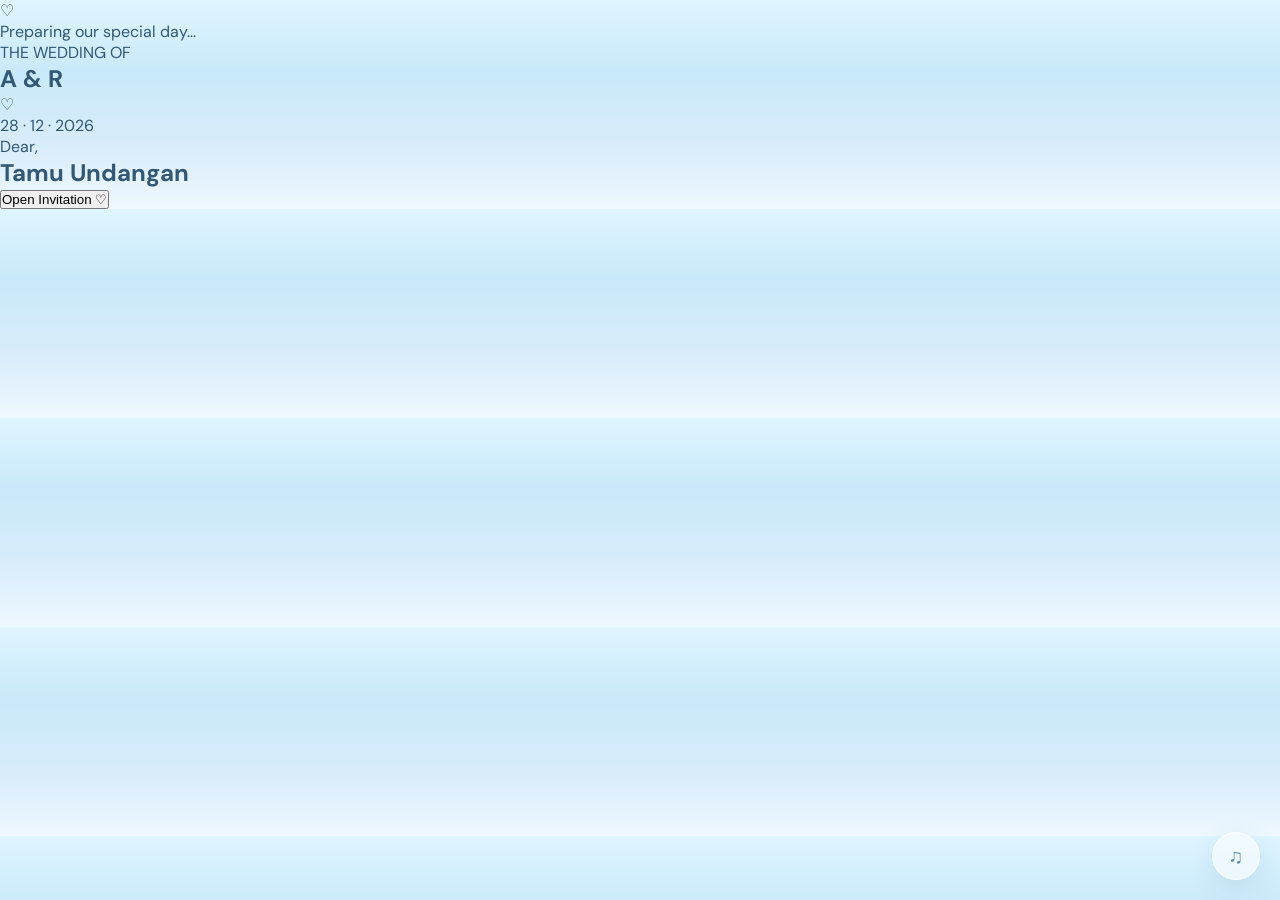
==== index.html @ f1a5b600 "Revise index.html for wedding invitation theme Updated the HTML structure for a wedding invitation, " ====
<!DOCTYPE html>
<html lang="id">

<head>

    <meta charset="UTF-8">

    <meta name="viewport"
          content="width=device-width, initial-scale=1.0">

    <meta name="theme-color"
          content="#b9687d">

    <meta name="description"
          content="Wedding Invitation Aulia & Rizky">

    <title>Aulia & Rizky — Wedding Invitation</title>


    <!-- GOOGLE FONTS -->

    <link rel="preconnect"
          href="https://fonts.googleapis.com">

    <link rel="preconnect"
          href="https://fonts.gstatic.com"
          crossorigin>

    <link href="https://fonts.googleapis.com/css2?family=Cormorant+Garamond:wght@400;500;600;700&family=DM+Sans:wght@300;400;500;600&display=swap"
          rel="stylesheet">


    <!-- CSS -->

    <link rel="stylesheet"
          href="style.css">

</head>


<body>


<!-- =====================================================
     LOADING SCREEN
===================================================== -->

<div id="loader">

    <div class="loader-inner">

        <div class="loader-ring"></div>

        <div class="loader-heart">
            ♡
        </div>

        <p>
            Preparing our special day...
        </p>

    </div>

</div>



<!-- =====================================================
     FLOATING PETALS
===================================================== -->

<div id="petals"
     class="petals">
</div>



<!-- =====================================================
     MUSIC
===================================================== -->

<audio id="weddingMusic"
       loop
       preload="auto">

    <source
        src="assets/Westlife_-_Beautifull_in_White_(mp3.pm).mp3"
        type="audio/mpeg">

</audio>


<button id="musicButton"
        class="music-button"
        aria-label="Music">

    <span>
        ♫
    </span>

</button>



<!-- =====================================================
     OPENING
===================================================== -->

<section id="opening"
         class="opening">

    <div class="opening-decoration decoration-left">
    </div>

    <div class="opening-decoration decoration-right">
    </div>


    <div class="opening-content">

        <p class="opening-small">
            THE WEDDING OF
        </p>


        <h1>
            A
            <span>&</span>
            R
        </h1>


        <div class="ornament">

            <span></span>

            ♡

            <span></span>

        </div>


        <p class="opening-date">
            28 · 12 · 2026
        </p>


        <p class="guest-label">
            Dear,
        </p>


        <h2 id="guestNameOpening">
            Tamu Undangan
        </h2>


        <button id="openInvitation"
                class="open-button">

            <span>
                Open Invitation
            </span>

            <span>
                ♡
            </span>

        </button>

    </div>

</section>



<!-- =====================================================
     MAIN CONTENT
===================================================== -->

<main id="mainContent"
      class="hidden">



<!-- =====================================================
     HERO
===================================================== -->

<section class="hero">

    <div class="hero-glow glow-one"></div>

    <div class="hero-glow glow-two"></div>


    <div class="hero-content">

        <p class="eyebrow">
            THE WEDDING CELEBRATION
        </p>


        <h1>

            Aulia

            <span>&</span>

            Rizky

        </h1>


        <p class="hero-description">

            Dengan penuh rasa syukur dan bahagia,
            kami mengundang Anda untuk menjadi
            bagian dari hari istimewa kami.

        </p>


        <div class="hero-date">

            <span>
                28
            </span>

            <div>

                <small>
                    DECEMBER
                </small>

                <strong>
                    2026
                </strong>

            </div>

        </div>


        <div class="scroll-indicator">

            <span></span>

            Scroll to explore

        </div>

    </div>

</section>



<!-- =====================================================
     PERSONAL GUEST
===================================================== -->

<section class="guest-section">

    <div class="container narrow">

        <div class="section-symbol">
            ♡
        </div>


        <p class="eyebrow">
            A SPECIAL INVITATION
        </p>


        <h2>

            Dear,

            <span id="guestName">
                Tamu Undangan
            </span>

        </h2>


        <p>

            Tanpa mengurangi rasa hormat,
            kami dengan bahagia mengundang
            Anda untuk hadir dan memberikan
            doa restu di hari pernikahan kami.

        </p>


        <div class="gold-line"></div>


        <p class="guest-note">

            Kehadiran Anda akan menjadi
            salah satu hadiah terindah bagi kami.

        </p>

    </div>

</section>



<!-- =====================================================
     COUPLE
===================================================== -->

<section class="couple-section">

    <div class="container">

        <p class="eyebrow">
            THE COUPLE
        </p>


        <h2 class="section-title">

            Two Hearts,
            <br>

            One Beautiful Journey

        </h2>


        <div class="couple-grid">


            <!-- BRIDE -->

            <div class="person-card">

                <div class="person-image">

                    <div class="image-placeholder">
                        A
                    </div>

                </div>


                <h3>
                    Aulia
                </h3>


                <p class="role">
                    The Bride
                </p>


                <p>

                    Putri pertama dari
                    <br>

                    Bapak Nama Ayah
                    <br>

                    & Ibu Nama Ibu

                </p>

            </div>



            <div class="ampersand">
                &
            </div>



            <!-- GROOM -->

            <div class="person-card">

                <div class="person-image groom">

                    <div class="image-placeholder">
                        R
                    </div>

                </div>


                <h3>
                    Rizky
                </h3>


                <p class="role">
                    The Groom
                </p>


                <p>

                    Putra pertama dari
                    <br>

                    Bapak Nama Ayah
                    <br>

                    & Ibu Nama Ibu

                </p>

            </div>

        </div>

    </div>

</section>



<!-- =====================================================
     PHOTO GALLERY
===================================================== -->

<section class="gallery-section">

    <div class="container">

        <p class="eyebrow">
            OUR MEMORIES
        </p>


        <h2 class="section-title">

            Moments We Cherish

        </h2>


        <p class="gallery-description">

            Beberapa momen indah yang menjadi
            bagian dari perjalanan cinta kami.

        </p>



        <div class="gallery-grid">


            <div class="gallery-item gallery-large">

                <img
                    src="assets/foto1.jpg"
                    alt="Our Memory 1"
                    loading="lazy">

                <div class="gallery-overlay">

                    <span>
                        ♡
                    </span>

                </div>

            </div>



            <div class="gallery-item">

                <img
                    src="assets/foto2.jpg"
                    alt="Our Memory 2"
                    loading="lazy">

                <div class="gallery-overlay">

                    <span>
                        ♡
                    </span>

                </div>

            </div>



            <div class="gallery-item">

                <img
                    src="assets/foto3.jpg"
                    alt="Our Memory 3"
                    loading="lazy">

                <div class="gallery-overlay">

                    <span>
                        ♡
                    </span>

                </div>

            </div>



            <div class="gallery-item gallery-wide">

                <img
                    src="assets/foto4.jpg"
                    alt="Our Memory 4"
                    loading="lazy">

                <div class="gallery-overlay">

                    <span>
                        ♡
                    </span>

                </div>

            </div>



            <div class="gallery-item">

                <img
                    src="assets/foto5.jpg"
                    alt="Our Memory 5"
                    loading="lazy">

                <div class="gallery-overlay">

                    <span>
                        ♡
                    </span>

                </div>

            </div>



            <div class="gallery-item">

                <img
                    src="assets/foto6.jpg"
                    alt="Our Memory 6"
                    loading="lazy">

                <div class="gallery-overlay">

                    <span>
                        ♡
                    </span>

                </div>

            </div>


        </div>

    </div>

</section>



<!-- =====================================================
     LIGHTBOX
===================================================== -->

<div id="lightbox"
     class="lightbox">


    <button id="lightboxClose"
            class="lightbox-close">

        ×

    </button>



    <button id="lightboxPrev"
            class="lightbox-arrow lightbox-prev">

        ‹

    </button>



    <div class="lightbox-content">

        <img id="lightboxImage"
             src=""
             alt="Wedding Memory">

        <p id="lightboxCaption">

            Our Beautiful Moment ♡

        </p>

    </div>



    <button id="lightboxNext"
            class="lightbox-arrow lightbox-next">

        ›

    </button>

</div>



<!-- =====================================================
     QUOTE
===================================================== -->

<section class="quote-section">

    <div class="quote-content">

        <div class="quote-mark">
            “
        </div>


        <blockquote>

            And among His signs is that He
            created for you mates from among
            yourselves, that you may dwell
            in tranquility with them.

        </blockquote>


        <p>
            — QS. Ar-Rum : 21
        </p>

    </div>

</section>



<!-- =====================================================
     EVENT
===================================================== -->

<section class="event-section">

    <div class="container">

        <p class="eyebrow">
            SAVE THE DATE
        </p>


        <h2 class="section-title">
            Our Special Day
        </h2>



        <div class="event-date-large">

            <span class="day">
                28
            </span>


            <div>

                <span>
                    DECEMBER
                </span>

                <strong>
                    2026
                </strong>

            </div>

        </div>



        <div class="events-grid">


            <!-- AKAD -->

            <div class="event-card">

                <div class="event-icon">
                    ♡
                </div>


                <h3>
                    Akad Nikah
                </h3>


                <p class="event-time">
                    08.00 — 10.00 WIB
                </p>


                <p>
                    Senin, 28 Desember 2026
                </p>


                <p>

                    Gedung Pernikahan
                    <br>

                    Jl. Contoh No. 123

                </p>


                <a href="https://maps.google.com/"
                   target="_blank"
                   class="location-button">

                    View Location

                </a>

            </div>



            <!-- RECEPTION -->

            <div class="event-card featured">

                <div class="event-icon">
                    ✦
                </div>


                <h3>
                    Wedding Reception
                </h3>


                <p class="event-time">
                    11.00 — 14.00 WIB
                </p>


                <p>
                    Senin, 28 Desember 2026
                </p>


                <p>

                    Gedung Pernikahan
                    <br>

                    Jl. Contoh No. 123

                </p>


                <a href="https://maps.google.com/"
                   target="_blank"
                   class="location-button">

                    View Location

                </a>

            </div>


        </div>

    </div>

</section>



<!-- =====================================================
     COUNTDOWN
===================================================== -->

<section class="countdown-section">

    <div class="container">

        <p class="eyebrow">
            COUNTING DOWN
        </p>


        <h2 class="section-title">

            Until We Say
            <br>

            <i>"I Do"</i>

        </h2>



        <div class="countdown">


            <div class="count-box">

                <strong id="days">
                    00
                </strong>

                <span>
                    Days
                </span>

            </div>


            <div class="count-box">

                <strong id="hours">
                    00
                </strong>

                <span>
                    Hours
                </span>

            </div>


            <div class="count-box">

                <strong id="minutes">
                    00
                </strong>

                <span>
                    Minutes
                </span>

            </div>


            <div class="count-box">

                <strong id="seconds">
                    00
                </strong>

                <span>
                    Seconds
                </span>

            </div>


        </div>

    </div>

</section>



<!-- =====================================================
     RSVP
===================================================== -->

<section id="rsvp"
         class="rsvp-section">

    <div class="container narrow">


        <p class="eyebrow">
            RSVP
        </p>


        <h2 class="section-title">

            Will You Join Us?

        </h2>


        <p class="rsvp-description">

            Mohon konfirmasi kehadiran Anda.
            Data yang dikirim akan tersimpan
            pada daftar RSVP kami.

        </p>



        <form id="rsvpForm">


            <!-- NAME -->

            <div class="input-group">

                <label for="name">
                    Nama
                </label>

                <input
                    type="text"
                    id="name"
                    name="name"
                    placeholder="Nama lengkap"
                    required>

            </div>



            <!-- ATTENDANCE -->

            <div class="input-group">

                <label for="attendance">
                    Kehadiran
                </label>

                <select
                    id="attendance"
                    required>

                    <option value="">
                        Pilih konfirmasi
                    </option>

                    <option value="Hadir">
                        Saya akan hadir
                    </option>

                    <option value="Tidak Hadir">
                        Maaf, saya tidak dapat hadir
                    </option>

                </select>

            </div>



            <!-- GUESTS -->

            <div class="input-group">

                <label for="guests">
                    Jumlah Tamu
                </label>

                <select
                    id="guests"
                    required>

                    <option value="">
                        Pilih jumlah
                    </option>

                    <option value="1">
                        1 Orang
                    </option>

                    <option value="2">
                        2 Orang
                    </option>

                    <option value="3">
                        3 Orang
                    </option>

                    <option value="4">
                        4 Orang
                    </option>

                </select>

            </div>



            <!-- MESSAGE -->

            <div class="input-group">

                <label for="message">
                    Ucapan & Doa
                </label>

                <textarea
                    id="message"
                    rows="4"
                    placeholder="Tuliskan ucapan untuk kedua mempelai..."></textarea>

            </div>



            <button
                type="submit"
                class="submit-button">

                <span id="submitText">
                    Kirim RSVP
                </span>

                <span id="submitLoading"
                      class="hidden">

                    Mengirim...

                </span>

            </button>


            <p id="rsvpStatus"
               class="rsvp-status">
            </p>

        </form>

    </div>

</section>



<!-- =====================================================
     WEDDING GIFT
===================================================== -->

<section class="gift-section">

    <div class="container narrow">

        <p class="eyebrow">
            WEDDING GIFT
        </p>


        <h2 class="section-title">

            Your Love Is Our Gift

        </h2>


        <p>

            Doa dan kehadiran Anda adalah hadiah
            yang paling berarti bagi kami.

            Namun apabila ingin memberikan
            tanda kasih, dapat melalui:

        </p>



        <div class="gift-card">

            <div class="bank-logo">
                BANK
            </div>


            <h3>
                1234567890
            </h3>


            <p>
                AULIA RIZKY
            </p>


            <button
                class="copy-button"
                onclick="copyAccount()">

                Copy Account Number

            </button>

        </div>

    </div>

</section>



<!-- =====================================================
     CLOSING
===================================================== -->

<section class="closing-section">

    <div class="closing-content">

        <div class="closing-flower">
            ✿
        </div>


        <p class="eyebrow">
            WITH LOVE
        </p>


        <h2>
            Thank You
        </h2>


        <p>

            Merupakan suatu kehormatan dan
            kebahagiaan bagi kami apabila
            Anda berkenan hadir dan memberikan
            doa restu.

        </p>


        <div class="closing-names">

            Aulia & Rizky

        </div>


        <div class="closing-heart">
            ♡
        </div>

    </div>

</section>



<!-- =====================================================
     FOOTER
===================================================== -->

<footer>

    <p>
        Made with ♡ for our special day
    </p>

</footer>


</main>



<!-- JAVASCRIPT -->

<script src="script.js"></script>


</body>
</html>
---- style.css ----
/* =====================================================
   RESET
===================================================== */

* {
    margin: 0;
    padding: 0;
    box-sizing: border-box;
}

html {
    scroll-behavior: smooth;
}

body {
    font-family: "DM Sans", sans-serif;
    background:
        linear-gradient(
            180deg,
            #dff5ff 0%,
            #c8e9fa 35%,
            #d9ecfa 70%,
            #eef8ff 100%
        );
    color: #315875;
    overflow-x: hidden;
}


/* =====================================================
   VARIABLES
===================================================== */

:root {
    --blue-dark: #315875;
    --blue: #6caed0;
    --blue-light: #c8eafa;
    --blue-pale: #eaf8ff;
    --white: rgba(255,255,255,.82);
    --pink: #f5cddd;
    --shadow: 0 20px 60px rgba(80,140,175,.18);
}


/* =====================================================
   BACKGROUND
===================================================== */

.sky-background {
    position: fixed;
    inset: 0;
    z-index: -10;
    overflow: hidden;
    background:
        radial-gradient(
            circle at 50% 10%,
            rgba(255,255,255,.9),
            transparent 30%
        ),
        linear-gradient(
            180deg,
            #d9f2ff,
            #bfe2f5 50%,
            #d9edf8
        );
}


/* =====================================================
   MOON
===================================================== */

.moon {
    position: absolute;

    width: 130px;
    height: 130px;

    border-radius: 50%;

    top: 9%;
    right: 10%;

    background: #fffdf4;

    box-shadow:
        0 0 25px rgba(255,255,255,.8),
        0 0 70px rgba(255,255,255,.55);

    animation: moonFloat 5s ease-in-out infinite;
}

.moon::after {
    content: "";

    position: absolute;

    width: 130px;
    height: 130px;

    border-radius: 50%;

    background: #d9f2ff;

    left: -35px;
    top: -15px;
}

@keyframes moonFloat {

    0%,100% {
        transform: translateY(0);
    }

    50% {
        transform: translateY(-12px);
    }
}


/* =====================================================
   CLOUDS
===================================================== */

.cloud {
    position: absolute;

    width: 180px;
    height: 45px;

    background: rgba(255,255,255,.38);

    border-radius: 50px;

    filter: blur(1px);

    animation: cloudMove 28s linear infinite;
}

.cloud::before,
.cloud::after {
    content: "";

    position: absolute;

    background: inherit;

    border-radius: 50%;
}

.cloud::before {
    width: 80px;
    height: 80px;
    left: 25px;
    bottom: 5px;
}

.cloud::after {
    width: 65px;
    height: 65px;
    right: 25px;
    bottom: 3px;
}

.cloud-1 {
    top: 25%;
    left: -220px;
}

.cloud-2 {
    top: 50%;
    left: -300px;
    animation-delay: 8s;
    transform: scale(.7);
}

.cloud-3 {
    top: 72%;
    left: -250px;
    animation-delay: 15s;
    transform: scale(.55);
}

@keyframes cloudMove {
    to {
        transform: translateX(calc(100vw + 500px));
    }
}


/* =====================================================
   STARS
===================================================== */

#stars {
    position: absolute;
    inset: 0;
}

.star {
    position: absolute;

    color: white;

    font-size: 10px;

    text-shadow:
        0 0 8px white,
        0 0 18px #fff;

    animation:
        starTwinkle 2s ease-in-out infinite,
        starFloat 5s ease-in-out infinite;
}

@keyframes starTwinkle {

    0%,100% {
        opacity: .25;
        transform: scale(.7);
    }

    50% {
        opacity: 1;
        transform: scale(1.3);
    }
}

@keyframes starFloat {

    50% {
        margin-top: -10px;
    }
}


/* =====================================================
   PARTICLES
===================================================== */

#particles {
    position: fixed;
    inset: 0;

    pointer-events: none;

    z-index: 100;
}

.particle {
    position: fixed;

    pointer-events: none;

    animation:
        particleFloat var(--duration) linear forwards;
}

@keyframes particleFloat {

    0% {
        opacity: 0;
        transform:
            translate(0, 20px)
            scale(.5)
            rotate(0deg);
    }

    15% {
        opacity: 1;
    }

    100% {
        opacity: 0;
        transform:
            translate(var(--x), -110vh)
            scale(1.1)
            rotate(360deg);
    }
}


/* =====================================================
   LOADING SCREEN
===================================================== */

.loading-screen,
.envelope-screen,
.name-screen {
    position: fixed;

    inset: 0;

    display: flex;

    align-items: center;
    justify-content: center;

    z-index: 500;

    background:
        radial-gradient(
            circle at center,
            #f4fcff,
            #ccecff 65%,
            #acd7ee
        );
}

.loading-content {
    text-align: center;

    width: min(420px, 85%);
}

.loading-heart {
    font-size: 75px;

    color: #82bfdc;

    animation:
        heartBeat 1.2s infinite;

    text-shadow:
        0 0 30px rgba(255,255,255,.9);
}

@keyframes heartBeat {

    0%,100% {
        transform: scale(1);
    }

    50% {
        transform: scale(1.18);
    }
}

.loading-content h1 {
    margin-top: 15px;

    font-family: "Pacifico", cursive;

    font-size: 28px;

    font-weight: 400;

    color: #487694;
}

.loading-content p {
    margin-top: 10px;

    color: #7296ab;
}

.loading-bar {
    height: 7px;

    margin: 30px auto 12px;

    width: 100%;

    background: rgba(255,255,255,.6);

    border-radius: 20px;

    overflow: hidden;
}

.loading-progress {
    height: 100%;

    width: 0%;

    background:
        linear-gradient(
            90deg,
            #a9d7ee,
            #f0c9dd
        );

    border-radius: inherit;

    transition: width .1s linear;
}

.loading-percent {
    font-size: 13px;

    color: #7095ad;
}


/* =====================================================
   HIDDEN
===================================================== */

.hidden {
    display: none !important;
}


/* =====================================================
   ENVELOPE
===================================================== */

.envelope-area {
    text-align: center;

    position: relative;
}

.floating-word {
    position: absolute;

    top: -90px;

    left: 50%;

    transform: translateX(-50%);

    width: 300px;

    color: #638ba3;

    font-size: 14px;

    animation: softFloat 3s ease-in-out infinite;
}

.envelope {
    position: relative;

    width: 310px;
    height: 210px;

    cursor: pointer;

    filter:
        drop-shadow(
            0 20px 30px rgba(66,126,160,.22)
        );

    transition: .5s;
}

.envelope:hover {
    transform: translateY(-10px) scale(1.02);
}

.envelope-back {
    position: absolute;

    inset: 0;

    background: #d7edf8;

    border-radius: 8px;
}

.envelope-paper {
    position: absolute;

    width: 270px;
    height: 185px;

    left: 20px;
    top: 10px;

    background: #fff;

    border-radius: 5px;

    transition: .8s;

    z-index: 2;
}

.paper-content {
    display: flex;

    flex-direction: column;

    align-items: center;
    justify-content: center;

    height: 100%;

    gap: 10px;

    color: #789bad;
}

.paper-content strong {
    font-size: 30px;
}

.envelope-front {
    position: absolute;

    bottom: 0;

    width: 0;
    height: 0;

    border-left: 155px solid transparent;
    border-right: 155px solid transparent;
    border-bottom: 105px solid #b8ddec;

    z-index: 5;
}

.envelope-flap {
    position: absolute;

    top: 0;

    width: 0;
    height: 0;

    border-left: 155px solid transparent;
    border-right: 155px solid transparent;
    border-top: 110px solid #cae7f4;

    transform-origin: top;

    z-index: 6;

    transition: transform .9s cubic-bezier(.68,-.55,.27,1.55);
}

.envelope-seal {
    position: absolute;

    width: 48px;
    height: 48px;

    left: 50%;
    top: 82px;

    transform: translateX(-50%);

    border-radius: 50%;

    display: flex;
    align-items: center;
    justify-content: center;

    background: #f3cbdc;

    color: white;

    z-index: 10;

    box-shadow: 0 5px 20px rgba(230,170,195,.35);

    transition: .5s;
}

.envelope.open .envelope-flap {
    transform: rotateX(180deg);
}

.envelope.open .envelope-paper {
    transform: translateY(-105px);

    z-index: 7;
}

.envelope.open .envelope-seal {
    opacity: 0;
}

.click-envelope {
    margin-top: 35px;

    color: #7095ad;

    animation: softFloat 2s ease-in-out infinite;
}

@keyframes softFloat {

    0%,100% {
        transform: translateY(0);
    }

    50% {
        transform: translateY(-7px);
    }
}


/* =====================================================
   NAME SCREEN
===================================================== */

.name-screen {
    flex-direction: column;

    text-align: center;
}

.name-glow {
    position: absolute;

    width: 350px;
    height: 350px;

    border-radius: 50%;

    background: rgba(255,255,255,.5);

    filter: blur(70px);

    animation: glowPulse 3s infinite;
}

@keyframes glowPulse {

    0%,100% {
        transform: scale(.8);
        opacity: .5;
    }

    50% {
        transform: scale(1.2);
        opacity: .9;
    }
}

.tiny-text {
    position: relative;

    color: #7395a9;

    font-size: 14px;
}

.receiver-name {
    position: relative;

    margin: 15px 20px;

    font-family: "Pacifico", cursive;

    font-size: clamp(48px, 9vw, 85px);

    font-weight: 400;

    color: #4c84a4;

    text-shadow:
        0 4px 20px rgba(255,255,255,.9);

    animation:
        nameReveal 1.5s ease both;
}

@keyframes nameReveal {

    from {
        opacity: 0;
        transform: translateY(30px) scale(.8);
        filter: blur(10px);
    }

    to {
        opacity: 1;
        transform: none;
        filter: blur(0);
    }
}

.name-line {
    width: 100px;
    height: 2px;

    background: #e8bfd2;

    margin: 5px auto 20px;
}

.name-message {
    position: relative;

    color: #7091a5;

    margin-bottom: 30px;
}


/* =====================================================
   BUTTON
===================================================== */

.magical-button {
    border: none;

    padding: 14px 25px;

    border-radius: 50px;

    background:
        linear-gradient(
            135deg,
            #80bddb,
            #9bcce4
        );

    color: white;

    font-family: inherit;

    font-size: 14px;

    cursor: pointer;

    box-shadow:
        0 10px 25px rgba(86,157,193,.25);

    transition: .35s;

    position: relative;

    overflow: hidden;
}

.magical-button::before {
    content: "";

    position: absolute;

    width: 80px;
    height: 100%;

    top: 0;
    left: -100px;

    background: rgba(255,255,255,.45);

    transform: skewX(-20deg);

    transition: .6s;
}

.magical-button:hover::before {
    left: 120%;
}

.magical-button:hover {
    transform: translateY(-4px);

    box-shadow:
        0 15px 35px rgba(86,157,193,.35);
}

.magical-button:active {
    transform: scale(.96);
}


/* =====================================================
   MAIN
===================================================== */

.main-content {
    opacity: 1;
    animation: pageAppear 1.5s ease;
}

@keyframes pageAppear {

    from {
        opacity: 0;
    }

    to {
        opacity: 1;
    }
}

.section {
    min-height: 100vh;

    position: relative;

    display: flex;

    flex-direction: column;

    align-items: center;

    justify-content: center;

    padding: 90px 20px;
}


/* =====================================================
   HERO
===================================================== */

.hero {
    text-align: center;

    overflow: hidden;
}

.hero-glow {
    position: absolute;

    width: 500px;
    height: 500px;

    border-radius: 50%;

    background: rgba(255,255,255,.45);

    filter: blur(80px);

    animation: heroGlow 5s ease-in-out infinite;
}

@keyframes heroGlow {

    50% {
        transform: scale(1.15);
    }
}

.hero-content {
    position: relative;

    z-index: 2;
}

.mini-label {
    letter-spacing: 4px;

    font-size: 11px;

    color: #7596a9;

    margin-bottom: 20px;
}

.hero h1 {
    font-family: "Pacifico", cursive;

    font-size: clamp(50px, 9vw, 90px);

    font-weight: 400;

    line-height: 1.1;

    color: #4b83a4;
}

.hero h1 span {
    color: #e8bcd0;
}

.hero h2 {
    font-family: "Pacifico", cursive;

    font-size: clamp(30px, 5vw, 50px);

    font-weight: 400;

    color: #6a9db8;

    margin-top: 10px;
}

.hero p {
    max-width: 500px;

    margin: 25px auto;

    line-height: 1.8;

    color: #7091a4;
}

.scroll-indicator {
    position: absolute;

    bottom: 35px;

    width: 20px;
    height: 35px;

    border: 1px solid rgba(90,140,165,.5);

    border-radius: 20px;
}

.scroll-indicator span {
    position: absolute;

    width: 4px;
    height: 7px;

    border-radius: 10px;

    background: #719bb1;

    top: 7px;
    left: 7px;

    animation: scrollDot 1.8s infinite;
}

@keyframes scrollDot {

    to {
        transform: translateY(12px);

        opacity: 0;
    }
}


/* =====================================================
   BUTTERFLIES
===================================================== */

.butterfly {
    position: absolute;

    font-size: 30px;

    filter:
        drop-shadow(
            0 5px 10px rgba(100,150,180,.2)
        );

    animation:
        butterflyMove 7s ease-in-out infinite;
}

.butterfly-1 {
    left: 12%;
    top: 30%;
}

.butterfly-2 {
    right: 12%;
    top: 25%;
    animation-delay: 2s;
}

.butterfly-3 {
    right: 20%;
    bottom: 25%;
    animation-delay: 4s;
}

@keyframes butterflyMove {

    0%,100% {
        transform:
            translate(0,0)
            rotate(-5deg);
    }

    25% {
        transform:
            translate(20px,-30px)
            rotate(8deg);
    }

    50% {
        transform:
            translate(-10px,-50px)
            rotate(-5deg);
    }

    75% {
        transform:
            translate(-30px,-20px)
            rotate(8deg);
    }
}


/* =====================================================
   GLASS CARD
===================================================== */

.glass-card {
    width: min(700px, 92%);

    padding: 55px 45px;

    border-radius: 35px;

    background:
        rgba(255,255,255,.48);

    border:
        1px solid rgba(255,255,255,.7);

    backdrop-filter: blur(18px);

    box-shadow: var(--shadow);

    text-align: center;
}

.card-icon {
    font-size: 40px;
}

.small-heading {
    margin-top: 15px;

    color: #83a2b3;

    letter-spacing: 2px;

    font-size: 12px;

    text-transform: uppercase;
}

.message-card h2 {
    font-family: "Pacifico", cursive;

    font-size: 36px;

    font-weight: 400;

    color: #5788a2;

    margin: 15px 0 30px;
}

.typing-box {
    max-width: 550px;

    margin: auto;

    line-height: 2;

    color: #648497;

    min-height: 100px;
}

.typing-cursor {
    color: #e3aeca;

    animation: cursorBlink .7s infinite;
}

@keyframes cursorBlink {

    50% {
        opacity: 0;
    }
}


/* =====================================================
   CAKE
===================================================== */

.cake-section {
    overflow: hidden;
}

.section-title {
    text-align: center;

    margin-bottom: 50px;
}

.section-title > span {
    font-size: 42px;
}

.section-title h2 {
    margin-top: 10px;

    font-family: "Pacifico", cursive;

    font-weight: 400;

    font-size: 38px;

    color: #5789a5;
}

.section-title p {
    margin-top: 10px;

    color: #7495a7;
}

.cake-area {
    position: relative;

    width: 350px;
    height: 300px;
}

.cake-glow {
    position: absolute;

    width: 300px;
    height: 100px;

    left: 25px;
    bottom: 30px;

    background: rgba(255,255,255,.5);

    filter: blur(50px);
}

.cake {
    position: absolute;

    width: 260px;
    height: 130px;

    left: 45px;
    bottom: 60px;
}

.cake-top {
    position: absolute;

    top: 0;

    width: 260px;
    height: 65px;

    background:
        linear-gradient(
            #f9e3ec,
            #f3cddd
        );

    border-radius: 50%;

    z-index: 3;
}

.cake-layer {
    position: absolute;

    left: 0;

    width: 260px;

    border-radius: 10px 10px 35px 35px;
}

.cake-layer-1 {
    top: 35px;
    height: 60px;

    background: #f3d7e4;

    z-index: 2;
}

.cake-layer-2 {
    top: 65px;
    height: 55px;

    background: #b8ddec;

    z-index: 1;
}

.cake-layer-3 {
    top: 95px;
    height: 35px;

    background: #9dcce2;
}

.cake-decoration {
    position: absolute;

    color: white;

    z-index: 5;

    font-size: 18px;
}

.decoration-1 {
    left: 40px;
    top: 65px;
}

.decoration-2 {
    left: 120px;
    top: 75px;
}

.decoration-3 {
    right: 40px;
    top: 65px;
}

.cake-plate {
    position: absolute;

    width: 330px;
    height: 25px;

    bottom: 42px;
    left: 10px;

    border-radius: 50%;

    background: rgba(255,255,255,.75);

    box-shadow:
        0 10px 20px rgba(80,140,170,.15);
}


/* =====================================================
   CANDLES
===================================================== */

.candles {
    position: absolute;

    z-index: 20;

    left: 105px;
    top: 10px;

    display: flex;

    gap: 22px;
}

.candle {
    position: relative;

    width: 15px;
    height: 65px;

    cursor: pointer;
}

.candle-body {
    position: absolute;

    bottom: 0;

    width: 15px;
    height: 48px;

    border-radius: 4px;

    background:
        repeating-linear-gradient(
            90deg,
            #91c6df 0px,
            #91c6df 4px,
            #b9def0 4px,
            #b9def0 8px
        );
}

.flame {
    position: absolute;

    width: 18px;
    height: 27px;

    left: -1px;
    top: -18px;

    background:
        radial-gradient(
            ellipse at center bottom,
            #fff4b8,
            #f8c4b4 60%,
            transparent 70%
        );

    border-radius: 50% 50% 50% 50%;

    filter:
        drop-shadow(
            0 0 8px #ffdca8
        );

    animation:
        flame 1s ease-in-out infinite;
}

@keyframes flame {

    0%,100% {
        transform: scale(1) rotate(-2deg);
    }

    50% {
        transform: scale(1.15,.9) rotate(3deg);
    }
}

.candle.blown .flame {
    opacity: 0;

    transform: scale(0);

    transition: .4s;
}


/* =====================================================
   WISH MESSAGE
===================================================== */

.wish-message {
    margin-top: 25px;

    color: #7495a7;

    font-size: 14px;

    transition: .5s;
}


/* =====================================================
   GIFT
===================================================== */

.gift-section {
    min-height: 100vh;
}

.gift {
    position: relative;

    width: 220px;
    height: 220px;

    display: flex;

    align-items: center;
    justify-content: center;

    margin-bottom: 35px;
}

.gift-box {
    position: relative;

    width: 160px;
    height: 140px;

    cursor: pointer;

    transition: .5s;
}

.gift:hover .gift-box {
    transform: translateY(-8px) rotate(-2deg);
}

.gift-body {
    position: absolute;

    bottom: 0;

    width: 160px;
    height: 105px;

    background:
        linear-gradient(
            135deg,
            #b9dff0,
            #92c8e2
        );

    border-radius: 5px;
}

.gift-lid {
    position: absolute;

    top: 15px;

    left: -8px;

    width: 176px;
    height: 35px;

    border-radius: 7px;

    background:
        linear-gradient(
            135deg,
            #a9d5e9,
            #83bddb
        );

    z-index: 5;
}

.gift-ribbon.vertical {
    position: absolute;

    width: 30px;
    height: 140px;

    left: 65px;

    background: #f0c8da;

    z-index: 6;
}

.gift-ribbon.horizontal {
    position: absolute;

    width: 160px;
    height: 25px;

    left: 0;
    top: 65px;

    background: #efc5d8;

    z-index: 6;
}

.gift-bow {
    position: absolute;

    left: 50%;

    top: -5px;

    transform: translateX(-50%);

    z-index: 10;
}

.gift-bow span {
    position: absolute;

    width: 55px;
    height: 35px;

    background: #efc5d8;

    border-radius: 50% 50% 10% 50%;
}

.gift-bow span:first-child {
    right: 5px;

    transform: rotate(30deg);
}

.gift-bow span:last-child {
    left: 5px;

    transform: scaleX(-1) rotate(30deg);
}

.gift-glow {
    position: absolute;

    width: 180px;
    height: 180px;

    background: rgba(255,255,255,.55);

    filter: blur(50px);
}

.gift.open .gift-lid {
    transform:
        translateY(-80px)
        rotate(-8deg);

    transition: 1s;
}

.gift.open .gift-box {
    animation: giftShake .5s;
}

@keyframes giftShake {

    25% {
        transform: rotate(-3deg);
    }

    75% {
        transform: rotate(3deg);
    }
}


/* =====================================================
   GIFT MESSAGE
===================================================== */

.gift-message {
    width: min(500px, 90%);

    max-height: 0;

    opacity: 0;

    overflow: hidden;

    transition:
        max-height 1s ease,
        opacity 1s ease;
}

.gift-message.show {
    max-height: 500px;

    opacity: 1;

    margin-top: 30px;
}

.gift-message-inner {
    padding: 35px;

    text-align: center;

    border-radius: 30px;

    background: rgba(255,255,255,.55);

    border: 1px solid rgba(255,255,255,.7);

    box-shadow: var(--shadow);
}

.gift-message-inner > span {
    font-size: 30px;
}

.gift-message h3 {
    margin: 10px 0;

    font-family: "Pacifico", cursive;

    font-weight: 400;

    font-size: 28px;

    color: #5c8ba3;
}

.gift-message p {
    line-height: 1.8;

    color: #6e8ea0;

    margin-bottom: 15px;
}

.gift-message strong {
    color: #df9fba;
}


/* =====================================================
   WISHES
===================================================== */

.wishes-card {
    max-width: 750px;
}

.wish-stars {
    color: #e5b6cb;

    margin-bottom: 15px;
}

.wishes-card h2 {
    font-family: "Pacifico", cursive;

    font-size: 40px;

    font-weight: 400;

    color: #5989a4;

    margin-bottom: 35px;
}

.wish-list {
    display: grid;

    gap: 18px;
}

.wish-item {
    display: flex;

    align-items: center;

    gap: 15px;

    padding: 15px 20px;

    text-align: left;

    border-radius: 18px;

    background: rgba(255,255,255,.35);

    transition: .3s;
}

.wish-item:hover {
    transform: translateX(8px);

    background: rgba(255,255,255,.6);
}

.wish-item span {
    font-size: 25px;
}

.wish-item p {
    color: #69899b;
}


/* =====================================================
   FINAL
===================================================== */

.final-section {
    min-height: 90vh;

    text-align: center;
}

.final-stars {
    color: #e4b8cd;

    letter-spacing: 8px;

    margin-bottom: 30px;

    animation: starFloat 4s infinite;
}

.final-content > p:first-child {
    color: #7896a7;

    font-size: 14px;

    letter-spacing: 2px;
}

.final-content h2 {
    max-width: 800px;

    margin: 20px auto;

    font-family: "Pacifico", cursive;

    font-size: clamp(38px, 7vw, 70px);

    line-height: 1.3;

    font-weight: 400;

    color: #5487a4;
}

.final-content h2 span {
    color: #d99eb9;
}

.heart-big {
    font-size: 80px;

    color: #e5b0c8;

    animation:
        heartBeat 1.4s infinite;

    text-shadow:
        0 0 30px rgba(239,180,205,.5);
}

.final-note {
    max-width: 500px;

    margin: 20px auto 30px;

    line-height: 1.8;

    color: #6d8d9f;
}


/* =====================================================
   FOOTER
===================================================== */

footer {
    padding: 30px;

    text-align: center;

    color: #88a5b5;

    font-size: 12px;
}

footer span {
    display: block;

    margin-top: 7px;

    color: #d9a9c0;
}


/* =====================================================
   MUSIC
===================================================== */

.music-button {
    position: fixed;

    right: 20px;
    bottom: 20px;

    width: 48px;
    height: 48px;

    border-radius: 50%;

    border: 1px solid rgba(255,255,255,.7);

    background: rgba(255,255,255,.55);

    backdrop-filter: blur(10px);

    color: #5d8ba4;

    font-size: 20px;

    cursor: pointer;

    z-index: 300;

    box-shadow: 0 8px 25px rgba(70,130,160,.15);

    transition: .3s;
}

.music-button:hover {
    transform: scale(1.1);
}

.music-button.playing {
    animation: musicPulse 1s infinite;
}

@keyframes musicPulse {

    50% {
        box-shadow:
            0 0 0 10px rgba(255,255,255,.15),
            0 0 30px rgba(100,170,200,.4);
    }
}


/* =====================================================
   CLICK SPARKLE
===================================================== */

.click-sparkle {
    position: fixed;

    pointer-events: none;

    color: white;

    font-size: 15px;

    z-index: 999;

    animation: clickSparkle .8s ease forwards;

    text-shadow:
        0 0 8px white;
}

@keyframes clickSparkle {

    from {
        opacity: 1;

        transform:
            translate(-50%,-50%)
            scale(.5);
    }

    to {
        opacity: 0;

        transform:
            translate(
                calc(-50% + var(--spark-x)),
                calc(-50% + var(--spark-y))
            )
            scale(1.5);
    }
}


/* =====================================================
   MOBILE
===================================================== */

@media (max-width: 600px) {

    .moon {
        width: 90px;
        height: 90px;

        right: 7%;
    }

    .moon::after {
        width: 90px;
        height: 90px;
    }

    .envelope {
        transform: scale(.82);
    }

    .envelope:hover {
        transform: scale(.86) translateY(-8px);
    }

    .glass-card {
        padding: 40px 24px;

        border-radius: 25px;
    }

    .message-card h2,
    .section-title h2,
    .wishes-card h2 {
        font-size: 30px;
    }

    .cake-area {
        transform: scale(.85);
    }

    .butterfly {
        font-size: 22px;
    }

    .butterfly-1 {
        left: 5%;
    }

    .butterfly-2 {
        right: 5%;
    }

    .hero p {
        padding: 0 15px;
    }

    .gift {
        transform: scale(.9);
    }

}


/* =====================================================
   REDUCED MOTION
===================================================== */

@media (prefers-reduced-motion: reduce) {

    *,
    *::before,
    *::after {
        animation-duration: .01ms !important;
        animation-iteration-count: 1 !important;
        scroll-behavior: auto !important;
    }

}
/* =====================================================
   POPUP MESSAGE
===================================================== */

.message-popup {
    position: fixed;

    inset: 0;

    z-index: 1000;

    display: flex;

    align-items: center;

    justify-content: center;

    padding: 20px;

    opacity: 0;

    visibility: hidden;

    transition:
        opacity .5s ease,
        visibility .5s ease;
}


/* Popup aktif */

.message-popup.show {
    opacity: 1;

    visibility: visible;
}


/* Background */

.popup-overlay {
    position: absolute;

    inset: 0;

    background:
        rgba(103, 158, 184, .25);

    backdrop-filter: blur(8px);
}


/* Card */

.popup-card {
    position: relative;

    width: min(460px, 92%);

    padding: 45px 35px 35px;

    text-align: center;

    border-radius: 32px;

    background:
        linear-gradient(
            145deg,
            rgba(255,255,255,.88),
            rgba(226,245,253,.9)
        );

    border:
        1px solid rgba(255,255,255,.95);

    box-shadow:
        0 30px 80px rgba(70,130,160,.28),
        0 0 50px rgba(255,255,255,.45);

    transform:
        translateY(60px)
        scale(.85)
        rotate(-2deg);

    opacity: 0;

    transition:
        transform .7s cubic-bezier(.17,.89,.32,1.28),
        opacity .5s ease;

    overflow: hidden;
}


/* Card muncul */

.message-popup.show .popup-card {

    transform:
        translateY(0)
        scale(1)
        rotate(0);

    opacity: 1;
}


/* Glow */

.popup-card::before {

    content: "";

    position: absolute;

    width: 180px;
    height: 180px;

    top: -80px;
    right: -70px;

    border-radius: 50%;

    background:
        rgba(255,255,255,.8);

    filter: blur(30px);

    pointer-events: none;
}


/* Close */

.popup-close {

    position: absolute;

    top: 14px;
    right: 16px;

    width: 34px;
    height: 34px;

    border: none;

    border-radius: 50%;

    background:
        rgba(255,255,255,.7);

    color: #6d98ad;

    font-size: 23px;

    line-height: 1;

    cursor: pointer;

    transition: .3s;

    z-index: 5;
}

.popup-close:hover {

    transform:
        rotate(90deg)
        scale(1.1);

    background:
        #f4d4e2;

    color: white;
}


/* Sparkles */

.popup-sparkles {

    color: #e1aec7;

    font-size: 17px;

    letter-spacing: 7px;

    margin-bottom: 12px;

    animation:
        popupSparkle 2s ease-in-out infinite;
}

@keyframes popupSparkle {

    0%,100% {
        opacity: .5;

        transform:
            translateY(0);
    }

    50% {
        opacity: 1;

        transform:
            translateY(-5px);
    }
}


/* Icon */

.popup-icon {

    font-size: 48px;

    margin-bottom: 10px;

    animation:
        popupHeart 2s ease-in-out infinite;
}

@keyframes popupHeart {

    0%,100% {
        transform:
            scale(1)
            rotate(-3deg);
    }

    50% {
        transform:
            scale(1.1)
            rotate(3deg);
    }
}


/* Label */

.popup-label {

    font-size: 11px;

    text-transform: uppercase;

    letter-spacing: 3px;

    color: #8ba8b8;

    margin-bottom: 12px;
}


/* Title */

.popup-card h3 {

    font-family:
        "Pacifico",
        cursive;

    font-size: 30px;

    font-weight: 400;

    color: #5789a5;

    margin-bottom: 18px;
}


/* Message */

.popup-card p:not(.popup-label) {

    color: #6d8e9f;

    line-height: 1.9;

    font-size: 15px;

    min-height: 80px;

    transition:
        opacity .3s ease,
        transform .3s ease;
}


/* Heart */

.popup-heart {

    margin:
        15px 0 20px;

    color: #e2aac3;

    font-size: 27px;

    animation:
        popupHeart 1.5s ease-in-out infinite;
}


/* Button */

.popup-button {

    border: none;

    padding:
        13px 22px;

    border-radius: 50px;

    background:
        linear-gradient(
            135deg,
            #83bfdb,
            #a1cee2
        );

    color: white;

    font-family:
        "DM Sans",
        sans-serif;

    font-size: 13px;

    cursor: pointer;

    box-shadow:
        0 8px 22px rgba(82,155,190,.22);

    transition: .3s;
}

.popup-button:hover {

    transform:
        translateY(-3px);

    box-shadow:
        0 12px 28px rgba(82,155,190,.35);
}

.popup-button:active {

    transform:
        scale(.95);
}


/* Mobile */

@media (max-width: 600px) {

    .popup-card {

        padding:
            40px 23px 28px;

        border-radius: 27px;
    }

    .popup-card h3 {

        font-size: 26px;
    }

    .popup-card p:not(.popup-label) {

        font-size: 14px;

        line-height: 1.8;
    }

}
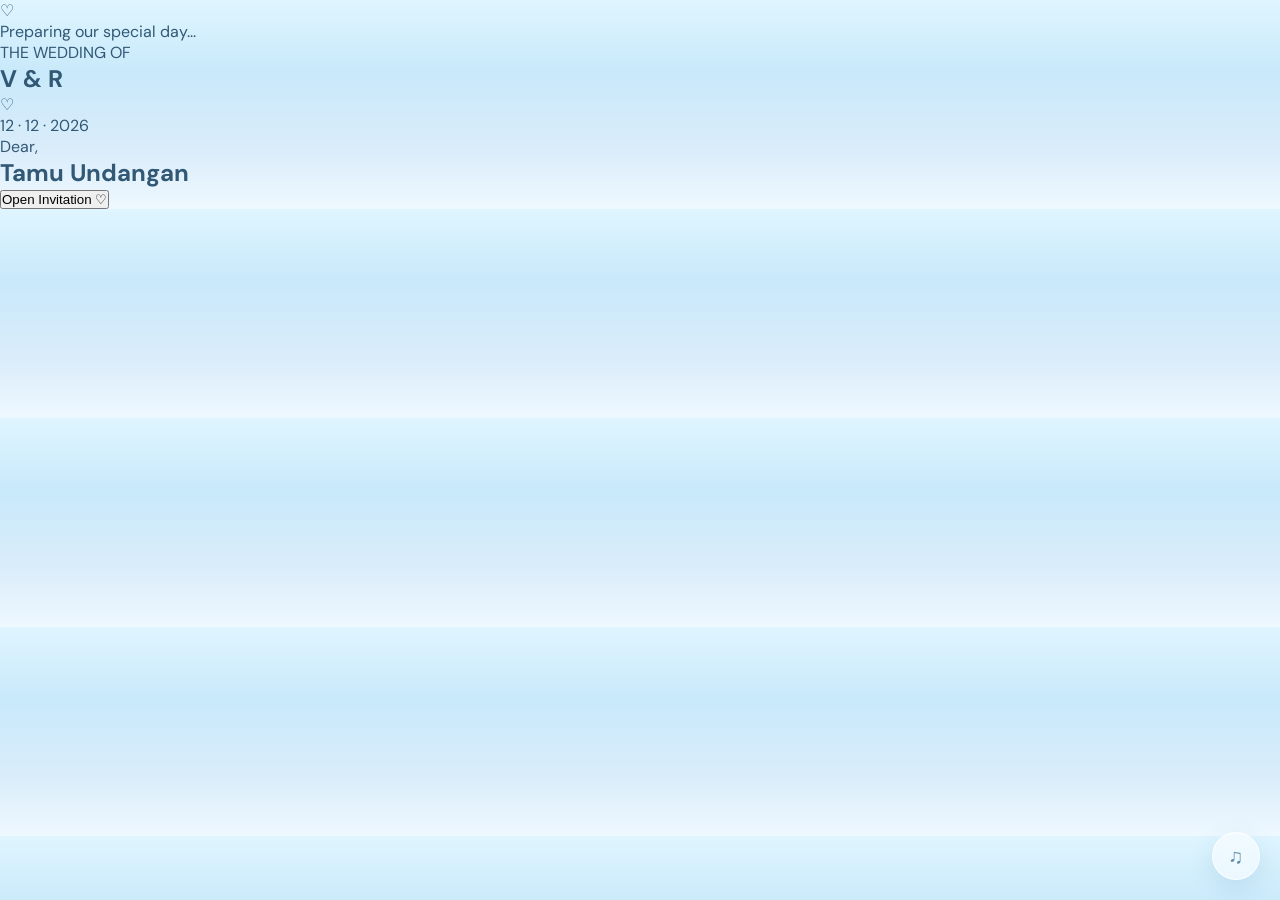
==== commit 943853e8: "Update wedding invitation details for Vica & Rahasia" ====
--- a/index.html
+++ b/index.html
@@ -12,9 +12,9 @@
           content="#b9687d">
 
     <meta name="description"
-          content="Wedding Invitation Aulia & Rizky">
-
-    <title>Aulia & Rizky — Wedding Invitation</title>
+          content="Wedding Invitation Vica & Rahasia ">
+
+    <title>Vica & Rahasia  — Wedding Invitation</title>
 
 
     <!-- GOOGLE FONTS -->
@@ -124,7 +124,7 @@
 
 
         <h1>
-            A
+            V
             <span>&</span>
             R
         </h1>
@@ -142,7 +142,7 @@
 
 
         <p class="opening-date">
-            28 · 12 · 2026
+            12 · 12 · 2026
         </p>
 
 
@@ -204,11 +204,11 @@
 
         <h1>
 
-            Aulia
+            Vica
 
             <span>&</span>
 
-            Rizky
+            Rahasia 
 
         </h1>
 
@@ -217,7 +217,8 @@
 
             Dengan penuh rasa syukur dan bahagia,
             kami mengundang Anda untuk menjadi
-            bagian dari hari istimewa kami.
+            bagian dari hari istimewa kami. 
+            Tapi PRENGGGGG
 
         </p>
 
@@ -225,7 +226,7 @@
         <div class="hero-date">
 
             <span>
-                28
+                12
             </span>
 
             <div>
@@ -345,14 +346,14 @@
                 <div class="person-image">
 
                     <div class="image-placeholder">
-                        A
+                        V
                     </div>
 
                 </div>
 
 
                 <h3>
-                    Aulia
+                    Vica
                 </h3>
 
 
@@ -397,7 +398,7 @@
 
 
                 <h3>
-                    Rizky
+                    Rahasia 
                 </h3>
 
 
@@ -689,7 +690,7 @@
         <div class="event-date-large">
 
             <span class="day">
-                28
+                12
             </span>
 
 
@@ -732,7 +733,7 @@
 
 
                 <p>
-                    Senin, 28 Desember 2026
+                    Senin, 12 Desember 2026
                 </p>
 
 
@@ -1112,7 +1113,7 @@
 
 
             <p>
-                AULIA RIZKY
+                Vica Rahasia 
             </p>
 
 
@@ -1167,7 +1168,7 @@
 
         <div class="closing-names">
 
-            Aulia & Rizky
+            Vica & Rahasia 
 
         </div>
 
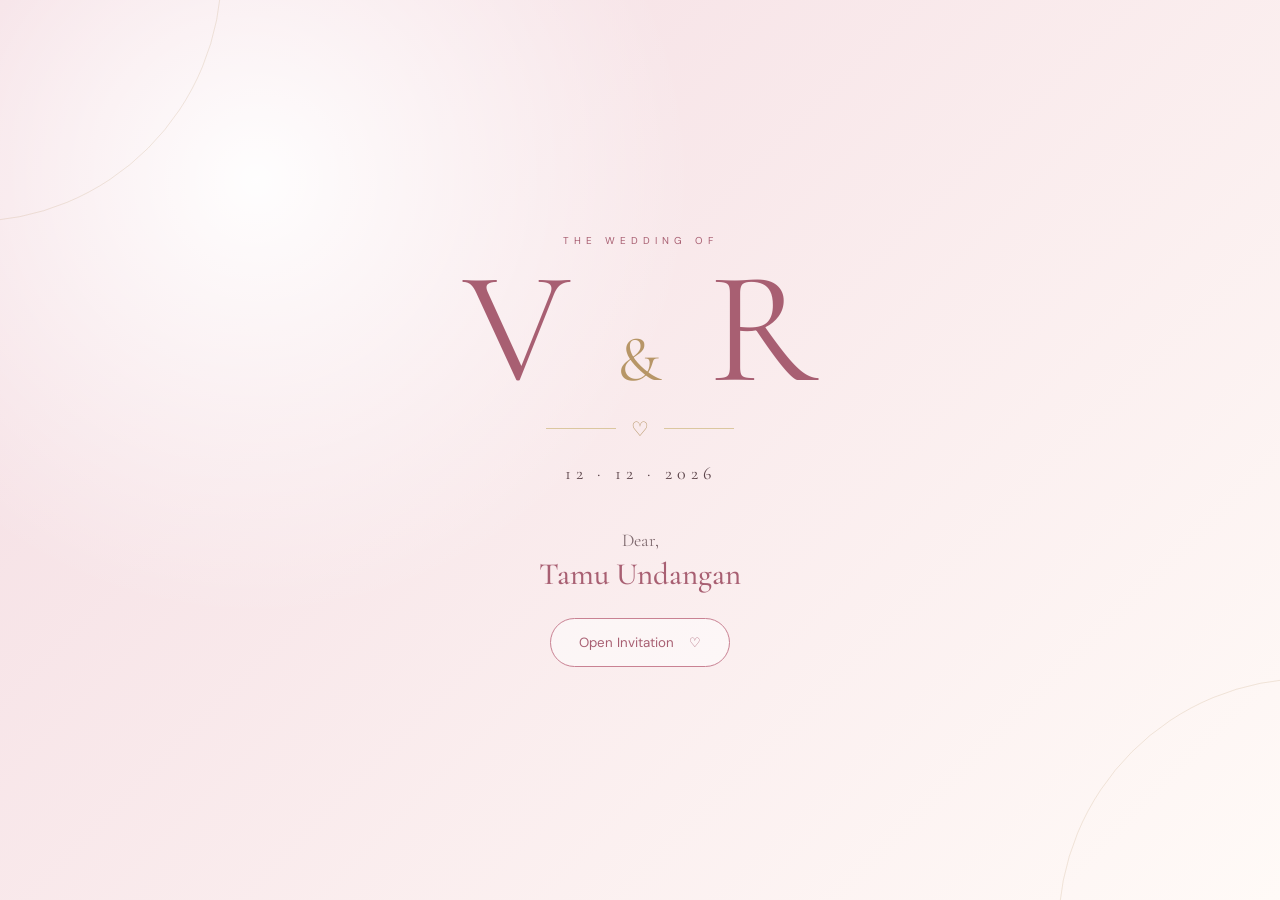
==== commit 74a19986: "Update images for bride and groom in index.html" ====
--- a/index.html
+++ b/index.html
@@ -343,7 +343,7 @@
 
             <div class="person-card">
 
-                <div class="person-image">
+              <img src="assets/vica.jpg" alt="Vica">
 
                     <div class="image-placeholder">
                         V
@@ -388,7 +388,7 @@
 
             <div class="person-card">
 
-                <div class="person-image groom">
+           <img src="assets/rahasia.jpg" alt="Rahasia">
 
                     <div class="image-placeholder">
                         R
--- a/style.css
+++ b/style.css
@@ -1,800 +1,833 @@
+/* =====================================================
+   ELEGANT PINK AESTHETIC WEDDING
+===================================================== */
+
+:root {
+
+    --pink-dark: #a85f72;
+    --pink: #c98293;
+    --pink-soft: #e8b8c2;
+
+    --pink-light: #f8e5e9;
+
+    --ivory: #fffaf7;
+
+    --white: #ffffff;
+
+    --gold: #b79667;
+    --gold-light: #dbc79f;
+
+    --text: #5c444a;
+    --text-light: #806b70;
+
+    --shadow:
+        0 25px 70px rgba(110,60,75,.12);
+
+    --serif:
+        "Cormorant Garamond",
+        Georgia,
+        serif;
+
+    --sans:
+        "DM Sans",
+        Arial,
+        sans-serif;
+}
+
+
 /* =====================================================
    RESET
 ===================================================== */
 
 * {
+
     margin: 0;
+
     padding: 0;
+
     box-sizing: border-box;
-}
+
+}
+
 
 html {
+
     scroll-behavior: smooth;
-}
+
+}
+
 
 body {
-    font-family: "DM Sans", sans-serif;
-    background:
-        linear-gradient(
-            180deg,
-            #dff5ff 0%,
-            #c8e9fa 35%,
-            #d9ecfa 70%,
-            #eef8ff 100%
+
+    font-family:
+        var(--sans);
+
+    background:
+        var(--ivory);
+
+    color:
+        var(--text);
+
+    overflow-x:
+        hidden;
+
+}
+
+
+body.locked {
+
+    overflow:
+        hidden;
+
+}
+
+
+button,
+input,
+select,
+textarea {
+
+    font-family:
+        inherit;
+
+}
+
+
+button {
+
+    cursor:
+        pointer;
+
+}
+
+
+a {
+
+    color:
+        inherit;
+
+    text-decoration:
+        none;
+
+}
+
+
+.hidden {
+
+    display:
+        none !important;
+
+}
+
+
+.container {
+
+    width:
+        min(1100px, calc(100% - 40px));
+
+    margin:
+        auto;
+
+}
+
+
+.narrow {
+
+    max-width:
+        720px;
+
+}
+
+
+.eyebrow {
+
+    font-size:
+        10px;
+
+    letter-spacing:
+        4px;
+
+    text-transform:
+        uppercase;
+
+    color:
+        var(--pink-dark);
+
+    margin-bottom:
+        18px;
+
+}
+
+
+.section-title {
+
+    font-family:
+        var(--serif);
+
+    font-size:
+        clamp(42px, 6vw, 70px);
+
+    font-weight:
+        500;
+
+    line-height:
+        .95;
+
+    margin-bottom:
+        40px;
+
+}
+
+
+/* =====================================================
+   LOADER
+===================================================== */
+
+#loader {
+
+    position:
+        fixed;
+
+    inset:
+        0;
+
+    z-index:
+        9999;
+
+    display:
+        flex;
+
+    align-items:
+        center;
+
+    justify-content:
+        center;
+
+    background:
+        radial-gradient(
+            circle,
+            #fffafa,
+            #f1d7dd
         );
-    color: #315875;
-    overflow-x: hidden;
+
+    transition:
+        opacity .8s ease,
+        visibility .8s ease;
+
+}
+
+
+#loader.hide {
+
+    opacity:
+        0;
+
+    visibility:
+        hidden;
+
+}
+
+
+.loader-inner {
+
+    text-align:
+        center;
+
+    position:
+        relative;
+
+}
+
+
+.loader-ring {
+
+    width:
+        85px;
+
+    height:
+        85px;
+
+    border-radius:
+        50%;
+
+    border:
+        1px solid
+        rgba(168,95,114,.25);
+
+    border-top-color:
+        var(--pink-dark);
+
+    animation:
+        spin 1.4s linear infinite;
+
+}
+
+
+.loader-heart {
+
+    position:
+        absolute;
+
+    inset:
+        24px 0 0;
+
+    font-family:
+        var(--serif);
+
+    font-size:
+        34px;
+
+    color:
+        var(--pink-dark);
+
+    animation:
+        heartbeat 1.4s ease infinite;
+
+}
+
+
+.loader-inner p {
+
+    margin-top:
+        25px;
+
+    font-size:
+        10px;
+
+    letter-spacing:
+        3px;
+
+    text-transform:
+        uppercase;
+
+    color:
+        var(--text-light);
+
+}
+
+
+@keyframes spin {
+
+    to {
+
+        transform:
+            rotate(360deg);
+
+    }
+
+}
+
+
+@keyframes heartbeat {
+
+    50% {
+
+        transform:
+            scale(1.15);
+
+    }
+
 }
 
 
 /* =====================================================
-   VARIABLES
+   FLOATING PETALS
 ===================================================== */
 
-:root {
-    --blue-dark: #315875;
-    --blue: #6caed0;
-    --blue-light: #c8eafa;
-    --blue-pale: #eaf8ff;
-    --white: rgba(255,255,255,.82);
-    --pink: #f5cddd;
-    --shadow: 0 20px 60px rgba(80,140,175,.18);
-}
-
-
-/* =====================================================
-   BACKGROUND
-===================================================== */
-
-.sky-background {
-    position: fixed;
-    inset: 0;
-    z-index: -10;
-    overflow: hidden;
-    background:
-        radial-gradient(
-            circle at 50% 10%,
-            rgba(255,255,255,.9),
-            transparent 30%
-        ),
-        linear-gradient(
-            180deg,
-            #d9f2ff,
-            #bfe2f5 50%,
-            #d9edf8
-        );
-}
-
-
-/* =====================================================
-   MOON
-===================================================== */
-
-.moon {
-    position: absolute;
-
-    width: 130px;
-    height: 130px;
-
-    border-radius: 50%;
-
-    top: 9%;
-    right: 10%;
-
-    background: #fffdf4;
-
-    box-shadow:
-        0 0 25px rgba(255,255,255,.8),
-        0 0 70px rgba(255,255,255,.55);
-
-    animation: moonFloat 5s ease-in-out infinite;
-}
-
-.moon::after {
-    content: "";
-
-    position: absolute;
-
-    width: 130px;
-    height: 130px;
-
-    border-radius: 50%;
-
-    background: #d9f2ff;
-
-    left: -35px;
-    top: -15px;
-}
-
-@keyframes moonFloat {
-
-    0%,100% {
-        transform: translateY(0);
-    }
-
-    50% {
-        transform: translateY(-12px);
-    }
-}
-
-
-/* =====================================================
-   CLOUDS
-===================================================== */
-
-.cloud {
-    position: absolute;
-
-    width: 180px;
-    height: 45px;
-
-    background: rgba(255,255,255,.38);
-
-    border-radius: 50px;
-
-    filter: blur(1px);
-
-    animation: cloudMove 28s linear infinite;
-}
-
-.cloud::before,
-.cloud::after {
-    content: "";
-
-    position: absolute;
-
-    background: inherit;
-
-    border-radius: 50%;
-}
-
-.cloud::before {
-    width: 80px;
-    height: 80px;
-    left: 25px;
-    bottom: 5px;
-}
-
-.cloud::after {
-    width: 65px;
-    height: 65px;
-    right: 25px;
-    bottom: 3px;
-}
-
-.cloud-1 {
-    top: 25%;
-    left: -220px;
-}
-
-.cloud-2 {
-    top: 50%;
-    left: -300px;
-    animation-delay: 8s;
-    transform: scale(.7);
-}
-
-.cloud-3 {
-    top: 72%;
-    left: -250px;
-    animation-delay: 15s;
-    transform: scale(.55);
-}
-
-@keyframes cloudMove {
-    to {
-        transform: translateX(calc(100vw + 500px));
-    }
-}
-
-
-/* =====================================================
-   STARS
-===================================================== */
-
-#stars {
-    position: absolute;
-    inset: 0;
-}
-
-.star {
-    position: absolute;
-
-    color: white;
-
-    font-size: 10px;
-
-    text-shadow:
-        0 0 8px white,
-        0 0 18px #fff;
-
-    animation:
-        starTwinkle 2s ease-in-out infinite,
-        starFloat 5s ease-in-out infinite;
-}
-
-@keyframes starTwinkle {
-
-    0%,100% {
-        opacity: .25;
-        transform: scale(.7);
-    }
-
-    50% {
-        opacity: 1;
-        transform: scale(1.3);
-    }
-}
-
-@keyframes starFloat {
-
-    50% {
-        margin-top: -10px;
-    }
-}
-
-
-/* =====================================================
-   PARTICLES
-===================================================== */
-
-#particles {
-    position: fixed;
-    inset: 0;
-
-    pointer-events: none;
-
-    z-index: 100;
-}
-
-.particle {
-    position: fixed;
-
-    pointer-events: none;
-
-    animation:
-        particleFloat var(--duration) linear forwards;
-}
-
-@keyframes particleFloat {
-
-    0% {
-        opacity: 0;
-        transform:
-            translate(0, 20px)
-            scale(.5)
-            rotate(0deg);
-    }
-
-    15% {
-        opacity: 1;
-    }
-
-    100% {
-        opacity: 0;
-        transform:
-            translate(var(--x), -110vh)
-            scale(1.1)
-            rotate(360deg);
-    }
-}
-
-
-/* =====================================================
-   LOADING SCREEN
-===================================================== */
-
-.loading-screen,
-.envelope-screen,
-.name-screen {
-    position: fixed;
-
-    inset: 0;
-
-    display: flex;
-
-    align-items: center;
-    justify-content: center;
-
-    z-index: 500;
-
-    background:
-        radial-gradient(
-            circle at center,
-            #f4fcff,
-            #ccecff 65%,
-            #acd7ee
-        );
-}
-
-.loading-content {
-    text-align: center;
-
-    width: min(420px, 85%);
-}
-
-.loading-heart {
-    font-size: 75px;
-
-    color: #82bfdc;
-
-    animation:
-        heartBeat 1.2s infinite;
-
-    text-shadow:
-        0 0 30px rgba(255,255,255,.9);
-}
-
-@keyframes heartBeat {
-
-    0%,100% {
-        transform: scale(1);
-    }
-
-    50% {
-        transform: scale(1.18);
-    }
-}
-
-.loading-content h1 {
-    margin-top: 15px;
-
-    font-family: "Pacifico", cursive;
-
-    font-size: 28px;
-
-    font-weight: 400;
-
-    color: #487694;
-}
-
-.loading-content p {
-    margin-top: 10px;
-
-    color: #7296ab;
-}
-
-.loading-bar {
-    height: 7px;
-
-    margin: 30px auto 12px;
-
-    width: 100%;
-
-    background: rgba(255,255,255,.6);
-
-    border-radius: 20px;
-
-    overflow: hidden;
-}
-
-.loading-progress {
-    height: 100%;
-
-    width: 0%;
-
-    background:
-        linear-gradient(
-            90deg,
-            #a9d7ee,
-            #f0c9dd
-        );
-
-    border-radius: inherit;
-
-    transition: width .1s linear;
-}
-
-.loading-percent {
-    font-size: 13px;
-
-    color: #7095ad;
-}
-
-
-/* =====================================================
-   HIDDEN
-===================================================== */
-
-.hidden {
-    display: none !important;
-}
-
-
-/* =====================================================
-   ENVELOPE
-===================================================== */
-
-.envelope-area {
-    text-align: center;
-
-    position: relative;
-}
-
-.floating-word {
-    position: absolute;
-
-    top: -90px;
-
-    left: 50%;
-
-    transform: translateX(-50%);
-
-    width: 300px;
-
-    color: #638ba3;
-
-    font-size: 14px;
-
-    animation: softFloat 3s ease-in-out infinite;
-}
-
-.envelope {
-    position: relative;
-
-    width: 310px;
-    height: 210px;
-
-    cursor: pointer;
-
-    filter:
-        drop-shadow(
-            0 20px 30px rgba(66,126,160,.22)
-        );
-
-    transition: .5s;
-}
-
-.envelope:hover {
-    transform: translateY(-10px) scale(1.02);
-}
-
-.envelope-back {
-    position: absolute;
-
-    inset: 0;
-
-    background: #d7edf8;
-
-    border-radius: 8px;
-}
-
-.envelope-paper {
-    position: absolute;
-
-    width: 270px;
-    height: 185px;
-
-    left: 20px;
-    top: 10px;
-
-    background: #fff;
-
-    border-radius: 5px;
-
-    transition: .8s;
-
-    z-index: 2;
-}
-
-.paper-content {
-    display: flex;
-
-    flex-direction: column;
-
-    align-items: center;
-    justify-content: center;
-
-    height: 100%;
-
-    gap: 10px;
-
-    color: #789bad;
-}
-
-.paper-content strong {
-    font-size: 30px;
-}
-
-.envelope-front {
-    position: absolute;
-
-    bottom: 0;
-
-    width: 0;
-    height: 0;
-
-    border-left: 155px solid transparent;
-    border-right: 155px solid transparent;
-    border-bottom: 105px solid #b8ddec;
-
-    z-index: 5;
-}
-
-.envelope-flap {
-    position: absolute;
-
-    top: 0;
-
-    width: 0;
-    height: 0;
-
-    border-left: 155px solid transparent;
-    border-right: 155px solid transparent;
-    border-top: 110px solid #cae7f4;
-
-    transform-origin: top;
-
-    z-index: 6;
-
-    transition: transform .9s cubic-bezier(.68,-.55,.27,1.55);
-}
-
-.envelope-seal {
-    position: absolute;
-
-    width: 48px;
-    height: 48px;
-
-    left: 50%;
-    top: 82px;
-
-    transform: translateX(-50%);
-
-    border-radius: 50%;
-
-    display: flex;
-    align-items: center;
-    justify-content: center;
-
-    background: #f3cbdc;
-
-    color: white;
-
-    z-index: 10;
-
-    box-shadow: 0 5px 20px rgba(230,170,195,.35);
-
-    transition: .5s;
-}
-
-.envelope.open .envelope-flap {
-    transform: rotateX(180deg);
-}
-
-.envelope.open .envelope-paper {
-    transform: translateY(-105px);
-
-    z-index: 7;
-}
-
-.envelope.open .envelope-seal {
-    opacity: 0;
-}
-
-.click-envelope {
-    margin-top: 35px;
-
-    color: #7095ad;
-
-    animation: softFloat 2s ease-in-out infinite;
-}
-
-@keyframes softFloat {
-
-    0%,100% {
-        transform: translateY(0);
-    }
-
-    50% {
-        transform: translateY(-7px);
-    }
-}
-
-
-/* =====================================================
-   NAME SCREEN
-===================================================== */
-
-.name-screen {
-    flex-direction: column;
-
-    text-align: center;
-}
-
-.name-glow {
-    position: absolute;
-
-    width: 350px;
-    height: 350px;
-
-    border-radius: 50%;
-
-    background: rgba(255,255,255,.5);
-
-    filter: blur(70px);
-
-    animation: glowPulse 3s infinite;
-}
-
-@keyframes glowPulse {
-
-    0%,100% {
-        transform: scale(.8);
-        opacity: .5;
-    }
-
-    50% {
-        transform: scale(1.2);
-        opacity: .9;
-    }
-}
-
-.tiny-text {
-    position: relative;
-
-    color: #7395a9;
-
-    font-size: 14px;
-}
-
-.receiver-name {
-    position: relative;
-
-    margin: 15px 20px;
-
-    font-family: "Pacifico", cursive;
-
-    font-size: clamp(48px, 9vw, 85px);
-
-    font-weight: 400;
-
-    color: #4c84a4;
-
-    text-shadow:
-        0 4px 20px rgba(255,255,255,.9);
-
-    animation:
-        nameReveal 1.5s ease both;
-}
-
-@keyframes nameReveal {
-
-    from {
-        opacity: 0;
-        transform: translateY(30px) scale(.8);
-        filter: blur(10px);
-    }
-
-    to {
-        opacity: 1;
-        transform: none;
-        filter: blur(0);
-    }
-}
-
-.name-line {
-    width: 100px;
-    height: 2px;
-
-    background: #e8bfd2;
-
-    margin: 5px auto 20px;
-}
-
-.name-message {
-    position: relative;
-
-    color: #7091a5;
-
-    margin-bottom: 30px;
-}
-
-
-/* =====================================================
-   BUTTON
-===================================================== */
-
-.magical-button {
-    border: none;
-
-    padding: 14px 25px;
-
-    border-radius: 50px;
+.petals {
+
+    position:
+        fixed;
+
+    inset:
+        0;
+
+    pointer-events:
+        none;
+
+    z-index:
+        100;
+
+    overflow:
+        hidden;
+
+}
+
+
+.petal {
+
+    position:
+        absolute;
+
+    top:
+        -30px;
+
+    width:
+        12px;
+
+    height:
+        18px;
+
+    border-radius:
+        100% 0 100% 0;
 
     background:
         linear-gradient(
             135deg,
-            #80bddb,
-            #9bcce4
+            rgba(201,130,147,.75),
+            rgba(232,184,194,.3)
         );
 
-    color: white;
-
-    font-family: inherit;
-
-    font-size: 14px;
-
-    cursor: pointer;
+    animation:
+        fall linear infinite;
+
+    opacity:
+        .65;
+
+}
+
+
+@keyframes fall {
+
+    0% {
+
+        transform:
+            translate3d(
+                0,
+                -40px,
+                0
+            )
+            rotate(0);
+
+    }
+
+    100% {
+
+        transform:
+            translate3d(
+                var(--drift),
+                110vh,
+                0
+            )
+            rotate(360deg);
+
+    }
+
+}
+
+
+/* =====================================================
+   MUSIC
+===================================================== */
+
+.music-button {
+
+    position:
+        fixed;
+
+    right:
+        22px;
+
+    bottom:
+        22px;
+
+    z-index:
+        500;
+
+    width:
+        52px;
+
+    height:
+        52px;
+
+    border:
+        1px solid
+        rgba(255,255,255,.8);
+
+    border-radius:
+        50%;
+
+    background:
+        rgba(255,255,255,.75);
+
+    backdrop-filter:
+        blur(15px);
+
+    color:
+        var(--pink-dark);
 
     box-shadow:
-        0 10px 25px rgba(86,157,193,.25);
-
-    transition: .35s;
-
-    position: relative;
-
-    overflow: hidden;
-}
-
-.magical-button::before {
-    content: "";
-
-    position: absolute;
-
-    width: 80px;
-    height: 100%;
-
-    top: 0;
-    left: -100px;
-
-    background: rgba(255,255,255,.45);
-
-    transform: skewX(-20deg);
-
-    transition: .6s;
-}
-
-.magical-button:hover::before {
-    left: 120%;
-}
-
-.magical-button:hover {
-    transform: translateY(-4px);
-
-    box-shadow:
-        0 15px 35px rgba(86,157,193,.35);
-}
-
-.magical-button:active {
-    transform: scale(.96);
+        0 12px 35px
+        rgba(100,50,60,.15);
+
+    transition:
+        .3s;
+
+}
+
+
+.music-button:hover {
+
+    transform:
+        translateY(-4px)
+        scale(1.05);
+
+}
+
+
+.music-button.playing {
+
+    animation:
+        musicPulse 1.4s ease infinite;
+
+}
+
+
+@keyframes musicPulse {
+
+    50% {
+
+        box-shadow:
+            0 0 0 10px
+            rgba(201,130,147,.1),
+            0 12px 35px
+            rgba(100,50,60,.15);
+
+    }
+
+}
+
+
+.music-button span {
+
+    font-size:
+        22px;
+
 }
 
 
 /* =====================================================
-   MAIN
+   OPENING
 ===================================================== */
 
-.main-content {
-    opacity: 1;
-    animation: pageAppear 1.5s ease;
-}
-
-@keyframes pageAppear {
-
-    from {
-        opacity: 0;
-    }
-
-    to {
-        opacity: 1;
-    }
-}
-
-.section {
-    min-height: 100vh;
-
-    position: relative;
-
-    display: flex;
-
-    flex-direction: column;
-
-    align-items: center;
-
-    justify-content: center;
-
-    padding: 90px 20px;
+.opening {
+
+    position:
+        fixed;
+
+    inset:
+        0;
+
+    z-index:
+        1000;
+
+    display:
+        flex;
+
+    justify-content:
+        center;
+
+    align-items:
+        center;
+
+    text-align:
+        center;
+
+    background:
+
+        radial-gradient(
+            circle at 20% 20%,
+            rgba(255,255,255,.95),
+            transparent 35%
+        ),
+
+        linear-gradient(
+            135deg,
+            #f4dce2,
+            #fffaf7
+        );
+
+    transition:
+        opacity 1s ease,
+        visibility 1s ease;
+
+}
+
+
+.opening.closed {
+
+    opacity:
+        0;
+
+    visibility:
+        hidden;
+
+    pointer-events:
+        none;
+
+}
+
+
+.opening::before {
+
+    content:
+        "";
+
+    position:
+        absolute;
+
+    width:
+        500px;
+
+    height:
+        500px;
+
+    border:
+        1px solid
+        rgba(183,150,103,.2);
+
+    border-radius:
+        50%;
+
+    top:
+        -280px;
+
+    left:
+        -280px;
+
+}
+
+
+.opening::after {
+
+    content:
+        "";
+
+    position:
+        absolute;
+
+    width:
+        500px;
+
+    height:
+        500px;
+
+    border:
+        1px solid
+        rgba(183,150,103,.2);
+
+    border-radius:
+        50%;
+
+    right:
+        -280px;
+
+    bottom:
+        -280px;
+
+}
+
+
+.opening-content {
+
+    position:
+        relative;
+
+    z-index:
+        2;
+
+    padding:
+        30px;
+
+}
+
+
+.opening-small {
+
+    font-size:
+        10px;
+
+    letter-spacing:
+        5px;
+
+    color:
+        var(--pink-dark);
+
+    margin-bottom:
+        30px;
+
+}
+
+
+.opening h1 {
+
+    font-family:
+        var(--serif);
+
+    font-size:
+        clamp(100px, 17vw, 160px);
+
+    line-height:
+        .65;
+
+    font-weight:
+        400;
+
+    color:
+        var(--pink-dark);
+
+}
+
+
+.opening h1 span {
+
+    font-size:
+        .4em;
+
+    color:
+        var(--gold);
+
+    margin:
+        0 10px;
+
+}
+
+
+.ornament {
+
+    display:
+        flex;
+
+    align-items:
+        center;
+
+    justify-content:
+        center;
+
+    gap:
+        15px;
+
+    margin:
+        35px 0 20px;
+
+    color:
+        var(--gold);
+
+    font-size:
+        20px;
+
+}
+
+
+.ornament span {
+
+    width:
+        70px;
+
+    height:
+        1px;
+
+    background:
+        var(--gold-light);
+
+}
+
+
+.opening-date {
+
+    font-family:
+        var(--serif);
+
+    font-size:
+        18px;
+
+    letter-spacing:
+        5px;
+
+}
+
+
+.guest-label {
+
+    margin-top:
+        45px;
+
+    font-family:
+        var(--serif);
+
+    font-size:
+        18px;
+
+    color:
+        var(--text-light);
+
+}
+
+
+#guestNameOpening {
+
+    font-family:
+        var(--serif);
+
+    font-size:
+        31px;
+
+    color:
+        var(--pink-dark);
+
+    font-weight:
+        500;
+
+    margin:
+        4px 0 25px;
+
+}
+
+
+.open-button {
+
+    padding:
+        15px 28px;
+
+    border:
+        1px solid
+        var(--pink);
+
+    border-radius:
+        50px;
+
+    background:
+        rgba(255,255,255,.5);
+
+    color:
+        var(--pink-dark);
+
+    display:
+        inline-flex;
+
+    align-items:
+        center;
+
+    gap:
+        15px;
+
+    transition:
+        .3s;
+
+}
+
+
+.open-button:hover {
+
+    color:
+        white;
+
+    background:
+        var(--pink-dark);
+
+    transform:
+        translateY(-3px);
+
 }
 
 
@@ -803,537 +836,1665 @@
 ===================================================== */
 
 .hero {
-    text-align: center;
-
-    overflow: hidden;
-}
+
+    min-height:
+        100vh;
+
+    display:
+        flex;
+
+    align-items:
+        center;
+
+    justify-content:
+        center;
+
+    position:
+        relative;
+
+    text-align:
+        center;
+
+    overflow:
+        hidden;
+
+}
+
 
 .hero-glow {
-    position: absolute;
-
-    width: 500px;
-    height: 500px;
-
-    border-radius: 50%;
-
-    background: rgba(255,255,255,.45);
-
-    filter: blur(80px);
-
-    animation: heroGlow 5s ease-in-out infinite;
-}
-
-@keyframes heroGlow {
-
-    50% {
-        transform: scale(1.15);
-    }
-}
+
+    position:
+        absolute;
+
+    width:
+        500px;
+
+    height:
+        500px;
+
+    border-radius:
+        50%;
+
+    filter:
+        blur(80px);
+
+    opacity:
+        .35;
+
+}
+
+
+.glow-one {
+
+    background:
+        #efc5ce;
+
+    top:
+        -200px;
+
+    left:
+        -200px;
+
+}
+
+
+.glow-two {
+
+    background:
+        #e6d1a8;
+
+    right:
+        -200px;
+
+    bottom:
+        -200px;
+
+}
+
 
 .hero-content {
-    position: relative;
-
-    z-index: 2;
-}
-
-.mini-label {
-    letter-spacing: 4px;
-
-    font-size: 11px;
-
-    color: #7596a9;
-
-    margin-bottom: 20px;
-}
+
+    position:
+        relative;
+
+    z-index:
+        2;
+
+    padding:
+        100px 25px 70px;
+
+}
+
 
 .hero h1 {
-    font-family: "Pacifico", cursive;
-
-    font-size: clamp(50px, 9vw, 90px);
-
-    font-weight: 400;
-
-    line-height: 1.1;
-
-    color: #4b83a4;
-}
+
+    font-family:
+        var(--serif);
+
+    font-size:
+        clamp(80px, 13vw, 150px);
+
+    line-height:
+        .72;
+
+    font-weight:
+        500;
+
+    color:
+        var(--pink-dark);
+
+    margin-bottom:
+        40px;
+
+}
+
 
 .hero h1 span {
-    color: #e8bcd0;
-}
-
-.hero h2 {
-    font-family: "Pacifico", cursive;
-
-    font-size: clamp(30px, 5vw, 50px);
-
-    font-weight: 400;
-
-    color: #6a9db8;
-
-    margin-top: 10px;
-}
-
-.hero p {
-    max-width: 500px;
-
-    margin: 25px auto;
-
-    line-height: 1.8;
-
-    color: #7091a4;
-}
+
+    display:
+        block;
+
+    font-size:
+        .4em;
+
+    color:
+        var(--gold);
+
+    margin:
+        12px 0;
+
+}
+
+
+.hero-description {
+
+    max-width:
+        560px;
+
+    margin:
+        auto;
+
+    color:
+        var(--text-light);
+
+    line-height:
+        1.9;
+
+    font-weight:
+        300;
+
+}
+
+
+.hero-date {
+
+    display:
+        inline-flex;
+
+    align-items:
+        center;
+
+    gap:
+        18px;
+
+    margin-top:
+        45px;
+
+    padding:
+        18px 30px;
+
+    border-top:
+        1px solid
+        var(--gold-light);
+
+    border-bottom:
+        1px solid
+        var(--gold-light);
+
+}
+
+
+.hero-date > span {
+
+    font-family:
+        var(--serif);
+
+    font-size:
+        65px;
+
+    line-height:
+        .7;
+
+    color:
+        var(--pink-dark);
+
+}
+
+
+.hero-date div {
+
+    text-align:
+        left;
+
+}
+
+
+.hero-date small {
+
+    display:
+        block;
+
+    font-size:
+        9px;
+
+    letter-spacing:
+        3px;
+
+}
+
+
+.hero-date strong {
+
+    font-family:
+        var(--serif);
+
+    font-size:
+        25px;
+
+    font-weight:
+        500;
+
+}
+
 
 .scroll-indicator {
-    position: absolute;
-
-    bottom: 35px;
-
-    width: 20px;
-    height: 35px;
-
-    border: 1px solid rgba(90,140,165,.5);
-
-    border-radius: 20px;
-}
+
+    margin-top:
+        70px;
+
+    display:
+        flex;
+
+    flex-direction:
+        column;
+
+    align-items:
+        center;
+
+    gap:
+        12px;
+
+    font-size:
+        9px;
+
+    letter-spacing:
+        2px;
+
+    text-transform:
+        uppercase;
+
+    color:
+        #a58d92;
+
+}
+
 
 .scroll-indicator span {
-    position: absolute;
-
-    width: 4px;
-    height: 7px;
-
-    border-radius: 10px;
-
-    background: #719bb1;
-
-    top: 7px;
-    left: 7px;
-
-    animation: scrollDot 1.8s infinite;
-}
-
-@keyframes scrollDot {
-
-    to {
-        transform: translateY(12px);
-
-        opacity: 0;
-    }
+
+    width:
+        1px;
+
+    height:
+        45px;
+
+    background:
+        linear-gradient(
+            var(--pink-dark),
+            transparent
+        );
+
 }
 
 
 /* =====================================================
-   BUTTERFLIES
+   GUEST
 ===================================================== */
 
-.butterfly {
-    position: absolute;
-
-    font-size: 30px;
-
-    filter:
-        drop-shadow(
-            0 5px 10px rgba(100,150,180,.2)
+.guest-section {
+
+    padding:
+        130px 20px;
+
+    text-align:
+        center;
+
+    background:
+        var(--pink-light);
+
+}
+
+
+.section-symbol {
+
+    font-family:
+        var(--serif);
+
+    font-size:
+        38px;
+
+    color:
+        var(--gold);
+
+    margin-bottom:
+        20px;
+
+}
+
+
+.guest-section h2 {
+
+    font-family:
+        var(--serif);
+
+    font-size:
+        clamp(45px, 7vw, 75px);
+
+    font-weight:
+        400;
+
+    margin-bottom:
+        30px;
+
+}
+
+
+.guest-section h2 span {
+
+    color:
+        var(--pink-dark);
+
+    font-style:
+        italic;
+
+}
+
+
+.guest-section p {
+
+    color:
+        var(--text-light);
+
+    line-height:
+        2;
+
+}
+
+
+.gold-line {
+
+    width:
+        80px;
+
+    height:
+        1px;
+
+    background:
+        var(--gold);
+
+    margin:
+        30px auto;
+
+}
+
+
+.guest-note {
+
+    font-family:
+        var(--serif);
+
+    font-size:
+        21px;
+
+}
+
+
+/* =====================================================
+   COUPLE
+===================================================== */
+
+.couple-section {
+
+    padding:
+        130px 20px;
+
+    text-align:
+        center;
+
+}
+
+
+.couple-grid {
+
+    display:
+        grid;
+
+    grid-template-columns:
+        1fr 80px 1fr;
+
+    align-items:
+        center;
+
+    max-width:
+        900px;
+
+    margin:
+        auto;
+
+}
+
+
+.person-card {
+
+    padding:
+        20px;
+
+}
+
+
+.person-image {
+
+    width:
+        230px;
+
+    height:
+        300px;
+
+    margin:
+        auto auto 30px;
+
+    border-radius:
+        120px 120px 10px 10px;
+
+    background:
+        linear-gradient(
+            145deg,
+            #f0cfd6,
+            #dba9b5
         );
 
-    animation:
-        butterflyMove 7s ease-in-out infinite;
-}
-
-.butterfly-1 {
-    left: 12%;
-    top: 30%;
-}
-
-.butterfly-2 {
-    right: 12%;
-    top: 25%;
-    animation-delay: 2s;
-}
-
-.butterfly-3 {
-    right: 20%;
-    bottom: 25%;
-    animation-delay: 4s;
-}
-
-@keyframes butterflyMove {
-
-    0%,100% {
-        transform:
-            translate(0,0)
-            rotate(-5deg);
-    }
-
-    25% {
-        transform:
-            translate(20px,-30px)
-            rotate(8deg);
-    }
-
-    50% {
-        transform:
-            translate(-10px,-50px)
-            rotate(-5deg);
-    }
-
-    75% {
-        transform:
-            translate(-30px,-20px)
-            rotate(8deg);
-    }
+    display:
+        flex;
+
+    align-items:
+        center;
+
+    justify-content:
+        center;
+
+    position:
+        relative;
+
+    overflow:
+        hidden;
+
+    box-shadow:
+        var(--shadow);
+
+}
+
+
+.person-image.groom {
+
+    background:
+        linear-gradient(
+            145deg,
+            #e4c4c9,
+            #c994a0
+        );
+
+}
+
+
+.person-image::after {
+
+    content:
+        "";
+
+    position:
+        absolute;
+
+    inset:
+        10px;
+
+    border:
+        1px solid
+        rgba(255,255,255,.75);
+
+    border-radius:
+        110px 110px 5px 5px;
+
+}
+
+
+.image-placeholder {
+
+    font-family:
+        var(--serif);
+
+    font-size:
+        90px;
+
+    color:
+        rgba(255,255,255,.75);
+
+}
+
+
+.person-card h3 {
+
+    font-family:
+        var(--serif);
+
+    font-size:
+        45px;
+
+    font-weight:
+        500;
+
+    color:
+        var(--pink-dark);
+
+}
+
+
+.person-card .role {
+
+    font-size:
+        9px;
+
+    letter-spacing:
+        3px;
+
+    text-transform:
+        uppercase;
+
+    color:
+        var(--gold);
+
+    margin:
+        5px 0 18px;
+
+}
+
+
+.person-card > p:last-child {
+
+    color:
+        var(--text-light);
+
+    font-size:
+        14px;
+
+    line-height:
+        1.8;
+
+}
+
+
+.ampersand {
+
+    font-family:
+        var(--serif);
+
+    font-size:
+        65px;
+
+    color:
+        var(--gold);
+
 }
 
 
 /* =====================================================
-   GLASS CARD
+   GALLERY
 ===================================================== */
 
-.glass-card {
-    width: min(700px, 92%);
-
-    padding: 55px 45px;
-
-    border-radius: 35px;
-
-    background:
-        rgba(255,255,255,.48);
+.gallery-section {
+
+    padding:
+        130px 20px;
+
+    text-align:
+        center;
+
+    background:
+        linear-gradient(
+            180deg,
+            #fffaf7,
+            #f7e2e7
+        );
+
+}
+
+
+.gallery-description {
+
+    max-width:
+        550px;
+
+    margin:
+        -15px auto 55px;
+
+    color:
+        var(--text-light);
+
+    line-height:
+        1.9;
+
+}
+
+
+.gallery-grid {
+
+    display:
+        grid;
+
+    grid-template-columns:
+        repeat(3, 1fr);
+
+    grid-auto-rows:
+        260px;
+
+    gap:
+        15px;
+
+    max-width:
+        1000px;
+
+    margin:
+        auto;
+
+}
+
+
+.gallery-item {
+
+    position:
+        relative;
+
+    overflow:
+        hidden;
+
+    cursor:
+        pointer;
+
+    background:
+        #ead5d9;
+
+    border-radius:
+        5px;
+
+}
+
+
+.gallery-item img {
+
+    width:
+        100%;
+
+    height:
+        100%;
+
+    object-fit:
+        cover;
+
+    display:
+        block;
+
+    transition:
+        transform .8s
+        cubic-bezier(.2,.8,.2,1);
+
+}
+
+
+.gallery-item:hover img {
+
+    transform:
+        scale(1.08);
+
+}
+
+
+.gallery-large {
+
+    grid-row:
+        span 2;
+
+}
+
+
+.gallery-wide {
+
+    grid-column:
+        span 2;
+
+}
+
+
+.gallery-overlay {
+
+    position:
+        absolute;
+
+    inset:
+        0;
+
+    display:
+        flex;
+
+    align-items:
+        center;
+
+    justify-content:
+        center;
+
+    background:
+        linear-gradient(
+            transparent,
+            rgba(100,50,65,.5)
+        );
+
+    opacity:
+        0;
+
+    transition:
+        .4s;
+
+}
+
+
+.gallery-overlay span {
+
+    width:
+        55px;
+
+    height:
+        55px;
+
+    border-radius:
+        50%;
+
+    background:
+        rgba(255,255,255,.9);
+
+    display:
+        flex;
+
+    align-items:
+        center;
+
+    justify-content:
+        center;
+
+    color:
+        var(--pink-dark);
+
+    font-family:
+        var(--serif);
+
+    font-size:
+        27px;
+
+    transform:
+        translateY(15px)
+        scale(.8);
+
+    transition:
+        .4s;
+
+}
+
+
+.gallery-item:hover
+.gallery-overlay {
+
+    opacity:
+        1;
+
+}
+
+
+.gallery-item:hover
+.gallery-overlay span {
+
+    transform:
+        translateY(0)
+        scale(1);
+
+}
+
+
+/* =====================================================
+   LIGHTBOX
+===================================================== */
+
+.lightbox {
+
+    position:
+        fixed;
+
+    inset:
+        0;
+
+    z-index:
+        9998;
+
+    display:
+        flex;
+
+    align-items:
+        center;
+
+    justify-content:
+        center;
+
+    padding:
+        30px;
+
+    background:
+        rgba(45,25,32,.95);
+
+    backdrop-filter:
+        blur(15px);
+
+    opacity:
+        0;
+
+    visibility:
+        hidden;
+
+    transition:
+        .4s;
+
+}
+
+
+.lightbox.active {
+
+    opacity:
+        1;
+
+    visibility:
+        visible;
+
+}
+
+
+.lightbox-content {
+
+    max-width:
+        900px;
+
+    max-height:
+        90vh;
+
+    text-align:
+        center;
+
+}
+
+
+.lightbox-content img {
+
+    max-width:
+        100%;
+
+    max-height:
+        78vh;
+
+    object-fit:
+        contain;
+
+    border-radius:
+        4px;
+
+    box-shadow:
+        0 30px 80px
+        rgba(0,0,0,.4);
+
+}
+
+
+#lightboxCaption {
+
+    margin-top:
+        18px;
+
+    color:
+        #f7e4e7;
+
+    font-family:
+        var(--serif);
+
+    font-size:
+        20px;
+
+}
+
+
+.lightbox-close {
+
+    position:
+        absolute;
+
+    top:
+        25px;
+
+    right:
+        30px;
+
+    width:
+        45px;
+
+    height:
+        45px;
 
     border:
-        1px solid rgba(255,255,255,.7);
-
-    backdrop-filter: blur(18px);
-
-    box-shadow: var(--shadow);
-
-    text-align: center;
-}
-
-.card-icon {
-    font-size: 40px;
-}
-
-.small-heading {
-    margin-top: 15px;
-
-    color: #83a2b3;
-
-    letter-spacing: 2px;
-
-    font-size: 12px;
-
-    text-transform: uppercase;
-}
-
-.message-card h2 {
-    font-family: "Pacifico", cursive;
-
-    font-size: 36px;
-
-    font-weight: 400;
-
-    color: #5788a2;
-
-    margin: 15px 0 30px;
-}
-
-.typing-box {
-    max-width: 550px;
-
-    margin: auto;
-
-    line-height: 2;
-
-    color: #648497;
-
-    min-height: 100px;
-}
-
-.typing-cursor {
-    color: #e3aeca;
-
-    animation: cursorBlink .7s infinite;
-}
-
-@keyframes cursorBlink {
-
-    50% {
-        opacity: 0;
-    }
+        1px solid
+        rgba(255,255,255,.3);
+
+    border-radius:
+        50%;
+
+    background:
+        rgba(255,255,255,.1);
+
+    color:
+        white;
+
+    font-size:
+        28px;
+
+    transition:
+        .3s;
+
+}
+
+
+.lightbox-close:hover {
+
+    transform:
+        rotate(90deg);
+
+}
+
+
+.lightbox-arrow {
+
+    position:
+        absolute;
+
+    top:
+        50%;
+
+    transform:
+        translateY(-50%);
+
+    width:
+        55px;
+
+    height:
+        55px;
+
+    border:
+        1px solid
+        rgba(255,255,255,.3);
+
+    border-radius:
+        50%;
+
+    background:
+        rgba(255,255,255,.08);
+
+    color:
+        white;
+
+    font-family:
+        var(--serif);
+
+    font-size:
+        40px;
+
+}
+
+
+.lightbox-prev {
+
+    left:
+        30px;
+
+}
+
+
+.lightbox-next {
+
+    right:
+        30px;
+
 }
 
 
 /* =====================================================
-   CAKE
+   QUOTE
 ===================================================== */
 
-.cake-section {
-    overflow: hidden;
-}
-
-.section-title {
-    text-align: center;
-
-    margin-bottom: 50px;
-}
-
-.section-title > span {
-    font-size: 42px;
-}
-
-.section-title h2 {
-    margin-top: 10px;
-
-    font-family: "Pacifico", cursive;
-
-    font-weight: 400;
-
-    font-size: 38px;
-
-    color: #5789a5;
-}
-
-.section-title p {
-    margin-top: 10px;
-
-    color: #7495a7;
-}
-
-.cake-area {
-    position: relative;
-
-    width: 350px;
-    height: 300px;
-}
-
-.cake-glow {
-    position: absolute;
-
-    width: 300px;
-    height: 100px;
-
-    left: 25px;
-    bottom: 30px;
-
-    background: rgba(255,255,255,.5);
-
-    filter: blur(50px);
-}
-
-.cake {
-    position: absolute;
-
-    width: 260px;
-    height: 130px;
-
-    left: 45px;
-    bottom: 60px;
-}
-
-.cake-top {
-    position: absolute;
-
-    top: 0;
-
-    width: 260px;
-    height: 65px;
+.quote-section {
+
+    min-height:
+        550px;
+
+    display:
+        flex;
+
+    align-items:
+        center;
+
+    justify-content:
+        center;
+
+    text-align:
+        center;
+
+    padding:
+        80px 25px;
+
+    color:
+        white;
 
     background:
         linear-gradient(
-            #f9e3ec,
-            #f3cddd
+            rgba(100,55,68,.72),
+            rgba(100,55,68,.72)
+        ),
+        radial-gradient(
+            circle,
+            #d99aaa,
+            #70434e
         );
 
-    border-radius: 50%;
-
-    z-index: 3;
-}
-
-.cake-layer {
-    position: absolute;
-
-    left: 0;
-
-    width: 260px;
-
-    border-radius: 10px 10px 35px 35px;
-}
-
-.cake-layer-1 {
-    top: 35px;
-    height: 60px;
-
-    background: #f3d7e4;
-
-    z-index: 2;
-}
-
-.cake-layer-2 {
-    top: 65px;
-    height: 55px;
-
-    background: #b8ddec;
-
-    z-index: 1;
-}
-
-.cake-layer-3 {
-    top: 95px;
-    height: 35px;
-
-    background: #9dcce2;
-}
-
-.cake-decoration {
-    position: absolute;
-
-    color: white;
-
-    z-index: 5;
-
-    font-size: 18px;
-}
-
-.decoration-1 {
-    left: 40px;
-    top: 65px;
-}
-
-.decoration-2 {
-    left: 120px;
-    top: 75px;
-}
-
-.decoration-3 {
-    right: 40px;
-    top: 65px;
-}
-
-.cake-plate {
-    position: absolute;
-
-    width: 330px;
-    height: 25px;
-
-    bottom: 42px;
-    left: 10px;
-
-    border-radius: 50%;
-
-    background: rgba(255,255,255,.75);
+}
+
+
+.quote-content {
+
+    max-width:
+        800px;
+
+}
+
+
+.quote-mark {
+
+    font-family:
+        var(--serif);
+
+    font-size:
+        100px;
+
+    line-height:
+        .4;
+
+    color:
+        var(--gold-light);
+
+    margin-bottom:
+        30px;
+
+}
+
+
+blockquote {
+
+    font-family:
+        var(--serif);
+
+    font-size:
+        clamp(28px,5vw,45px);
+
+    line-height:
+        1.25;
+
+    font-style:
+        italic;
+
+}
+
+
+.quote-content p {
+
+    margin-top:
+        30px;
+
+    font-size:
+        11px;
+
+    letter-spacing:
+        3px;
+
+    color:
+        #f4dce1;
+
+}
+
+
+/* =====================================================
+   EVENT
+===================================================== */
+
+.event-section {
+
+    padding:
+        130px 20px;
+
+    text-align:
+        center;
+
+}
+
+
+.event-date-large {
+
+    display:
+        inline-flex;
+
+    align-items:
+        center;
+
+    gap:
+        20px;
+
+    padding:
+        20px 40px;
+
+    margin-bottom:
+        60px;
+
+    border-top:
+        1px solid
+        var(--gold);
+
+    border-bottom:
+        1px solid
+        var(--gold);
+
+}
+
+
+.event-date-large .day {
+
+    font-family:
+        var(--serif);
+
+    font-size:
+        90px;
+
+    color:
+        var(--pink-dark);
+
+    line-height:
+        .7;
+
+}
+
+
+.event-date-large div {
+
+    text-align:
+        left;
+
+}
+
+
+.event-date-large div span {
+
+    display:
+        block;
+
+    font-size:
+        11px;
+
+    letter-spacing:
+        4px;
+
+}
+
+
+.event-date-large strong {
+
+    font-family:
+        var(--serif);
+
+    font-size:
+        28px;
+
+}
+
+
+.events-grid {
+
+    display:
+        grid;
+
+    grid-template-columns:
+        repeat(2,1fr);
+
+    gap:
+        25px;
+
+    max-width:
+        900px;
+
+    margin:
+        auto;
+
+}
+
+
+.event-card {
+
+    padding:
+        50px 35px;
+
+    border:
+        1px solid
+        rgba(183,150,103,.25);
+
+    background:
+        rgba(255,255,255,.7);
 
     box-shadow:
-        0 10px 20px rgba(80,140,170,.15);
+        0 20px 50px
+        rgba(100,60,70,.06);
+
+    transition:
+        .4s;
+
+}
+
+
+.event-card:hover {
+
+    transform:
+        translateY(-8px);
+
+    box-shadow:
+        var(--shadow);
+
+}
+
+
+.event-card.featured {
+
+    background:
+        var(--pink-light);
+
+}
+
+
+.event-icon {
+
+    font-size:
+        28px;
+
+    color:
+        var(--gold);
+
+    margin-bottom:
+        20px;
+
+}
+
+
+.event-card h3 {
+
+    font-family:
+        var(--serif);
+
+    font-size:
+        38px;
+
+    color:
+        var(--pink-dark);
+
+    font-weight:
+        500;
+
+    margin-bottom:
+        15px;
+
+}
+
+
+.event-card p {
+
+    font-size:
+        14px;
+
+    line-height:
+        1.8;
+
+    color:
+        var(--text-light);
+
+}
+
+
+.event-time {
+
+    font-weight:
+        600;
+
+    color:
+        var(--text) !important;
+
+    margin-bottom:
+        15px;
+
+}
+
+
+.location-button {
+
+    display:
+        inline-block;
+
+    margin-top:
+        25px;
+
+    padding:
+        11px 22px;
+
+    border:
+        1px solid
+        var(--pink);
+
+    border-radius:
+        50px;
+
+    font-size:
+        11px;
+
+    color:
+        var(--pink-dark);
+
+    transition:
+        .3s;
+
+}
+
+
+.location-button:hover {
+
+    color:
+        white;
+
+    background:
+        var(--pink-dark);
+
 }
 
 
 /* =====================================================
-   CANDLES
+   COUNTDOWN
 ===================================================== */
 
-.candles {
-    position: absolute;
-
-    z-index: 20;
-
-    left: 105px;
-    top: 10px;
-
-    display: flex;
-
-    gap: 22px;
-}
-
-.candle {
-    position: relative;
-
-    width: 15px;
-    height: 65px;
-
-    cursor: pointer;
-}
-
-.candle-body {
-    position: absolute;
-
-    bottom: 0;
-
-    width: 15px;
-    height: 48px;
-
-    border-radius: 4px;
-
-    background:
-        repeating-linear-gradient(
-            90deg,
-            #91c6df 0px,
-            #91c6df 4px,
-            #b9def0 4px,
-            #b9def0 8px
-        );
-}
-
-.flame {
-    position: absolute;
-
-    width: 18px;
-    height: 27px;
-
-    left: -1px;
-    top: -18px;
-
-    background:
-        radial-gradient(
-            ellipse at center bottom,
-            #fff4b8,
-            #f8c4b4 60%,
-            transparent 70%
-        );
-
-    border-radius: 50% 50% 50% 50%;
-
-    filter:
-        drop-shadow(
-            0 0 8px #ffdca8
-        );
-
-    animation:
-        flame 1s ease-in-out infinite;
-}
-
-@keyframes flame {
-
-    0%,100% {
-        transform: scale(1) rotate(-2deg);
-    }
-
-    50% {
-        transform: scale(1.15,.9) rotate(3deg);
-    }
-}
-
-.candle.blown .flame {
-    opacity: 0;
-
-    transform: scale(0);
-
-    transition: .4s;
+.countdown-section {
+
+    padding:
+        110px 20px;
+
+    text-align:
+        center;
+
+    background:
+        var(--pink-light);
+
+}
+
+
+.countdown {
+
+    display:
+        grid;
+
+    grid-template-columns:
+        repeat(4,1fr);
+
+    gap:
+        15px;
+
+    max-width:
+        800px;
+
+    margin:
+        auto;
+
+}
+
+
+.count-box {
+
+    padding:
+        25px 10px;
+
+    background:
+        rgba(255,255,255,.55);
+
+    border:
+        1px solid
+        rgba(168,95,114,.15);
+
+}
+
+
+.count-box strong {
+
+    display:
+        block;
+
+    font-family:
+        var(--serif);
+
+    font-size:
+        55px;
+
+    color:
+        var(--pink-dark);
+
+    font-weight:
+        500;
+
+}
+
+
+.count-box span {
+
+    font-size:
+        9px;
+
+    letter-spacing:
+        2px;
+
+    text-transform:
+        uppercase;
+
+    color:
+        var(--text-light);
+
 }
 
 
 /* =====================================================
-   WISH MESSAGE
+   RSVP
 ===================================================== */
 
-.wish-message {
-    margin-top: 25px;
-
-    color: #7495a7;
-
-    font-size: 14px;
-
-    transition: .5s;
+.rsvp-section {
+
+    padding:
+        130px 20px;
+
+    text-align:
+        center;
+
+}
+
+
+.rsvp-description {
+
+    color:
+        var(--text-light);
+
+    line-height:
+        1.8;
+
+    margin-bottom:
+        45px;
+
+}
+
+
+#rsvpForm {
+
+    text-align:
+        left;
+
+    padding:
+        45px;
+
+    background:
+        rgba(255,255,255,.85);
+
+    border:
+        1px solid
+        rgba(183,150,103,.2);
+
+    box-shadow:
+        var(--shadow);
+
+}
+
+
+.input-group {
+
+    margin-bottom:
+        25px;
+
+}
+
+
+.input-group label {
+
+    display:
+        block;
+
+    font-size:
+        11px;
+
+    margin-bottom:
+        9px;
+
+    color:
+        var(--text-light);
+
+}
+
+
+.input-group input,
+.input-group select,
+.input-group textarea {
+
+    width:
+        100%;
+
+    padding:
+        14px 16px;
+
+    border:
+        1px solid
+        #ead5d9;
+
+    border-radius:
+        4px;
+
+    outline:
+        none;
+
+    background:
+        #fffafa;
+
+    color:
+        var(--text);
+
+    transition:
+        .3s;
+
+}
+
+
+.input-group input:focus,
+.input-group select:focus,
+.input-group textarea:focus {
+
+    border-color:
+        var(--pink);
+
+    box-shadow:
+        0 0 0 3px
+        rgba(201,130,147,.08);
+
+}
+
+
+.input-group textarea {
+
+    resize:
+        vertical;
+
+}
+
+
+.submit-button {
+
+    width:
+        100%;
+
+    border:
+        none;
+
+    padding:
+        16px;
+
+    border-radius:
+        3px;
+
+    background:
+        var(--pink-dark);
+
+    color:
+        white;
+
+    letter-spacing:
+        2px;
+
+    text-transform:
+        uppercase;
+
+    font-size:
+        10px;
+
+    transition:
+        .3s;
+
+}
+
+
+.submit-button:hover {
+
+    background:
+        #914d61;
+
+    transform:
+        translateY(-2px);
+
+}
+
+
+.submit-button:disabled {
+
+    opacity:
+        .6;
+
+    cursor:
+        wait;
+
+}
+
+
+.rsvp-status {
+
+    text-align:
+        center;
+
+    min-height:
+        20px;
+
+    margin-top:
+        20px;
+
+    font-size:
+        13px;
+
 }
 
 
@@ -1342,377 +2503,244 @@
 ===================================================== */
 
 .gift-section {
-    min-height: 100vh;
-}
-
-.gift {
-    position: relative;
-
-    width: 220px;
-    height: 220px;
-
-    display: flex;
-
-    align-items: center;
-    justify-content: center;
-
-    margin-bottom: 35px;
-}
-
-.gift-box {
-    position: relative;
-
-    width: 160px;
-    height: 140px;
-
-    cursor: pointer;
-
-    transition: .5s;
-}
-
-.gift:hover .gift-box {
-    transform: translateY(-8px) rotate(-2deg);
-}
-
-.gift-body {
-    position: absolute;
-
-    bottom: 0;
-
-    width: 160px;
-    height: 105px;
+
+    padding:
+        130px 20px;
+
+    text-align:
+        center;
+
+    background:
+        var(--pink-light);
+
+}
+
+
+.gift-section > .container > p:not(.eyebrow) {
+
+    color:
+        var(--text-light);
+
+    line-height:
+        1.9;
+
+    margin-bottom:
+        40px;
+
+}
+
+
+.gift-card {
+
+    max-width:
+        450px;
+
+    margin:
+        auto;
+
+    padding:
+        45px 30px;
+
+    border-radius:
+        10px;
 
     background:
         linear-gradient(
             135deg,
-            #b9dff0,
-            #92c8e2
+            white,
+            #f8e8eb
         );
 
-    border-radius: 5px;
-}
-
-.gift-lid {
-    position: absolute;
-
-    top: 15px;
-
-    left: -8px;
-
-    width: 176px;
-    height: 35px;
-
-    border-radius: 7px;
-
-    background:
-        linear-gradient(
-            135deg,
-            #a9d5e9,
-            #83bddb
+    box-shadow:
+        var(--shadow);
+
+}
+
+
+.bank-logo {
+
+    letter-spacing:
+        4px;
+
+    font-size:
+        12px;
+
+    color:
+        var(--gold);
+
+    margin-bottom:
+        25px;
+
+}
+
+
+.gift-card h3 {
+
+    font-family:
+        var(--serif);
+
+    font-size:
+        35px;
+
+    color:
+        var(--pink-dark);
+
+}
+
+
+.gift-card p {
+
+    margin:
+        8px 0 25px;
+
+    font-size:
+        11px;
+
+    letter-spacing:
+        2px;
+
+}
+
+
+.copy-button {
+
+    padding:
+        10px 20px;
+
+    border:
+        1px solid
+        var(--pink);
+
+    border-radius:
+        30px;
+
+    background:
+        transparent;
+
+    color:
+        var(--pink-dark);
+
+    font-size:
+        10px;
+
+}
+
+
+/* =====================================================
+   CLOSING
+===================================================== */
+
+.closing-section {
+
+    min-height:
+        700px;
+
+    display:
+        flex;
+
+    align-items:
+        center;
+
+    justify-content:
+        center;
+
+    text-align:
+        center;
+
+    padding:
+        100px 25px;
+
+    background:
+        radial-gradient(
+            circle,
+            #f8dce2,
+            #f3cbd3
         );
 
-    z-index: 5;
-}
-
-.gift-ribbon.vertical {
-    position: absolute;
-
-    width: 30px;
-    height: 140px;
-
-    left: 65px;
-
-    background: #f0c8da;
-
-    z-index: 6;
-}
-
-.gift-ribbon.horizontal {
-    position: absolute;
-
-    width: 160px;
-    height: 25px;
-
-    left: 0;
-    top: 65px;
-
-    background: #efc5d8;
-
-    z-index: 6;
-}
-
-.gift-bow {
-    position: absolute;
-
-    left: 50%;
-
-    top: -5px;
-
-    transform: translateX(-50%);
-
-    z-index: 10;
-}
-
-.gift-bow span {
-    position: absolute;
-
-    width: 55px;
-    height: 35px;
-
-    background: #efc5d8;
-
-    border-radius: 50% 50% 10% 50%;
-}
-
-.gift-bow span:first-child {
-    right: 5px;
-
-    transform: rotate(30deg);
-}
-
-.gift-bow span:last-child {
-    left: 5px;
-
-    transform: scaleX(-1) rotate(30deg);
-}
-
-.gift-glow {
-    position: absolute;
-
-    width: 180px;
-    height: 180px;
-
-    background: rgba(255,255,255,.55);
-
-    filter: blur(50px);
-}
-
-.gift.open .gift-lid {
-    transform:
-        translateY(-80px)
-        rotate(-8deg);
-
-    transition: 1s;
-}
-
-.gift.open .gift-box {
-    animation: giftShake .5s;
-}
-
-@keyframes giftShake {
-
-    25% {
-        transform: rotate(-3deg);
-    }
-
-    75% {
-        transform: rotate(3deg);
-    }
-}
-
-
-/* =====================================================
-   GIFT MESSAGE
-===================================================== */
-
-.gift-message {
-    width: min(500px, 90%);
-
-    max-height: 0;
-
-    opacity: 0;
-
-    overflow: hidden;
-
-    transition:
-        max-height 1s ease,
-        opacity 1s ease;
-}
-
-.gift-message.show {
-    max-height: 500px;
-
-    opacity: 1;
-
-    margin-top: 30px;
-}
-
-.gift-message-inner {
-    padding: 35px;
-
-    text-align: center;
-
-    border-radius: 30px;
-
-    background: rgba(255,255,255,.55);
-
-    border: 1px solid rgba(255,255,255,.7);
-
-    box-shadow: var(--shadow);
-}
-
-.gift-message-inner > span {
-    font-size: 30px;
-}
-
-.gift-message h3 {
-    margin: 10px 0;
-
-    font-family: "Pacifico", cursive;
-
-    font-weight: 400;
-
-    font-size: 28px;
-
-    color: #5c8ba3;
-}
-
-.gift-message p {
-    line-height: 1.8;
-
-    color: #6e8ea0;
-
-    margin-bottom: 15px;
-}
-
-.gift-message strong {
-    color: #df9fba;
-}
-
-
-/* =====================================================
-   WISHES
-===================================================== */
-
-.wishes-card {
-    max-width: 750px;
-}
-
-.wish-stars {
-    color: #e5b6cb;
-
-    margin-bottom: 15px;
-}
-
-.wishes-card h2 {
-    font-family: "Pacifico", cursive;
-
-    font-size: 40px;
-
-    font-weight: 400;
-
-    color: #5989a4;
-
-    margin-bottom: 35px;
-}
-
-.wish-list {
-    display: grid;
-
-    gap: 18px;
-}
-
-.wish-item {
-    display: flex;
-
-    align-items: center;
-
-    gap: 15px;
-
-    padding: 15px 20px;
-
-    text-align: left;
-
-    border-radius: 18px;
-
-    background: rgba(255,255,255,.35);
-
-    transition: .3s;
-}
-
-.wish-item:hover {
-    transform: translateX(8px);
-
-    background: rgba(255,255,255,.6);
-}
-
-.wish-item span {
-    font-size: 25px;
-}
-
-.wish-item p {
-    color: #69899b;
-}
-
-
-/* =====================================================
-   FINAL
-===================================================== */
-
-.final-section {
-    min-height: 90vh;
-
-    text-align: center;
-}
-
-.final-stars {
-    color: #e4b8cd;
-
-    letter-spacing: 8px;
-
-    margin-bottom: 30px;
-
-    animation: starFloat 4s infinite;
-}
-
-.final-content > p:first-child {
-    color: #7896a7;
-
-    font-size: 14px;
-
-    letter-spacing: 2px;
-}
-
-.final-content h2 {
-    max-width: 800px;
-
-    margin: 20px auto;
-
-    font-family: "Pacifico", cursive;
-
-    font-size: clamp(38px, 7vw, 70px);
-
-    line-height: 1.3;
-
-    font-weight: 400;
-
-    color: #5487a4;
-}
-
-.final-content h2 span {
-    color: #d99eb9;
-}
-
-.heart-big {
-    font-size: 80px;
-
-    color: #e5b0c8;
-
-    animation:
-        heartBeat 1.4s infinite;
-
-    text-shadow:
-        0 0 30px rgba(239,180,205,.5);
-}
-
-.final-note {
-    max-width: 500px;
-
-    margin: 20px auto 30px;
-
-    line-height: 1.8;
-
-    color: #6d8d9f;
+}
+
+
+.closing-content {
+
+    max-width:
+        650px;
+
+}
+
+
+.closing-flower {
+
+    font-size:
+        55px;
+
+    color:
+        var(--gold);
+
+    margin-bottom:
+        25px;
+
+}
+
+
+.closing-section h2 {
+
+    font-family:
+        var(--serif);
+
+    font-size:
+        clamp(65px,10vw,110px);
+
+    font-weight:
+        400;
+
+    color:
+        var(--pink-dark);
+
+    margin-bottom:
+        25px;
+
+}
+
+
+.closing-section p {
+
+    color:
+        var(--text-light);
+
+    line-height:
+        2;
+
+}
+
+
+.closing-names {
+
+    font-family:
+        var(--serif);
+
+    font-size:
+        38px;
+
+    color:
+        var(--pink-dark);
+
+    margin-top:
+        35px;
+
+}
+
+
+.closing-heart {
+
+    margin-top:
+        25px;
+
+    font-size:
+        30px;
+
+    color:
+        var(--gold);
+
 }
 
 
@@ -1721,579 +2749,240 @@
 ===================================================== */
 
 footer {
-    padding: 30px;
-
-    text-align: center;
-
-    color: #88a5b5;
-
-    font-size: 12px;
-}
-
-footer span {
-    display: block;
-
-    margin-top: 7px;
-
-    color: #d9a9c0;
+
+    padding:
+        25px;
+
+    text-align:
+        center;
+
+    background:
+        #9c596c;
+
+    color:
+        #f8e8eb;
+
+    font-size:
+        10px;
+
 }
 
 
 /* =====================================================
-   MUSIC
+   RESPONSIVE
 ===================================================== */
 
-.music-button {
-    position: fixed;
-
-    right: 20px;
-    bottom: 20px;
-
-    width: 48px;
-    height: 48px;
-
-    border-radius: 50%;
-
-    border: 1px solid rgba(255,255,255,.7);
-
-    background: rgba(255,255,255,.55);
-
-    backdrop-filter: blur(10px);
-
-    color: #5d8ba4;
-
-    font-size: 20px;
-
-    cursor: pointer;
-
-    z-index: 300;
-
-    box-shadow: 0 8px 25px rgba(70,130,160,.15);
-
-    transition: .3s;
-}
-
-.music-button:hover {
-    transform: scale(1.1);
-}
-
-.music-button.playing {
-    animation: musicPulse 1s infinite;
-}
-
-@keyframes musicPulse {
-
-    50% {
-        box-shadow:
-            0 0 0 10px rgba(255,255,255,.15),
-            0 0 30px rgba(100,170,200,.4);
+@media (max-width:700px) {
+
+
+    .container {
+
+        width:
+            calc(100% - 30px);
+
     }
-}
-
-
-/* =====================================================
-   CLICK SPARKLE
-===================================================== */
-
-.click-sparkle {
-    position: fixed;
-
-    pointer-events: none;
-
-    color: white;
-
-    font-size: 15px;
-
-    z-index: 999;
-
-    animation: clickSparkle .8s ease forwards;
-
-    text-shadow:
-        0 0 8px white;
-}
-
-@keyframes clickSparkle {
-
-    from {
-        opacity: 1;
-
-        transform:
-            translate(-50%,-50%)
-            scale(.5);
+
+
+    .hero h1 {
+
+        font-size:
+            80px;
+
     }
 
-    to {
-        opacity: 0;
-
-        transform:
-            translate(
-                calc(-50% + var(--spark-x)),
-                calc(-50% + var(--spark-y))
-            )
-            scale(1.5);
+
+    .opening h1 {
+
+        font-size:
+            95px;
+
     }
-}
-
-
-/* =====================================================
-   MOBILE
-===================================================== */
-
-@media (max-width: 600px) {
-
-    .moon {
-        width: 90px;
-        height: 90px;
-
-        right: 7%;
+
+
+    .couple-grid {
+
+        grid-template-columns:
+            1fr;
+
+        gap:
+            15px;
+
     }
 
-    .moon::after {
-        width: 90px;
-        height: 90px;
+
+    .ampersand {
+
+        font-size:
+            45px;
+
     }
 
-    .envelope {
-        transform: scale(.82);
+
+    .events-grid {
+
+        grid-template-columns:
+            1fr;
+
     }
 
-    .envelope:hover {
-        transform: scale(.86) translateY(-8px);
+
+    .countdown {
+
+        grid-template-columns:
+            repeat(2,1fr);
+
     }
 
-    .glass-card {
-        padding: 40px 24px;
-
-        border-radius: 25px;
+
+    .count-box strong {
+
+        font-size:
+            45px;
+
     }
 
-    .message-card h2,
-    .section-title h2,
-    .wishes-card h2 {
-        font-size: 30px;
+
+    #rsvpForm {
+
+        padding:
+            25px 20px;
+
     }
 
-    .cake-area {
-        transform: scale(.85);
+
+    .gallery-grid {
+
+        grid-template-columns:
+            repeat(2,1fr);
+
+        grid-auto-rows:
+            190px;
+
+        gap:
+            10px;
+
     }
 
-    .butterfly {
-        font-size: 22px;
+
+    .gallery-large {
+
+        grid-row:
+            span 2;
+
     }
 
-    .butterfly-1 {
-        left: 5%;
+
+    .gallery-wide {
+
+        grid-column:
+            span 2;
+
     }
 
-    .butterfly-2 {
-        right: 5%;
+
+    .event-date-large {
+
+        padding:
+            15px 25px;
+
     }
 
-    .hero p {
-        padding: 0 15px;
+
+    .event-date-large .day {
+
+        font-size:
+            70px;
+
     }
 
-    .gift {
-        transform: scale(.9);
+
+    .person-image {
+
+        width:
+            200px;
+
+        height:
+            270px;
+
     }
 
-}
-
-
-/* =====================================================
-   REDUCED MOTION
-===================================================== */
-
-@media (prefers-reduced-motion: reduce) {
-
-    *,
-    *::before,
-    *::after {
-        animation-duration: .01ms !important;
-        animation-iteration-count: 1 !important;
-        scroll-behavior: auto !important;
+
+    .lightbox {
+
+        padding:
+            15px;
+
     }
 
-}
-/* =====================================================
-   POPUP MESSAGE
-===================================================== */
-
-.message-popup {
-    position: fixed;
-
-    inset: 0;
-
-    z-index: 1000;
-
-    display: flex;
-
-    align-items: center;
-
-    justify-content: center;
-
-    padding: 20px;
-
-    opacity: 0;
-
-    visibility: hidden;
-
-    transition:
-        opacity .5s ease,
-        visibility .5s ease;
-}
-
-
-/* Popup aktif */
-
-.message-popup.show {
-    opacity: 1;
-
-    visibility: visible;
-}
-
-
-/* Background */
-
-.popup-overlay {
-    position: absolute;
-
-    inset: 0;
-
-    background:
-        rgba(103, 158, 184, .25);
-
-    backdrop-filter: blur(8px);
-}
-
-
-/* Card */
-
-.popup-card {
-    position: relative;
-
-    width: min(460px, 92%);
-
-    padding: 45px 35px 35px;
-
-    text-align: center;
-
-    border-radius: 32px;
-
-    background:
-        linear-gradient(
-            145deg,
-            rgba(255,255,255,.88),
-            rgba(226,245,253,.9)
-        );
-
-    border:
-        1px solid rgba(255,255,255,.95);
-
-    box-shadow:
-        0 30px 80px rgba(70,130,160,.28),
-        0 0 50px rgba(255,255,255,.45);
-
-    transform:
-        translateY(60px)
-        scale(.85)
-        rotate(-2deg);
-
-    opacity: 0;
-
-    transition:
-        transform .7s cubic-bezier(.17,.89,.32,1.28),
-        opacity .5s ease;
-
-    overflow: hidden;
-}
-
-
-/* Card muncul */
-
-.message-popup.show .popup-card {
-
-    transform:
-        translateY(0)
-        scale(1)
-        rotate(0);
-
-    opacity: 1;
-}
-
-
-/* Glow */
-
-.popup-card::before {
-
-    content: "";
-
-    position: absolute;
-
-    width: 180px;
-    height: 180px;
-
-    top: -80px;
-    right: -70px;
-
-    border-radius: 50%;
-
-    background:
-        rgba(255,255,255,.8);
-
-    filter: blur(30px);
-
-    pointer-events: none;
-}
-
-
-/* Close */
-
-.popup-close {
-
-    position: absolute;
-
-    top: 14px;
-    right: 16px;
-
-    width: 34px;
-    height: 34px;
-
-    border: none;
-
-    border-radius: 50%;
-
-    background:
-        rgba(255,255,255,.7);
-
-    color: #6d98ad;
-
-    font-size: 23px;
-
-    line-height: 1;
-
-    cursor: pointer;
-
-    transition: .3s;
-
-    z-index: 5;
-}
-
-.popup-close:hover {
-
-    transform:
-        rotate(90deg)
-        scale(1.1);
-
-    background:
-        #f4d4e2;
-
-    color: white;
-}
-
-
-/* Sparkles */
-
-.popup-sparkles {
-
-    color: #e1aec7;
-
-    font-size: 17px;
-
-    letter-spacing: 7px;
-
-    margin-bottom: 12px;
-
-    animation:
-        popupSparkle 2s ease-in-out infinite;
-}
-
-@keyframes popupSparkle {
-
-    0%,100% {
-        opacity: .5;
-
-        transform:
-            translateY(0);
+
+    .lightbox-arrow {
+
+        width:
+            42px;
+
+        height:
+            42px;
+
+        font-size:
+            30px;
+
     }
 
-    50% {
-        opacity: 1;
-
-        transform:
-            translateY(-5px);
+
+    .lightbox-prev {
+
+        left:
+            10px;
+
     }
-}
-
-
-/* Icon */
-
-.popup-icon {
-
-    font-size: 48px;
-
-    margin-bottom: 10px;
-
-    animation:
-        popupHeart 2s ease-in-out infinite;
-}
-
-@keyframes popupHeart {
-
-    0%,100% {
-        transform:
-            scale(1)
-            rotate(-3deg);
+
+
+    .lightbox-next {
+
+        right:
+            10px;
+
     }
 
-    50% {
-        transform:
-            scale(1.1)
-            rotate(3deg);
+
+    .lightbox-close {
+
+        top:
+            15px;
+
+        right:
+            15px;
+
     }
-}
-
-
-/* Label */
-
-.popup-label {
-
-    font-size: 11px;
-
-    text-transform: uppercase;
-
-    letter-spacing: 3px;
-
-    color: #8ba8b8;
-
-    margin-bottom: 12px;
-}
-
-
-/* Title */
-
-.popup-card h3 {
-
-    font-family:
-        "Pacifico",
-        cursive;
-
-    font-size: 30px;
-
-    font-weight: 400;
-
-    color: #5789a5;
-
-    margin-bottom: 18px;
-}
-
-
-/* Message */
-
-.popup-card p:not(.popup-label) {
-
-    color: #6d8e9f;
-
-    line-height: 1.9;
-
-    font-size: 15px;
-
-    min-height: 80px;
-
-    transition:
-        opacity .3s ease,
-        transform .3s ease;
-}
-
-
-/* Heart */
-
-.popup-heart {
-
-    margin:
-        15px 0 20px;
-
-    color: #e2aac3;
-
-    font-size: 27px;
-
-    animation:
-        popupHeart 1.5s ease-in-out infinite;
-}
-
-
-/* Button */
-
-.popup-button {
-
-    border: none;
-
-    padding:
-        13px 22px;
-
-    border-radius: 50px;
-
-    background:
-        linear-gradient(
-            135deg,
-            #83bfdb,
-            #a1cee2
-        );
-
-    color: white;
-
-    font-family:
-        "DM Sans",
-        sans-serif;
-
-    font-size: 13px;
-
-    cursor: pointer;
-
-    box-shadow:
-        0 8px 22px rgba(82,155,190,.22);
-
-    transition: .3s;
-}
-
-.popup-button:hover {
-
-    transform:
-        translateY(-3px);
-
-    box-shadow:
-        0 12px 28px rgba(82,155,190,.35);
-}
-
-.popup-button:active {
-
-    transform:
-        scale(.95);
-}
-
-
-/* Mobile */
-
-@media (max-width: 600px) {
-
-    .popup-card {
-
-        padding:
-            40px 23px 28px;
-
-        border-radius: 27px;
+
+
+}
+
+
+@media (max-width:400px) {
+
+
+    .hero h1 {
+
+        font-size:
+            70px;
+
     }
 
-    .popup-card h3 {
-
-        font-size: 26px;
+
+    .opening h1 {
+
+        font-size:
+            78px;
+
     }
 
-    .popup-card p:not(.popup-label) {
-
-        font-size: 14px;
-
-        line-height: 1.8;
+
+    .count-box strong {
+
+        font-size:
+            38px;
+
     }
 
 }
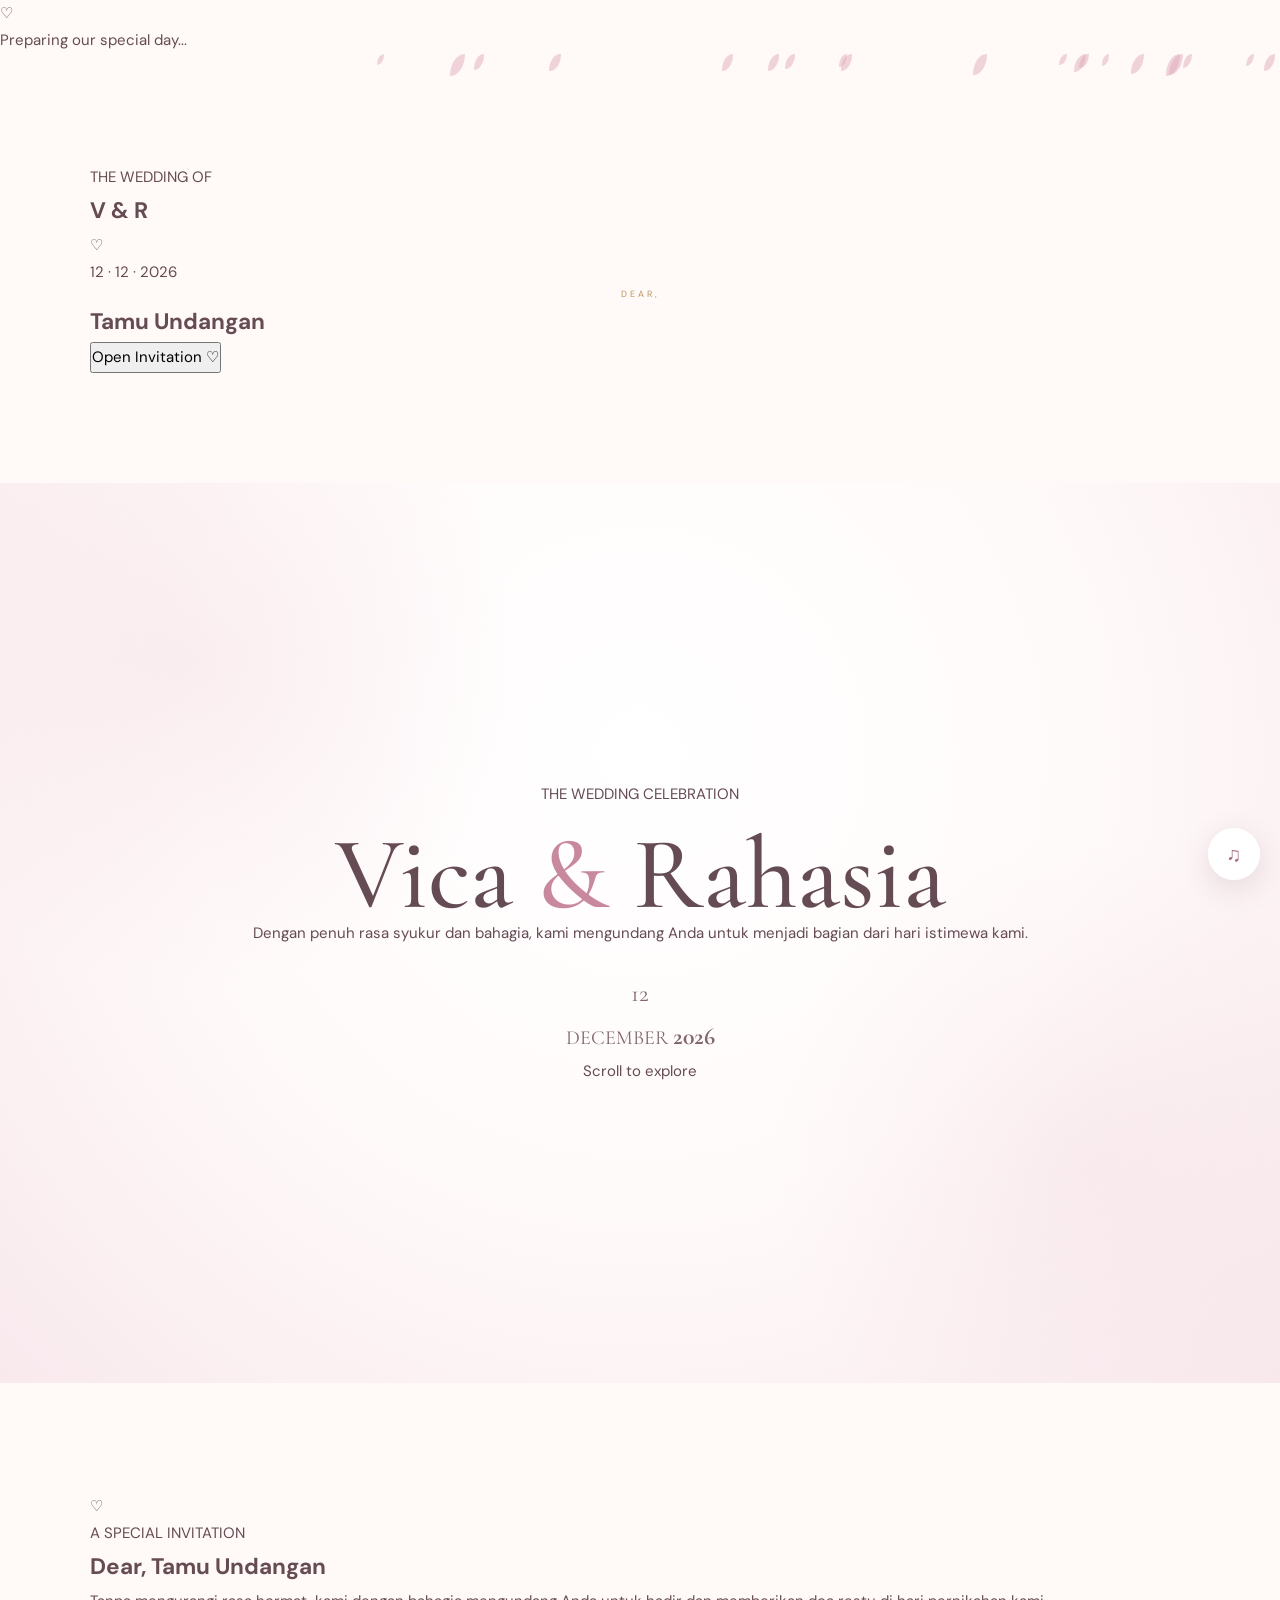
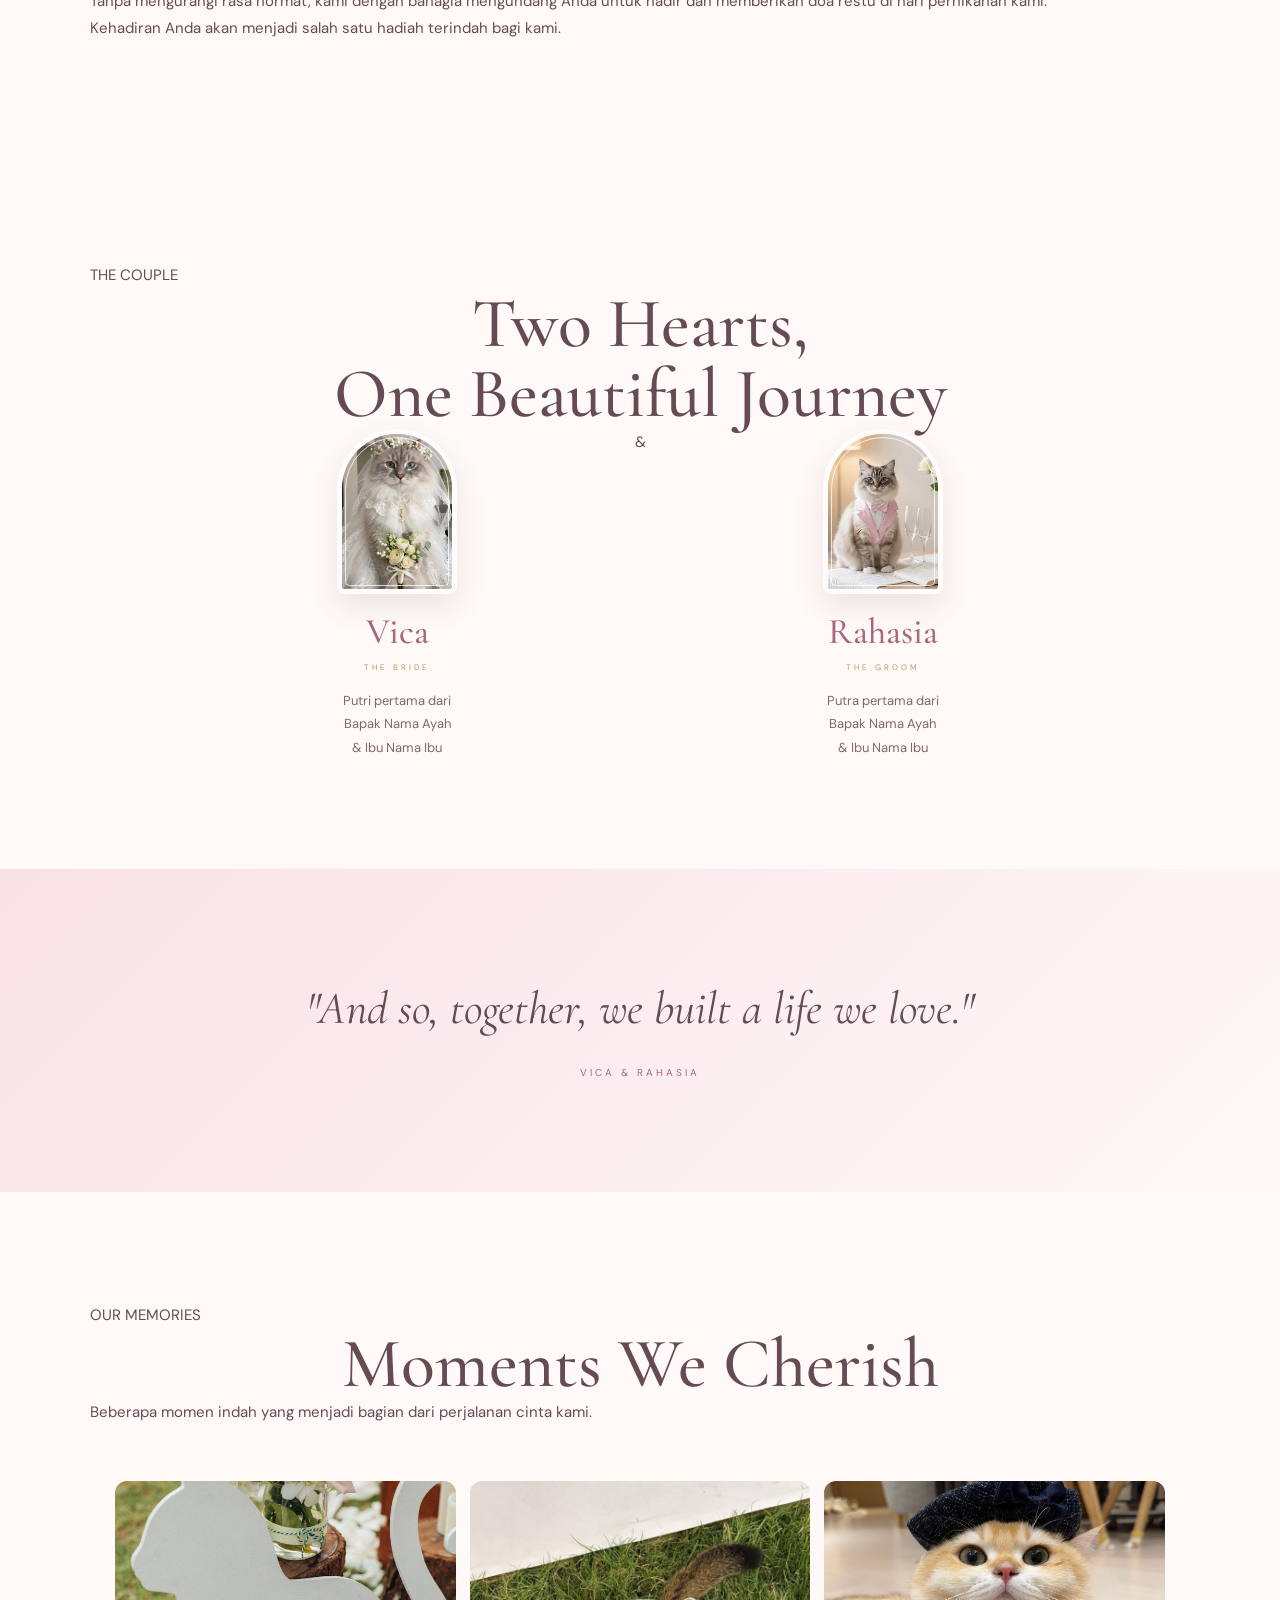
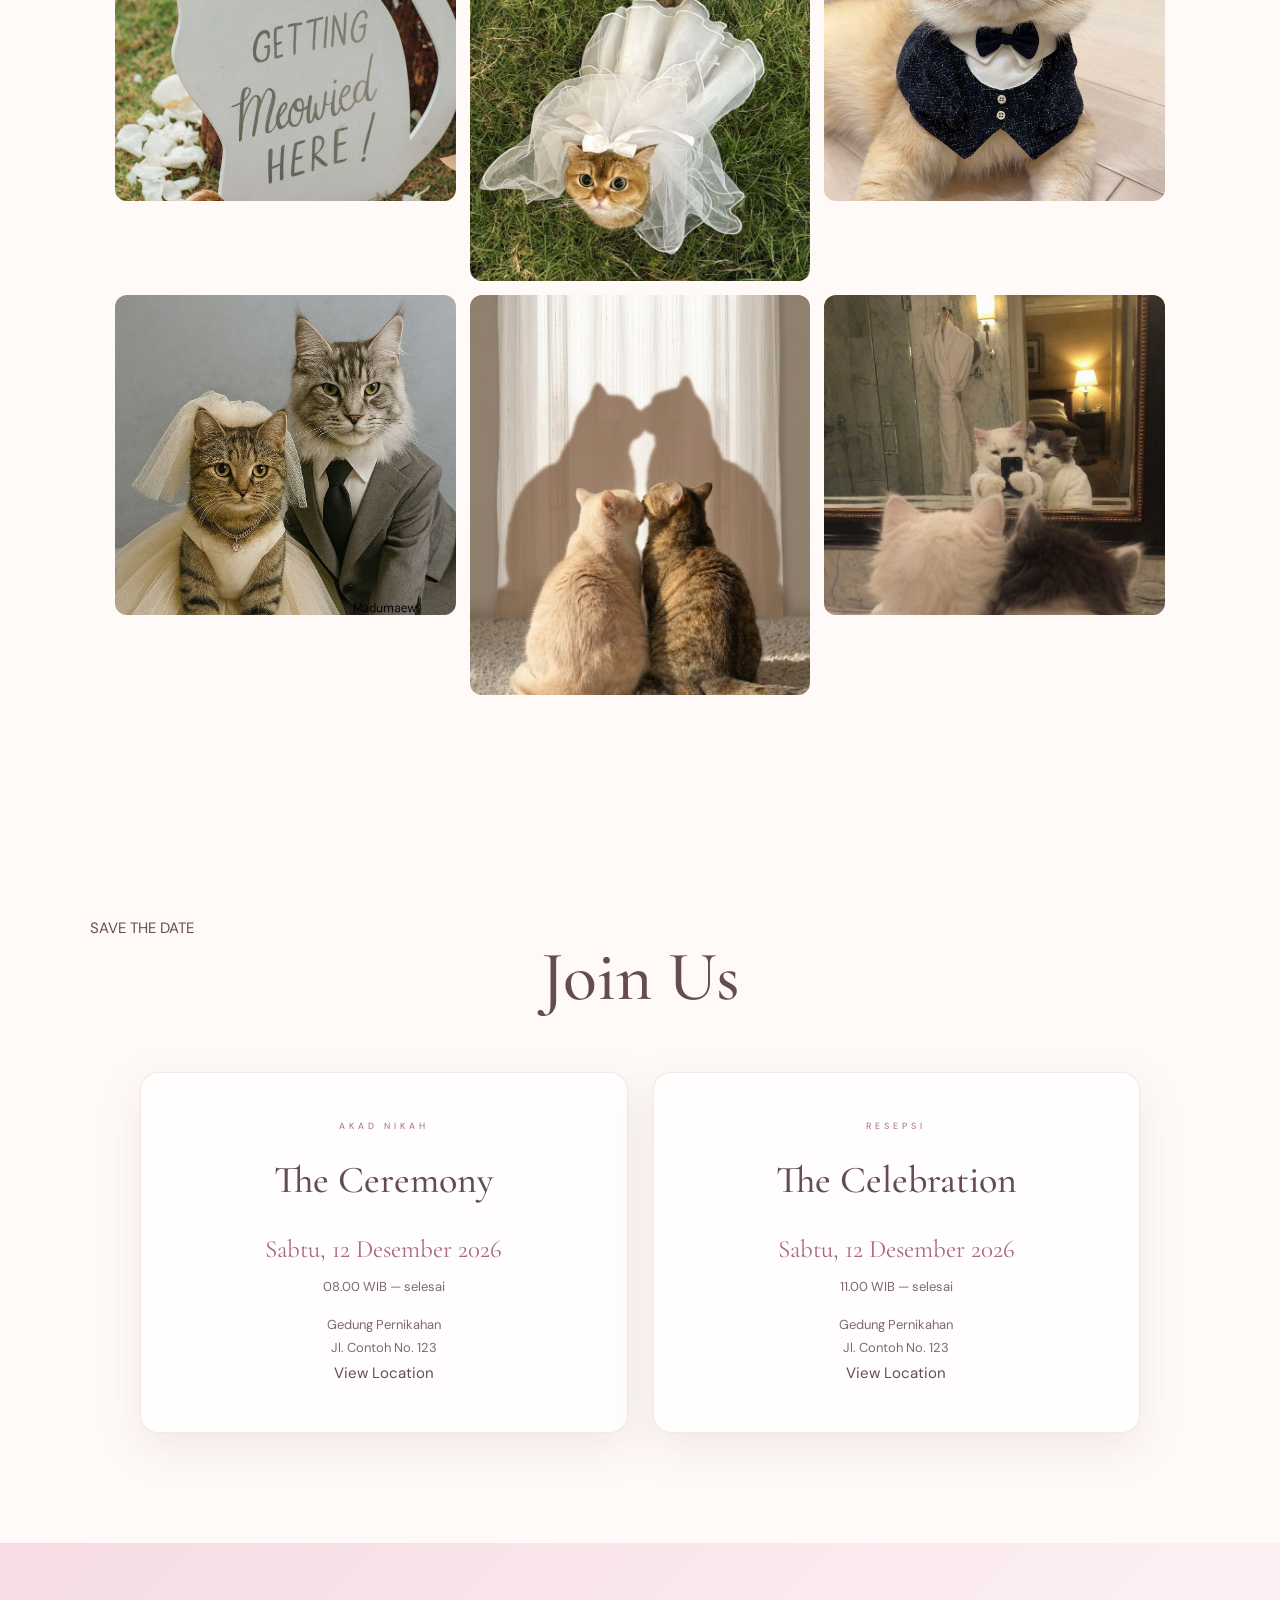
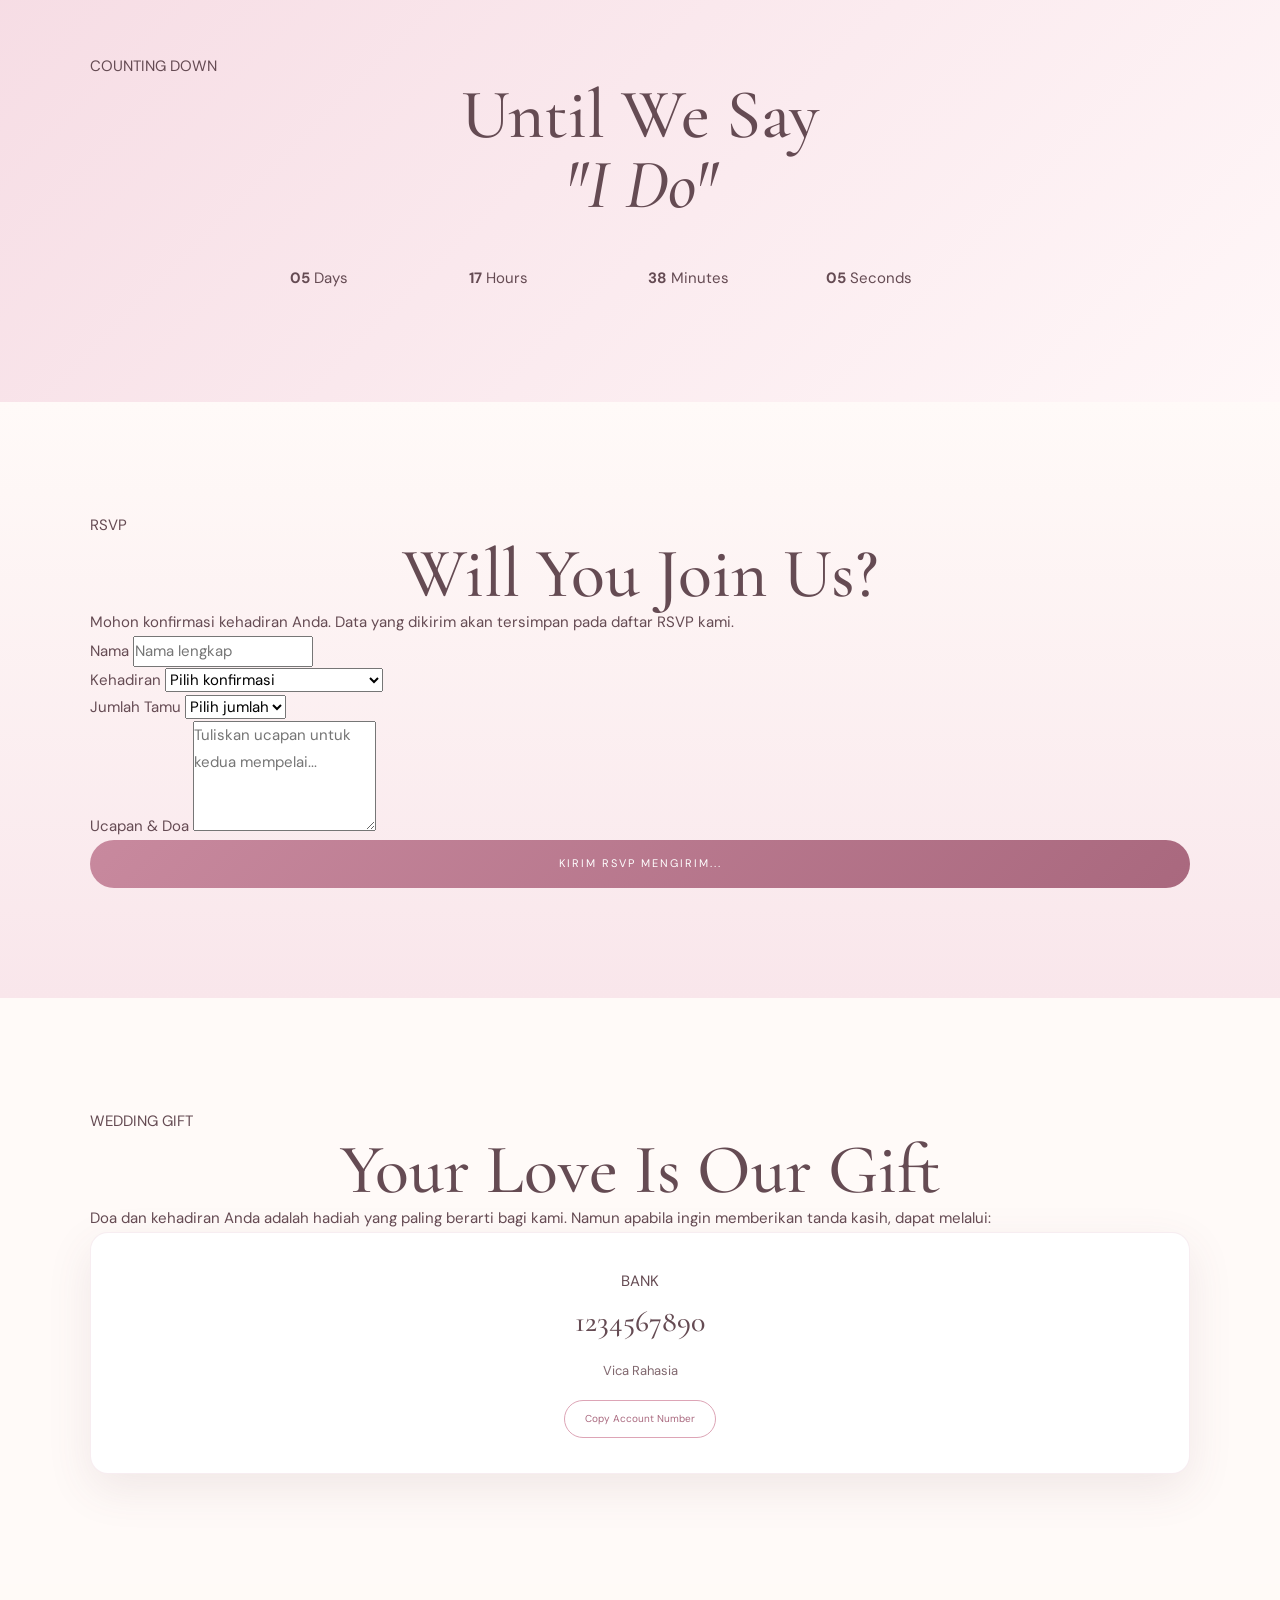
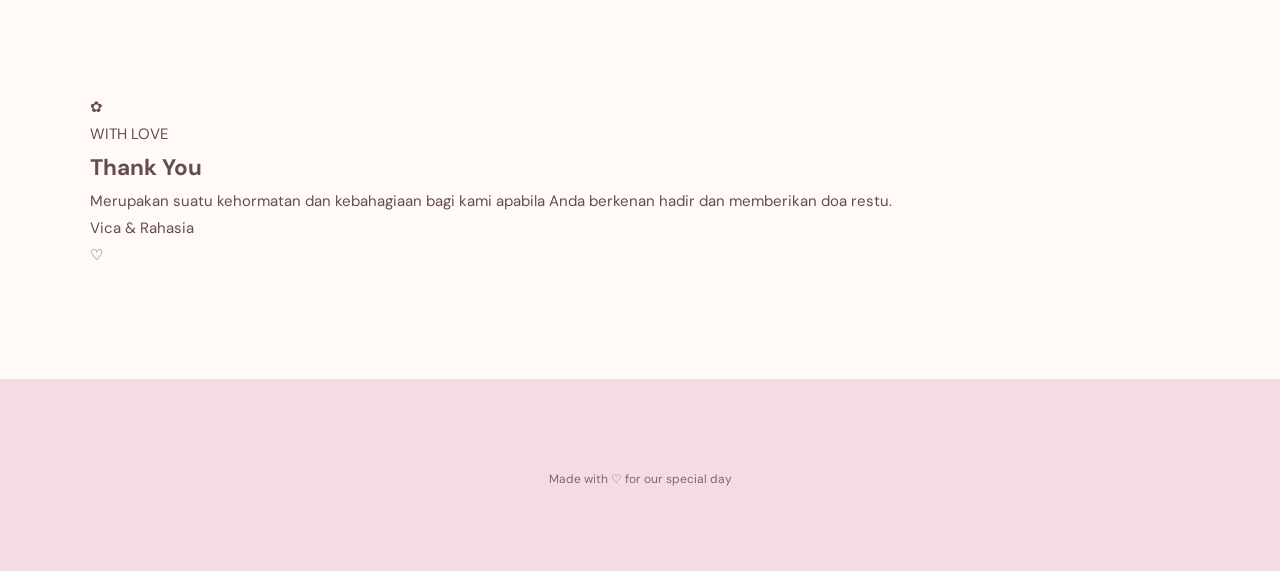
==== commit 52565857: "Fix HTML formatting and clean up comments" ====
--- a/index.html
+++ b/index.html
@@ -12,12 +12,9 @@
           content="#b9687d">
 
     <meta name="description"
-          content="Wedding Invitation Vica & Rahasia ">
-
-    <title>Vica & Rahasia  — Wedding Invitation</title>
-
-
-    <!-- GOOGLE FONTS -->
+          content="Wedding Invitation Vica & Rahasia">
+
+    <title>Vica & Rahasia — Wedding Invitation</title>
 
     <link rel="preconnect"
           href="https://fonts.googleapis.com">
@@ -29,9 +26,6 @@
     <link href="https://fonts.googleapis.com/css2?family=Cormorant+Garamond:wght@400;500;600;700&family=DM+Sans:wght@300;400;500;600&display=swap"
           rel="stylesheet">
 
-
-    <!-- CSS -->
-
     <link rel="stylesheet"
           href="style.css">
 
@@ -42,7 +36,7 @@
 
 
 <!-- =====================================================
-     LOADING SCREEN
+     LOADER
 ===================================================== -->
 
 <div id="loader">
@@ -62,7 +56,6 @@
     </div>
 
 </div>
-
 
 
 <!-- =====================================================
@@ -74,7 +67,6 @@
 </div>
 
 
-
 <!-- =====================================================
      MUSIC
 ===================================================== -->
@@ -94,12 +86,9 @@
         class="music-button"
         aria-label="Music">
 
-    <span>
-        ♫
-    </span>
+    ♫
 
 </button>
-
 
 
 <!-- =====================================================
@@ -109,11 +98,9 @@
 <section id="opening"
          class="opening">
 
-    <div class="opening-decoration decoration-left">
-    </div>
-
-    <div class="opening-decoration decoration-right">
-    </div>
+    <div class="opening-decoration decoration-left"></div>
+
+    <div class="opening-decoration decoration-right"></div>
 
 
     <div class="opening-content">
@@ -174,7 +161,6 @@
 </section>
 
 
-
 <!-- =====================================================
      MAIN CONTENT
 ===================================================== -->
@@ -183,7 +169,6 @@
       class="hidden">
 
 
-
 <!-- =====================================================
      HERO
 ===================================================== -->
@@ -203,13 +188,9 @@
 
 
         <h1>
-
             Vica
-
             <span>&</span>
-
-            Rahasia 
-
+            Rahasia
         </h1>
 
 
@@ -217,8 +198,7 @@
 
             Dengan penuh rasa syukur dan bahagia,
             kami mengundang Anda untuk menjadi
-            bagian dari hari istimewa kami. 
-            Tapi PRENGGGGG
+            bagian dari hari istimewa kami.
 
         </p>
 
@@ -255,7 +235,6 @@
     </div>
 
 </section>
-
 
 
 <!-- =====================================================
@@ -312,7 +291,6 @@
 </section>
 
 
-
 <!-- =====================================================
      COUPLE
 ===================================================== -->
@@ -343,11 +321,12 @@
 
             <div class="person-card">
 
-              <img src="assets/vica.jpg" alt="Vica">
-
-                    <div class="image-placeholder">
-                        V
-                    </div>
+                <div class="person-photo">
+
+                    <img
+                        src="assets/vica.jpg"
+                        alt="Vica"
+                        loading="lazy">
 
                 </div>
 
@@ -362,7 +341,7 @@
                 </p>
 
 
-                <p>
+                <p class="parents">
 
                     Putri pertama dari
                     <br>
@@ -377,28 +356,29 @@
             </div>
 
 
+            <!-- AMPERSAND -->
 
             <div class="ampersand">
                 &
             </div>
 
 
-
             <!-- GROOM -->
 
             <div class="person-card">
 
-           <img src="assets/rahasia.jpg" alt="Rahasia">
-
-                    <div class="image-placeholder">
-                        R
-                    </div>
+                <div class="person-photo">
+
+                    <img
+                        src="assets/rahasia.jpg"
+                        alt="Rahasia"
+                        loading="lazy">
 
                 </div>
 
 
                 <h3>
-                    Rahasia 
+                    Rahasia
                 </h3>
 
 
@@ -407,7 +387,7 @@
                 </p>
 
 
-                <p>
+                <p class="parents">
 
                     Putra pertama dari
                     <br>
@@ -421,12 +401,37 @@
 
             </div>
 
+
         </div>
 
     </div>
 
 </section>
 
+
+<!-- =====================================================
+     QUOTE
+===================================================== -->
+
+<section class="quote-section">
+
+    <div class="container narrow">
+
+        <p class="quote">
+
+            "And so, together,
+            we built a life we love."
+
+        </p>
+
+
+        <p class="quote-author">
+            Vica & Rahasia
+        </p>
+
+    </div>
+
+</section>
 
 
 <!-- =====================================================
@@ -457,11 +462,10 @@
         </p>
 
 
-
         <div class="gallery-grid">
 
 
-            <div class="gallery-item gallery-large">
+            <div class="gallery-item">
 
                 <img
                     src="assets/foto1.jpg"
@@ -469,15 +473,10 @@
                     loading="lazy">
 
                 <div class="gallery-overlay">
-
-                    <span>
-                        ♡
-                    </span>
-
+                    <span>♡</span>
                 </div>
 
             </div>
-
 
 
             <div class="gallery-item">
@@ -488,15 +487,10 @@
                     loading="lazy">
 
                 <div class="gallery-overlay">
-
-                    <span>
-                        ♡
-                    </span>
-
+                    <span>♡</span>
                 </div>
 
             </div>
-
 
 
             <div class="gallery-item">
@@ -507,18 +501,13 @@
                     loading="lazy">
 
                 <div class="gallery-overlay">
-
-                    <span>
-                        ♡
-                    </span>
-
+                    <span>♡</span>
                 </div>
 
             </div>
 
 
-
-            <div class="gallery-item gallery-wide">
+            <div class="gallery-item">
 
                 <img
                     src="assets/foto4.jpg"
@@ -526,15 +515,10 @@
                     loading="lazy">
 
                 <div class="gallery-overlay">
-
-                    <span>
-                        ♡
-                    </span>
-
+                    <span>♡</span>
                 </div>
 
             </div>
-
 
 
             <div class="gallery-item">
@@ -545,15 +529,10 @@
                     loading="lazy">
 
                 <div class="gallery-overlay">
-
-                    <span>
-                        ♡
-                    </span>
-
+                    <span>♡</span>
                 </div>
 
             </div>
-
 
 
             <div class="gallery-item">
@@ -564,11 +543,7 @@
                     loading="lazy">
 
                 <div class="gallery-overlay">
-
-                    <span>
-                        ♡
-                    </span>
-
+                    <span>♡</span>
                 </div>
 
             </div>
@@ -579,7 +554,6 @@
     </div>
 
 </section>
-
 
 
 <!-- =====================================================
@@ -589,7 +563,6 @@
 <div id="lightbox"
      class="lightbox">
 
-
     <button id="lightboxClose"
             class="lightbox-close">
 
@@ -598,74 +571,37 @@
     </button>
 
 
-
     <button id="lightboxPrev"
-            class="lightbox-arrow lightbox-prev">
+            class="lightbox-nav lightbox-prev">
 
         ‹
 
     </button>
 
 
-
     <div class="lightbox-content">
 
-        <img id="lightboxImage"
-             src=""
-             alt="Wedding Memory">
+        <img
+            id="lightboxImage"
+            src=""
+            alt="Wedding memory">
+
 
         <p id="lightboxCaption">
-
             Our Beautiful Moment ♡
-
-        </p>
-
-    </div>
-
+        </p>
+
+    </div>
 
 
     <button id="lightboxNext"
-            class="lightbox-arrow lightbox-next">
+            class="lightbox-nav lightbox-next">
 
         ›
 
     </button>
 
 </div>
-
-
-
-<!-- =====================================================
-     QUOTE
-===================================================== -->
-
-<section class="quote-section">
-
-    <div class="quote-content">
-
-        <div class="quote-mark">
-            “
-        </div>
-
-
-        <blockquote>
-
-            And among His signs is that He
-            created for you mates from among
-            yourselves, that you may dwell
-            in tranquility with them.
-
-        </blockquote>
-
-
-        <p>
-            — QS. Ar-Rum : 21
-        </p>
-
-    </div>
-
-</section>
-
 
 
 <!-- =====================================================
@@ -682,34 +618,10 @@
 
 
         <h2 class="section-title">
-            Our Special Day
+            Join Us
         </h2>
 
 
-
-        <div class="event-date-large">
-
-            <span class="day">
-                12
-            </span>
-
-
-            <div>
-
-                <span>
-                    DECEMBER
-                </span>
-
-                <strong>
-                    2026
-                </strong>
-
-            </div>
-
-        </div>
-
-
-
         <div class="events-grid">
 
 
@@ -717,27 +629,27 @@
 
             <div class="event-card">
 
-                <div class="event-icon">
-                    ♡
-                </div>
+                <p class="event-label">
+                    AKAD NIKAH
+                </p>
 
 
                 <h3>
-                    Akad Nikah
+                    The Ceremony
                 </h3>
 
 
+                <p class="event-date">
+                    Sabtu, 12 Desember 2026
+                </p>
+
+
                 <p class="event-time">
-                    08.00 — 10.00 WIB
-                </p>
-
-
-                <p>
-                    Senin, 12 Desember 2026
-                </p>
-
-
-                <p>
+                    08.00 WIB — selesai
+                </p>
+
+
+                <p class="event-location">
 
                     Gedung Pernikahan
                     <br>
@@ -747,9 +659,11 @@
                 </p>
 
 
-                <a href="https://maps.google.com/"
-                   target="_blank"
-                   class="location-button">
+                <a
+                    href="https://maps.google.com/"
+                    target="_blank"
+                    rel="noopener"
+                    class="location-button">
 
                     View Location
 
@@ -758,32 +672,31 @@
             </div>
 
 
-
-            <!-- RECEPTION -->
-
-            <div class="event-card featured">
-
-                <div class="event-icon">
-                    ✦
-                </div>
+            <!-- RESEPSI -->
+
+            <div class="event-card">
+
+                <p class="event-label">
+                    RESEPSI
+                </p>
 
 
                 <h3>
-                    Wedding Reception
+                    The Celebration
                 </h3>
 
 
+                <p class="event-date">
+                    Sabtu, 12 Desember 2026
+                </p>
+
+
                 <p class="event-time">
-                    11.00 — 14.00 WIB
-                </p>
-
-
-                <p>
-                    Senin, 28 Desember 2026
-                </p>
-
-
-                <p>
+                    11.00 WIB — selesai
+                </p>
+
+
+                <p class="event-location">
 
                     Gedung Pernikahan
                     <br>
@@ -793,9 +706,11 @@
                 </p>
 
 
-                <a href="https://maps.google.com/"
-                   target="_blank"
-                   class="location-button">
+                <a
+                    href="https://maps.google.com/"
+                    target="_blank"
+                    rel="noopener"
+                    class="location-button">
 
                     View Location
 
@@ -809,7 +724,6 @@
     </div>
 
 </section>
-
 
 
 <!-- =====================================================
@@ -833,7 +747,6 @@
             <i>"I Do"</i>
 
         </h2>
-
 
 
         <div class="countdown">
@@ -898,7 +811,6 @@
 </section>
 
 
-
 <!-- =====================================================
      RSVP
 ===================================================== -->
@@ -908,16 +820,13 @@
 
     <div class="container narrow">
 
-
         <p class="eyebrow">
             RSVP
         </p>
 
 
         <h2 class="section-title">
-
             Will You Join Us?
-
         </h2>
 
 
@@ -930,11 +839,8 @@
         </p>
 
 
-
         <form id="rsvpForm">
 
-
-            <!-- NAME -->
 
             <div class="input-group">
 
@@ -952,9 +858,6 @@
             </div>
 
 
-
-            <!-- ATTENDANCE -->
-
             <div class="input-group">
 
                 <label for="attendance">
@@ -982,9 +885,6 @@
             </div>
 
 
-
-            <!-- GUESTS -->
-
             <div class="input-group">
 
                 <label for="guests">
@@ -1019,9 +919,6 @@
 
             </div>
 
-
-
-            <!-- MESSAGE -->
 
             <div class="input-group">
 
@@ -1037,7 +934,6 @@
             </div>
 
 
-
             <button
                 type="submit"
                 class="submit-button">
@@ -1067,7 +963,6 @@
 </section>
 
 
-
 <!-- =====================================================
      WEDDING GIFT
 ===================================================== -->
@@ -1082,9 +977,7 @@
 
 
         <h2 class="section-title">
-
             Your Love Is Our Gift
-
         </h2>
 
 
@@ -1097,7 +990,6 @@
             tanda kasih, dapat melalui:
 
         </p>
-
 
 
         <div class="gift-card">
@@ -1113,7 +1005,7 @@
 
 
             <p>
-                Vica Rahasia 
+                Vica Rahasia
             </p>
 
 
@@ -1130,7 +1022,6 @@
     </div>
 
 </section>
-
 
 
 <!-- =====================================================
@@ -1167,9 +1058,7 @@
 
 
         <div class="closing-names">
-
-            Vica & Rahasia 
-
+            Vica & Rahasia
         </div>
 
 
@@ -1180,7 +1069,6 @@
     </div>
 
 </section>
-
 
 
 <!-- =====================================================
@@ -1199,11 +1087,7 @@
 </main>
 
 
-
-<!-- JAVASCRIPT -->
-
 <script src="script.js"></script>
-
 
 </body>
 </html>
--- a/style.css
+++ b/style.css
@@ -1,33 +1,51 @@
-/* =====================================================
+/* =========================================================
    ELEGANT PINK AESTHETIC WEDDING
-===================================================== */
+   FULL STYLE.CSS
+========================================================= */
+
+@import url('https://fonts.googleapis.com/css2?family=Cormorant+Garamond:wght@400;500;600;700&family=DM+Sans:wght@300;400;500;600&family=Playfair+Display:ital,wght@400;500;600&display=swap');
+
+
+/* =========================================================
+   ROOT
+========================================================= */
 
 :root {
-
-    --pink-dark: #a85f72;
-    --pink: #c98293;
-    --pink-soft: #e8b8c2;
-
-    --pink-light: #f8e5e9;
-
-    --ivory: #fffaf7;
-
+    --pink-50: #fffafa;
+    --pink-100: #fdf1f4;
+    --pink-200: #f8dfe6;
+    --pink-300: #efc4d0;
+    --pink-400: #dda5b6;
+    --pink-500: #c8899e;
+    --pink-600: #a9687e;
+
+    --cream: #fffaf7;
     --white: #ffffff;
 
-    --gold: #b79667;
-    --gold-light: #dbc79f;
-
-    --text: #5c444a;
-    --text-light: #806b70;
-
-    --shadow:
-        0 25px 70px rgba(110,60,75,.12);
+    --brown: #654b53;
+    --brown-light: #80676e;
+
+    --gold: #b99761;
+    --gold-light: #d8bc8a;
+
+    --shadow-soft:
+        0 15px 45px rgba(108, 68, 80, 0.10);
+
+    --shadow-card:
+        0 20px 60px rgba(108, 68, 80, 0.12);
+
+    --radius: 18px;
 
     --serif:
         "Cormorant Garamond",
         Georgia,
         serif;
 
+    --display:
+        "Playfair Display",
+        Georgia,
+        serif;
+
     --sans:
         "DM Sans",
         Arial,
@@ -35,2954 +53,1842 @@
 }
 
 
-/* =====================================================
+/* =========================================================
    RESET
-===================================================== */
+========================================================= */
 
 * {
-
     margin: 0;
-
     padding: 0;
-
     box-sizing: border-box;
-
-}
-
+}
 
 html {
-
     scroll-behavior: smooth;
-
-}
-
+}
 
 body {
-
-    font-family:
-        var(--sans);
-
-    background:
-        var(--ivory);
-
-    color:
-        var(--text);
-
-    overflow-x:
-        hidden;
-
-}
-
-
-body.locked {
-
-    overflow:
-        hidden;
-
-}
-
+    background: var(--cream);
+    color: var(--brown);
+
+    font-family: var(--sans);
+
+    font-size: 15px;
+    line-height: 1.8;
+
+    overflow-x: hidden;
+}
+
+body.lock-scroll {
+    overflow: hidden;
+}
+
+img {
+    max-width: 100%;
+}
 
 button,
 input,
-select,
-textarea {
-
-    font-family:
-        inherit;
-
-}
-
+textarea,
+select {
+    font: inherit;
+}
 
 button {
-
-    cursor:
-        pointer;
-
-}
-
+    cursor: pointer;
+}
 
 a {
-
-    color:
-        inherit;
-
-    text-decoration:
-        none;
-
-}
-
-
-.hidden {
-
-    display:
-        none !important;
-
-}
-
-
-.container {
-
-    width:
-        min(1100px, calc(100% - 40px));
-
-    margin:
-        auto;
-
-}
-
-
-.narrow {
-
-    max-width:
-        720px;
-
-}
-
-
-.eyebrow {
-
-    font-size:
-        10px;
-
-    letter-spacing:
-        4px;
-
-    text-transform:
-        uppercase;
-
-    color:
-        var(--pink-dark);
-
-    margin-bottom:
-        18px;
-
-}
-
-
-.section-title {
-
-    font-family:
-        var(--serif);
-
-    font-size:
-        clamp(42px, 6vw, 70px);
-
-    font-weight:
-        500;
-
-    line-height:
-        .95;
-
-    margin-bottom:
-        40px;
-
-}
-
-
-/* =====================================================
-   LOADER
-===================================================== */
-
-#loader {
-
-    position:
-        fixed;
-
-    inset:
-        0;
-
-    z-index:
-        9999;
-
-    display:
-        flex;
-
-    align-items:
-        center;
-
-    justify-content:
-        center;
+    color: inherit;
+    text-decoration: none;
+}
+
+
+/* =========================================================
+   SELECTION
+========================================================= */
+
+::selection {
+    background: var(--pink-300);
+    color: var(--brown);
+}
+
+
+/* =========================================================
+   SCROLLBAR
+========================================================= */
+
+::-webkit-scrollbar {
+    width: 7px;
+}
+
+::-webkit-scrollbar-track {
+    background: #fff8f9;
+}
+
+::-webkit-scrollbar-thumb {
+    background: var(--pink-400);
+    border-radius: 20px;
+}
+
+
+/* =========================================================
+   LOADING SCREEN
+========================================================= */
+
+#loadingScreen,
+.loading-screen {
+    position: fixed;
+
+    inset: 0;
+
+    z-index: 99999;
+
+    display: flex;
+    align-items: center;
+    justify-content: center;
 
     background:
         radial-gradient(
-            circle,
-            #fffafa,
-            #f1d7dd
+            circle at center,
+            #fff,
+            #fff7f8 55%,
+            #f9e8ed
         );
 
     transition:
-        opacity .8s ease,
-        visibility .8s ease;
-
-}
-
-
-#loader.hide {
-
-    opacity:
-        0;
-
-    visibility:
-        hidden;
-
-}
-
-
-.loader-inner {
-
-    text-align:
-        center;
-
-    position:
-        relative;
-
-}
-
-
-.loader-ring {
-
-    width:
-        85px;
-
-    height:
-        85px;
+        opacity 0.8s ease,
+        visibility 0.8s ease;
+}
+
+#loadingScreen.hidden,
+.loading-screen.hidden {
+    opacity: 0;
+    visibility: hidden;
+    pointer-events: none;
+}
+
+.loading-content {
+    text-align: center;
+}
+
+.loading-content h1 {
+    font-family: var(--serif);
+
+    font-size: 48px;
+    font-weight: 500;
+
+    color: var(--brown);
+}
+
+.loading-content p {
+    margin-top: 5px;
+
+    font-size: 10px;
+    letter-spacing: 4px;
+    text-transform: uppercase;
+
+    color: var(--pink-500);
+}
+
+.loading-heart {
+    width: 35px;
+    height: 35px;
+
+    margin: 25px auto;
+
+    border: 1px solid var(--pink-400);
+    border-radius: 50%;
+
+    position: relative;
+
+    animation: pulse 1.5s infinite;
+}
+
+.loading-heart::before {
+    content: "♡";
+
+    position: absolute;
+
+    inset: 0;
+
+    display: flex;
+    align-items: center;
+    justify-content: center;
+
+    color: var(--pink-500);
+
+    font-size: 20px;
+}
+
+
+/* =========================================================
+   MUSIC BUTTON
+========================================================= */
+
+.music-button,
+.music-toggle,
+#musicToggle {
+    position: fixed;
+
+    right: 20px;
+    bottom: 20px;
+
+    width: 52px;
+    height: 52px;
+
+    z-index: 9999;
+
+    border: none;
+
+    border-radius: 50%;
+
+    background: rgba(255, 255, 255, 0.96);
+
+    color: var(--pink-600);
+
+    box-shadow:
+        0 8px 30px rgba(95, 58, 69, 0.15);
+
+    display: flex;
+    align-items: center;
+    justify-content: center;
+
+    font-size: 20px;
+
+    transition:
+        transform 0.3s ease,
+        box-shadow 0.3s ease;
+}
+
+.music-button:hover,
+.music-toggle:hover,
+#musicToggle:hover {
+    transform: translateY(-4px);
+
+    box-shadow:
+        0 12px 35px rgba(95, 58, 69, 0.20);
+}
+
+.music-button.playing,
+.music-toggle.playing,
+#musicToggle.playing {
+    animation: musicPulse 2s infinite;
+}
+
+
+/* =========================================================
+   COVER
+========================================================= */
+
+.cover,
+.hero,
+#cover {
+    min-height: 100vh;
+
+    position: relative;
+
+    display: flex;
+    align-items: center;
+    justify-content: center;
+
+    overflow: hidden;
+
+    background:
+        radial-gradient(
+            circle at 50% 30%,
+            #ffffff 0%,
+            #fffafa 50%,
+            #f8e9ed 100%
+        );
+}
+
+.cover::before,
+.hero::before {
+    content: "";
+
+    position: absolute;
+
+    inset: 0;
+
+    background:
+        radial-gradient(
+            circle at 15% 20%,
+            rgba(221, 165, 182, 0.15),
+            transparent 25%
+        ),
+        radial-gradient(
+            circle at 85% 75%,
+            rgba(221, 165, 182, 0.12),
+            transparent 25%
+        );
+
+    pointer-events: none;
+}
+
+.cover-content,
+.hero-content {
+    position: relative;
+
+    z-index: 2;
+
+    width: min(900px, 90%);
+
+    text-align: center;
+}
+
+.cover-small,
+.hero-subtitle {
+    font-size: 10px;
+
+    letter-spacing: 5px;
+
+    text-transform: uppercase;
+
+    color: var(--pink-600);
+}
+
+.cover h1,
+.hero h1 {
+    margin-top: 20px;
+
+    font-family: var(--serif);
+
+    font-size: clamp(55px, 8vw, 110px);
+
+    font-weight: 500;
+
+    line-height: 0.9;
+
+    color: var(--brown);
+}
+
+.cover h1 span,
+.hero h1 span {
+    color: var(--pink-500);
+}
+
+.cover-date,
+.hero-date {
+    margin-top: 25px;
+
+    font-family: var(--serif);
+
+    font-size: 24px;
+
+    color: var(--brown-light);
+}
+
+.cover-button {
+    margin-top: 35px;
+
+    padding: 13px 30px;
+
+    border: 1px solid var(--pink-400);
+
+    border-radius: 50px;
+
+    background: rgba(255,255,255,0.75);
+
+    color: var(--brown);
+
+    letter-spacing: 2px;
+
+    font-size: 11px;
+
+    text-transform: uppercase;
+
+    transition: all 0.3s ease;
+}
+
+.cover-button:hover {
+    background: var(--pink-400);
+
+    color: white;
+
+    transform: translateY(-3px);
+}
+
+
+/* =========================================================
+   SECTIONS
+========================================================= */
+
+section {
+    position: relative;
+
+    padding:
+        110px 7%;
+
+    overflow: hidden;
+}
+
+.section-inner {
+    width: min(1150px, 100%);
+
+    margin: auto;
+}
+
+.section-label {
+    margin-bottom: 10px;
+
+    text-align: center;
+
+    font-size: 9px;
+
+    letter-spacing: 4px;
+
+    color: var(--pink-600);
+
+    text-transform: uppercase;
+}
+
+.section-title {
+    text-align: center;
+
+    font-family: var(--serif);
+
+    font-size: clamp(42px, 6vw, 70px);
+
+    line-height: 1;
+
+    font-weight: 500;
+
+    color: var(--brown);
+}
+
+.section-description {
+    width: min(600px, 100%);
+
+    margin: 20px auto 0;
+
+    text-align: center;
+
+    color: var(--brown-light);
+
+    font-size: 14px;
+}
+
+
+/* =========================================================
+   COUPLE SECTION
+========================================================= */
+
+.couple,
+#couple {
+    min-height: 100vh;
+
+    display: flex;
+    align-items: center;
+
+    background:
+        linear-gradient(
+            180deg,
+            #fffaf8 0%,
+            #fff7f8 100%
+        );
+}
+
+.couple-wrapper {
+    width: min(1000px, 100%);
+
+    margin: auto;
+}
+
+.couple-heading {
+    text-align: center;
+
+    margin-bottom: 60px;
+}
+
+.couple-heading .small-title {
+    font-size: 9px;
+
+    letter-spacing: 5px;
+
+    text-transform: uppercase;
+
+    color: var(--pink-600);
+}
+
+.couple-heading h2 {
+    max-width: 700px;
+
+    margin: 18px auto 0;
+
+    font-family: var(--serif);
+
+    font-size: clamp(45px, 6vw, 72px);
+
+    line-height: 0.95;
+
+    font-weight: 500;
+
+    color: var(--brown);
+}
+
+
+/* =========================================================
+   COUPLE GRID
+========================================================= */
+
+.couple-container,
+.couple-grid {
+    display: grid;
+
+    grid-template-columns:
+        1fr
+        auto
+        1fr;
+
+    align-items: start;
+
+    gap: 55px;
+
+    width: min(850px, 100%);
+
+    margin: auto;
+}
+
+
+/* =========================================================
+   PERSON CARD
+========================================================= */
+
+.person-card {
+    text-align: center;
+
+    min-width: 0;
+}
+
+.person-card h3 {
+    margin-top: 5px;
+
+    font-family: var(--serif);
+
+    font-size: 36px;
+
+    font-weight: 500;
+
+    line-height: 1;
+
+    color: var(--pink-600);
+}
+
+.person-card .role {
+    margin-top: 10px;
+
+    font-size: 8px;
+
+    letter-spacing: 3px;
+
+    color: var(--gold);
+
+    text-transform: uppercase;
+}
+
+.person-card .parents {
+    margin-top: 15px;
+
+    font-size: 13px;
+
+    line-height: 1.8;
+
+    color: var(--brown-light);
+}
+
+
+/* =========================================================
+   COUPLE PHOTO
+   SMALL VERSION
+========================================================= */
+
+.person-photo,
+.couple-photo {
+    width: 120px;
+    height: 165px;
+
+    margin: 0 auto 20px;
+
+    position: relative;
+
+    overflow: hidden;
 
     border-radius:
-        50%;
+        62px 62px 8px 8px;
+
+    border:
+        5px solid rgba(255,255,255,0.96);
+
+    background:
+        linear-gradient(
+            145deg,
+            #edc5d0,
+            #c98fa4
+        );
+
+    box-shadow:
+        0 12px 30px
+        rgba(100, 60, 75, 0.12);
+
+    transition:
+        transform 0.45s ease,
+        box-shadow 0.45s ease;
+}
+
+.person-photo img,
+.couple-photo img {
+    width: 100%;
+    height: 100%;
+
+    display: block;
+
+    object-fit: cover;
+
+    object-position: center;
+
+    transition:
+        transform 0.7s ease;
+}
+
+.person-card:hover .person-photo,
+.person-card:hover .couple-photo {
+    transform: translateY(-4px);
+
+    box-shadow:
+        0 18px 40px
+        rgba(100, 60, 75, 0.18);
+}
+
+.person-card:hover .person-photo img,
+.person-card:hover .couple-photo img {
+    transform: scale(1.04);
+}
+
+.person-photo::after,
+.couple-photo::after {
+    content: "";
+
+    position: absolute;
+
+    inset: 3px;
+
+    border-radius:
+        58px 58px 5px 5px;
 
     border:
         1px solid
-        rgba(168,95,114,.25);
-
-    border-top-color:
-        var(--pink-dark);
-
-    animation:
-        spin 1.4s linear infinite;
-
-}
-
-
-.loader-heart {
-
-    position:
-        absolute;
-
-    inset:
-        24px 0 0;
-
-    font-family:
-        var(--serif);
-
-    font-size:
-        34px;
-
-    color:
-        var(--pink-dark);
-
-    animation:
-        heartbeat 1.4s ease infinite;
-
-}
-
-
-.loader-inner p {
-
-    margin-top:
-        25px;
-
-    font-size:
-        10px;
-
-    letter-spacing:
-        3px;
-
-    text-transform:
-        uppercase;
-
-    color:
-        var(--text-light);
-
-}
-
-
-@keyframes spin {
-
-    to {
-
-        transform:
-            rotate(360deg);
-
-    }
-
-}
-
-
-@keyframes heartbeat {
-
-    50% {
-
-        transform:
-            scale(1.15);
-
-    }
-
-}
-
-
-/* =====================================================
-   FLOATING PETALS
-===================================================== */
-
-.petals {
-
-    position:
-        fixed;
-
-    inset:
-        0;
-
-    pointer-events:
-        none;
-
-    z-index:
-        100;
-
-    overflow:
-        hidden;
-
-}
-
+        rgba(255,255,255,0.75);
+
+    pointer-events: none;
+
+    z-index: 3;
+}
+
+
+/* =========================================================
+   V & R
+========================================================= */
+
+.couple-divider {
+    align-self: center;
+
+    display: flex;
+
+    align-items: center;
+    justify-content: center;
+
+    font-family: var(--serif);
+
+    font-size: 48px;
+
+    color: var(--gold);
+}
+
+.couple-divider span {
+    display: block;
+
+    transform: translateY(-20px);
+}
+
+
+/* =========================================================
+   DECORATIVE PETALS
+========================================================= */
 
 .petal {
-
-    position:
-        absolute;
-
-    top:
-        -30px;
-
-    width:
-        12px;
-
-    height:
-        18px;
+    position: absolute;
+
+    width: 10px;
+    height: 18px;
 
     border-radius:
         100% 0 100% 0;
 
+    background: rgba(221, 165, 182, 0.45);
+
+    pointer-events: none;
+
+    animation:
+        petalFall linear infinite;
+}
+
+.petal:nth-child(1) {
+    left: 10%;
+    animation-duration: 12s;
+}
+
+.petal:nth-child(2) {
+    left: 30%;
+    animation-duration: 16s;
+    animation-delay: 2s;
+}
+
+.petal:nth-child(3) {
+    left: 55%;
+    animation-duration: 13s;
+    animation-delay: 4s;
+}
+
+.petal:nth-child(4) {
+    left: 75%;
+    animation-duration: 17s;
+    animation-delay: 1s;
+}
+
+.petal:nth-child(5) {
+    left: 90%;
+    animation-duration: 14s;
+    animation-delay: 5s;
+}
+
+
+/* =========================================================
+   QUOTE
+========================================================= */
+
+.quote-section {
     background:
         linear-gradient(
             135deg,
-            rgba(201,130,147,.75),
-            rgba(232,184,194,.3)
+            #f8e1e7,
+            #fff8f9
         );
 
-    animation:
-        fall linear infinite;
-
-    opacity:
-        .65;
-
-}
-
-
-@keyframes fall {
-
-    0% {
-
-        transform:
-            translate3d(
-                0,
-                -40px,
-                0
-            )
-            rotate(0);
-
-    }
-
-    100% {
-
-        transform:
-            translate3d(
-                var(--drift),
-                110vh,
-                0
-            )
-            rotate(360deg);
-
-    }
-
-}
-
-
-/* =====================================================
-   MUSIC
-===================================================== */
-
-.music-button {
-
-    position:
-        fixed;
-
-    right:
-        22px;
-
-    bottom:
-        22px;
-
-    z-index:
-        500;
-
-    width:
-        52px;
-
-    height:
-        52px;
+    text-align: center;
+}
+
+.quote {
+    width: min(800px, 90%);
+
+    margin: auto;
+
+    font-family: var(--serif);
+
+    font-size: clamp(28px, 4vw, 46px);
+
+    line-height: 1.3;
+
+    font-style: italic;
+
+    color: var(--brown);
+}
+
+.quote-author {
+    margin-top: 25px;
+
+    font-size: 10px;
+
+    letter-spacing: 3px;
+
+    text-transform: uppercase;
+
+    color: var(--pink-600);
+}
+
+
+/* =========================================================
+   EVENT SECTION
+========================================================= */
+
+.event-section,
+#event {
+    background: #fffaf8;
+}
+
+.events-grid {
+    width: min(1000px, 100%);
+
+    margin: 60px auto 0;
+
+    display: grid;
+
+    grid-template-columns:
+        repeat(2, 1fr);
+
+    gap: 25px;
+}
+
+.event-card {
+    padding: 45px 30px;
+
+    text-align: center;
 
     border:
         1px solid
-        rgba(255,255,255,.8);
-
-    border-radius:
-        50%;
+        rgba(200, 137, 158, 0.20);
+
+    border-radius: var(--radius);
 
     background:
-        rgba(255,255,255,.75);
-
-    backdrop-filter:
-        blur(15px);
-
-    color:
-        var(--pink-dark);
-
-    box-shadow:
-        0 12px 35px
-        rgba(100,50,60,.15);
+        rgba(255,255,255,0.72);
+
+    box-shadow: var(--shadow-soft);
 
     transition:
-        .3s;
-
-}
-
-
-.music-button:hover {
-
-    transform:
-        translateY(-4px)
-        scale(1.05);
-
-}
-
-
-.music-button.playing {
-
-    animation:
-        musicPulse 1.4s ease infinite;
-
-}
-
-
-@keyframes musicPulse {
-
-    50% {
-
-        box-shadow:
-            0 0 0 10px
-            rgba(201,130,147,.1),
-            0 12px 35px
-            rgba(100,50,60,.15);
-
-    }
-
-}
-
-
-.music-button span {
-
-    font-size:
-        22px;
-
-}
-
-
-/* =====================================================
-   OPENING
-===================================================== */
-
-.opening {
-
-    position:
-        fixed;
-
-    inset:
-        0;
-
-    z-index:
-        1000;
-
-    display:
-        flex;
-
-    justify-content:
-        center;
-
-    align-items:
-        center;
-
-    text-align:
-        center;
-
+        transform 0.4s ease,
+        box-shadow 0.4s ease;
+}
+
+.event-card:hover {
+    transform: translateY(-6px);
+
+    box-shadow: var(--shadow-card);
+}
+
+.event-card .event-label {
+    font-size: 9px;
+
+    letter-spacing: 4px;
+
+    color: var(--pink-600);
+
+    text-transform: uppercase;
+}
+
+.event-card h3 {
+    margin-top: 12px;
+
+    font-family: var(--serif);
+
+    font-size: 38px;
+
+    font-weight: 500;
+}
+
+.event-date {
+    margin-top: 12px;
+
+    font-family: var(--serif);
+
+    font-size: 25px;
+
+    color: var(--pink-600);
+}
+
+.event-time {
+    margin-top: 3px;
+
+    color: var(--brown-light);
+
+    font-size: 13px;
+}
+
+.event-location {
+    margin-top: 15px;
+
+    font-size: 13px;
+
+    color: var(--brown-light);
+}
+
+.map-button {
+    display: inline-block;
+
+    margin-top: 25px;
+
+    padding: 10px 22px;
+
+    border:
+        1px solid
+        var(--pink-400);
+
+    border-radius: 50px;
+
+    color: var(--pink-600);
+
+    font-size: 10px;
+
+    letter-spacing: 1px;
+
+    transition: all 0.3s ease;
+}
+
+.map-button:hover {
+    background: var(--pink-400);
+
+    color: white;
+}
+
+
+/* =========================================================
+   COUNTDOWN
+========================================================= */
+
+.countdown-section {
     background:
-
-        radial-gradient(
-            circle at 20% 20%,
-            rgba(255,255,255,.95),
-            transparent 35%
-        ),
-
         linear-gradient(
             135deg,
-            #f4dce2,
-            #fffaf7
+            #f6dce4,
+            #fff7f8
         );
-
-    transition:
-        opacity 1s ease,
-        visibility 1s ease;
-
-}
-
-
-.opening.closed {
-
-    opacity:
-        0;
-
-    visibility:
-        hidden;
-
-    pointer-events:
-        none;
-
-}
-
-
-.opening::before {
-
-    content:
-        "";
-
-    position:
-        absolute;
-
-    width:
-        500px;
-
-    height:
-        500px;
+}
+
+.countdown {
+    display: grid;
+
+    grid-template-columns:
+        repeat(4, 1fr);
+
+    gap: 15px;
+
+    width: min(700px, 100%);
+
+    margin: 45px auto 0;
+}
+
+.countdown-item {
+    padding: 25px 10px;
+
+    text-align: center;
+
+    background:
+        rgba(255,255,255,0.75);
 
     border:
         1px solid
-        rgba(183,150,103,.2);
-
-    border-radius:
-        50%;
-
-    top:
-        -280px;
-
-    left:
-        -280px;
-
-}
-
-
-.opening::after {
-
-    content:
-        "";
-
-    position:
-        absolute;
-
-    width:
-        500px;
-
-    height:
-        500px;
-
-    border:
-        1px solid
-        rgba(183,150,103,.2);
-
-    border-radius:
-        50%;
-
-    right:
-        -280px;
-
-    bottom:
-        -280px;
-
-}
-
-
-.opening-content {
-
-    position:
-        relative;
-
-    z-index:
-        2;
-
-    padding:
-        30px;
-
-}
-
-
-.opening-small {
-
-    font-size:
-        10px;
-
-    letter-spacing:
-        5px;
-
-    color:
-        var(--pink-dark);
-
-    margin-bottom:
-        30px;
-
-}
-
-
-.opening h1 {
-
-    font-family:
-        var(--serif);
-
-    font-size:
-        clamp(100px, 17vw, 160px);
-
-    line-height:
-        .65;
-
-    font-weight:
-        400;
-
-    color:
-        var(--pink-dark);
-
-}
-
-
-.opening h1 span {
-
-    font-size:
-        .4em;
-
-    color:
-        var(--gold);
-
-    margin:
-        0 10px;
-
-}
-
-
-.ornament {
-
-    display:
-        flex;
-
-    align-items:
-        center;
-
-    justify-content:
-        center;
-
-    gap:
-        15px;
-
-    margin:
-        35px 0 20px;
-
-    color:
-        var(--gold);
-
-    font-size:
-        20px;
-
-}
-
-
-.ornament span {
-
-    width:
-        70px;
-
-    height:
-        1px;
-
-    background:
-        var(--gold-light);
-
-}
-
-
-.opening-date {
-
-    font-family:
-        var(--serif);
-
-    font-size:
-        18px;
-
-    letter-spacing:
-        5px;
-
-}
-
-
-.guest-label {
-
-    margin-top:
-        45px;
-
-    font-family:
-        var(--serif);
-
-    font-size:
-        18px;
-
-    color:
-        var(--text-light);
-
-}
-
-
-#guestNameOpening {
-
-    font-family:
-        var(--serif);
-
-    font-size:
-        31px;
-
-    color:
-        var(--pink-dark);
-
-    font-weight:
-        500;
-
-    margin:
-        4px 0 25px;
-
-}
-
-
-.open-button {
-
-    padding:
-        15px 28px;
-
-    border:
-        1px solid
-        var(--pink);
-
-    border-radius:
-        50px;
-
-    background:
-        rgba(255,255,255,.5);
-
-    color:
-        var(--pink-dark);
-
-    display:
-        inline-flex;
-
-    align-items:
-        center;
-
-    gap:
-        15px;
+        rgba(255,255,255,0.9);
+
+    border-radius: 15px;
+}
+
+.countdown-item strong {
+    display: block;
+
+    font-family: var(--serif);
+
+    font-size: 42px;
+
+    font-weight: 500;
+
+    line-height: 1;
+
+    color: var(--pink-600);
+}
+
+.countdown-item span {
+    display: block;
+
+    margin-top: 8px;
+
+    font-size: 8px;
+
+    letter-spacing: 2px;
+
+    color: var(--brown-light);
+
+    text-transform: uppercase;
+}
+
+
+/* =========================================================
+   GALLERY
+========================================================= */
+
+.gallery-section {
+    background: #fffaf8;
+}
+
+.gallery-grid {
+    width: min(1050px, 100%);
+
+    margin: 55px auto 0;
+
+    display: grid;
+
+    grid-template-columns:
+        repeat(3, 1fr);
+
+    gap: 14px;
+}
+
+.gallery-item {
+    position: relative;
+
+    overflow: hidden;
+
+    height: 320px;
+
+    border-radius: 12px;
+
+    background: var(--pink-100);
+
+    cursor: pointer;
+}
+
+.gallery-item:nth-child(2),
+.gallery-item:nth-child(5) {
+    height: 400px;
+}
+
+.gallery-item img {
+    width: 100%;
+    height: 100%;
+
+    display: block;
+
+    object-fit: cover;
 
     transition:
-        .3s;
-
-}
-
-
-.open-button:hover {
-
-    color:
-        white;
-
-    background:
-        var(--pink-dark);
-
-    transform:
-        translateY(-3px);
-
-}
-
-
-/* =====================================================
-   HERO
-===================================================== */
-
-.hero {
-
-    min-height:
-        100vh;
-
-    display:
-        flex;
-
-    align-items:
-        center;
-
-    justify-content:
-        center;
-
-    position:
-        relative;
-
-    text-align:
-        center;
-
-    overflow:
-        hidden;
-
-}
-
-
-.hero-glow {
-
-    position:
-        absolute;
-
-    width:
-        500px;
-
-    height:
-        500px;
-
-    border-radius:
-        50%;
-
-    filter:
-        blur(80px);
-
-    opacity:
-        .35;
-
-}
-
-
-.glow-one {
-
-    background:
-        #efc5ce;
-
-    top:
-        -200px;
-
-    left:
-        -200px;
-
-}
-
-
-.glow-two {
-
-    background:
-        #e6d1a8;
-
-    right:
-        -200px;
-
-    bottom:
-        -200px;
-
-}
-
-
-.hero-content {
-
-    position:
-        relative;
-
-    z-index:
-        2;
-
-    padding:
-        100px 25px 70px;
-
-}
-
-
-.hero h1 {
-
-    font-family:
-        var(--serif);
-
-    font-size:
-        clamp(80px, 13vw, 150px);
-
-    line-height:
-        .72;
-
-    font-weight:
-        500;
-
-    color:
-        var(--pink-dark);
-
-    margin-bottom:
-        40px;
-
-}
-
-
-.hero h1 span {
-
-    display:
-        block;
-
-    font-size:
-        .4em;
-
-    color:
-        var(--gold);
-
-    margin:
-        12px 0;
-
-}
-
-
-.hero-description {
-
-    max-width:
-        560px;
-
-    margin:
-        auto;
-
-    color:
-        var(--text-light);
-
-    line-height:
-        1.9;
-
-    font-weight:
-        300;
-
-}
-
-
-.hero-date {
-
-    display:
-        inline-flex;
-
-    align-items:
-        center;
-
-    gap:
-        18px;
-
-    margin-top:
-        45px;
-
-    padding:
-        18px 30px;
-
-    border-top:
-        1px solid
-        var(--gold-light);
-
-    border-bottom:
-        1px solid
-        var(--gold-light);
-
-}
-
-
-.hero-date > span {
-
-    font-family:
-        var(--serif);
-
-    font-size:
-        65px;
-
-    line-height:
-        .7;
-
-    color:
-        var(--pink-dark);
-
-}
-
-
-.hero-date div {
-
-    text-align:
-        left;
-
-}
-
-
-.hero-date small {
-
-    display:
-        block;
-
-    font-size:
-        9px;
-
-    letter-spacing:
-        3px;
-
-}
-
-
-.hero-date strong {
-
-    font-family:
-        var(--serif);
-
-    font-size:
-        25px;
-
-    font-weight:
-        500;
-
-}
-
-
-.scroll-indicator {
-
-    margin-top:
-        70px;
-
-    display:
-        flex;
-
-    flex-direction:
-        column;
-
-    align-items:
-        center;
-
-    gap:
-        12px;
-
-    font-size:
-        9px;
-
-    letter-spacing:
-        2px;
-
-    text-transform:
-        uppercase;
-
-    color:
-        #a58d92;
-
-}
-
-
-.scroll-indicator span {
-
-    width:
-        1px;
-
-    height:
-        45px;
+        transform 0.8s ease,
+        filter 0.8s ease;
+}
+
+.gallery-item::after {
+    content: "";
+
+    position: absolute;
+
+    inset: 0;
 
     background:
         linear-gradient(
-            var(--pink-dark),
-            transparent
+            to top,
+            rgba(50,30,35,0.18),
+            transparent 45%
         );
 
-}
-
-
-/* =====================================================
-   GUEST
-===================================================== */
-
-.guest-section {
-
-    padding:
-        130px 20px;
-
-    text-align:
-        center;
+    opacity: 0;
+
+    transition: opacity 0.4s ease;
+}
+
+.gallery-item:hover img {
+    transform: scale(1.07);
+
+    filter: brightness(0.95);
+}
+
+.gallery-item:hover::after {
+    opacity: 1;
+}
+
+
+/* =========================================================
+   LIGHTBOX
+========================================================= */
+
+.lightbox {
+    position: fixed;
+
+    inset: 0;
+
+    z-index: 99999;
+
+    display: flex;
+
+    align-items: center;
+    justify-content: center;
+
+    padding: 30px;
 
     background:
-        var(--pink-light);
-
-}
-
-
-.section-symbol {
-
-    font-family:
-        var(--serif);
-
-    font-size:
-        38px;
-
-    color:
-        var(--gold);
-
-    margin-bottom:
-        20px;
-
-}
-
-
-.guest-section h2 {
-
-    font-family:
-        var(--serif);
-
-    font-size:
-        clamp(45px, 7vw, 75px);
-
-    font-weight:
-        400;
-
-    margin-bottom:
-        30px;
-
-}
-
-
-.guest-section h2 span {
-
-    color:
-        var(--pink-dark);
-
-    font-style:
-        italic;
-
-}
-
-
-.guest-section p {
-
-    color:
-        var(--text-light);
-
-    line-height:
-        2;
-
-}
-
-
-.gold-line {
-
-    width:
-        80px;
-
-    height:
-        1px;
+        rgba(45, 25, 32, 0.92);
+
+    opacity: 0;
+
+    visibility: hidden;
+
+    transition:
+        opacity 0.4s ease,
+        visibility 0.4s ease;
+}
+
+.lightbox.active {
+    opacity: 1;
+
+    visibility: visible;
+}
+
+.lightbox img {
+    max-width: 90vw;
+    max-height: 85vh;
+
+    object-fit: contain;
+
+    border-radius: 8px;
+
+    box-shadow:
+        0 25px 80px
+        rgba(0,0,0,0.30);
+}
+
+.lightbox-close {
+    position: absolute;
+
+    top: 20px;
+    right: 25px;
+
+    width: 45px;
+    height: 45px;
+
+    border: none;
+
+    border-radius: 50%;
 
     background:
-        var(--gold);
-
-    margin:
-        30px auto;
-
-}
-
-
-.guest-note {
-
-    font-family:
-        var(--serif);
-
-    font-size:
-        21px;
-
-}
-
-
-/* =====================================================
-   COUPLE
-===================================================== */
-
-.couple-section {
-
-    padding:
-        130px 20px;
-
-    text-align:
-        center;
-
-}
-
-
-.couple-grid {
-
-    display:
-        grid;
-
-    grid-template-columns:
-        1fr 80px 1fr;
-
-    align-items:
-        center;
-
-    max-width:
-        900px;
-
-    margin:
-        auto;
-
-}
-
-
-.person-card {
-
-    padding:
-        20px;
-
-}
-
-
-.person-image {
-
-    width:
-        230px;
-
-    height:
-        300px;
-
-    margin:
-        auto auto 30px;
-
-    border-radius:
-        120px 120px 10px 10px;
-
-    background:
-        linear-gradient(
-            145deg,
-            #f0cfd6,
-            #dba9b5
-        );
-
-    display:
-        flex;
-
-    align-items:
-        center;
-
-    justify-content:
-        center;
-
-    position:
-        relative;
-
-    overflow:
-        hidden;
-
-    box-shadow:
-        var(--shadow);
-
-}
-
-
-.person-image.groom {
-
-    background:
-        linear-gradient(
-            145deg,
-            #e4c4c9,
-            #c994a0
-        );
-
-}
-
-
-.person-image::after {
-
-    content:
-        "";
-
-    position:
-        absolute;
-
-    inset:
-        10px;
-
-    border:
-        1px solid
-        rgba(255,255,255,.75);
-
-    border-radius:
-        110px 110px 5px 5px;
-
-}
-
-
-.image-placeholder {
-
-    font-family:
-        var(--serif);
-
-    font-size:
-        90px;
-
-    color:
-        rgba(255,255,255,.75);
-
-}
-
-
-.person-card h3 {
-
-    font-family:
-        var(--serif);
-
-    font-size:
-        45px;
-
-    font-weight:
-        500;
-
-    color:
-        var(--pink-dark);
-
-}
-
-
-.person-card .role {
-
-    font-size:
-        9px;
-
-    letter-spacing:
-        3px;
-
-    text-transform:
-        uppercase;
-
-    color:
-        var(--gold);
-
-    margin:
-        5px 0 18px;
-
-}
-
-
-.person-card > p:last-child {
-
-    color:
-        var(--text-light);
-
-    font-size:
-        14px;
-
-    line-height:
-        1.8;
-
-}
-
-
-.ampersand {
-
-    font-family:
-        var(--serif);
-
-    font-size:
-        65px;
-
-    color:
-        var(--gold);
-
-}
-
-
-/* =====================================================
-   GALLERY
-===================================================== */
-
-.gallery-section {
-
-    padding:
-        130px 20px;
-
-    text-align:
-        center;
-
+        rgba(255,255,255,0.12);
+
+    color: white;
+
+    font-size: 25px;
+}
+
+
+/* =========================================================
+   RSVP
+========================================================= */
+
+.rsvp-section {
     background:
         linear-gradient(
             180deg,
-            #fffaf7,
-            #f7e2e7
+            #fffaf8,
+            #f9e6eb
         );
-
-}
-
-
-.gallery-description {
-
-    max-width:
-        550px;
-
-    margin:
-        -15px auto 55px;
-
-    color:
-        var(--text-light);
-
-    line-height:
-        1.9;
-
-}
-
-
-.gallery-grid {
-
-    display:
-        grid;
-
-    grid-template-columns:
-        repeat(3, 1fr);
-
-    grid-auto-rows:
-        260px;
-
-    gap:
-        15px;
-
-    max-width:
-        1000px;
-
-    margin:
-        auto;
-
-}
-
-
-.gallery-item {
-
-    position:
-        relative;
-
-    overflow:
-        hidden;
-
-    cursor:
-        pointer;
+}
+
+.rsvp-container {
+    width: min(650px, 100%);
+
+    margin: 50px auto 0;
+
+    padding: 40px;
 
     background:
-        #ead5d9;
-
-    border-radius:
-        5px;
-
-}
-
-
-.gallery-item img {
-
-    width:
-        100%;
-
-    height:
-        100%;
-
-    object-fit:
-        cover;
-
-    display:
-        block;
-
-    transition:
-        transform .8s
-        cubic-bezier(.2,.8,.2,1);
-
-}
-
-
-.gallery-item:hover img {
-
-    transform:
-        scale(1.08);
-
-}
-
-
-.gallery-large {
-
-    grid-row:
-        span 2;
-
-}
-
-
-.gallery-wide {
-
-    grid-column:
-        span 2;
-
-}
-
-
-.gallery-overlay {
-
-    position:
-        absolute;
-
-    inset:
-        0;
-
-    display:
-        flex;
-
-    align-items:
-        center;
-
-    justify-content:
-        center;
-
-    background:
-        linear-gradient(
-            transparent,
-            rgba(100,50,65,.5)
-        );
-
-    opacity:
-        0;
-
-    transition:
-        .4s;
-
-}
-
-
-.gallery-overlay span {
-
-    width:
-        55px;
-
-    height:
-        55px;
-
-    border-radius:
-        50%;
-
-    background:
-        rgba(255,255,255,.9);
-
-    display:
-        flex;
-
-    align-items:
-        center;
-
-    justify-content:
-        center;
-
-    color:
-        var(--pink-dark);
-
-    font-family:
-        var(--serif);
-
-    font-size:
-        27px;
-
-    transform:
-        translateY(15px)
-        scale(.8);
-
-    transition:
-        .4s;
-
-}
-
-
-.gallery-item:hover
-.gallery-overlay {
-
-    opacity:
-        1;
-
-}
-
-
-.gallery-item:hover
-.gallery-overlay span {
-
-    transform:
-        translateY(0)
-        scale(1);
-
-}
-
-
-/* =====================================================
-   LIGHTBOX
-===================================================== */
-
-.lightbox {
-
-    position:
-        fixed;
-
-    inset:
-        0;
-
-    z-index:
-        9998;
-
-    display:
-        flex;
-
-    align-items:
-        center;
-
-    justify-content:
-        center;
-
-    padding:
-        30px;
-
-    background:
-        rgba(45,25,32,.95);
-
-    backdrop-filter:
-        blur(15px);
-
-    opacity:
-        0;
-
-    visibility:
-        hidden;
-
-    transition:
-        .4s;
-
-}
-
-
-.lightbox.active {
-
-    opacity:
-        1;
-
-    visibility:
-        visible;
-
-}
-
-
-.lightbox-content {
-
-    max-width:
-        900px;
-
-    max-height:
-        90vh;
-
-    text-align:
-        center;
-
-}
-
-
-.lightbox-content img {
-
-    max-width:
-        100%;
-
-    max-height:
-        78vh;
-
-    object-fit:
-        contain;
-
-    border-radius:
-        4px;
-
-    box-shadow:
-        0 30px 80px
-        rgba(0,0,0,.4);
-
-}
-
-
-#lightboxCaption {
-
-    margin-top:
-        18px;
-
-    color:
-        #f7e4e7;
-
-    font-family:
-        var(--serif);
-
-    font-size:
-        20px;
-
-}
-
-
-.lightbox-close {
-
-    position:
-        absolute;
-
-    top:
-        25px;
-
-    right:
-        30px;
-
-    width:
-        45px;
-
-    height:
-        45px;
+        rgba(255,255,255,0.82);
 
     border:
         1px solid
-        rgba(255,255,255,.3);
-
-    border-radius:
-        50%;
-
-    background:
-        rgba(255,255,255,.1);
-
-    color:
-        white;
-
-    font-size:
-        28px;
-
-    transition:
-        .3s;
-
-}
-
-
-.lightbox-close:hover {
-
-    transform:
-        rotate(90deg);
-
-}
-
-
-.lightbox-arrow {
-
-    position:
-        absolute;
-
-    top:
-        50%;
-
-    transform:
-        translateY(-50%);
-
-    width:
-        55px;
-
-    height:
-        55px;
+        rgba(200,137,158,0.18);
+
+    border-radius: 20px;
+
+    box-shadow: var(--shadow-card);
+}
+
+.rsvp-form {
+    display: grid;
+
+    gap: 18px;
+}
+
+.form-group {
+    display: grid;
+
+    gap: 7px;
+}
+
+.form-group label {
+    font-size: 10px;
+
+    letter-spacing: 1px;
+
+    color: var(--brown-light);
+
+    text-transform: uppercase;
+}
+
+.form-group input,
+.form-group select,
+.form-group textarea {
+    width: 100%;
+
+    padding: 13px 15px;
 
     border:
         1px solid
-        rgba(255,255,255,.3);
-
-    border-radius:
-        50%;
-
-    background:
-        rgba(255,255,255,.08);
-
-    color:
-        white;
-
-    font-family:
-        var(--serif);
-
-    font-size:
-        40px;
-
-}
-
-
-.lightbox-prev {
-
-    left:
-        30px;
-
-}
-
-
-.lightbox-next {
-
-    right:
-        30px;
-
-}
-
-
-/* =====================================================
-   QUOTE
-===================================================== */
-
-.quote-section {
-
-    min-height:
-        550px;
-
-    display:
-        flex;
-
-    align-items:
-        center;
-
-    justify-content:
-        center;
-
-    text-align:
-        center;
-
-    padding:
-        80px 25px;
-
-    color:
-        white;
-
-    background:
-        linear-gradient(
-            rgba(100,55,68,.72),
-            rgba(100,55,68,.72)
-        ),
-        radial-gradient(
-            circle,
-            #d99aaa,
-            #70434e
-        );
-
-}
-
-
-.quote-content {
-
-    max-width:
-        800px;
-
-}
-
-
-.quote-mark {
-
-    font-family:
-        var(--serif);
-
-    font-size:
-        100px;
-
-    line-height:
-        .4;
-
-    color:
-        var(--gold-light);
-
-    margin-bottom:
-        30px;
-
-}
-
-
-blockquote {
-
-    font-family:
-        var(--serif);
-
-    font-size:
-        clamp(28px,5vw,45px);
-
-    line-height:
-        1.25;
-
-    font-style:
-        italic;
-
-}
-
-
-.quote-content p {
-
-    margin-top:
-        30px;
-
-    font-size:
-        11px;
-
-    letter-spacing:
-        3px;
-
-    color:
-        #f4dce1;
-
-}
-
-
-/* =====================================================
-   EVENT
-===================================================== */
-
-.event-section {
-
-    padding:
-        130px 20px;
-
-    text-align:
-        center;
-
-}
-
-
-.event-date-large {
-
-    display:
-        inline-flex;
-
-    align-items:
-        center;
-
-    gap:
-        20px;
-
-    padding:
-        20px 40px;
-
-    margin-bottom:
-        60px;
-
-    border-top:
-        1px solid
-        var(--gold);
-
-    border-bottom:
-        1px solid
-        var(--gold);
-
-}
-
-
-.event-date-large .day {
-
-    font-family:
-        var(--serif);
-
-    font-size:
-        90px;
-
-    color:
-        var(--pink-dark);
-
-    line-height:
-        .7;
-
-}
-
-
-.event-date-large div {
-
-    text-align:
-        left;
-
-}
-
-
-.event-date-large div span {
-
-    display:
-        block;
-
-    font-size:
-        11px;
-
-    letter-spacing:
-        4px;
-
-}
-
-
-.event-date-large strong {
-
-    font-family:
-        var(--serif);
-
-    font-size:
-        28px;
-
-}
-
-
-.events-grid {
-
-    display:
-        grid;
-
-    grid-template-columns:
-        repeat(2,1fr);
-
-    gap:
-        25px;
-
-    max-width:
-        900px;
-
-    margin:
-        auto;
-
-}
-
-
-.event-card {
-
-    padding:
-        50px 35px;
-
-    border:
-        1px solid
-        rgba(183,150,103,.25);
-
-    background:
-        rgba(255,255,255,.7);
+        rgba(169,104,126,0.20);
+
+    border-radius: 10px;
+
+    outline: none;
+
+    background: #fffafa;
+
+    color: var(--brown);
+
+    transition:
+        border 0.3s ease,
+        box-shadow 0.3s ease;
+}
+
+.form-group textarea {
+    min-height: 110px;
+
+    resize: vertical;
+}
+
+.form-group input:focus,
+.form-group select:focus,
+.form-group textarea:focus {
+    border-color: var(--pink-400);
 
     box-shadow:
-        0 20px 50px
-        rgba(100,60,70,.06);
-
-    transition:
-        .4s;
-
-}
-
-
-.event-card:hover {
-
-    transform:
-        translateY(-8px);
-
-    box-shadow:
-        var(--shadow);
-
-}
-
-
-.event-card.featured {
-
-    background:
-        var(--pink-light);
-
-}
-
-
-.event-icon {
-
-    font-size:
-        28px;
-
-    color:
-        var(--gold);
-
-    margin-bottom:
-        20px;
-
-}
-
-
-.event-card h3 {
-
-    font-family:
-        var(--serif);
-
-    font-size:
-        38px;
-
-    color:
-        var(--pink-dark);
-
-    font-weight:
-        500;
-
-    margin-bottom:
-        15px;
-
-}
-
-
-.event-card p {
-
-    font-size:
-        14px;
-
-    line-height:
-        1.8;
-
-    color:
-        var(--text-light);
-
-}
-
-
-.event-time {
-
-    font-weight:
-        600;
-
-    color:
-        var(--text) !important;
-
-    margin-bottom:
-        15px;
-
-}
-
-
-.location-button {
-
-    display:
-        inline-block;
-
-    margin-top:
-        25px;
-
-    padding:
-        11px 22px;
-
-    border:
-        1px solid
-        var(--pink);
-
-    border-radius:
-        50px;
-
-    font-size:
-        11px;
-
-    color:
-        var(--pink-dark);
-
-    transition:
-        .3s;
-
-}
-
-
-.location-button:hover {
-
-    color:
-        white;
-
-    background:
-        var(--pink-dark);
-
-}
-
-
-/* =====================================================
-   COUNTDOWN
-===================================================== */
-
-.countdown-section {
-
-    padding:
-        110px 20px;
-
-    text-align:
-        center;
-
-    background:
-        var(--pink-light);
-
-}
-
-
-.countdown {
-
-    display:
-        grid;
-
-    grid-template-columns:
-        repeat(4,1fr);
-
-    gap:
-        15px;
-
-    max-width:
-        800px;
-
-    margin:
-        auto;
-
-}
-
-
-.count-box {
-
-    padding:
-        25px 10px;
-
-    background:
-        rgba(255,255,255,.55);
-
-    border:
-        1px solid
-        rgba(168,95,114,.15);
-
-}
-
-
-.count-box strong {
-
-    display:
-        block;
-
-    font-family:
-        var(--serif);
-
-    font-size:
-        55px;
-
-    color:
-        var(--pink-dark);
-
-    font-weight:
-        500;
-
-}
-
-
-.count-box span {
-
-    font-size:
-        9px;
-
-    letter-spacing:
-        2px;
-
-    text-transform:
-        uppercase;
-
-    color:
-        var(--text-light);
-
-}
-
-
-/* =====================================================
-   RSVP
-===================================================== */
-
-.rsvp-section {
-
-    padding:
-        130px 20px;
-
-    text-align:
-        center;
-
-}
-
-
-.rsvp-description {
-
-    color:
-        var(--text-light);
-
-    line-height:
-        1.8;
-
-    margin-bottom:
-        45px;
-
-}
-
-
-#rsvpForm {
-
-    text-align:
-        left;
-
-    padding:
-        45px;
-
-    background:
-        rgba(255,255,255,.85);
-
-    border:
-        1px solid
-        rgba(183,150,103,.2);
-
-    box-shadow:
-        var(--shadow);
-
-}
-
-
-.input-group {
-
-    margin-bottom:
-        25px;
-
-}
-
-
-.input-group label {
-
-    display:
-        block;
-
-    font-size:
-        11px;
-
-    margin-bottom:
-        9px;
-
-    color:
-        var(--text-light);
-
-}
-
-
-.input-group input,
-.input-group select,
-.input-group textarea {
-
-    width:
-        100%;
-
-    padding:
-        14px 16px;
-
-    border:
-        1px solid
-        #ead5d9;
-
-    border-radius:
-        4px;
-
-    outline:
-        none;
-
-    background:
-        #fffafa;
-
-    color:
-        var(--text);
-
-    transition:
-        .3s;
-
-}
-
-
-.input-group input:focus,
-.input-group select:focus,
-.input-group textarea:focus {
-
-    border-color:
-        var(--pink);
-
-    box-shadow:
-        0 0 0 3px
-        rgba(201,130,147,.08);
-
-}
-
-
-.input-group textarea {
-
-    resize:
-        vertical;
-
-}
-
+        0 0 0 4px
+        rgba(221,165,182,0.12);
+}
 
 .submit-button {
-
-    width:
-        100%;
-
-    border:
-        none;
-
-    padding:
-        16px;
-
-    border-radius:
-        3px;
-
-    background:
-        var(--pink-dark);
-
-    color:
-        white;
-
-    letter-spacing:
-        2px;
-
-    text-transform:
-        uppercase;
-
-    font-size:
-        10px;
-
-    transition:
-        .3s;
-
-}
-
-
-.submit-button:hover {
-
-    background:
-        #914d61;
-
-    transform:
-        translateY(-2px);
-
-}
-
-
-.submit-button:disabled {
-
-    opacity:
-        .6;
-
-    cursor:
-        wait;
-
-}
-
-
-.rsvp-status {
-
-    text-align:
-        center;
-
-    min-height:
-        20px;
-
-    margin-top:
-        20px;
-
-    font-size:
-        13px;
-
-}
-
-
-/* =====================================================
-   GIFT
-===================================================== */
-
-.gift-section {
-
-    padding:
-        130px 20px;
-
-    text-align:
-        center;
-
-    background:
-        var(--pink-light);
-
-}
-
-
-.gift-section > .container > p:not(.eyebrow) {
-
-    color:
-        var(--text-light);
-
-    line-height:
-        1.9;
-
-    margin-bottom:
-        40px;
-
-}
-
-
-.gift-card {
-
-    max-width:
-        450px;
-
-    margin:
-        auto;
-
-    padding:
-        45px 30px;
-
-    border-radius:
-        10px;
+    width: 100%;
+
+    padding: 14px 20px;
+
+    border: none;
+
+    border-radius: 50px;
 
     background:
         linear-gradient(
             135deg,
-            white,
-            #f8e8eb
+            var(--pink-500),
+            var(--pink-600)
         );
 
+    color: white;
+
+    font-size: 11px;
+
+    letter-spacing: 2px;
+
+    text-transform: uppercase;
+
+    transition:
+        transform 0.3s ease,
+        box-shadow 0.3s ease;
+}
+
+.submit-button:hover {
+    transform: translateY(-3px);
+
     box-shadow:
-        var(--shadow);
-
-}
-
-
-.bank-logo {
-
-    letter-spacing:
-        4px;
-
-    font-size:
-        12px;
-
-    color:
-        var(--gold);
-
-    margin-bottom:
-        25px;
-
-}
-
-
-.gift-card h3 {
-
-    font-family:
-        var(--serif);
-
-    font-size:
-        35px;
-
-    color:
-        var(--pink-dark);
-
-}
-
-
-.gift-card p {
-
-    margin:
-        8px 0 25px;
-
-    font-size:
-        11px;
-
-    letter-spacing:
-        2px;
-
-}
-
-
-.copy-button {
-
-    padding:
-        10px 20px;
+        0 12px 30px
+        rgba(169,104,126,0.25);
+}
+
+
+/* =========================================================
+   RSVP SUCCESS
+========================================================= */
+
+.rsvp-success {
+    padding: 20px;
+
+    text-align: center;
+
+    border-radius: 12px;
+
+    background: #f8e4ea;
+
+    color: var(--pink-600);
+}
+
+
+/* =========================================================
+   WEDDING GIFT
+========================================================= */
+
+.gift-section {
+    background: #fffaf8;
+}
+
+.gift-grid {
+    width: min(900px, 100%);
+
+    margin: 50px auto 0;
+
+    display: grid;
+
+    grid-template-columns:
+        repeat(2, 1fr);
+
+    gap: 25px;
+}
+
+.gift-card {
+    padding: 35px;
+
+    text-align: center;
+
+    background: white;
 
     border:
         1px solid
-        var(--pink);
-
-    border-radius:
-        30px;
+        rgba(200,137,158,0.15);
+
+    border-radius: 18px;
+
+    box-shadow: var(--shadow-soft);
+}
+
+.gift-card h3 {
+    font-family: var(--serif);
+
+    font-size: 30px;
+
+    font-weight: 500;
+}
+
+.gift-card p {
+    margin-top: 10px;
+
+    color: var(--brown-light);
+
+    font-size: 13px;
+}
+
+.account-number {
+    margin-top: 18px;
+
+    font-size: 20px;
+
+    letter-spacing: 2px;
+
+    color: var(--pink-600);
+}
+
+.copy-button {
+    margin-top: 18px;
+
+    padding: 9px 20px;
+
+    border:
+        1px solid
+        var(--pink-400);
+
+    border-radius: 50px;
+
+    background: white;
+
+    color: var(--pink-600);
+
+    font-size: 10px;
+}
+
+
+/* =========================================================
+   FOOTER
+========================================================= */
+
+footer {
+    padding:
+        80px 20px;
+
+    text-align: center;
 
     background:
-        transparent;
-
-    color:
-        var(--pink-dark);
-
-    font-size:
-        10px;
-
-}
-
-
-/* =====================================================
-   CLOSING
-===================================================== */
-
-.closing-section {
-
-    min-height:
-        700px;
-
-    display:
-        flex;
-
-    align-items:
-        center;
-
-    justify-content:
-        center;
-
-    text-align:
-        center;
-
-    padding:
-        100px 25px;
-
-    background:
-        radial-gradient(
-            circle,
-            #f8dce2,
-            #f3cbd3
-        );
-
-}
-
-
-.closing-content {
-
-    max-width:
-        650px;
-
-}
-
-
-.closing-flower {
-
-    font-size:
-        55px;
-
-    color:
-        var(--gold);
-
-    margin-bottom:
-        25px;
-
-}
-
-
-.closing-section h2 {
-
-    font-family:
-        var(--serif);
-
-    font-size:
-        clamp(65px,10vw,110px);
-
-    font-weight:
-        400;
-
-    color:
-        var(--pink-dark);
-
-    margin-bottom:
-        25px;
-
-}
-
-
-.closing-section p {
-
-    color:
-        var(--text-light);
-
-    line-height:
-        2;
-
-}
-
-
-.closing-names {
-
-    font-family:
-        var(--serif);
-
-    font-size:
-        38px;
-
-    color:
-        var(--pink-dark);
-
-    margin-top:
-        35px;
-
-}
-
-
-.closing-heart {
-
-    margin-top:
-        25px;
-
-    font-size:
-        30px;
-
-    color:
-        var(--gold);
-
-}
-
-
-/* =====================================================
-   FOOTER
-===================================================== */
-
-footer {
-
-    padding:
-        25px;
-
-    text-align:
-        center;
-
-    background:
-        #9c596c;
-
-    color:
-        #f8e8eb;
-
-    font-size:
-        10px;
-
-}
-
-
-/* =====================================================
-   RESPONSIVE
-===================================================== */
-
-@media (max-width:700px) {
-
-
-    .container {
-
-        width:
-            calc(100% - 30px);
-
-    }
-
-
+        #f5dce3;
+
+    color: var(--brown);
+}
+
+footer h2 {
+    font-family: var(--serif);
+
+    font-size: 45px;
+
+    font-weight: 500;
+}
+
+footer p {
+    margin-top: 10px;
+
+    font-size: 12px;
+
+    color: var(--brown-light);
+}
+
+.footer-heart {
+    margin-top: 25px;
+
+    font-size: 25px;
+
+    color: var(--pink-600);
+}
+
+
+/* =========================================================
+   FLOATING HEARTS
+========================================================= */
+
+.floating-heart {
+    position: fixed;
+
+    bottom: -30px;
+
+    z-index: 5;
+
+    pointer-events: none;
+
+    color: rgba(200,137,158,0.35);
+
+    font-size: 14px;
+
+    animation:
+        floatHeart linear forwards;
+}
+
+
+/* =========================================================
+   PERSONAL GUEST
+========================================================= */
+
+.guest-name {
+    font-family: var(--serif);
+
+    font-size: 30px;
+
+    color: var(--pink-600);
+
+    text-align: center;
+}
+
+.guest-label {
+    font-size: 9px;
+
+    letter-spacing: 3px;
+
+    color: var(--gold);
+
+    text-align: center;
+
+    text-transform: uppercase;
+}
+
+
+/* =========================================================
+   BUTTON
+========================================================= */
+
+.btn {
+    display: inline-flex;
+
+    align-items: center;
+    justify-content: center;
+
+    gap: 8px;
+
+    padding: 12px 25px;
+
+    border-radius: 50px;
+
+    border:
+        1px solid
+        var(--pink-400);
+
+    background: transparent;
+
+    color: var(--pink-600);
+
+    font-size: 11px;
+
+    letter-spacing: 1px;
+
+    transition: all 0.3s ease;
+}
+
+.btn:hover {
+    background: var(--pink-500);
+
+    color: white;
+
+    transform: translateY(-3px);
+}
+
+
+/* =========================================================
+   ANIMATIONS
+========================================================= */
+
+@keyframes pulse {
+
+    0%,
+    100% {
+        transform: scale(1);
+        opacity: 1;
+    }
+
+    50% {
+        transform: scale(1.15);
+        opacity: 0.6;
+    }
+}
+
+
+@keyframes musicPulse {
+
+    0%,
+    100% {
+        box-shadow:
+            0 8px 30px
+            rgba(95,58,69,0.15);
+    }
+
+    50% {
+        box-shadow:
+            0 8px 35px
+            rgba(200,137,158,0.40);
+    }
+}
+
+
+@keyframes petalFall {
+
+    0% {
+        transform:
+            translateY(-10vh)
+            rotate(0deg);
+
+        opacity: 0;
+    }
+
+    10% {
+        opacity: 0.8;
+    }
+
+    90% {
+        opacity: 0.5;
+    }
+
+    100% {
+        transform:
+            translateY(110vh)
+            translateX(80px)
+            rotate(360deg);
+
+        opacity: 0;
+    }
+}
+
+
+@keyframes floatHeart {
+
+    0% {
+        transform:
+            translateY(0)
+            scale(0.8);
+
+        opacity: 0;
+    }
+
+    10% {
+        opacity: 0.5;
+    }
+
+    90% {
+        opacity: 0.3;
+    }
+
+    100% {
+        transform:
+            translateY(-110vh)
+            translateX(50px)
+            scale(1.3);
+
+        opacity: 0;
+    }
+}
+
+
+/* =========================================================
+   FADE ANIMATION
+========================================================= */
+
+.fade-up {
+    opacity: 0;
+
+    transform: translateY(30px);
+
+    transition:
+        opacity 0.8s ease,
+        transform 0.8s ease;
+}
+
+.fade-up.show {
+    opacity: 1;
+
+    transform: translateY(0);
+}
+
+
+/* =========================================================
+   RESPONSIVE TABLET
+========================================================= */
+
+@media (max-width: 900px) {
+
+    section {
+        padding:
+            90px 5%;
+    }
+
+    .couple-container,
+    .couple-grid {
+        gap: 30px;
+    }
+
+    .gallery-grid {
+        gap: 10px;
+    }
+
+    .gallery-item {
+        height: 260px;
+    }
+
+    .gallery-item:nth-child(2),
+    .gallery-item:nth-child(5) {
+        height: 320px;
+    }
+}
+
+
+/* =========================================================
+   RESPONSIVE MOBILE
+========================================================= */
+
+@media (max-width: 768px) {
+
+    body {
+        font-size: 14px;
+    }
+
+    section {
+        padding:
+            80px 20px;
+    }
+
+
+    /* COVER */
+
+    .cover h1,
     .hero h1 {
-
-        font-size:
-            80px;
-
-    }
-
-
-    .opening h1 {
-
-        font-size:
-            95px;
-
-    }
-
-
+        font-size: 55px;
+    }
+
+    .cover-small,
+    .hero-subtitle {
+        font-size: 8px;
+
+        letter-spacing: 3px;
+    }
+
+
+    /* COUPLE */
+
+    .couple {
+        min-height: auto;
+    }
+
+    .couple-heading {
+        margin-bottom: 40px;
+    }
+
+    .couple-heading h2 {
+        font-size: 45px;
+    }
+
+    .couple-container,
     .couple-grid {
-
         grid-template-columns:
+            1fr
+            55px
             1fr;
 
-        gap:
-            15px;
-
-    }
-
-
-    .ampersand {
-
-        font-size:
-            45px;
-
-    }
-
+        gap: 8px;
+
+        width: 100%;
+    }
+
+
+    /* SMALLER PHOTO */
+
+    .person-photo,
+    .couple-photo {
+        width: 95px;
+        height: 130px;
+
+        border-width: 4px;
+
+        border-radius:
+            50px 50px 7px 7px;
+
+        margin-bottom: 16px;
+    }
+
+    .person-photo::after,
+    .couple-photo::after {
+        inset: 3px;
+
+        border-radius:
+            46px 46px 4px 4px;
+    }
+
+
+    .person-card h3 {
+        font-size: 29px;
+    }
+
+    .person-card .role {
+        font-size: 7px;
+
+        letter-spacing: 2px;
+    }
+
+    .person-card .parents {
+        font-size: 11px;
+
+        line-height: 1.65;
+    }
+
+    .couple-divider {
+        font-size: 35px;
+    }
+
+
+    /* EVENT */
 
     .events-grid {
-
+        grid-template-columns: 1fr;
+
+        margin-top: 40px;
+    }
+
+    .event-card {
+        padding: 35px 20px;
+    }
+
+
+    /* COUNTDOWN */
+
+    .countdown {
         grid-template-columns:
+            repeat(2, 1fr);
+
+        gap: 10px;
+    }
+
+    .countdown-item {
+        padding: 20px 10px;
+    }
+
+    .countdown-item strong {
+        font-size: 35px;
+    }
+
+
+    /* GALLERY */
+
+    .gallery-grid {
+        grid-template-columns:
+            repeat(2, 1fr);
+
+        gap: 8px;
+    }
+
+    .gallery-item,
+    .gallery-item:nth-child(2),
+    .gallery-item:nth-child(5) {
+        height: 220px;
+    }
+
+
+    /* RSVP */
+
+    .rsvp-container {
+        padding: 25px 18px;
+    }
+
+
+    /* GIFT */
+
+    .gift-grid {
+        grid-template-columns: 1fr;
+    }
+
+
+    /* MUSIC */
+
+    .music-button,
+    .music-toggle,
+    #musicToggle {
+        width: 46px;
+        height: 46px;
+
+        right: 15px;
+        bottom: 15px;
+    }
+
+
+    /* FOOTER */
+
+    footer h2 {
+        font-size: 38px;
+    }
+}
+
+
+/* =========================================================
+   SMALL PHONE
+========================================================= */
+
+@media (max-width: 420px) {
+
+    .cover h1,
+    .hero h1 {
+        font-size: 47px;
+    }
+
+    .couple-heading h2 {
+        font-size: 39px;
+    }
+
+    .couple-container,
+    .couple-grid {
+        grid-template-columns:
+            1fr
+            40px
             1fr;
 
-    }
-
-
-    .countdown {
-
-        grid-template-columns:
-            repeat(2,1fr);
-
-    }
-
-
-    .count-box strong {
-
-        font-size:
-            45px;
-
-    }
-
-
-    #rsvpForm {
-
-        padding:
-            25px 20px;
-
-    }
-
-
-    .gallery-grid {
-
-        grid-template-columns:
-            repeat(2,1fr);
-
-        grid-auto-rows:
-            190px;
-
-        gap:
-            10px;
-
-    }
-
-
-    .gallery-large {
-
-        grid-row:
-            span 2;
-
-    }
-
-
-    .gallery-wide {
-
-        grid-column:
-            span 2;
-
-    }
-
-
-    .event-date-large {
-
-        padding:
-            15px 25px;
-
-    }
-
-
-    .event-date-large .day {
-
-        font-size:
-            70px;
-
-    }
-
-
-    .person-image {
-
-        width:
-            200px;
-
-        height:
-            270px;
-
-    }
-
-
-    .lightbox {
-
-        padding:
-            15px;
-
-    }
-
-
-    .lightbox-arrow {
-
-        width:
-            42px;
-
-        height:
-            42px;
-
-        font-size:
-            30px;
-
-    }
-
-
-    .lightbox-prev {
-
-        left:
-            10px;
-
-    }
-
-
-    .lightbox-next {
-
-        right:
-            10px;
-
-    }
-
-
-    .lightbox-close {
-
-        top:
-            15px;
-
-        right:
-            15px;
-
-    }
-
-
-}
-
-
-@media (max-width:400px) {
-
-
-    .hero h1 {
-
-        font-size:
-            70px;
-
-    }
-
-
-    .opening h1 {
-
-        font-size:
-            78px;
-
-    }
-
-
-    .count-box strong {
-
-        font-size:
-            38px;
-
-    }
-
-}
+        gap: 4px;
+    }
+
+    .person-photo,
+    .couple-photo {
+        width: 88px;
+        height: 120px;
+    }
+
+    .person-card h3 {
+        font-size: 27px;
+    }
+
+    .person-card .parents {
+        font-size: 10px;
+    }
+
+    .gallery-item,
+    .gallery-item:nth-child(2),
+    .gallery-item:nth-child(5) {
+        height: 180px;
+    }
+}
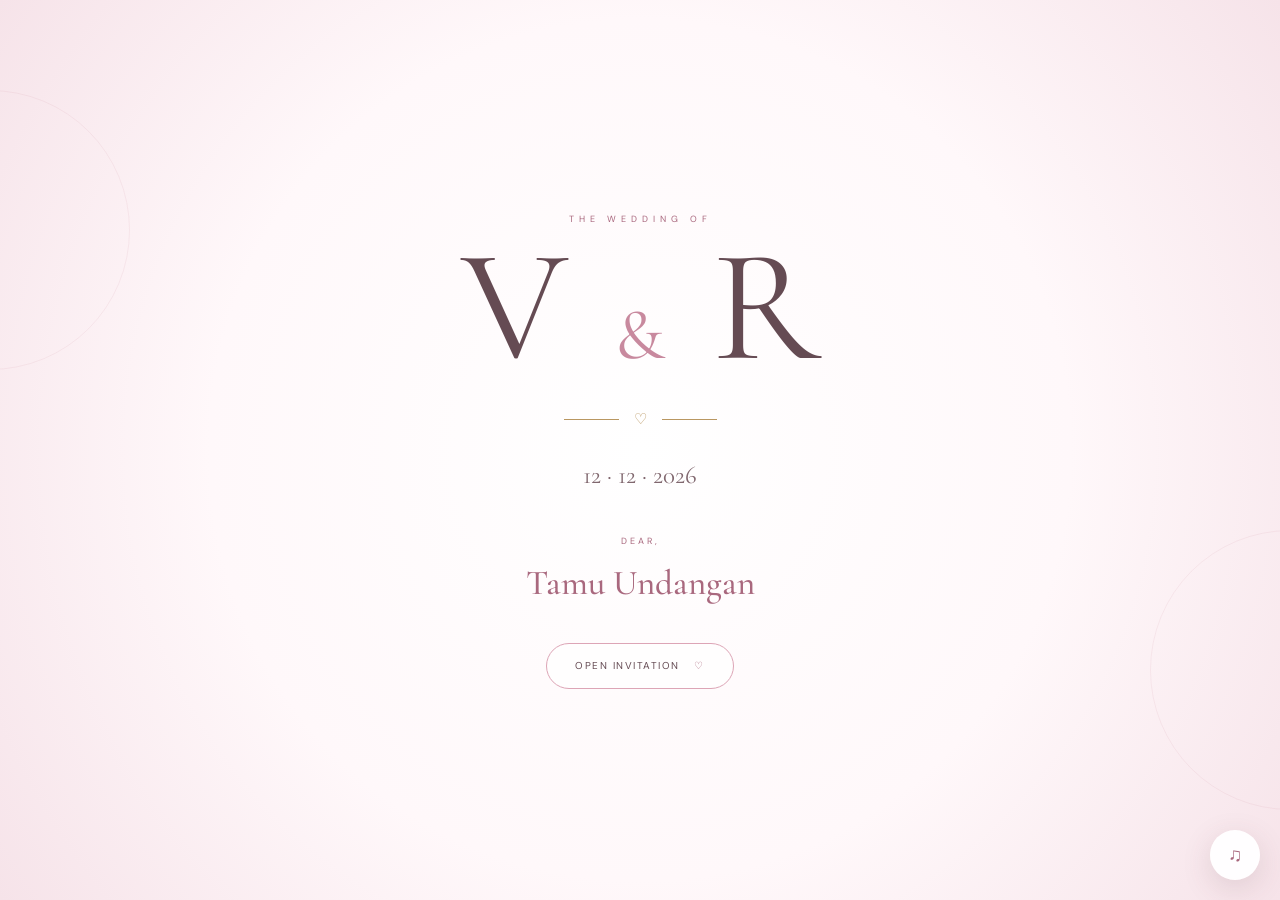
==== commit f70bbd02: "Add celebratory phrase to invitation text" ====
--- a/index.html
+++ b/index.html
@@ -199,6 +199,7 @@
             Dengan penuh rasa syukur dan bahagia,
             kami mengundang Anda untuk menjadi
             bagian dari hari istimewa kami.
+            TAPI PREEENGGGG 
 
         </p>
 
--- a/style.css
+++ b/style.css
@@ -3,7 +3,7 @@
    FULL STYLE.CSS
 ========================================================= */
 
-@import url('https://fonts.googleapis.com/css2?family=Cormorant+Garamond:wght@400;500;600;700&family=DM+Sans:wght@300;400;500;600&family=Playfair+Display:ital,wght@400;500;600&display=swap');
+@import url('https://fonts.googleapis.com/css2?family=Cormorant+Garamond:wght@400;500;600;700&family=DM+Sans:wght@300;400;500;600&display=swap');
 
 
 /* =========================================================
@@ -11,7 +11,8 @@
 ========================================================= */
 
 :root {
-    --pink-50: #fffafa;
+
+    --pink-50: #fffafb;
     --pink-100: #fdf1f4;
     --pink-200: #f8dfe6;
     --pink-300: #efc4d0;
@@ -20,32 +21,25 @@
     --pink-600: #a9687e;
 
     --cream: #fffaf7;
+
     --white: #ffffff;
 
     --brown: #654b53;
     --brown-light: #80676e;
 
     --gold: #b99761;
-    --gold-light: #d8bc8a;
 
     --shadow-soft:
-        0 15px 45px rgba(108, 68, 80, 0.10);
+        0 15px 45px rgba(108,68,80,.10);
 
     --shadow-card:
-        0 20px 60px rgba(108, 68, 80, 0.12);
-
-    --radius: 18px;
+        0 20px 60px rgba(108,68,80,.12);
 
     --serif:
         "Cormorant Garamond",
         Georgia,
         serif;
 
-    --display:
-        "Playfair Display",
-        Georgia,
-        serif;
-
     --sans:
         "DM Sans",
         Arial,
@@ -68,18 +62,21 @@
 }
 
 body {
+
     background: var(--cream);
+
     color: var(--brown);
 
     font-family: var(--sans);
 
     font-size: 15px;
+
     line-height: 1.8;
 
     overflow-x: hidden;
 }
 
-body.lock-scroll {
+body.locked {
     overflow: hidden;
 }
 
@@ -89,8 +86,8 @@
 
 button,
 input,
-textarea,
-select {
+select,
+textarea {
     font: inherit;
 }
 
@@ -105,39 +102,20 @@
 
 
 /* =========================================================
-   SELECTION
-========================================================= */
-
-::selection {
-    background: var(--pink-300);
-    color: var(--brown);
-}
-
-
-/* =========================================================
-   SCROLLBAR
-========================================================= */
-
-::-webkit-scrollbar {
-    width: 7px;
-}
-
-::-webkit-scrollbar-track {
-    background: #fff8f9;
-}
-
-::-webkit-scrollbar-thumb {
-    background: var(--pink-400);
-    border-radius: 20px;
-}
-
-
-/* =========================================================
-   LOADING SCREEN
-========================================================= */
-
-#loadingScreen,
-.loading-screen {
+   HIDDEN
+========================================================= */
+
+.hidden {
+    display: none !important;
+}
+
+
+/* =========================================================
+   LOADER
+========================================================= */
+
+#loader {
+
     position: fixed;
 
     inset: 0;
@@ -145,848 +123,1432 @@
     z-index: 99999;
 
     display: flex;
+
     align-items: center;
+
     justify-content: center;
 
     background:
         radial-gradient(
-            circle at center,
-            #fff,
-            #fff7f8 55%,
-            #f9e8ed
+            circle,
+            #ffffff,
+            #fff7f8 60%,
+            #f8e8ed
         );
 
     transition:
-        opacity 0.8s ease,
-        visibility 0.8s ease;
-}
-
-#loadingScreen.hidden,
-.loading-screen.hidden {
+        opacity .8s ease,
+        visibility .8s ease;
+}
+
+#loader.hide {
+
     opacity: 0;
+
     visibility: hidden;
+
     pointer-events: none;
 }
 
-.loading-content {
+.loader-inner {
     text-align: center;
 }
 
-.loading-content h1 {
-    font-family: var(--serif);
-
-    font-size: 48px;
-    font-weight: 500;
-
-    color: var(--brown);
-}
-
-.loading-content p {
-    margin-top: 5px;
-
-    font-size: 10px;
-    letter-spacing: 4px;
-    text-transform: uppercase;
-
-    color: var(--pink-500);
-}
-
-.loading-heart {
-    width: 35px;
-    height: 35px;
-
-    margin: 25px auto;
-
-    border: 1px solid var(--pink-400);
-    border-radius: 50%;
-
-    position: relative;
-
-    animation: pulse 1.5s infinite;
-}
-
-.loading-heart::before {
-    content: "♡";
-
-    position: absolute;
-
-    inset: 0;
-
-    display: flex;
-    align-items: center;
-    justify-content: center;
-
-    color: var(--pink-500);
-
-    font-size: 20px;
-}
-
-
-/* =========================================================
-   MUSIC BUTTON
-========================================================= */
-
-.music-button,
-.music-toggle,
-#musicToggle {
-    position: fixed;
-
-    right: 20px;
-    bottom: 20px;
-
-    width: 52px;
-    height: 52px;
-
-    z-index: 9999;
-
-    border: none;
-
-    border-radius: 50%;
-
-    background: rgba(255, 255, 255, 0.96);
-
-    color: var(--pink-600);
-
-    box-shadow:
-        0 8px 30px rgba(95, 58, 69, 0.15);
-
-    display: flex;
-    align-items: center;
-    justify-content: center;
-
-    font-size: 20px;
-
-    transition:
-        transform 0.3s ease,
-        box-shadow 0.3s ease;
-}
-
-.music-button:hover,
-.music-toggle:hover,
-#musicToggle:hover {
-    transform: translateY(-4px);
-
-    box-shadow:
-        0 12px 35px rgba(95, 58, 69, 0.20);
-}
-
-.music-button.playing,
-.music-toggle.playing,
-#musicToggle.playing {
-    animation: musicPulse 2s infinite;
-}
-
-
-/* =========================================================
-   COVER
-========================================================= */
-
-.cover,
-.hero,
-#cover {
-    min-height: 100vh;
-
-    position: relative;
-
-    display: flex;
-    align-items: center;
-    justify-content: center;
-
-    overflow: hidden;
-
-    background:
-        radial-gradient(
-            circle at 50% 30%,
-            #ffffff 0%,
-            #fffafa 50%,
-            #f8e9ed 100%
-        );
-}
-
-.cover::before,
-.hero::before {
-    content: "";
-
-    position: absolute;
-
-    inset: 0;
-
-    background:
-        radial-gradient(
-            circle at 15% 20%,
-            rgba(221, 165, 182, 0.15),
-            transparent 25%
-        ),
-        radial-gradient(
-            circle at 85% 75%,
-            rgba(221, 165, 182, 0.12),
-            transparent 25%
-        );
-
-    pointer-events: none;
-}
-
-.cover-content,
-.hero-content {
-    position: relative;
-
-    z-index: 2;
-
-    width: min(900px, 90%);
-
-    text-align: center;
-}
-
-.cover-small,
-.hero-subtitle {
-    font-size: 10px;
-
-    letter-spacing: 5px;
-
-    text-transform: uppercase;
-
-    color: var(--pink-600);
-}
-
-.cover h1,
-.hero h1 {
-    margin-top: 20px;
-
-    font-family: var(--serif);
-
-    font-size: clamp(55px, 8vw, 110px);
-
-    font-weight: 500;
-
-    line-height: 0.9;
-
-    color: var(--brown);
-}
-
-.cover h1 span,
-.hero h1 span {
-    color: var(--pink-500);
-}
-
-.cover-date,
-.hero-date {
-    margin-top: 25px;
-
-    font-family: var(--serif);
-
-    font-size: 24px;
-
-    color: var(--brown-light);
-}
-
-.cover-button {
-    margin-top: 35px;
-
-    padding: 13px 30px;
-
-    border: 1px solid var(--pink-400);
-
-    border-radius: 50px;
-
-    background: rgba(255,255,255,0.75);
-
-    color: var(--brown);
-
-    letter-spacing: 2px;
-
-    font-size: 11px;
-
-    text-transform: uppercase;
-
-    transition: all 0.3s ease;
-}
-
-.cover-button:hover {
-    background: var(--pink-400);
-
-    color: white;
-
-    transform: translateY(-3px);
-}
-
-
-/* =========================================================
-   SECTIONS
-========================================================= */
-
-section {
-    position: relative;
-
-    padding:
-        110px 7%;
-
-    overflow: hidden;
-}
-
-.section-inner {
-    width: min(1150px, 100%);
+.loader-ring {
+
+    width: 48px;
+    height: 48px;
 
     margin: auto;
-}
-
-.section-label {
-    margin-bottom: 10px;
-
-    text-align: center;
-
-    font-size: 9px;
-
-    letter-spacing: 4px;
-
-    color: var(--pink-600);
-
-    text-transform: uppercase;
-}
-
-.section-title {
-    text-align: center;
-
-    font-family: var(--serif);
-
-    font-size: clamp(42px, 6vw, 70px);
-
-    line-height: 1;
-
-    font-weight: 500;
-
-    color: var(--brown);
-}
-
-.section-description {
-    width: min(600px, 100%);
-
-    margin: 20px auto 0;
-
-    text-align: center;
-
-    color: var(--brown-light);
-
-    font-size: 14px;
-}
-
-
-/* =========================================================
-   COUPLE SECTION
-========================================================= */
-
-.couple,
-#couple {
-    min-height: 100vh;
-
-    display: flex;
-    align-items: center;
-
-    background:
-        linear-gradient(
-            180deg,
-            #fffaf8 0%,
-            #fff7f8 100%
-        );
-}
-
-.couple-wrapper {
-    width: min(1000px, 100%);
-
-    margin: auto;
-}
-
-.couple-heading {
-    text-align: center;
-
-    margin-bottom: 60px;
-}
-
-.couple-heading .small-title {
-    font-size: 9px;
-
-    letter-spacing: 5px;
-
-    text-transform: uppercase;
-
-    color: var(--pink-600);
-}
-
-.couple-heading h2 {
-    max-width: 700px;
-
-    margin: 18px auto 0;
-
-    font-family: var(--serif);
-
-    font-size: clamp(45px, 6vw, 72px);
-
-    line-height: 0.95;
-
-    font-weight: 500;
-
-    color: var(--brown);
-}
-
-
-/* =========================================================
-   COUPLE GRID
-========================================================= */
-
-.couple-container,
-.couple-grid {
-    display: grid;
-
-    grid-template-columns:
-        1fr
-        auto
-        1fr;
-
-    align-items: start;
-
-    gap: 55px;
-
-    width: min(850px, 100%);
-
-    margin: auto;
-}
-
-
-/* =========================================================
-   PERSON CARD
-========================================================= */
-
-.person-card {
-    text-align: center;
-
-    min-width: 0;
-}
-
-.person-card h3 {
-    margin-top: 5px;
-
-    font-family: var(--serif);
-
-    font-size: 36px;
-
-    font-weight: 500;
-
-    line-height: 1;
-
-    color: var(--pink-600);
-}
-
-.person-card .role {
-    margin-top: 10px;
-
-    font-size: 8px;
-
-    letter-spacing: 3px;
-
-    color: var(--gold);
-
-    text-transform: uppercase;
-}
-
-.person-card .parents {
-    margin-top: 15px;
-
-    font-size: 13px;
-
-    line-height: 1.8;
-
-    color: var(--brown-light);
-}
-
-
-/* =========================================================
-   COUPLE PHOTO
-   SMALL VERSION
-========================================================= */
-
-.person-photo,
-.couple-photo {
-    width: 120px;
-    height: 165px;
-
-    margin: 0 auto 20px;
-
-    position: relative;
-
-    overflow: hidden;
-
-    border-radius:
-        62px 62px 8px 8px;
-
-    border:
-        5px solid rgba(255,255,255,0.96);
-
-    background:
-        linear-gradient(
-            145deg,
-            #edc5d0,
-            #c98fa4
-        );
-
-    box-shadow:
-        0 12px 30px
-        rgba(100, 60, 75, 0.12);
-
-    transition:
-        transform 0.45s ease,
-        box-shadow 0.45s ease;
-}
-
-.person-photo img,
-.couple-photo img {
-    width: 100%;
-    height: 100%;
-
-    display: block;
-
-    object-fit: cover;
-
-    object-position: center;
-
-    transition:
-        transform 0.7s ease;
-}
-
-.person-card:hover .person-photo,
-.person-card:hover .couple-photo {
-    transform: translateY(-4px);
-
-    box-shadow:
-        0 18px 40px
-        rgba(100, 60, 75, 0.18);
-}
-
-.person-card:hover .person-photo img,
-.person-card:hover .couple-photo img {
-    transform: scale(1.04);
-}
-
-.person-photo::after,
-.couple-photo::after {
-    content: "";
-
-    position: absolute;
-
-    inset: 3px;
-
-    border-radius:
-        58px 58px 5px 5px;
-
-    border:
-        1px solid
-        rgba(255,255,255,0.75);
-
-    pointer-events: none;
-
-    z-index: 3;
-}
-
-
-/* =========================================================
-   V & R
-========================================================= */
-
-.couple-divider {
-    align-self: center;
-
-    display: flex;
-
-    align-items: center;
-    justify-content: center;
-
-    font-family: var(--serif);
-
-    font-size: 48px;
-
-    color: var(--gold);
-}
-
-.couple-divider span {
-    display: block;
-
-    transform: translateY(-20px);
-}
-
-
-/* =========================================================
-   DECORATIVE PETALS
-========================================================= */
-
-.petal {
-    position: absolute;
-
-    width: 10px;
-    height: 18px;
-
-    border-radius:
-        100% 0 100% 0;
-
-    background: rgba(221, 165, 182, 0.45);
-
-    pointer-events: none;
-
-    animation:
-        petalFall linear infinite;
-}
-
-.petal:nth-child(1) {
-    left: 10%;
-    animation-duration: 12s;
-}
-
-.petal:nth-child(2) {
-    left: 30%;
-    animation-duration: 16s;
-    animation-delay: 2s;
-}
-
-.petal:nth-child(3) {
-    left: 55%;
-    animation-duration: 13s;
-    animation-delay: 4s;
-}
-
-.petal:nth-child(4) {
-    left: 75%;
-    animation-duration: 17s;
-    animation-delay: 1s;
-}
-
-.petal:nth-child(5) {
-    left: 90%;
-    animation-duration: 14s;
-    animation-delay: 5s;
-}
-
-
-/* =========================================================
-   QUOTE
-========================================================= */
-
-.quote-section {
-    background:
-        linear-gradient(
-            135deg,
-            #f8e1e7,
-            #fff8f9
-        );
-
-    text-align: center;
-}
-
-.quote {
-    width: min(800px, 90%);
-
-    margin: auto;
-
-    font-family: var(--serif);
-
-    font-size: clamp(28px, 4vw, 46px);
-
-    line-height: 1.3;
-
-    font-style: italic;
-
-    color: var(--brown);
-}
-
-.quote-author {
-    margin-top: 25px;
-
-    font-size: 10px;
-
-    letter-spacing: 3px;
-
-    text-transform: uppercase;
-
-    color: var(--pink-600);
-}
-
-
-/* =========================================================
-   EVENT SECTION
-========================================================= */
-
-.event-section,
-#event {
-    background: #fffaf8;
-}
-
-.events-grid {
-    width: min(1000px, 100%);
-
-    margin: 60px auto 0;
-
-    display: grid;
-
-    grid-template-columns:
-        repeat(2, 1fr);
-
-    gap: 25px;
-}
-
-.event-card {
-    padding: 45px 30px;
-
-    text-align: center;
-
-    border:
-        1px solid
-        rgba(200, 137, 158, 0.20);
-
-    border-radius: var(--radius);
-
-    background:
-        rgba(255,255,255,0.72);
-
-    box-shadow: var(--shadow-soft);
-
-    transition:
-        transform 0.4s ease,
-        box-shadow 0.4s ease;
-}
-
-.event-card:hover {
-    transform: translateY(-6px);
-
-    box-shadow: var(--shadow-card);
-}
-
-.event-card .event-label {
-    font-size: 9px;
-
-    letter-spacing: 4px;
-
-    color: var(--pink-600);
-
-    text-transform: uppercase;
-}
-
-.event-card h3 {
-    margin-top: 12px;
-
-    font-family: var(--serif);
-
-    font-size: 38px;
-
-    font-weight: 500;
-}
-
-.event-date {
-    margin-top: 12px;
-
-    font-family: var(--serif);
-
-    font-size: 25px;
-
-    color: var(--pink-600);
-}
-
-.event-time {
-    margin-top: 3px;
-
-    color: var(--brown-light);
-
-    font-size: 13px;
-}
-
-.event-location {
-    margin-top: 15px;
-
-    font-size: 13px;
-
-    color: var(--brown-light);
-}
-
-.map-button {
-    display: inline-block;
-
-    margin-top: 25px;
-
-    padding: 10px 22px;
 
     border:
         1px solid
         var(--pink-400);
 
+    border-top-color:
+        transparent;
+
+    border-radius: 50%;
+
+    animation:
+        spin 1.2s linear infinite;
+}
+
+.loader-heart {
+
+    margin-top: -36px;
+
+    position: relative;
+
+    z-index: 2;
+
+    color:
+        var(--pink-600);
+
+    font-size: 21px;
+}
+
+.loader-inner p {
+
+    margin-top: 22px;
+
+    font-size: 9px;
+
+    letter-spacing: 3px;
+
+    text-transform: uppercase;
+
+    color:
+        var(--pink-600);
+}
+
+
+/* =========================================================
+   MUSIC
+========================================================= */
+
+.music-button {
+
+    position: fixed;
+
+    right: 20px;
+    bottom: 20px;
+
+    width: 50px;
+    height: 50px;
+
+    z-index: 9999;
+
+    border: none;
+
+    border-radius: 50%;
+
+    background:
+        rgba(255,255,255,.96);
+
+    color:
+        var(--pink-600);
+
+    box-shadow:
+        0 8px 30px
+        rgba(95,58,69,.15);
+
+    font-size: 19px;
+
+    transition:
+        transform .3s ease,
+        box-shadow .3s ease;
+}
+
+.music-button:hover {
+
+    transform:
+        translateY(-4px);
+
+    box-shadow:
+        0 12px 35px
+        rgba(95,58,69,.20);
+}
+
+.music-button.playing {
+
+    animation:
+        musicPulse 2s infinite;
+}
+
+
+/* =========================================================
+   OPENING
+========================================================= */
+
+.opening {
+
+    min-height: 100vh;
+
+    position: fixed;
+
+    inset: 0;
+
+    z-index: 9000;
+
+    display: flex;
+
+    align-items: center;
+
+    justify-content: center;
+
+    text-align: center;
+
+    overflow: hidden;
+
+    background:
+        radial-gradient(
+            circle at center,
+            #ffffff 0%,
+            #fff8fa 55%,
+            #f6e3e9 100%
+        );
+
+    transition:
+        opacity 1s ease,
+        visibility 1s ease,
+        transform 1s ease;
+}
+
+.opening.closed {
+
+    opacity: 0;
+
+    visibility: hidden;
+
+    pointer-events: none;
+
+    transform:
+        scale(1.03);
+}
+
+.opening-content {
+
+    position: relative;
+
+    z-index: 3;
+
+    width: min(800px,90%);
+
+    animation:
+        fadeUp 1.2s ease;
+}
+
+.opening-small {
+
+    font-size: 9px;
+
+    letter-spacing: 5px;
+
+    color:
+        var(--pink-600);
+}
+
+.opening h1 {
+
+    margin-top: 15px;
+
+    font-family: var(--serif);
+
+    font-size:
+        clamp(90px,15vw,160px);
+
+    font-weight: 400;
+
+    line-height: .8;
+
+    color:
+        var(--brown);
+}
+
+.opening h1 span {
+
+    font-size: .45em;
+
+    color:
+        var(--pink-500);
+
+    margin:
+        0 10px;
+}
+
+.ornament {
+
+    display: flex;
+
+    align-items: center;
+
+    justify-content: center;
+
+    gap: 15px;
+
+    margin: 35px auto 20px;
+
+    color:
+        var(--gold);
+}
+
+.ornament span {
+
+    width: 55px;
+
+    height: 1px;
+
+    background:
+        var(--gold);
+}
+
+.opening-date {
+
+    font-family: var(--serif);
+
+    font-size: 25px;
+
+    color:
+        var(--brown-light);
+}
+
+.guest-label {
+
+    margin-top: 35px;
+
+    font-size: 9px;
+
+    letter-spacing: 3px;
+
+    text-transform: uppercase;
+
+    color:
+        var(--pink-600);
+}
+
+.opening h2 {
+
+    margin-top: 3px;
+
+    font-family: var(--serif);
+
+    font-size: 35px;
+
+    font-weight: 500;
+
+    color:
+        var(--pink-600);
+}
+
+.open-button {
+
+    margin-top: 28px;
+
+    padding:
+        13px 28px;
+
+    border:
+        1px solid
+        var(--pink-400);
+
     border-radius: 50px;
 
-    color: var(--pink-600);
+    background:
+        rgba(255,255,255,.75);
+
+    color:
+        var(--brown);
 
     font-size: 10px;
 
-    letter-spacing: 1px;
-
-    transition: all 0.3s ease;
-}
-
-.map-button:hover {
-    background: var(--pink-400);
-
-    color: white;
-}
-
-
-/* =========================================================
-   COUNTDOWN
-========================================================= */
-
-.countdown-section {
+    letter-spacing: 1.5px;
+
+    text-transform: uppercase;
+
+    transition:
+        all .3s ease;
+}
+
+.open-button span:last-child {
+
+    margin-left: 10px;
+
+    color:
+        var(--pink-600);
+}
+
+.open-button:hover {
+
+    background:
+        var(--pink-500);
+
+    color:
+        white;
+
+    transform:
+        translateY(-3px);
+}
+
+
+/* =========================================================
+   DECORATION
+========================================================= */
+
+.opening-decoration {
+
+    position: absolute;
+
+    width: 280px;
+    height: 280px;
+
+    border:
+        1px solid
+        rgba(200,137,158,.12);
+
+    border-radius: 50%;
+}
+
+.decoration-left {
+
+    left: -150px;
+    top: 10%;
+
+}
+
+.decoration-right {
+
+    right: -150px;
+    bottom: 10%;
+}
+
+
+/* =========================================================
+   MAIN
+========================================================= */
+
+#mainContent {
+
+    opacity: 1;
+
+    transition:
+        opacity .8s ease;
+}
+
+
+/* =========================================================
+   CONTAINER
+========================================================= */
+
+.container {
+
+    width:
+        min(1100px, 100%);
+
+    margin:
+        auto;
+}
+
+.container.narrow {
+
+    width:
+        min(700px,100%);
+}
+
+
+/* =========================================================
+   SECTIONS
+========================================================= */
+
+section {
+
+    position: relative;
+
+    padding:
+        110px 6%;
+
+    overflow: hidden;
+}
+
+.eyebrow {
+
+    text-align: center;
+
+    font-size: 9px;
+
+    letter-spacing: 4px;
+
+    text-transform: uppercase;
+
+    color:
+        var(--pink-600);
+}
+
+.section-title {
+
+    margin-top: 12px;
+
+    text-align: center;
+
+    font-family:
+        var(--serif);
+
+    font-size:
+        clamp(45px,6vw,72px);
+
+    font-weight: 500;
+
+    line-height: .95;
+
+    color:
+        var(--brown);
+}
+
+
+/* =========================================================
+   HERO
+========================================================= */
+
+.hero {
+
+    min-height: 100vh;
+
+    display: flex;
+
+    align-items: center;
+
+    justify-content: center;
+
+    text-align: center;
+
+    background:
+        radial-gradient(
+            circle at center,
+            #ffffff,
+            #fff9fa 60%,
+            #f8e9ed
+        );
+}
+
+.hero-content {
+
+    position: relative;
+
+    z-index: 2;
+
+    width:
+        min(850px,90%);
+}
+
+.hero h1 {
+
+    margin-top: 20px;
+
+    font-family:
+        var(--serif);
+
+    font-size:
+        clamp(65px,10vw,120px);
+
+    font-weight: 500;
+
+    line-height: .85;
+}
+
+.hero h1 span {
+
+    color:
+        var(--pink-500);
+}
+
+.hero-description {
+
+    width:
+        min(620px,100%);
+
+    margin:
+        30px auto;
+
+    color:
+        var(--brown-light);
+}
+
+.hero-date {
+
+    display: inline-flex;
+
+    align-items: center;
+
+    gap: 15px;
+
+    margin-top: 20px;
+}
+
+.hero-date > span {
+
+    font-family:
+        var(--serif);
+
+    font-size: 65px;
+
+    line-height: 1;
+
+    color:
+        var(--pink-600);
+}
+
+.hero-date div {
+
+    text-align: left;
+}
+
+.hero-date small {
+
+    display: block;
+
+    font-size: 9px;
+
+    letter-spacing: 3px;
+
+    color:
+        var(--brown-light);
+}
+
+.hero-date strong {
+
+    display: block;
+
+    font-family:
+        var(--serif);
+
+    font-size: 25px;
+
+    font-weight: 500;
+}
+
+.scroll-indicator {
+
+    margin-top: 55px;
+
+    font-size: 8px;
+
+    letter-spacing: 2px;
+
+    text-transform: uppercase;
+
+    color:
+        var(--brown-light);
+}
+
+.scroll-indicator span {
+
+    display: block;
+
+    width: 1px;
+
+    height: 35px;
+
+    margin:
+        0 auto 10px;
+
+    background:
+        var(--pink-400);
+}
+
+
+/* =========================================================
+   HERO GLOW
+========================================================= */
+
+.hero-glow {
+
+    position: absolute;
+
+    width: 350px;
+    height: 350px;
+
+    border-radius: 50%;
+
+    filter: blur(70px);
+
+    opacity: .35;
+
+    background:
+        var(--pink-200);
+}
+
+.glow-one {
+
+    left: -150px;
+    top: 20%;
+}
+
+.glow-two {
+
+    right: -150px;
+    bottom: 10%;
+}
+
+
+/* =========================================================
+   GUEST
+========================================================= */
+
+.guest-section {
+
+    text-align: center;
+
+    background:
+        #fffaf8;
+}
+
+.section-symbol {
+
+    font-size: 35px;
+
+    color:
+        var(--pink-500);
+}
+
+.guest-section h2 {
+
+    margin-top: 18px;
+
+    font-family:
+        var(--serif);
+
+    font-size:
+        clamp(42px,6vw,65px);
+
+    font-weight: 500;
+}
+
+.guest-section h2 span {
+
+    color:
+        var(--pink-600);
+}
+
+.guest-section .container > p:not(.eyebrow):not(.guest-note) {
+
+    margin:
+        25px auto;
+
+    width:
+        min(600px,100%);
+
+    color:
+        var(--brown-light);
+}
+
+.gold-line {
+
+    width: 55px;
+
+    height: 1px;
+
+    margin:
+        25px auto;
+
+    background:
+        var(--gold);
+}
+
+.guest-note {
+
+    font-family:
+        var(--serif);
+
+    font-size: 20px;
+
+    font-style: italic;
+
+    color:
+        var(--brown-light);
+}
+
+
+/* =========================================================
+   COUPLE
+========================================================= */
+
+.couple-section {
+
+    background:
+        linear-gradient(
+            180deg,
+            #fffaf8,
+            #fff5f7
+        );
+}
+
+.couple-grid {
+
+    width:
+        min(780px,100%);
+
+    margin:
+        65px auto 0;
+
+    display: grid;
+
+    grid-template-columns:
+        1fr
+        70px
+        1fr;
+
+    align-items: start;
+
+    gap: 20px;
+}
+
+.person-card {
+
+    text-align: center;
+}
+
+.person-card h3 {
+
+    margin-top: 5px;
+
+    font-family:
+        var(--serif);
+
+    font-size: 34px;
+
+    font-weight: 500;
+
+    line-height: 1;
+
+    color:
+        var(--pink-600);
+}
+
+.person-card .role {
+
+    margin-top: 9px;
+
+    font-size: 8px;
+
+    letter-spacing: 3px;
+
+    text-transform: uppercase;
+
+    color:
+        var(--gold);
+}
+
+.person-card .parents {
+
+    margin-top: 13px;
+
+    font-size: 12px;
+
+    line-height: 1.7;
+
+    color:
+        var(--brown-light);
+}
+
+
+/* =========================================================
+   SMALL COUPLE PHOTO
+========================================================= */
+
+.person-photo {
+
+    width: 92px;
+
+    height: 125px;
+
+    margin:
+        0 auto 18px;
+
+    position: relative;
+
+    overflow: hidden;
+
+    border-radius:
+        48px 48px 7px 7px;
+
+    border:
+        4px solid white;
+
+    background:
+        linear-gradient(
+            145deg,
+            #efd0d8,
+            #c8899e
+        );
+
+    box-shadow:
+        0 10px 25px
+        rgba(100,60,75,.13);
+
+    transition:
+        transform .45s ease,
+        box-shadow .45s ease;
+}
+
+.person-photo img {
+
+    width: 100%;
+    height: 100%;
+
+    display: block;
+
+    object-fit: cover;
+
+    object-position: center;
+
+    transition:
+        transform .6s ease;
+}
+
+.person-photo::after {
+
+    content: "";
+
+    position: absolute;
+
+    inset: 3px;
+
+    border:
+        1px solid
+        rgba(255,255,255,.75);
+
+    border-radius:
+        43px 43px 4px 4px;
+
+    pointer-events: none;
+}
+
+.person-card:hover .person-photo {
+
+    transform:
+        translateY(-4px);
+
+    box-shadow:
+        0 16px 32px
+        rgba(100,60,75,.18);
+}
+
+.person-card:hover .person-photo img {
+
+    transform:
+        scale(1.04);
+}
+
+
+/* =========================================================
+   AMPERSAND
+========================================================= */
+
+.ampersand {
+
+    align-self:
+        center;
+
+    padding-top: 35px;
+
+    text-align: center;
+
+    font-family:
+        var(--serif);
+
+    font-size: 48px;
+
+    color:
+        var(--gold);
+}
+
+
+/* =========================================================
+   QUOTE
+========================================================= */
+
+.quote-section {
+
+    text-align: center;
+
     background:
         linear-gradient(
             135deg,
-            #f6dce4,
-            #fff7f8
+            #f7dfe6,
+            #fff8f9
         );
 }
 
-.countdown {
+.quote {
+
+    font-family:
+        var(--serif);
+
+    font-size:
+        clamp(30px,4vw,46px);
+
+    line-height: 1.25;
+
+    font-style: italic;
+
+    color:
+        var(--brown);
+}
+
+.quote-author {
+
+    margin-top: 20px;
+
+    font-size: 9px;
+
+    letter-spacing: 3px;
+
+    text-transform: uppercase;
+
+    color:
+        var(--pink-600);
+}
+
+
+/* =========================================================
+   GALLERY
+========================================================= */
+
+.gallery-section {
+
+    background:
+        #fffaf8;
+}
+
+.gallery-description {
+
+    width:
+        min(600px,100%);
+
+    margin:
+        20px auto 0;
+
+    text-align: center;
+
+    color:
+        var(--brown-light);
+}
+
+.gallery-grid {
+
+    margin-top: 55px;
+
     display: grid;
 
     grid-template-columns:
-        repeat(4, 1fr);
-
-    gap: 15px;
-
-    width: min(700px, 100%);
-
-    margin: 45px auto 0;
-}
-
-.countdown-item {
-    padding: 25px 10px;
+        repeat(3,1fr);
+
+    gap: 12px;
+}
+
+.gallery-item {
+
+    position: relative;
+
+    height: 300px;
+
+    overflow: hidden;
+
+    border-radius: 12px;
+
+    background:
+        var(--pink-100);
+
+    cursor: pointer;
+}
+
+.gallery-item:nth-child(2),
+.gallery-item:nth-child(5) {
+
+    height: 360px;
+
+    margin-top: -30px;
+}
+
+.gallery-item img {
+
+    width: 100%;
+    height: 100%;
+
+    display: block;
+
+    object-fit: cover;
+
+    transition:
+        transform .8s ease;
+}
+
+.gallery-overlay {
+
+    position: absolute;
+
+    inset: 0;
+
+    display: flex;
+
+    align-items: flex-end;
+
+    justify-content: center;
+
+    padding-bottom: 20px;
+
+    background:
+        linear-gradient(
+            to top,
+            rgba(40,20,25,.25),
+            transparent 45%
+        );
+
+    opacity: 0;
+
+    transition:
+        opacity .4s ease;
+}
+
+.gallery-overlay span {
+
+    color: white;
+
+    font-size: 25px;
+}
+
+.gallery-item:hover img {
+
+    transform:
+        scale(1.07);
+}
+
+.gallery-item:hover .gallery-overlay {
+
+    opacity: 1;
+}
+
+
+/* =========================================================
+   LIGHTBOX
+========================================================= */
+
+.lightbox {
+
+    position: fixed;
+
+    inset: 0;
+
+    z-index: 100000;
+
+    display: flex;
+
+    align-items: center;
+
+    justify-content: center;
+
+    padding: 30px;
+
+    background:
+        rgba(40,22,28,.94);
+
+    opacity: 0;
+
+    visibility: hidden;
+
+    transition:
+        opacity .35s ease,
+        visibility .35s ease;
+}
+
+.lightbox.active {
+
+    opacity: 1;
+
+    visibility: visible;
+}
+
+.lightbox-content {
 
     text-align: center;
-
-    background:
-        rgba(255,255,255,0.75);
+}
+
+.lightbox img {
+
+    max-width:
+        82vw;
+
+    max-height:
+        78vh;
+
+    border-radius: 8px;
+
+    object-fit: contain;
+
+    box-shadow:
+        0 25px 80px
+        rgba(0,0,0,.3);
+}
+
+.lightbox-content p {
+
+    margin-top: 15px;
+
+    color: white;
+
+    font-family:
+        var(--serif);
+
+    font-size: 20px;
+}
+
+.lightbox-close {
+
+    position: absolute;
+
+    top: 20px;
+    right: 25px;
+
+    width: 45px;
+    height: 45px;
+
+    border: none;
+
+    border-radius: 50%;
+
+    background:
+        rgba(255,255,255,.12);
+
+    color: white;
+
+    font-size: 28px;
+}
+
+.lightbox-nav {
+
+    position: absolute;
+
+    top: 50%;
+
+    width: 50px;
+    height: 50px;
+
+    border: none;
+
+    border-radius: 50%;
+
+    background:
+        rgba(255,255,255,.12);
+
+    color: white;
+
+    font-size: 35px;
+
+    line-height: 1;
+}
+
+.lightbox-prev {
+    left: 25px;
+}
+
+.lightbox-next {
+    right: 25px;
+}
+
+
+/* =========================================================
+   EVENTS
+========================================================= */
+
+.event-section {
+
+    background:
+        #fffaf8;
+}
+
+.events-grid {
+
+    width:
+        min(950px,100%);
+
+    margin:
+        55px auto 0;
+
+    display: grid;
+
+    grid-template-columns:
+        repeat(2,1fr);
+
+    gap: 25px;
+}
+
+.event-card {
+
+    padding:
+        45px 30px;
+
+    text-align: center;
+
+    background:
+        rgba(255,255,255,.85);
 
     border:
         1px solid
-        rgba(255,255,255,0.9);
-
-    border-radius: 15px;
-}
-
-.countdown-item strong {
+        rgba(200,137,158,.18);
+
+    border-radius: 18px;
+
+    box-shadow:
+        var(--shadow-soft);
+
+    transition:
+        transform .4s ease,
+        box-shadow .4s ease;
+}
+
+.event-card:hover {
+
+    transform:
+        translateY(-6px);
+
+    box-shadow:
+        var(--shadow-card);
+}
+
+.event-label {
+
+    font-size: 8px;
+
+    letter-spacing: 4px;
+
+    color:
+        var(--pink-600);
+}
+
+.event-card h3 {
+
+    margin-top: 10px;
+
+    font-family:
+        var(--serif);
+
+    font-size: 36px;
+
+    font-weight: 500;
+}
+
+.event-date {
+
+    margin-top: 10px;
+
+    font-family:
+        var(--serif);
+
+    font-size: 23px;
+
+    color:
+        var(--pink-600);
+}
+
+.event-time {
+
+    font-size: 12px;
+
+    color:
+        var(--brown-light);
+}
+
+.event-location {
+
+    margin-top: 15px;
+
+    font-size: 12px;
+
+    color:
+        var(--brown-light);
+}
+
+.location-button {
+
+    display: inline-block;
+
+    margin-top: 22px;
+
+    padding:
+        9px 20px;
+
+    border:
+        1px solid
+        var(--pink-400);
+
+    border-radius: 50px;
+
+    font-size: 9px;
+
+    letter-spacing: 1px;
+
+    color:
+        var(--pink-600);
+
+    transition:
+        all .3s ease;
+}
+
+.location-button:hover {
+
+    background:
+        var(--pink-500);
+
+    color: white;
+}
+
+
+/* =========================================================
+   COUNTDOWN
+========================================================= */
+
+.countdown-section {
+
+    background:
+        linear-gradient(
+            135deg,
+            #f7dce4,
+            #fff7f9
+        );
+}
+
+.countdown {
+
+    width:
+        min(700px,100%);
+
+    margin:
+        45px auto 0;
+
+    display: grid;
+
+    grid-template-columns:
+        repeat(4,1fr);
+
+    gap: 12px;
+}
+
+.count-box {
+
+    padding:
+        25px 10px;
+
+    text-align: center;
+
+    background:
+        rgba(255,255,255,.72);
+
+    border:
+        1px solid
+        rgba(255,255,255,.9);
+
+    border-radius: 14px;
+}
+
+.count-box strong {
+
     display: block;
 
-    font-family: var(--serif);
-
-    font-size: 42px;
+    font-family:
+        var(--serif);
+
+    font-size: 40px;
 
     font-weight: 500;
 
     line-height: 1;
 
-    color: var(--pink-600);
-}
-
-.countdown-item span {
+    color:
+        var(--pink-600);
+}
+
+.count-box span {
+
     display: block;
 
     margin-top: 8px;
@@ -995,163 +1557,10 @@
 
     letter-spacing: 2px;
 
-    color: var(--brown-light);
-
     text-transform: uppercase;
-}
-
-
-/* =========================================================
-   GALLERY
-========================================================= */
-
-.gallery-section {
-    background: #fffaf8;
-}
-
-.gallery-grid {
-    width: min(1050px, 100%);
-
-    margin: 55px auto 0;
-
-    display: grid;
-
-    grid-template-columns:
-        repeat(3, 1fr);
-
-    gap: 14px;
-}
-
-.gallery-item {
-    position: relative;
-
-    overflow: hidden;
-
-    height: 320px;
-
-    border-radius: 12px;
-
-    background: var(--pink-100);
-
-    cursor: pointer;
-}
-
-.gallery-item:nth-child(2),
-.gallery-item:nth-child(5) {
-    height: 400px;
-}
-
-.gallery-item img {
-    width: 100%;
-    height: 100%;
-
-    display: block;
-
-    object-fit: cover;
-
-    transition:
-        transform 0.8s ease,
-        filter 0.8s ease;
-}
-
-.gallery-item::after {
-    content: "";
-
-    position: absolute;
-
-    inset: 0;
-
-    background:
-        linear-gradient(
-            to top,
-            rgba(50,30,35,0.18),
-            transparent 45%
-        );
-
-    opacity: 0;
-
-    transition: opacity 0.4s ease;
-}
-
-.gallery-item:hover img {
-    transform: scale(1.07);
-
-    filter: brightness(0.95);
-}
-
-.gallery-item:hover::after {
-    opacity: 1;
-}
-
-
-/* =========================================================
-   LIGHTBOX
-========================================================= */
-
-.lightbox {
-    position: fixed;
-
-    inset: 0;
-
-    z-index: 99999;
-
-    display: flex;
-
-    align-items: center;
-    justify-content: center;
-
-    padding: 30px;
-
-    background:
-        rgba(45, 25, 32, 0.92);
-
-    opacity: 0;
-
-    visibility: hidden;
-
-    transition:
-        opacity 0.4s ease,
-        visibility 0.4s ease;
-}
-
-.lightbox.active {
-    opacity: 1;
-
-    visibility: visible;
-}
-
-.lightbox img {
-    max-width: 90vw;
-    max-height: 85vh;
-
-    object-fit: contain;
-
-    border-radius: 8px;
-
-    box-shadow:
-        0 25px 80px
-        rgba(0,0,0,0.30);
-}
-
-.lightbox-close {
-    position: absolute;
-
-    top: 20px;
-    right: 25px;
-
-    width: 45px;
-    height: 45px;
-
-    border: none;
-
-    border-radius: 50%;
-
-    background:
-        rgba(255,255,255,0.12);
-
-    color: white;
-
-    font-size: 25px;
+
+    color:
+        var(--brown-light);
 }
 
 
@@ -1160,6 +1569,7 @@
 ========================================================= */
 
 .rsvp-section {
+
     background:
         linear-gradient(
             180deg,
@@ -1168,91 +1578,118 @@
         );
 }
 
-.rsvp-container {
-    width: min(650px, 100%);
-
-    margin: 50px auto 0;
-
-    padding: 40px;
-
-    background:
-        rgba(255,255,255,0.82);
+.rsvp-description {
+
+    width:
+        min(600px,100%);
+
+    margin:
+        20px auto 40px;
+
+    text-align: center;
+
+    color:
+        var(--brown-light);
+}
+
+#rsvpForm {
+
+    width:
+        min(620px,100%);
+
+    margin:
+        auto;
+
+    padding:
+        38px;
+
+    background:
+        rgba(255,255,255,.84);
 
     border:
         1px solid
-        rgba(200,137,158,0.18);
+        rgba(200,137,158,.18);
 
     border-radius: 20px;
 
-    box-shadow: var(--shadow-card);
-}
-
-.rsvp-form {
+    box-shadow:
+        var(--shadow-card);
+}
+
+.input-group {
+
     display: grid;
 
-    gap: 18px;
-}
-
-.form-group {
-    display: grid;
-
     gap: 7px;
-}
-
-.form-group label {
-    font-size: 10px;
+
+    margin-bottom: 18px;
+}
+
+.input-group label {
+
+    font-size: 9px;
 
     letter-spacing: 1px;
 
-    color: var(--brown-light);
-
     text-transform: uppercase;
-}
-
-.form-group input,
-.form-group select,
-.form-group textarea {
+
+    color:
+        var(--brown-light);
+}
+
+.input-group input,
+.input-group select,
+.input-group textarea {
+
     width: 100%;
 
-    padding: 13px 15px;
+    padding:
+        13px 15px;
 
     border:
         1px solid
-        rgba(169,104,126,0.20);
+        rgba(169,104,126,.20);
 
     border-radius: 10px;
 
     outline: none;
 
-    background: #fffafa;
-
-    color: var(--brown);
+    background:
+        #fffafa;
+
+    color:
+        var(--brown);
 
     transition:
-        border 0.3s ease,
-        box-shadow 0.3s ease;
-}
-
-.form-group textarea {
+        border .3s ease,
+        box-shadow .3s ease;
+}
+
+.input-group textarea {
+
     min-height: 110px;
 
     resize: vertical;
 }
 
-.form-group input:focus,
-.form-group select:focus,
-.form-group textarea:focus {
-    border-color: var(--pink-400);
+.input-group input:focus,
+.input-group select:focus,
+.input-group textarea:focus {
+
+    border-color:
+        var(--pink-400);
 
     box-shadow:
         0 0 0 4px
-        rgba(221,165,182,0.12);
+        rgba(221,165,182,.12);
 }
 
 .submit-button {
+
     width: 100%;
 
-    padding: 14px 20px;
+    padding:
+        14px 20px;
 
     border: none;
 
@@ -1267,110 +1704,136 @@
 
     color: white;
 
-    font-size: 11px;
+    font-size: 10px;
 
     letter-spacing: 2px;
 
     text-transform: uppercase;
 
     transition:
-        transform 0.3s ease,
-        box-shadow 0.3s ease;
+        transform .3s ease,
+        box-shadow .3s ease;
 }
 
 .submit-button:hover {
-    transform: translateY(-3px);
+
+    transform:
+        translateY(-3px);
 
     box-shadow:
         0 12px 30px
-        rgba(169,104,126,0.25);
-}
-
-
-/* =========================================================
-   RSVP SUCCESS
-========================================================= */
-
-.rsvp-success {
-    padding: 20px;
+        rgba(169,104,126,.25);
+}
+
+.submit-button:disabled {
+
+    opacity: .65;
+
+    cursor:
+        wait;
+}
+
+.rsvp-status {
+
+    margin-top: 18px;
 
     text-align: center;
 
-    border-radius: 12px;
-
-    background: #f8e4ea;
-
-    color: var(--pink-600);
-}
-
-
-/* =========================================================
-   WEDDING GIFT
+    font-size: 12px;
+}
+
+
+/* =========================================================
+   GIFT
 ========================================================= */
 
 .gift-section {
-    background: #fffaf8;
-}
-
-.gift-grid {
-    width: min(900px, 100%);
-
-    margin: 50px auto 0;
-
-    display: grid;
-
-    grid-template-columns:
-        repeat(2, 1fr);
-
-    gap: 25px;
+
+    text-align: center;
+
+    background:
+        #fffaf8;
+}
+
+.gift-section > .container > p:not(.eyebrow) {
+
+    width:
+        min(600px,100%);
+
+    margin:
+        20px auto;
+
+    color:
+        var(--brown-light);
 }
 
 .gift-card {
-    padding: 35px;
-
-    text-align: center;
-
-    background: white;
+
+    width:
+        min(430px,100%);
+
+    margin:
+        35px auto 0;
+
+    padding:
+        35px 25px;
+
+    background:
+        white;
 
     border:
         1px solid
-        rgba(200,137,158,0.15);
+        rgba(200,137,158,.15);
 
     border-radius: 18px;
 
-    box-shadow: var(--shadow-soft);
+    box-shadow:
+        var(--shadow-soft);
+}
+
+.bank-logo {
+
+    font-size: 9px;
+
+    letter-spacing: 4px;
+
+    color:
+        var(--gold);
 }
 
 .gift-card h3 {
-    font-family: var(--serif);
-
-    font-size: 30px;
+
+    margin-top: 15px;
+
+    font-family:
+        var(--serif);
+
+    font-size: 28px;
+
+    letter-spacing: 2px;
 
     font-weight: 500;
+
+    color:
+        var(--pink-600);
 }
 
 .gift-card p {
-    margin-top: 10px;
-
-    color: var(--brown-light);
-
-    font-size: 13px;
-}
-
-.account-number {
+
+    margin-top: 5px;
+
+    font-size: 12px;
+
+    color:
+        var(--brown-light);
+}
+
+.copy-button {
+
     margin-top: 18px;
 
-    font-size: 20px;
-
-    letter-spacing: 2px;
-
-    color: var(--pink-600);
-}
-
-.copy-button {
-    margin-top: 18px;
-
-    padding: 9px 20px;
+    padding:
+        9px 20px;
 
     border:
         1px solid
@@ -1380,139 +1843,163 @@
 
     background: white;
 
-    color: var(--pink-600);
+    color:
+        var(--pink-600);
+
+    font-size: 9px;
+
+    transition:
+        all .3s ease;
+}
+
+.copy-button:hover {
+
+    background:
+        var(--pink-500);
+
+    color: white;
+}
+
+
+/* =========================================================
+   CLOSING
+========================================================= */
+
+.closing-section {
+
+    min-height:
+        70vh;
+
+    display: flex;
+
+    align-items: center;
+
+    justify-content: center;
+
+    text-align: center;
+
+    background:
+        linear-gradient(
+            135deg,
+            #f5dce3,
+            #fff7f9
+        );
+}
+
+.closing-content {
+
+    width:
+        min(650px,90%);
+}
+
+.closing-flower {
+
+    font-size: 30px;
+
+    color:
+        var(--pink-600);
+}
+
+.closing-content h2 {
+
+    margin-top: 15px;
+
+    font-family:
+        var(--serif);
+
+    font-size:
+        clamp(55px,8vw,85px);
+
+    font-weight: 500;
+
+    line-height: 1;
+}
+
+.closing-content > p:not(.eyebrow) {
+
+    margin:
+        20px auto;
+
+    color:
+        var(--brown-light);
+}
+
+.closing-names {
+
+    margin-top: 30px;
+
+    font-family:
+        var(--serif);
+
+    font-size: 30px;
+
+    color:
+        var(--pink-600);
+}
+
+.closing-heart {
+
+    margin-top: 20px;
+
+    font-size: 25px;
+
+    color:
+        var(--pink-600);
+}
+
+
+/* =========================================================
+   FOOTER
+========================================================= */
+
+footer {
+
+    padding:
+        35px 20px;
+
+    text-align: center;
+
+    background:
+        #f2d8e0;
+
+    color:
+        var(--brown-light);
 
     font-size: 10px;
 }
 
 
 /* =========================================================
-   FOOTER
-========================================================= */
-
-footer {
-    padding:
-        80px 20px;
-
-    text-align: center;
-
-    background:
-        #f5dce3;
-
-    color: var(--brown);
-}
-
-footer h2 {
-    font-family: var(--serif);
-
-    font-size: 45px;
-
-    font-weight: 500;
-}
-
-footer p {
-    margin-top: 10px;
-
-    font-size: 12px;
-
-    color: var(--brown-light);
-}
-
-.footer-heart {
-    margin-top: 25px;
-
-    font-size: 25px;
-
-    color: var(--pink-600);
-}
-
-
-/* =========================================================
-   FLOATING HEARTS
-========================================================= */
-
-.floating-heart {
+   PETALS
+========================================================= */
+
+.petals {
+
     position: fixed;
 
-    bottom: -30px;
-
-    z-index: 5;
+    inset: 0;
+
+    z-index: 4;
 
     pointer-events: none;
 
-    color: rgba(200,137,158,0.35);
-
-    font-size: 14px;
+    overflow: hidden;
+}
+
+.petal {
+
+    position: absolute;
+
+    top: -30px;
+
+    border-radius:
+        100% 0 100% 0;
+
+    background:
+        rgba(221,165,182,.45);
 
     animation:
-        floatHeart linear forwards;
-}
-
-
-/* =========================================================
-   PERSONAL GUEST
-========================================================= */
-
-.guest-name {
-    font-family: var(--serif);
-
-    font-size: 30px;
-
-    color: var(--pink-600);
-
-    text-align: center;
-}
-
-.guest-label {
-    font-size: 9px;
-
-    letter-spacing: 3px;
-
-    color: var(--gold);
-
-    text-align: center;
-
-    text-transform: uppercase;
-}
-
-
-/* =========================================================
-   BUTTON
-========================================================= */
-
-.btn {
-    display: inline-flex;
-
-    align-items: center;
-    justify-content: center;
-
-    gap: 8px;
-
-    padding: 12px 25px;
-
-    border-radius: 50px;
-
-    border:
-        1px solid
-        var(--pink-400);
-
-    background: transparent;
-
-    color: var(--pink-600);
-
-    font-size: 11px;
-
-    letter-spacing: 1px;
-
-    transition: all 0.3s ease;
-}
-
-.btn:hover {
-    background: var(--pink-500);
-
-    color: white;
-
-    transform: translateY(-3px);
+        petalFall linear forwards;
 }
 
 
@@ -1520,60 +2007,78 @@
    ANIMATIONS
 ========================================================= */
 
-@keyframes pulse {
+@keyframes spin {
+
+    to {
+        transform:
+            rotate(360deg);
+    }
+}
+
+@keyframes fadeUp {
+
+    from {
+
+        opacity: 0;
+
+        transform:
+            translateY(25px);
+    }
+
+    to {
+
+        opacity: 1;
+
+        transform:
+            translateY(0);
+    }
+}
+
+@keyframes musicPulse {
 
     0%,
     100% {
-        transform: scale(1);
-        opacity: 1;
-    }
-
-    50% {
-        transform: scale(1.15);
-        opacity: 0.6;
-    }
-}
-
-
-@keyframes musicPulse {
-
-    0%,
-    100% {
+
         box-shadow:
             0 8px 30px
-            rgba(95,58,69,0.15);
+            rgba(95,58,69,.15);
     }
 
     50% {
+
         box-shadow:
             0 8px 35px
-            rgba(200,137,158,0.40);
-    }
-}
-
+            rgba(200,137,158,.4);
+    }
+}
 
 @keyframes petalFall {
 
     0% {
+
         transform:
             translateY(-10vh)
+            translateX(0)
             rotate(0deg);
 
         opacity: 0;
     }
 
     10% {
-        opacity: 0.8;
+
+        opacity: .75;
     }
 
     90% {
-        opacity: 0.5;
+
+        opacity: .45;
     }
 
     100% {
+
         transform:
-            translateY(110vh)
-            translateX(80px)
+            translateY(115vh)
+            translateX(var(--drift))
             rotate(360deg);
 
         opacity: 0;
@@ -1581,314 +2086,276 @@
 }
 
 
-@keyframes floatHeart {
-
-    0% {
-        transform:
-            translateY(0)
-            scale(0.8);
-
-        opacity: 0;
-    }
-
-    10% {
-        opacity: 0.5;
-    }
-
-    90% {
-        opacity: 0.3;
-    }
-
-    100% {
-        transform:
-            translateY(-110vh)
-            translateX(50px)
-            scale(1.3);
-
-        opacity: 0;
-    }
-}
-
-
-/* =========================================================
-   FADE ANIMATION
-========================================================= */
-
-.fade-up {
-    opacity: 0;
-
-    transform: translateY(30px);
-
-    transition:
-        opacity 0.8s ease,
-        transform 0.8s ease;
-}
-
-.fade-up.show {
-    opacity: 1;
-
-    transform: translateY(0);
-}
-
-
-/* =========================================================
-   RESPONSIVE TABLET
-========================================================= */
-
-@media (max-width: 900px) {
+/* =========================================================
+   RESPONSIVE
+========================================================= */
+
+@media (max-width: 800px) {
 
     section {
+
         padding:
-            90px 5%;
-    }
-
-    .couple-container,
+            85px 20px;
+    }
+
     .couple-grid {
-        gap: 30px;
+
+        grid-template-columns:
+            1fr 45px 1fr;
+
+        gap: 8px;
     }
 
     .gallery-grid {
-        gap: 10px;
+
+        gap: 8px;
     }
 
     .gallery-item {
-        height: 260px;
+
+        height: 230px;
     }
 
     .gallery-item:nth-child(2),
     .gallery-item:nth-child(5) {
-        height: 320px;
-    }
-}
-
-
-/* =========================================================
-   RESPONSIVE MOBILE
-========================================================= */
-
-@media (max-width: 768px) {
+
+        height: 270px;
+
+        margin-top: -20px;
+    }
+}
+
+
+@media (max-width: 600px) {
 
     body {
+
         font-size: 14px;
     }
 
-    section {
-        padding:
-            80px 20px;
-    }
-
-
-    /* COVER */
-
-    .cover h1,
+
+    /* OPENING */
+
+    .opening h1 {
+
+        font-size:
+            85px;
+    }
+
+    .opening h2 {
+
+        font-size:
+            30px;
+    }
+
+
+    /* HERO */
+
+    .hero {
+
+        min-height:
+            90vh;
+    }
+
     .hero h1 {
-        font-size: 55px;
-    }
-
-    .cover-small,
-    .hero-subtitle {
-        font-size: 8px;
-
-        letter-spacing: 3px;
+
+        font-size:
+            65px;
+    }
+
+    .hero-description {
+
+        font-size:
+            13px;
     }
 
 
     /* COUPLE */
 
-    .couple {
-        min-height: auto;
-    }
-
-    .couple-heading {
-        margin-bottom: 40px;
-    }
-
-    .couple-heading h2 {
-        font-size: 45px;
-    }
-
-    .couple-container,
     .couple-grid {
+
         grid-template-columns:
-            1fr
-            55px
-            1fr;
-
-        gap: 8px;
-
-        width: 100%;
-    }
-
-
-    /* SMALLER PHOTO */
-
-    .person-photo,
-    .couple-photo {
-        width: 95px;
-        height: 130px;
-
-        border-width: 4px;
+            1fr 35px 1fr;
+
+        gap: 4px;
+    }
+
+    .person-photo {
+
+        width: 78px;
+
+        height: 108px;
+
+        border-width:
+            3px;
 
         border-radius:
-            50px 50px 7px 7px;
-
-        margin-bottom: 16px;
-    }
-
-    .person-photo::after,
-    .couple-photo::after {
-        inset: 3px;
+            40px 40px 6px 6px;
+    }
+
+    .person-photo::after {
+
+        inset: 2px;
 
         border-radius:
-            46px 46px 4px 4px;
-    }
-
+            37px 37px 4px 4px;
+    }
 
     .person-card h3 {
-        font-size: 29px;
+
+        font-size:
+            27px;
     }
 
     .person-card .role {
-        font-size: 7px;
-
-        letter-spacing: 2px;
+
+        font-size:
+            6px;
+
+        letter-spacing:
+            2px;
     }
 
     .person-card .parents {
-        font-size: 11px;
-
-        line-height: 1.65;
-    }
-
-    .couple-divider {
-        font-size: 35px;
-    }
-
-
-    /* EVENT */
-
-    .events-grid {
-        grid-template-columns: 1fr;
-
-        margin-top: 40px;
-    }
-
-    .event-card {
-        padding: 35px 20px;
-    }
-
-
-    /* COUNTDOWN */
-
-    .countdown {
+
+        font-size:
+            9px;
+
+        line-height:
+            1.55;
+    }
+
+    .ampersand {
+
+        font-size:
+            32px;
+
+        padding-top:
+            25px;
+    }
+
+
+    /* GALLERY */
+
+    .gallery-grid {
+
         grid-template-columns:
-            repeat(2, 1fr);
-
-        gap: 10px;
-    }
-
-    .countdown-item {
-        padding: 20px 10px;
-    }
-
-    .countdown-item strong {
-        font-size: 35px;
-    }
-
-
-    /* GALLERY */
-
-    .gallery-grid {
-        grid-template-columns:
-            repeat(2, 1fr);
-
-        gap: 8px;
+            repeat(2,1fr);
     }
 
     .gallery-item,
     .gallery-item:nth-child(2),
     .gallery-item:nth-child(5) {
-        height: 220px;
+
+        height:
+            190px;
+
+        margin-top:
+            0;
+    }
+
+
+    /* EVENTS */
+
+    .events-grid {
+
+        grid-template-columns:
+            1fr;
+    }
+
+
+    /* COUNTDOWN */
+
+    .countdown {
+
+        grid-template-columns:
+            repeat(2,1fr);
+    }
+
+    .count-box strong {
+
+        font-size:
+            34px;
     }
 
 
     /* RSVP */
 
-    .rsvp-container {
-        padding: 25px 18px;
-    }
-
-
-    /* GIFT */
-
-    .gift-grid {
-        grid-template-columns: 1fr;
+    #rsvpForm {
+
+        padding:
+            25px 18px;
+    }
+
+
+    /* LIGHTBOX */
+
+    .lightbox-prev {
+
+        left: 10px;
+    }
+
+    .lightbox-next {
+
+        right: 10px;
+    }
+
+    .lightbox-nav {
+
+        width: 40px;
+        height: 40px;
+
+        font-size: 28px;
     }
 
 
     /* MUSIC */
 
-    .music-button,
-    .music-toggle,
-    #musicToggle {
-        width: 46px;
-        height: 46px;
+    .music-button {
+
+        width: 45px;
+        height: 45px;
 
         right: 15px;
         bottom: 15px;
     }
-
-
-    /* FOOTER */
-
-    footer h2 {
-        font-size: 38px;
-    }
-}
-
-
-/* =========================================================
-   SMALL PHONE
-========================================================= */
-
-@media (max-width: 420px) {
-
-    .cover h1,
-    .hero h1 {
-        font-size: 47px;
-    }
-
-    .couple-heading h2 {
-        font-size: 39px;
-    }
-
-    .couple-container,
+}
+
+
+@media (max-width: 400px) {
+
+    .person-photo {
+
+        width:
+            72px;
+
+        height:
+            100px;
+    }
+
+    .person-card h3 {
+
+        font-size:
+            25px;
+    }
+
+    .person-card .parents {
+
+        font-size:
+            8px;
+    }
+
     .couple-grid {
+
         grid-template-columns:
-            1fr
-            40px
-            1fr;
-
-        gap: 4px;
-    }
-
-    .person-photo,
-    .couple-photo {
-        width: 88px;
-        height: 120px;
-    }
-
-    .person-card h3 {
-        font-size: 27px;
-    }
-
-    .person-card .parents {
-        font-size: 10px;
+            1fr 30px 1fr;
     }
 
     .gallery-item,
     .gallery-item:nth-child(2),
     .gallery-item:nth-child(5) {
-        height: 180px;
-    }
-}
+
+        height:
+            165px;
+    }
+}
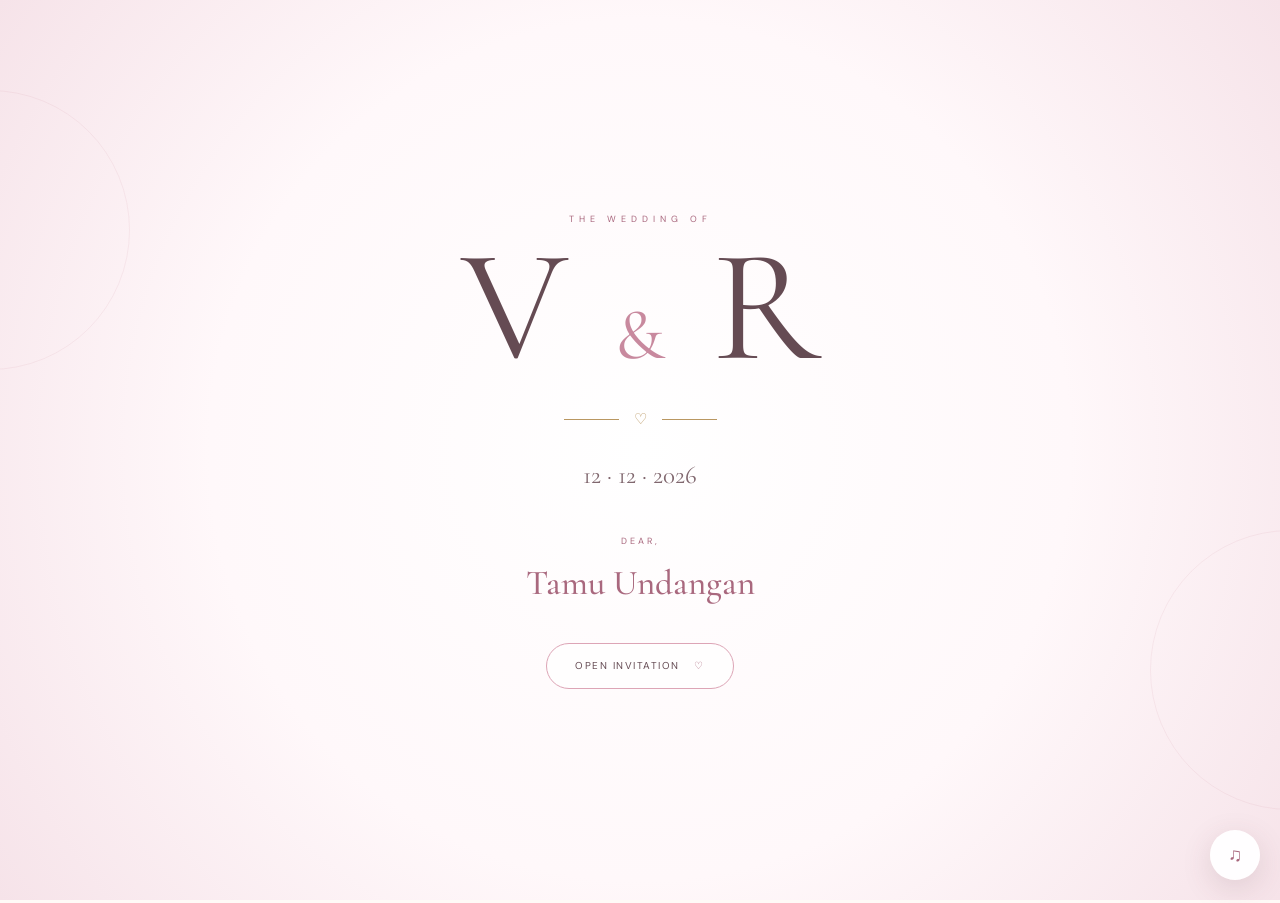
==== commit baab3376: "Add guestbook section with form and comments display Added a guestbook section with a form for user " ====
--- a/index.html
+++ b/index.html
@@ -1089,6 +1089,56 @@
 
 
 <script src="script.js"></script>
-
+<section class="guestbook-section" id="guestbook">
+    <div class="section-title">
+        <span>♡</span>
+        <h2>Ucapan & Doa</h2>
+        <p>Berikan ucapan terbaik untuk kedua mempelai</p>
+    </div>
+
+    <div class="guestbook-card">
+
+        <form id="guestbookForm">
+
+            <div class="input-group">
+                <label for="commentName">Nama</label>
+                <input
+                    type="text"
+                    id="commentName"
+                    placeholder="Masukkan nama kamu"
+                    required
+                >
+            </div>
+
+            <div class="input-group">
+                <label for="commentMessage">Ucapan</label>
+                <textarea
+                    id="commentMessage"
+                    placeholder="Tuliskan ucapan dan doa..."
+                    rows="4"
+                    required
+                ></textarea>
+            </div>
+
+            <button type="submit" class="comment-btn">
+                <span>♡</span> Kirim Ucapan
+            </button>
+
+        </form>
+
+        <div id="commentStatus"></div>
+
+        <div class="comments-container">
+            <h3>Ucapan dari Tamu</h3>
+
+            <div id="commentsList">
+                <div class="loading-comments">
+                    Memuat ucapan...
+                </div>
+            </div>
+        </div>
+
+    </div>
+</section>
 </body>
 </html>
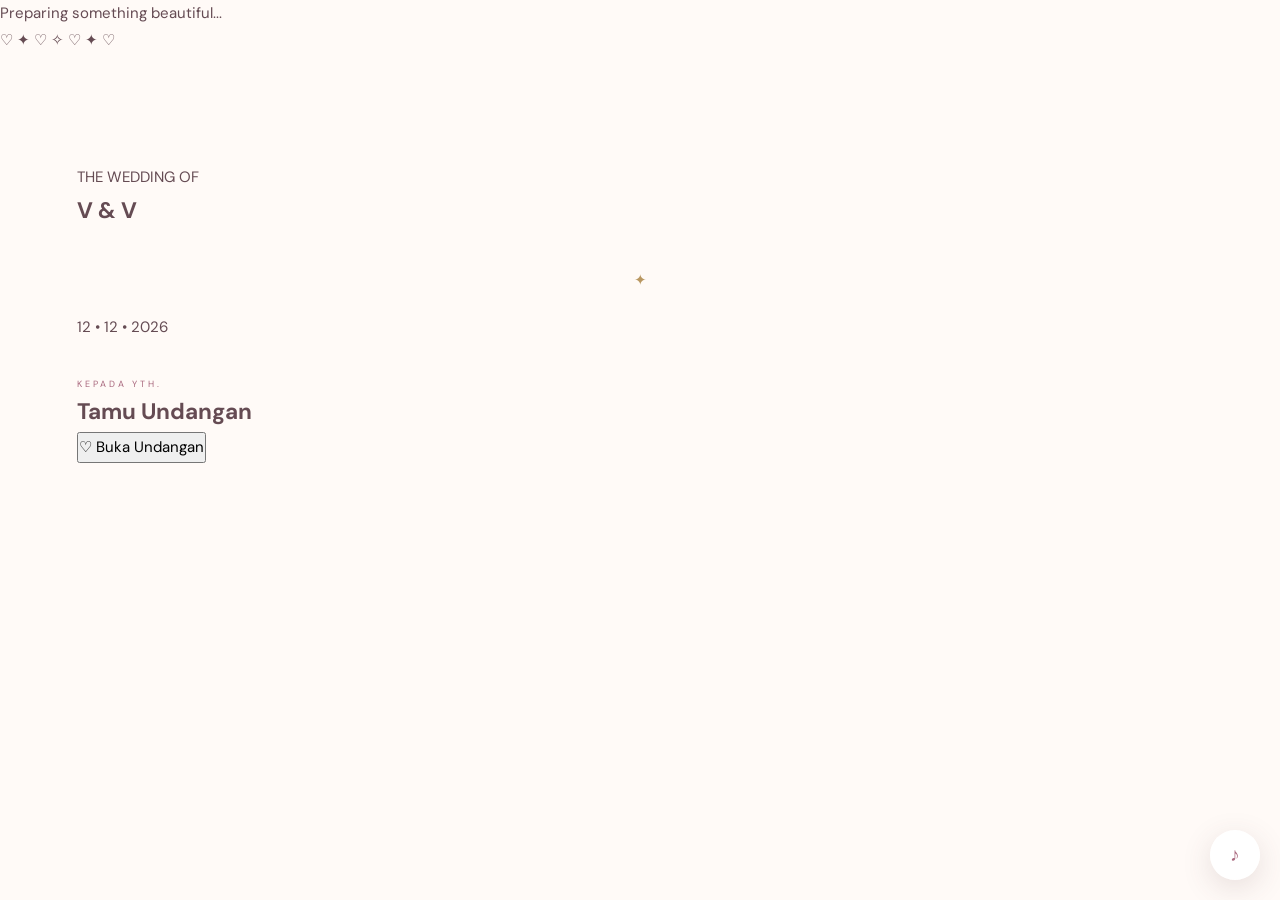
==== commit 3d381dcb: "Update index.html" ====
--- a/index.html
+++ b/index.html
@@ -1,407 +1,252 @@
 <!DOCTYPE html>
 <html lang="id">
-
 <head>
-
     <meta charset="UTF-8">
-
-    <meta name="viewport"
-          content="width=device-width, initial-scale=1.0">
-
-    <meta name="theme-color"
-          content="#b9687d">
-
-    <meta name="description"
-          content="Wedding Invitation Vica & Rahasia">
-
-    <title>Vica & Rahasia — Wedding Invitation</title>
-
-    <link rel="preconnect"
-          href="https://fonts.googleapis.com">
-
-    <link rel="preconnect"
-          href="https://fonts.gstatic.com"
-          crossorigin>
-
-    <link href="https://fonts.googleapis.com/css2?family=Cormorant+Garamond:wght@400;500;600;700&family=DM+Sans:wght@300;400;500;600&display=swap"
-          rel="stylesheet">
-
-    <link rel="stylesheet"
-          href="style.css">
-
+    <meta name="viewport" content="width=device-width, initial-scale=1.0">
+
+    <title>Wedding Invitation</title>
+
+    <meta
+        name="description"
+        content="The Wedding of Our Beloved Couple"
+    >
+
+    <!-- Google Fonts -->
+    <link rel="preconnect" href="https://fonts.googleapis.com">
+    <link rel="preconnect" href="https://fonts.gstatic.com" crossorigin>
+
+    <link
+        href="https://fonts.googleapis.com/css2?family=Cormorant+Garamond:wght@400;500;600;700&family=Montserrat:wght@300;400;500;600&display=swap"
+        rel="stylesheet"
+    >
+
+    <link rel="stylesheet" href="style.css">
 </head>
 
-
 <body>
 
-
-<!-- =====================================================
-     LOADER
-===================================================== -->
-
-<div id="loader">
-
-    <div class="loader-inner">
-
-        <div class="loader-ring"></div>
-
-        <div class="loader-heart">
-            ♡
-        </div>
-
-        <p>
-            Preparing our special day...
-        </p>
+<!-- =========================================
+     LOADING
+========================================= -->
+
+<div id="loadingScreen">
+
+    <div class="loading-content">
+
+        <div class="loading-ring"></div>
+
+        <p>Preparing something beautiful...</p>
 
     </div>
 
 </div>
 
 
-<!-- =====================================================
-     FLOATING PETALS
-===================================================== -->
-
-<div id="petals"
-     class="petals">
-</div>
-
-
-<!-- =====================================================
+<!-- =========================================
      MUSIC
-===================================================== -->
-
-<audio id="weddingMusic"
-       loop
-       preload="auto">
-
+========================================= -->
+
+<audio
+    id="weddingMusic"
+    loop
+    preload="auto"
+>
     <source
         src="assets/Westlife_-_Beautifull_in_White_(mp3.pm).mp3"
-        type="audio/mpeg">
-
+        type="audio/mpeg"
+    >
 </audio>
 
 
-<button id="musicButton"
-        class="music-button"
-        aria-label="Music">
-
-    ♫
-
+<button
+    id="musicButton"
+    class="music-button"
+    aria-label="Musik"
+>
+    ♪
 </button>
 
 
-<!-- =====================================================
-     OPENING
-===================================================== -->
-
-<section id="opening"
-         class="opening">
-
-    <div class="opening-decoration decoration-left"></div>
-
-    <div class="opening-decoration decoration-right"></div>
-
-
-    <div class="opening-content">
-
-        <p class="opening-small">
+<!-- =========================================
+     FLOATING DECORATION
+========================================= -->
+
+<div class="floating-elements">
+
+    <span>♡</span>
+    <span>✦</span>
+    <span>♡</span>
+    <span>✧</span>
+    <span>♡</span>
+    <span>✦</span>
+    <span>♡</span>
+
+</div>
+
+
+<!-- =========================================
+     COVER
+========================================= -->
+
+<section
+    class="cover"
+    id="cover"
+>
+
+    <div class="cover-overlay"></div>
+
+    <div class="cover-content">
+
+        <p class="small-title">
             THE WEDDING OF
         </p>
 
-
         <h1>
-            V
+            V & V
+        </h1>
+
+        <div class="ornament">
+            ✦
+        </div>
+
+        <p class="cover-date">
+            12 • 12 • 2026
+        </p>
+
+        <p class="guest-label">
+            Kepada Yth.
+        </p>
+
+        <h2 id="guestName">
+            Tamu Undangan
+        </h2>
+
+        <button
+            id="openInvitation"
+            class="primary-button"
+        >
+            <span>♡</span>
+            Buka Undangan
+        </button>
+
+    </div>
+
+</section>
+
+
+<!-- =========================================
+     MAIN CONTENT
+========================================= -->
+
+<main id="mainContent" class="hidden">
+
+
+<!-- =========================================
+     HERO
+========================================= -->
+
+<section class="hero section">
+
+    <div class="section-inner">
+
+        <p class="eyebrow">
+            WE ARE GETTING MARRIED
+        </p>
+
+        <h2 class="couple-title">
+            Vicko
             <span>&</span>
-            R
-        </h1>
-
-
-        <div class="ornament">
-
-            <span></span>
-
-            ♡
-
-            <span></span>
-
+            Vica
+        </h2>
+
+        <p class="hero-text">
+            Dengan penuh kebahagiaan, kami mengundang
+            Bapak/Ibu/Saudara/i untuk hadir dan menjadi
+            bagian dari hari istimewa kami.
+        </p>
+
+        <div class="hero-date">
+            <span>12</span>
+            <div>
+                <small>DECEMBER</small>
+                <strong>2026</strong>
+            </div>
         </div>
 
-
-        <p class="opening-date">
-            12 · 12 · 2026
-        </p>
-
-
-        <p class="guest-label">
-            Dear,
-        </p>
-
-
-        <h2 id="guestNameOpening">
-            Tamu Undangan
-        </h2>
-
-
-        <button id="openInvitation"
-                class="open-button">
-
-            <span>
-                Open Invitation
-            </span>
-
-            <span>
-                ♡
-            </span>
-
-        </button>
-
-    </div>
-
-</section>
-
-
-<!-- =====================================================
-     MAIN CONTENT
-===================================================== -->
-
-<main id="mainContent"
-      class="hidden">
-
-
-<!-- =====================================================
-     HERO
-===================================================== -->
-
-<section class="hero">
-
-    <div class="hero-glow glow-one"></div>
-
-    <div class="hero-glow glow-two"></div>
-
-
-    <div class="hero-content">
+    </div>
+
+</section>
+
+
+<!-- =========================================
+     COUPLE
+========================================= -->
+
+<section class="couple section">
+
+    <div class="section-inner">
 
         <p class="eyebrow">
-            THE WEDDING CELEBRATION
-        </p>
-
-
-        <h1>
-            Vica
-            <span>&</span>
-            Rahasia
-        </h1>
-
-
-        <p class="hero-description">
-
-            Dengan penuh rasa syukur dan bahagia,
-            kami mengundang Anda untuk menjadi
-            bagian dari hari istimewa kami.
-            TAPI PREEENGGGG 
-
-        </p>
-
-
-        <div class="hero-date">
-
-            <span>
-                12
-            </span>
-
-            <div>
-
-                <small>
-                    DECEMBER
-                </small>
-
-                <strong>
-                    2026
-                </strong>
-
-            </div>
-
-        </div>
-
-
-        <div class="scroll-indicator">
-
-            <span></span>
-
-            Scroll to explore
-
-        </div>
-
-    </div>
-
-</section>
-
-
-<!-- =====================================================
-     PERSONAL GUEST
-===================================================== -->
-
-<section class="guest-section">
-
-    <div class="container narrow">
-
-        <div class="section-symbol">
-            ♡
-        </div>
-
-
-        <p class="eyebrow">
-            A SPECIAL INVITATION
-        </p>
-
-
-        <h2>
-
-            Dear,
-
-            <span id="guestName">
-                Tamu Undangan
-            </span>
-
-        </h2>
-
-
-        <p>
-
-            Tanpa mengurangi rasa hormat,
-            kami dengan bahagia mengundang
-            Anda untuk hadir dan memberikan
-            doa restu di hari pernikahan kami.
-
-        </p>
-
-
-        <div class="gold-line"></div>
-
-
-        <p class="guest-note">
-
-            Kehadiran Anda akan menjadi
-            salah satu hadiah terindah bagi kami.
-
-        </p>
-
-    </div>
-
-</section>
-
-
-<!-- =====================================================
-     COUPLE
-===================================================== -->
-
-<section class="couple-section">
-
-    <div class="container">
-
-        <p class="eyebrow">
-            THE COUPLE
-        </p>
-
+            THE HAPPY COUPLE
+        </p>
 
         <h2 class="section-title">
-
-            Two Hearts,
-            <br>
-
-            One Beautiful Journey
-
-        </h2>
-
+            Bride & Groom
+        </h2>
 
         <div class="couple-grid">
 
-
-            <!-- BRIDE -->
-
             <div class="person-card">
 
                 <div class="person-photo">
-
                     <img
-                        src="assets/vica.jpg"
-                        alt="Vica"
-                        loading="lazy">
-
-                </div>
-
+                        src="https://images.unsplash.com/photo-1522673607200-164d1b6ce486?auto=format&fit=crop&w=700&q=80"
+                        alt="Bride"
+                    >
+                </div>
 
                 <h3>
                     Vica
                 </h3>
 
-
-                <p class="role">
-                    The Bride
+                <p>
+                    Vica Putri
                 </p>
 
-
-                <p class="parents">
-
-                    Putri pertama dari
-                    <br>
-
-                    Bapak Nama Ayah
-                    <br>
-
-                    & Ibu Nama Ibu
-
-                </p>
-
-            </div>
-
-
-            <!-- AMPERSAND -->
+                <span>
+                    Daughter of Mr. Father & Mrs. Mother
+                </span>
+
+            </div>
+
 
             <div class="ampersand">
                 &
             </div>
 
 
-            <!-- GROOM -->
-
             <div class="person-card">
 
                 <div class="person-photo">
-
                     <img
-                        src="assets/rahasia.jpg"
-                        alt="Rahasia"
-                        loading="lazy">
-
-                </div>
-
+                        src="https://images.unsplash.com/photo-1519741497674-611481863552?auto=format&fit=crop&w=700&q=80"
+                        alt="Groom"
+                    >
+                </div>
 
                 <h3>
-                    Rahasia
+                    Vicko
                 </h3>
 
-
-                <p class="role">
-                    The Groom
+                <p>
+                    Vicko Pratama
                 </p>
 
-
-                <p class="parents">
-
-                    Putra pertama dari
-                    <br>
-
-                    Bapak Nama Ayah
-                    <br>
-
-                    & Ibu Nama Ibu
-
-                </p>
-
-            </div>
-
+                <span>
+                    Son of Mr. Father & Mrs. Mother
+                </span>
+
+            </div>
 
         </div>
 
@@ -410,145 +255,85 @@
 </section>
 
 
-<!-- =====================================================
-     QUOTE
-===================================================== -->
-
-<section class="quote-section">
-
-    <div class="container narrow">
-
-        <p class="quote">
-
-            "And so, together,
-            we built a life we love."
-
-        </p>
-
-
-        <p class="quote-author">
-            Vica & Rahasia
-        </p>
-
-    </div>
-
-</section>
-
-
-<!-- =====================================================
-     PHOTO GALLERY
-===================================================== -->
-
-<section class="gallery-section">
-
-    <div class="container">
+<!-- =========================================
+     STORY
+========================================= -->
+
+<section class="story section">
+
+    <div class="section-inner narrow">
 
         <p class="eyebrow">
-            OUR MEMORIES
-        </p>
-
+            OUR STORY
+        </p>
 
         <h2 class="section-title">
-
-            Moments We Cherish
-
-        </h2>
-
-
-        <p class="gallery-description">
-
-            Beberapa momen indah yang menjadi
-            bagian dari perjalanan cinta kami.
-
-        </p>
-
-
-        <div class="gallery-grid">
-
-
-            <div class="gallery-item">
-
-                <img
-                    src="assets/foto1.jpg"
-                    alt="Our Memory 1"
-                    loading="lazy">
-
-                <div class="gallery-overlay">
-                    <span>♡</span>
-                </div>
-
-            </div>
-
-
-            <div class="gallery-item">
-
-                <img
-                    src="assets/foto2.jpg"
-                    alt="Our Memory 2"
-                    loading="lazy">
-
-                <div class="gallery-overlay">
-                    <span>♡</span>
-                </div>
-
-            </div>
-
-
-            <div class="gallery-item">
-
-                <img
-                    src="assets/foto3.jpg"
-                    alt="Our Memory 3"
-                    loading="lazy">
-
-                <div class="gallery-overlay">
-                    <span>♡</span>
-                </div>
-
-            </div>
-
-
-            <div class="gallery-item">
-
-                <img
-                    src="assets/foto4.jpg"
-                    alt="Our Memory 4"
-                    loading="lazy">
-
-                <div class="gallery-overlay">
-                    <span>♡</span>
-                </div>
-
-            </div>
-
-
-            <div class="gallery-item">
-
-                <img
-                    src="assets/foto5.jpg"
-                    alt="Our Memory 5"
-                    loading="lazy">
-
-                <div class="gallery-overlay">
-                    <span>♡</span>
-                </div>
-
-            </div>
-
-
-            <div class="gallery-item">
-
-                <img
-                    src="assets/foto6.jpg"
-                    alt="Our Memory 6"
-                    loading="lazy">
-
-                <div class="gallery-overlay">
-                    <span>♡</span>
-                </div>
-
-            </div>
-
+            A Journey of Love
+        </h2>
+
+        <div class="story-line">
+
+            <div class="story-item">
+
+                <span class="story-year">
+                    2020
+                </span>
+
+                <div>
+                    <h3>
+                        The Beginning
+                    </h3>
+
+                    <p>
+                        Semua berawal dari sebuah pertemuan
+                        sederhana yang kemudian menjadi
+                        cerita indah dalam kehidupan kami.
+                    </p>
+                </div>
+
+            </div>
+
+
+            <div class="story-item">
+
+                <span class="story-year">
+                    2023
+                </span>
+
+                <div>
+                    <h3>
+                        Growing Together
+                    </h3>
+
+                    <p>
+                        Bersama melewati berbagai cerita,
+                        tumbuh, belajar dan saling mendukung.
+                    </p>
+
+                </div>
+
+            </div>
+
+
+            <div class="story-item">
+
+                <span class="story-year">
+                    2026
+                </span>
+
+                <div>
+                    <h3>
+                        Forever Begins
+                    </h3>
+
+                    <p>
+                        Hari dimana kami memulai babak
+                        baru dalam perjalanan kehidupan.
+                    </p>
+
+                </div>
+
+            </div>
 
         </div>
 
@@ -557,169 +342,138 @@
 </section>
 
 
-<!-- =====================================================
-     LIGHTBOX
-===================================================== -->
-
-<div id="lightbox"
-     class="lightbox">
-
-    <button id="lightboxClose"
-            class="lightbox-close">
-
-        ×
-
-    </button>
-
-
-    <button id="lightboxPrev"
-            class="lightbox-nav lightbox-prev">
-
-        ‹
-
-    </button>
-
-
-    <div class="lightbox-content">
-
-        <img
-            id="lightboxImage"
-            src=""
-            alt="Wedding memory">
-
-
-        <p id="lightboxCaption">
-            Our Beautiful Moment ♡
-        </p>
-
-    </div>
-
-
-    <button id="lightboxNext"
-            class="lightbox-nav lightbox-next">
-
-        ›
-
-    </button>
-
-</div>
-
-
-<!-- =====================================================
-     EVENT
-===================================================== -->
-
-<section class="event-section">
-
-    <div class="container">
+<!-- =========================================
+     COUNTDOWN
+========================================= -->
+
+<section class="countdown section">
+
+    <div class="section-inner">
 
         <p class="eyebrow">
             SAVE THE DATE
         </p>
 
-
         <h2 class="section-title">
-            Join Us
-        </h2>
-
-
-        <div class="events-grid">
-
-
-            <!-- AKAD -->
+            Counting Down
+        </h2>
+
+        <div class="countdown-grid">
+
+            <div class="count-card">
+                <strong id="days">00</strong>
+                <span>Days</span>
+            </div>
+
+            <div class="count-card">
+                <strong id="hours">00</strong>
+                <span>Hours</span>
+            </div>
+
+            <div class="count-card">
+                <strong id="minutes">00</strong>
+                <span>Minutes</span>
+            </div>
+
+            <div class="count-card">
+                <strong id="seconds">00</strong>
+                <span>Seconds</span>
+            </div>
+
+        </div>
+
+    </div>
+
+</section>
+
+
+<!-- =========================================
+     EVENT
+========================================= -->
+
+<section class="event section">
+
+    <div class="section-inner">
+
+        <p class="eyebrow">
+            JOIN US
+        </p>
+
+        <h2 class="section-title">
+            Wedding Day
+        </h2>
+
+        <div class="event-grid">
 
             <div class="event-card">
 
-                <p class="event-label">
-                    AKAD NIKAH
-                </p>
-
+                <div class="event-icon">
+                    ♡
+                </div>
 
                 <h3>
-                    The Ceremony
+                    Akad Nikah
                 </h3>
 
-
-                <p class="event-date">
+                <p>
                     Sabtu, 12 Desember 2026
                 </p>
 
-
-                <p class="event-time">
-                    08.00 WIB — selesai
-                </p>
-
-
-                <p class="event-location">
-
+                <strong>
+                    09.00 WIB
+                </strong>
+
+                <span>
                     Gedung Pernikahan
                     <br>
-
-                    Jl. Contoh No. 123
-
-                </p>
-
+                    Jakarta
+                </span>
 
                 <a
                     href="https://maps.google.com/"
                     target="_blank"
-                    rel="noopener"
-                    class="location-button">
-
-                    View Location
-
+                    class="outline-button"
+                >
+                    Lihat Lokasi
                 </a>
 
             </div>
 
 
-            <!-- RESEPSI -->
-
             <div class="event-card">
 
-                <p class="event-label">
-                    RESEPSI
-                </p>
-
+                <div class="event-icon">
+                    ✦
+                </div>
 
                 <h3>
-                    The Celebration
+                    Resepsi
                 </h3>
 
-
-                <p class="event-date">
+                <p>
                     Sabtu, 12 Desember 2026
                 </p>
 
-
-                <p class="event-time">
-                    11.00 WIB — selesai
-                </p>
-
-
-                <p class="event-location">
-
+                <strong>
+                    11.00 - 14.00 WIB
+                </strong>
+
+                <span>
                     Gedung Pernikahan
                     <br>
-
-                    Jl. Contoh No. 123
-
-                </p>
-
+                    Jakarta
+                </span>
 
                 <a
                     href="https://maps.google.com/"
                     target="_blank"
-                    rel="noopener"
-                    class="location-button">
-
-                    View Location
-
+                    class="outline-button"
+                >
+                    Lihat Lokasi
                 </a>
 
             </div>
 
-
         </div>
 
     </div>
@@ -727,83 +481,72 @@
 </section>
 
 
-<!-- =====================================================
-     COUNTDOWN
-===================================================== -->
-
-<section class="countdown-section">
-
-    <div class="container">
+<!-- =========================================
+     GALLERY
+========================================= -->
+
+<section class="gallery section">
+
+    <div class="section-inner">
 
         <p class="eyebrow">
-            COUNTING DOWN
-        </p>
-
+            OUR MOMENTS
+        </p>
 
         <h2 class="section-title">
-
-            Until We Say
-            <br>
-
-            <i>"I Do"</i>
-
-        </h2>
-
-
-        <div class="countdown">
-
-
-            <div class="count-box">
-
-                <strong id="days">
-                    00
-                </strong>
-
-                <span>
-                    Days
-                </span>
-
-            </div>
-
-
-            <div class="count-box">
-
-                <strong id="hours">
-                    00
-                </strong>
-
-                <span>
-                    Hours
-                </span>
-
-            </div>
-
-
-            <div class="count-box">
-
-                <strong id="minutes">
-                    00
-                </strong>
-
-                <span>
-                    Minutes
-                </span>
-
-            </div>
-
-
-            <div class="count-box">
-
-                <strong id="seconds">
-                    00
-                </strong>
-
-                <span>
-                    Seconds
-                </span>
-
-            </div>
-
+            Gallery
+        </h2>
+
+        <div class="gallery-grid">
+
+            <div class="gallery-item gallery-large">
+
+                <img
+                    src="https://images.unsplash.com/photo-1511285560929-80b456fea0bc?auto=format&fit=crop&w=1000&q=80"
+                    alt="Wedding moment"
+                >
+
+            </div>
+
+
+            <div class="gallery-item">
+
+                <img
+                    src="https://images.unsplash.com/photo-1519225421980-715cb0215aed?auto=format&fit=crop&w=700&q=80"
+                    alt="Wedding moment"
+                >
+
+            </div>
+
+
+            <div class="gallery-item">
+
+                <img
+                    src="https://images.unsplash.com/photo-1519741497674-611481863552?auto=format&fit=crop&w=700&q=80"
+                    alt="Wedding moment"
+                >
+
+            </div>
+
+
+            <div class="gallery-item">
+
+                <img
+                    src="https://images.unsplash.com/photo-1519167758481-83f550bb49b3?auto=format&fit=crop&w=700&q=80"
+                    alt="Wedding moment"
+                >
+
+            </div>
+
+
+            <div class="gallery-item">
+
+                <img
+                    src="https://images.unsplash.com/photo-1465495976277-4387d4b0e4a6?auto=format&fit=crop&w=700&q=80"
+                    alt="Wedding moment"
+                >
+
+            </div>
 
         </div>
 
@@ -812,49 +555,42 @@
 </section>
 
 
-<!-- =====================================================
+<!-- =========================================
      RSVP
-===================================================== -->
-
-<section id="rsvp"
-         class="rsvp-section">
-
-    <div class="container narrow">
+========================================= -->
+
+<section class="rsvp section">
+
+    <div class="section-inner narrow">
 
         <p class="eyebrow">
             RSVP
         </p>
 
-
         <h2 class="section-title">
             Will You Join Us?
         </h2>
 
-
         <p class="rsvp-description">
-
-            Mohon konfirmasi kehadiran Anda.
-            Data yang dikirim akan tersimpan
-            pada daftar RSVP kami.
-
-        </p>
-
-
-        <form id="rsvpForm">
-
+            Mohon konfirmasi kehadiran Anda untuk
+            membantu kami mempersiapkan hari istimewa ini.
+        </p>
+
+
+        <form id="rsvpForm" class="rsvp-form">
 
             <div class="input-group">
 
-                <label for="name">
+                <label for="rsvpName">
                     Nama
                 </label>
 
                 <input
                     type="text"
-                    id="name"
-                    name="name"
+                    id="rsvpName"
                     placeholder="Nama lengkap"
-                    required>
+                    required
+                >
 
             </div>
 
@@ -862,15 +598,16 @@
             <div class="input-group">
 
                 <label for="attendance">
-                    Kehadiran
+                    Konfirmasi Kehadiran
                 </label>
 
                 <select
                     id="attendance"
-                    required>
+                    required
+                >
 
                     <option value="">
-                        Pilih konfirmasi
+                        Pilih jawaban
                     </option>
 
                     <option value="Hadir">
@@ -878,7 +615,7 @@
                     </option>
 
                     <option value="Tidak Hadir">
-                        Maaf, saya tidak dapat hadir
+                        Maaf, tidak dapat hadir
                     </option>
 
                 </select>
@@ -888,17 +625,11 @@
 
             <div class="input-group">
 
-                <label for="guests">
+                <label for="guestCount">
                     Jumlah Tamu
                 </label>
 
-                <select
-                    id="guests"
-                    required>
-
-                    <option value="">
-                        Pilih jumlah
-                    </option>
+                <select id="guestCount">
 
                     <option value="1">
                         1 Orang
@@ -923,100 +654,132 @@
 
             <div class="input-group">
 
-                <label for="message">
-                    Ucapan & Doa
+                <label for="rsvpMessage">
+                    Pesan
                 </label>
 
                 <textarea
-                    id="message"
+                    id="rsvpMessage"
+                    placeholder="Pesan untuk kedua mempelai..."
                     rows="4"
-                    placeholder="Tuliskan ucapan untuk kedua mempelai..."></textarea>
+                ></textarea>
 
             </div>
 
 
             <button
                 type="submit"
-                class="submit-button">
-
-                <span id="submitText">
-                    Kirim RSVP
-                </span>
-
-                <span id="submitLoading"
-                      class="hidden">
-
-                    Mengirim...
-
-                </span>
-
+                class="primary-button full-button"
+            >
+                Kirim RSVP
             </button>
 
-
-            <p id="rsvpStatus"
-               class="rsvp-status">
-            </p>
-
         </form>
 
-    </div>
-
-</section>
-
-
-<!-- =====================================================
-     WEDDING GIFT
-===================================================== -->
-
-<section class="gift-section">
-
-    <div class="container narrow">
+
+        <div
+            id="rsvpStatus"
+            class="form-status"
+        ></div>
+
+    </div>
+
+</section>
+
+
+<!-- =========================================
+     GUESTBOOK
+========================================= -->
+
+<section
+    class="guestbook-section section"
+    id="guestbook"
+>
+
+    <div class="section-inner narrow">
 
         <p class="eyebrow">
-            WEDDING GIFT
-        </p>
-
+            GUESTBOOK
+        </p>
 
         <h2 class="section-title">
-            Your Love Is Our Gift
-        </h2>
-
-
-        <p>
-
-            Doa dan kehadiran Anda adalah hadiah
-            yang paling berarti bagi kami.
-
-            Namun apabila ingin memberikan
-            tanda kasih, dapat melalui:
-
-        </p>
-
-
-        <div class="gift-card">
-
-            <div class="bank-logo">
-                BANK
-            </div>
-
-
-            <h3>
-                1234567890
-            </h3>
-
-
-            <p>
-                Vica Rahasia
-            </p>
-
-
-            <button
-                class="copy-button"
-                onclick="copyAccount()">
-
-                Copy Account Number
-
-            </button>
+            Ucapan & Doa
+        </h2>
+
+        <p class="guestbook-description">
+            Tinggalkan ucapan dan doa terbaik untuk
+            kedua mempelai.
+        </p>
+
+
+        <div class="guestbook-card">
+
+            <form id="guestbookForm">
+
+                <div class="input-group">
+
+                    <label for="commentName">
+                        Nama
+                    </label>
+
+                    <input
+                        type="text"
+                        id="commentName"
+                        placeholder="Nama kamu"
+                        required
+                    >
+
+                </div>
+
+
+                <div class="input-group">
+
+                    <label for="commentMessage">
+                        Ucapan
+                    </label>
+
+                    <textarea
+                        id="commentMessage"
+                        rows="5"
+                        placeholder="Tuliskan ucapan dan doa..."
+                        required
+                    ></textarea>
+
+                </div>
+
+
+                <button
+                    type="submit"
+                    class="primary-button full-button"
+                >
+                    <span>♡</span>
+                    Kirim Ucapan
+                </button>
+
+            </form>
+
+
+            <div
+                id="commentStatus"
+                class="form-status"
+            ></div>
+
+
+            <div class="comments-container">
+
+                <h3>
+                    Ucapan dari Tamu
+                </h3>
+
+                <div id="commentsList">
+
+                    <div class="loading-comments">
+                        Memuat ucapan...
+                    </div>
+
+                </div>
+
+            </div>
 
         </div>
 
@@ -1025,56 +788,40 @@
 </section>
 
 
-<!-- =====================================================
+<!-- =========================================
      CLOSING
-===================================================== -->
-
-<section class="closing-section">
-
-    <div class="closing-content">
-
-        <div class="closing-flower">
-            ✿
-        </div>
-
-
-        <p class="eyebrow">
-            WITH LOVE
-        </p>
-
-
-        <h2>
-            Thank You
-        </h2>
-
-
-        <p>
-
-            Merupakan suatu kehormatan dan
-            kebahagiaan bagi kami apabila
-            Anda berkenan hadir dan memberikan
-            doa restu.
-
-        </p>
-
-
-        <div class="closing-names">
-            Vica & Rahasia
-        </div>
-
-
-        <div class="closing-heart">
+========================================= -->
+
+<section class="closing section">
+
+    <div class="section-inner">
+
+        <div class="closing-ornament">
             ♡
         </div>
 
-    </div>
-
-</section>
-
-
-<!-- =====================================================
+        <p class="closing-text">
+            Merupakan suatu kehormatan dan kebahagiaan
+            bagi kami apabila Anda berkenan hadir
+            dan memberikan doa restu.
+        </p>
+
+        <h2>
+            Vicko & Vica
+        </h2>
+
+        <p class="closing-date">
+            12 • 12 • 2026
+        </p>
+
+    </div>
+
+</section>
+
+
+<!-- =========================================
      FOOTER
-===================================================== -->
+========================================= -->
 
 <footer>
 
@@ -1089,56 +836,6 @@
 
 
 <script src="script.js"></script>
-<section class="guestbook-section" id="guestbook">
-    <div class="section-title">
-        <span>♡</span>
-        <h2>Ucapan & Doa</h2>
-        <p>Berikan ucapan terbaik untuk kedua mempelai</p>
-    </div>
-
-    <div class="guestbook-card">
-
-        <form id="guestbookForm">
-
-            <div class="input-group">
-                <label for="commentName">Nama</label>
-                <input
-                    type="text"
-                    id="commentName"
-                    placeholder="Masukkan nama kamu"
-                    required
-                >
-            </div>
-
-            <div class="input-group">
-                <label for="commentMessage">Ucapan</label>
-                <textarea
-                    id="commentMessage"
-                    placeholder="Tuliskan ucapan dan doa..."
-                    rows="4"
-                    required
-                ></textarea>
-            </div>
-
-            <button type="submit" class="comment-btn">
-                <span>♡</span> Kirim Ucapan
-            </button>
-
-        </form>
-
-        <div id="commentStatus"></div>
-
-        <div class="comments-container">
-            <h3>Ucapan dari Tamu</h3>
-
-            <div id="commentsList">
-                <div class="loading-comments">
-                    Memuat ucapan...
-                </div>
-            </div>
-        </div>
-
-    </div>
-</section>
+
 </body>
 </html>
--- a/style.css
+++ b/style.css
@@ -2359,3 +2359,194 @@
             165px;
     }
 }
+/* ================================
+   GUESTBOOK / KOMENTAR
+================================ */
+
+.guestbook-section {
+    padding: 90px 20px;
+    background:
+        linear-gradient(
+            180deg,
+            #fff8fa 0%,
+            #fdeff3 50%,
+            #fff8fa 100%
+        );
+}
+
+.guestbook-section .section-title {
+    text-align: center;
+    margin-bottom: 35px;
+}
+
+.guestbook-section .section-title span {
+    display: block;
+    font-size: 28px;
+    color: #c58b9c;
+    margin-bottom: 8px;
+}
+
+.guestbook-section .section-title h2 {
+    margin: 0;
+    font-family: "Playfair Display", serif;
+    font-size: 38px;
+    font-weight: 500;
+    color: #6e4654;
+}
+
+.guestbook-section .section-title p {
+    color: #98727f;
+    font-size: 14px;
+    margin-top: 10px;
+}
+
+.guestbook-card {
+    width: min(680px, 100%);
+    margin: auto;
+    padding: 35px;
+    background: rgba(255, 255, 255, 0.82);
+    border: 1px solid rgba(197, 139, 156, 0.2);
+    border-radius: 25px;
+    box-shadow:
+        0 20px 60px rgba(135, 82, 101, 0.10);
+    backdrop-filter: blur(10px);
+}
+
+.input-group {
+    margin-bottom: 20px;
+}
+
+.input-group label {
+    display: block;
+    margin-bottom: 8px;
+    color: #76515e;
+    font-size: 14px;
+    font-weight: 500;
+}
+
+.input-group input,
+.input-group textarea {
+    width: 100%;
+    box-sizing: border-box;
+    padding: 14px 16px;
+    border: 1px solid #e8cbd3;
+    border-radius: 14px;
+    background: #fffafb;
+    color: #654450;
+    font-family: inherit;
+    font-size: 14px;
+    outline: none;
+    transition: 0.3s ease;
+}
+
+.input-group input:focus,
+.input-group textarea:focus {
+    border-color: #c58b9c;
+    box-shadow: 0 0 0 3px rgba(197, 139, 156, 0.10);
+}
+
+.input-group textarea {
+    resize: vertical;
+    min-height: 120px;
+}
+
+.comment-btn {
+    width: 100%;
+    border: none;
+    border-radius: 30px;
+    padding: 15px 25px;
+    background: linear-gradient(
+        135deg,
+        #c58b9c,
+        #a9677e
+    );
+    color: white;
+    font-size: 14px;
+    cursor: pointer;
+    transition: 0.3s ease;
+    box-shadow: 0 10px 25px rgba(169, 103, 126, 0.20);
+}
+
+.comment-btn:hover {
+    transform: translateY(-2px);
+    box-shadow: 0 14px 30px rgba(169, 103, 126, 0.28);
+}
+
+.comment-btn span {
+    margin-right: 5px;
+}
+
+#commentStatus {
+    text-align: center;
+    margin-top: 15px;
+    font-size: 13px;
+}
+
+.comments-container {
+    margin-top: 45px;
+}
+
+.comments-container h3 {
+    text-align: center;
+    color: #76515e;
+    font-family: "Playfair Display", serif;
+    font-size: 24px;
+    font-weight: 500;
+    margin-bottom: 25px;
+}
+
+#commentsList {
+    display: flex;
+    flex-direction: column;
+    gap: 14px;
+}
+
+.comment-item {
+    padding: 18px 20px;
+    border-radius: 18px;
+    background: #fff7f9;
+    border: 1px solid #f0dce2;
+}
+
+.comment-name {
+    color: #a9677e;
+    font-weight: 600;
+    font-size: 14px;
+    margin-bottom: 7px;
+}
+
+.comment-message {
+    color: #725762;
+    font-size: 14px;
+    line-height: 1.7;
+    word-break: break-word;
+}
+
+.comment-date {
+    margin-top: 8px;
+    color: #b795a0;
+    font-size: 11px;
+}
+
+.loading-comments {
+    text-align: center;
+    color: #aa8792;
+    padding: 20px;
+}
+
+@media (max-width: 600px) {
+
+    .guestbook-section {
+        padding: 65px 15px;
+    }
+
+    .guestbook-section .section-title h2 {
+        font-size: 30px;
+    }
+
+    .guestbook-card {
+        padding: 22px;
+        border-radius: 20px;
+    }
+
+}
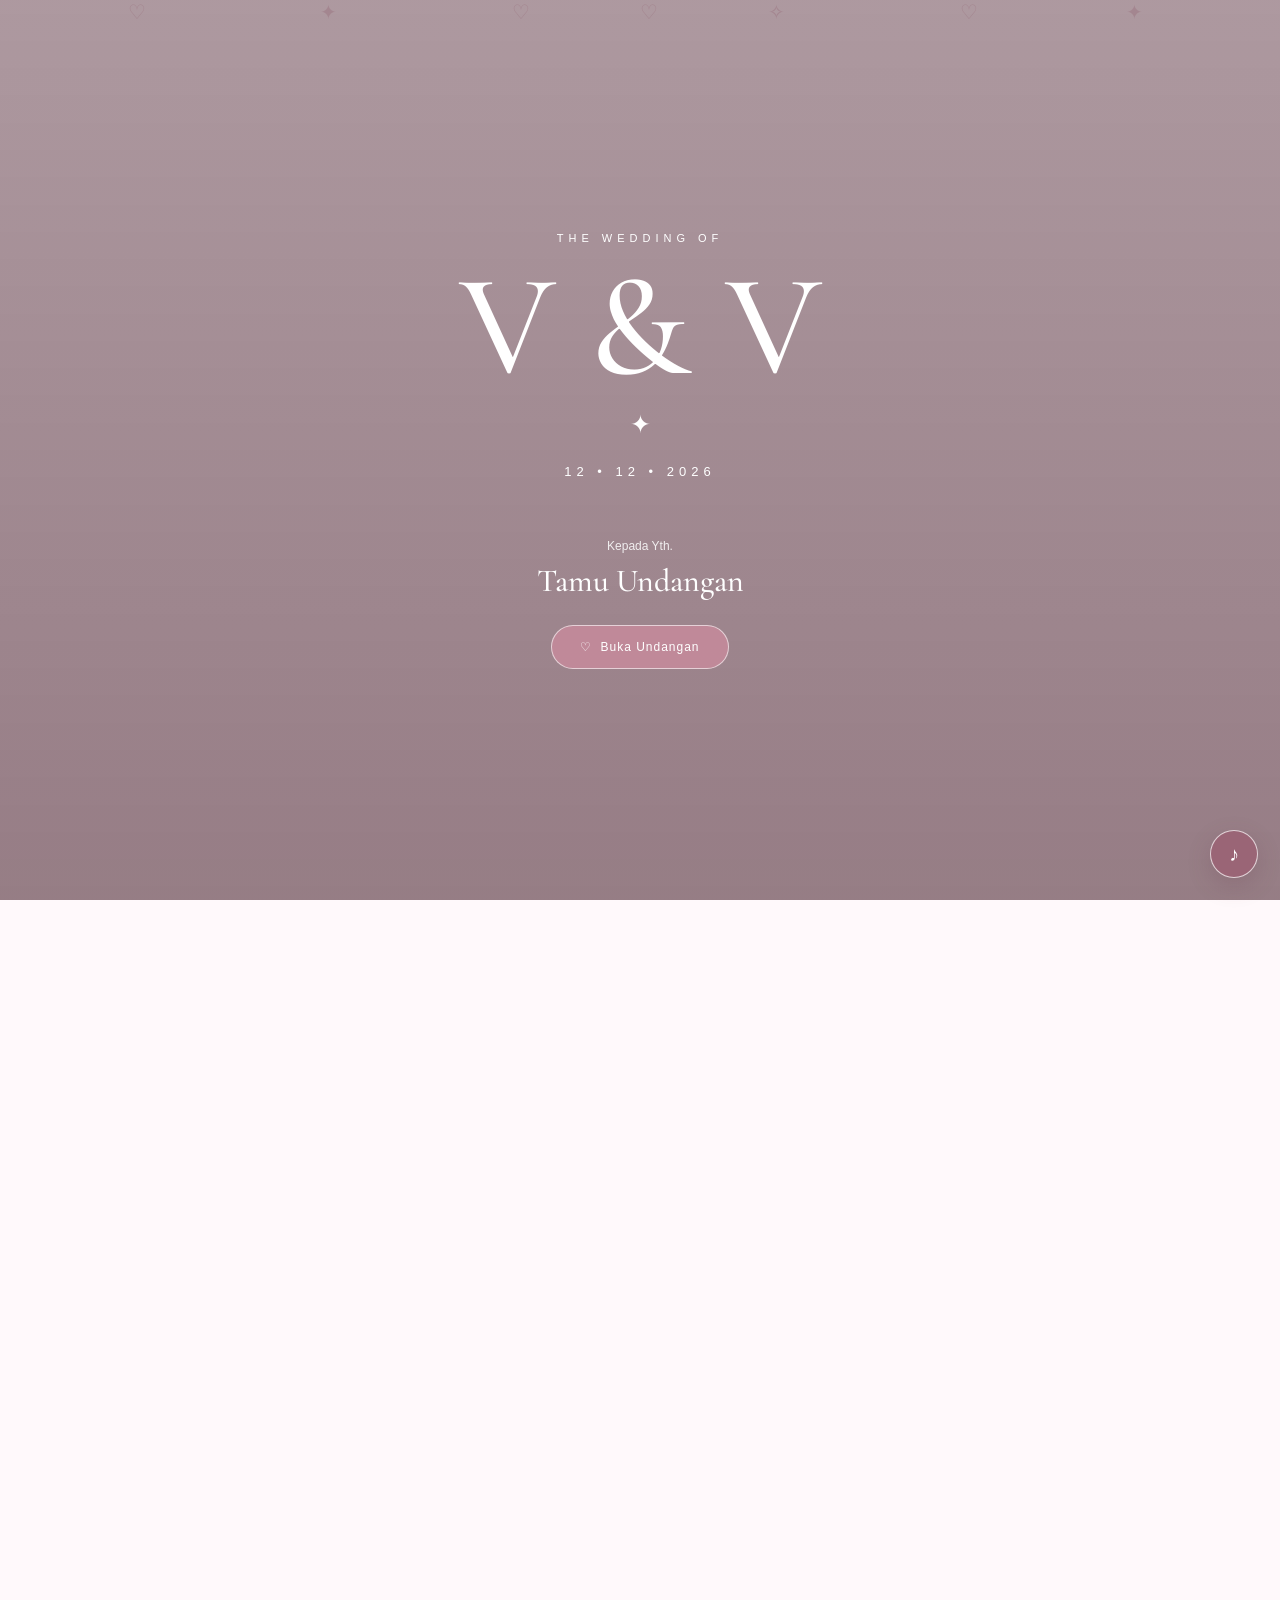
==== commit 949fc9f5: "Change couple names and update image sources Updated the names of the couple and changed image sourc" ====
--- a/index.html
+++ b/index.html
@@ -191,7 +191,7 @@
         </p>
 
         <h2 class="section-title">
-            Bride & Groom
+            TAPI PRENGGGGG
         </h2>
 
         <div class="couple-grid">
@@ -200,7 +200,7 @@
 
                 <div class="person-photo">
                     <img
-                        src="https://images.unsplash.com/photo-1522673607200-164d1b6ce486?auto=format&fit=crop&w=700&q=80"
+                        src="assets/vica.jpg"
                         alt="Bride"
                     >
                 </div>
@@ -229,7 +229,7 @@
 
                 <div class="person-photo">
                     <img
-                        src="https://images.unsplash.com/photo-1519741497674-611481863552?auto=format&fit=crop&w=700&q=80"
+                        src="assets/rahasia.jpg"
                         alt="Groom"
                     >
                 </div>
--- a/style.css
+++ b/style.css
@@ -1,55 +1,6 @@
-/* =========================================================
-   ELEGANT PINK AESTHETIC WEDDING
-   FULL STYLE.CSS
-========================================================= */
-
-@import url('https://fonts.googleapis.com/css2?family=Cormorant+Garamond:wght@400;500;600;700&family=DM+Sans:wght@300;400;500;600&display=swap');
-
-
-/* =========================================================
-   ROOT
-========================================================= */
-
-:root {
-
-    --pink-50: #fffafb;
-    --pink-100: #fdf1f4;
-    --pink-200: #f8dfe6;
-    --pink-300: #efc4d0;
-    --pink-400: #dda5b6;
-    --pink-500: #c8899e;
-    --pink-600: #a9687e;
-
-    --cream: #fffaf7;
-
-    --white: #ffffff;
-
-    --brown: #654b53;
-    --brown-light: #80676e;
-
-    --gold: #b99761;
-
-    --shadow-soft:
-        0 15px 45px rgba(108,68,80,.10);
-
-    --shadow-card:
-        0 20px 60px rgba(108,68,80,.12);
-
-    --serif:
-        "Cormorant Garamond",
-        Georgia,
-        serif;
-
-    --sans:
-        "DM Sans",
-        Arial,
-        sans-serif;
-}
-
-
-/* =========================================================
+/* =========================================
    RESET
-========================================================= */
+========================================= */
 
 * {
     margin: 0;
@@ -62,214 +13,507 @@
 }
 
 body {
-
-    background: var(--cream);
-
-    color: var(--brown);
-
-    font-family: var(--sans);
-
-    font-size: 15px;
-
-    line-height: 1.8;
-
+    font-family: "Montserrat", sans-serif;
+    color: #684b56;
+    background: #fff9fb;
     overflow-x: hidden;
-}
-
-body.locked {
-    overflow: hidden;
 }
 
 img {
     max-width: 100%;
+    display: block;
 }
 
 button,
 input,
-select,
-textarea {
-    font: inherit;
-}
-
-button {
-    cursor: pointer;
-}
-
-a {
-    color: inherit;
-    text-decoration: none;
-}
-
-
-/* =========================================================
-   HIDDEN
-========================================================= */
-
-.hidden {
-    display: none !important;
-}
-
-
-/* =========================================================
-   LOADER
-========================================================= */
-
-#loader {
+textarea,
+select {
+    font-family: inherit;
+}
+
+
+/* =========================================
+   VARIABLES
+========================================= */
+
+:root {
+
+    --pink-dark: #9b6375;
+    --pink: #c58b9c;
+    --pink-light: #efd7de;
+    --pink-soft: #fff0f4;
+
+    --cream: #fff9fb;
+    --white: #ffffff;
+
+    --text: #684b56;
+    --muted: #9b7b86;
+
+    --shadow:
+        0 20px 60px rgba(120, 70, 88, 0.12);
+
+}
+
+
+/* =========================================
+   LOADING
+========================================= */
+
+#loadingScreen {
 
     position: fixed;
-
     inset: 0;
 
     z-index: 99999;
 
     display: flex;
-
     align-items: center;
-
     justify-content: center;
 
     background:
         radial-gradient(
-            circle,
-            #ffffff,
-            #fff7f8 60%,
-            #f8e8ed
+            circle at center,
+            #fffafd,
+            #f8e5eb
         );
 
     transition:
         opacity .8s ease,
         visibility .8s ease;
-}
-
-#loader.hide {
+
+}
+
+#loadingScreen.hide {
 
     opacity: 0;
-
     visibility: hidden;
 
-    pointer-events: none;
-}
-
-.loader-inner {
+}
+
+.loading-content {
+
     text-align: center;
-}
-
-.loader-ring {
+
+}
+
+.loading-content p {
+
+    margin-top: 20px;
+
+    font-family:
+        "Cormorant Garamond",
+        serif;
+
+    font-size: 18px;
+
+    color: var(--pink-dark);
+
+}
+
+.loading-ring {
+
+    width: 55px;
+    height: 55px;
+
+    margin: auto;
+
+    border-radius: 50%;
+
+    border:
+        2px solid #ead0d9;
+
+    border-top-color:
+        var(--pink);
+
+    animation:
+        spin 1s linear infinite;
+
+}
+
+@keyframes spin {
+
+    to {
+        transform: rotate(360deg);
+    }
+
+}
+
+
+/* =========================================
+   MUSIC
+========================================= */
+
+.music-button {
+
+    position: fixed;
+
+    right: 22px;
+    bottom: 22px;
+
+    z-index: 9000;
 
     width: 48px;
     height: 48px;
 
-    margin: auto;
+    border: 1px solid
+        rgba(255,255,255,.7);
+
+    border-radius: 50%;
+
+    background:
+        rgba(155, 99, 117, .9);
+
+    color: white;
+
+    cursor: pointer;
+
+    font-size: 20px;
+
+    box-shadow:
+        0 8px 25px
+        rgba(100,50,70,.2);
+
+    transition: .3s ease;
+
+}
+
+.music-button.playing {
+
+    animation:
+        musicPulse 1.5s infinite;
+
+}
+
+@keyframes musicPulse {
+
+    0%,
+    100% {
+        transform: scale(1);
+    }
+
+    50% {
+        transform: scale(1.08);
+    }
+
+}
+
+
+/* =========================================
+   COVER
+========================================= */
+
+.cover {
+
+    position: fixed;
+    inset: 0;
+
+    z-index: 5000;
+
+    display: flex;
+    align-items: center;
+    justify-content: center;
+
+    min-height: 100vh;
+
+    background-image:
+        url("https://images.unsplash.com/photo-1519741497674-611481863552?auto=format&fit=crop&w=1800&q=85");
+
+    background-size: cover;
+    background-position: center;
+
+    transition:
+        opacity 1s ease,
+        visibility 1s ease;
+
+}
+
+.cover.opened {
+
+    opacity: 0;
+    visibility: hidden;
+
+    pointer-events: none;
+
+}
+
+.cover-overlay {
+
+    position: absolute;
+    inset: 0;
+
+    background:
+        linear-gradient(
+            rgba(74, 35, 48, .45),
+            rgba(74, 35, 48, .58)
+        );
+
+}
+
+.cover-content {
+
+    position: relative;
+
+    z-index: 2;
+
+    width: min(90%, 650px);
+
+    padding: 45px 25px;
+
+    text-align: center;
+
+    color: white;
+
+    animation:
+        fadeUp 1.2s ease;
+
+}
+
+@keyframes fadeUp {
+
+    from {
+
+        opacity: 0;
+
+        transform:
+            translateY(30px);
+
+    }
+
+    to {
+
+        opacity: 1;
+
+        transform:
+            translateY(0);
+
+    }
+
+}
+
+.small-title {
+
+    letter-spacing: 5px;
+
+    font-size: 11px;
+
+    margin-bottom: 25px;
+
+}
+
+.cover h1 {
+
+    font-family:
+        "Cormorant Garamond",
+        serif;
+
+    font-size:
+        clamp(80px, 15vw, 145px);
+
+    line-height: .8;
+
+    font-weight: 500;
+
+}
+
+.ornament {
+
+    margin: 25px 0;
+
+    font-size: 25px;
+
+}
+
+.cover-date {
+
+    letter-spacing: 5px;
+
+    font-size: 13px;
+
+}
+
+.guest-label {
+
+    margin-top: 60px;
+
+    font-size: 12px;
+
+    opacity: .85;
+
+}
+
+#guestName {
+
+    margin:
+        8px 0 25px;
+
+    font-family:
+        "Cormorant Garamond",
+        serif;
+
+    font-size: 32px;
+
+    font-weight: 500;
+
+}
+
+
+/* =========================================
+   BUTTON
+========================================= */
+
+.primary-button {
+
+    display: inline-flex;
+
+    align-items: center;
+    justify-content: center;
+
+    gap: 8px;
+
+    padding:
+        14px 28px;
 
     border:
         1px solid
-        var(--pink-400);
-
-    border-top-color:
-        transparent;
-
-    border-radius: 50%;
-
-    animation:
-        spin 1.2s linear infinite;
-}
-
-.loader-heart {
-
-    margin-top: -36px;
+        rgba(255,255,255,.6);
+
+    border-radius: 40px;
+
+    background:
+        rgba(197,139,156,.9);
+
+    color: white;
+
+    cursor: pointer;
+
+    font-size: 12px;
+
+    letter-spacing: 1px;
+
+    transition: .3s ease;
+
+    text-decoration: none;
+
+}
+
+.primary-button:hover {
+
+    transform:
+        translateY(-3px);
+
+    box-shadow:
+        0 12px 30px
+        rgba(80,30,50,.2);
+
+}
+
+.full-button {
+
+    width: 100%;
+
+}
+
+
+/* =========================================
+   MAIN
+========================================= */
+
+.hidden {
+
+    opacity: 0;
+
+    visibility: hidden;
+
+}
+
+#mainContent {
+
+    transition:
+        opacity 1s ease;
+
+}
+
+#mainContent.visible {
+
+    opacity: 1;
+
+    visibility: visible;
+
+}
+
+
+/* =========================================
+   SECTIONS
+========================================= */
+
+.section {
 
     position: relative;
 
-    z-index: 2;
-
-    color:
-        var(--pink-600);
-
-    font-size: 21px;
-}
-
-.loader-inner p {
-
-    margin-top: 22px;
-
-    font-size: 9px;
-
-    letter-spacing: 3px;
-
-    text-transform: uppercase;
-
-    color:
-        var(--pink-600);
-}
-
-
-/* =========================================================
-   MUSIC
-========================================================= */
-
-.music-button {
-
-    position: fixed;
-
-    right: 20px;
-    bottom: 20px;
-
-    width: 50px;
-    height: 50px;
-
-    z-index: 9999;
-
-    border: none;
-
-    border-radius: 50%;
-
-    background:
-        rgba(255,255,255,.96);
-
-    color:
-        var(--pink-600);
-
-    box-shadow:
-        0 8px 30px
-        rgba(95,58,69,.15);
-
-    font-size: 19px;
-
-    transition:
-        transform .3s ease,
-        box-shadow .3s ease;
-}
-
-.music-button:hover {
-
-    transform:
-        translateY(-4px);
-
-    box-shadow:
-        0 12px 35px
-        rgba(95,58,69,.20);
-}
-
-.music-button.playing {
-
-    animation:
-        musicPulse 2s infinite;
-}
-
-
-/* =========================================================
-   OPENING
-========================================================= */
-
-.opening {
-
-    min-height: 100vh;
-
-    position: fixed;
-
-    inset: 0;
-
-    z-index: 9000;
+    padding:
+        100px 20px;
+
+}
+
+.section-inner {
+
+    width:
+        min(1100px, 100%);
+
+    margin: auto;
+
+}
+
+.section-inner.narrow {
+
+    width:
+        min(720px, 100%);
+
+}
+
+.eyebrow {
+
+    text-align: center;
+
+    font-size: 10px;
+
+    letter-spacing: 4px;
+
+    color: var(--pink-dark);
+
+    margin-bottom: 12px;
+
+}
+
+.section-title {
+
+    text-align: center;
+
+    font-family:
+        "Cormorant Garamond",
+        serif;
+
+    font-size:
+        clamp(42px, 6vw, 58px);
+
+    font-weight: 500;
+
+    color:
+        var(--pink-dark);
+
+    margin-bottom: 45px;
+
+}
+
+
+/* =========================================
+   HERO
+========================================= */
+
+.hero {
+
+    min-height:
+        90vh;
 
     display: flex;
 
@@ -278,2275 +522,1241 @@
     justify-content: center;
 
     text-align: center;
-
-    overflow: hidden;
 
     background:
         radial-gradient(
             circle at center,
-            #ffffff 0%,
-            #fff8fa 55%,
-            #f6e3e9 100%
+            #fff,
+            #fff2f6
         );
 
+}
+
+.couple-title {
+
+    font-family:
+        "Cormorant Garamond",
+        serif;
+
+    font-size:
+        clamp(70px, 12vw, 130px);
+
+    line-height: .8;
+
+    font-weight: 500;
+
+    color:
+        var(--pink-dark);
+
+}
+
+.couple-title span {
+
+    display: block;
+
+    font-size: .45em;
+
+    margin: 20px 0;
+
+    color:
+        var(--pink);
+
+}
+
+.hero-text {
+
+    max-width: 550px;
+
+    margin:
+        45px auto;
+
+    color:
+        var(--muted);
+
+    line-height: 1.9;
+
+    font-size: 13px;
+
+}
+
+.hero-date {
+
+    display: inline-flex;
+
+    align-items: center;
+
+    gap: 15px;
+
+    padding:
+        15px 25px;
+
+    border-top:
+        1px solid
+        var(--pink-light);
+
+    border-bottom:
+        1px solid
+        var(--pink-light);
+
+}
+
+.hero-date > span {
+
+    font-family:
+        "Cormorant Garamond",
+        serif;
+
+    font-size: 48px;
+
+    color:
+        var(--pink-dark);
+
+}
+
+.hero-date div {
+
+    text-align: left;
+
+}
+
+.hero-date small {
+
+    display: block;
+
+    font-size: 9px;
+
+    letter-spacing: 2px;
+
+}
+
+.hero-date strong {
+
+    display: block;
+
+    font-size: 13px;
+
+    letter-spacing: 2px;
+
+}
+
+
+/* =========================================
+   COUPLE
+========================================= */
+
+.couple {
+
+    background:
+        #fff;
+
+}
+
+.couple-grid {
+
+    display: grid;
+
+    grid-template-columns:
+        1fr auto 1fr;
+
+    gap: 35px;
+
+    align-items: center;
+
+}
+
+.person-card {
+
+    text-align: center;
+
+}
+
+.person-photo {
+
+    width:
+        min(280px, 100%);
+
+    aspect-ratio: 3 / 4;
+
+    margin: 0 auto 25px;
+
+    overflow: hidden;
+
+    border-radius:
+        140px 140px 20px 20px;
+
+    box-shadow:
+        var(--shadow);
+
+}
+
+.person-photo img {
+
+    width: 100%;
+    height: 100%;
+
+    object-fit: cover;
+
     transition:
-        opacity 1s ease,
-        visibility 1s ease,
-        transform 1s ease;
-}
-
-.opening.closed {
-
-    opacity: 0;
-
-    visibility: hidden;
-
-    pointer-events: none;
+        transform .6s ease;
+
+}
+
+.person-card:hover
+.person-photo img {
 
     transform:
-        scale(1.03);
-}
-
-.opening-content {
+        scale(1.05);
+
+}
+
+.person-card h3 {
+
+    font-family:
+        "Cormorant Garamond",
+        serif;
+
+    font-size: 38px;
+
+    font-weight: 500;
+
+    color:
+        var(--pink-dark);
+
+}
+
+.person-card p {
+
+    font-size: 13px;
+
+    margin:
+        5px 0 10px;
+
+}
+
+.person-card span {
+
+    display: block;
+
+    color:
+        var(--muted);
+
+    font-size: 11px;
+
+}
+
+.ampersand {
+
+    font-family:
+        "Cormorant Garamond",
+        serif;
+
+    font-size: 55px;
+
+    color:
+        var(--pink);
+
+}
+
+
+/* =========================================
+   STORY
+========================================= */
+
+.story {
+
+    background:
+        #fff5f8;
+
+}
+
+.story-line {
 
     position: relative;
 
-    z-index: 3;
-
-    width: min(800px,90%);
-
-    animation:
-        fadeUp 1.2s ease;
-}
-
-.opening-small {
-
-    font-size: 9px;
-
-    letter-spacing: 5px;
-
-    color:
-        var(--pink-600);
-}
-
-.opening h1 {
-
-    margin-top: 15px;
-
-    font-family: var(--serif);
-
-    font-size:
-        clamp(90px,15vw,160px);
-
-    font-weight: 400;
-
-    line-height: .8;
-
-    color:
-        var(--brown);
-}
-
-.opening h1 span {
-
-    font-size: .45em;
-
-    color:
-        var(--pink-500);
-
-    margin:
-        0 10px;
-}
-
-.ornament {
+    max-width: 650px;
+
+    margin: auto;
+
+}
+
+.story-line::before {
+
+    content: "";
+
+    position: absolute;
+
+    left: 30px;
+
+    top: 0;
+    bottom: 0;
+
+    width: 1px;
+
+    background:
+        var(--pink-light);
+
+}
+
+.story-item {
+
+    position: relative;
+
+    display: grid;
+
+    grid-template-columns:
+        70px 1fr;
+
+    gap: 25px;
+
+    margin-bottom: 45px;
+
+}
+
+.story-year {
+
+    position: relative;
+
+    z-index: 2;
 
     display: flex;
 
     align-items: center;
-
     justify-content: center;
 
-    gap: 15px;
-
-    margin: 35px auto 20px;
-
-    color:
-        var(--gold);
-}
-
-.ornament span {
-
-    width: 55px;
-
-    height: 1px;
-
-    background:
-        var(--gold);
-}
-
-.opening-date {
-
-    font-family: var(--serif);
-
-    font-size: 25px;
-
-    color:
-        var(--brown-light);
-}
-
-.guest-label {
-
-    margin-top: 35px;
-
-    font-size: 9px;
-
-    letter-spacing: 3px;
-
-    text-transform: uppercase;
-
-    color:
-        var(--pink-600);
-}
-
-.opening h2 {
-
-    margin-top: 3px;
-
-    font-family: var(--serif);
-
-    font-size: 35px;
-
-    font-weight: 500;
-
-    color:
-        var(--pink-600);
-}
-
-.open-button {
-
-    margin-top: 28px;
-
-    padding:
-        13px 28px;
+    width: 60px;
+    height: 60px;
+
+    border-radius: 50%;
+
+    background:
+        #fff;
 
     border:
         1px solid
-        var(--pink-400);
-
-    border-radius: 50px;
-
-    background:
-        rgba(255,255,255,.75);
-
-    color:
-        var(--brown);
-
-    font-size: 10px;
-
-    letter-spacing: 1.5px;
-
-    text-transform: uppercase;
-
-    transition:
-        all .3s ease;
-}
-
-.open-button span:last-child {
-
-    margin-left: 10px;
-
-    color:
-        var(--pink-600);
-}
-
-.open-button:hover {
-
-    background:
-        var(--pink-500);
-
-    color:
-        white;
-
-    transform:
-        translateY(-3px);
-}
-
-
-/* =========================================================
-   DECORATION
-========================================================= */
-
-.opening-decoration {
-
-    position: absolute;
-
-    width: 280px;
-    height: 280px;
+        var(--pink-light);
+
+    font-size: 11px;
+
+    color:
+        var(--pink-dark);
+
+}
+
+.story-item h3 {
+
+    font-family:
+        "Cormorant Garamond",
+        serif;
+
+    font-size: 27px;
+
+    font-weight: 500;
+
+    margin-bottom: 8px;
+
+    color:
+        var(--pink-dark);
+
+}
+
+.story-item p {
+
+    color:
+        var(--muted);
+
+    font-size: 12px;
+
+    line-height: 1.8;
+
+}
+
+
+/* =========================================
+   COUNTDOWN
+========================================= */
+
+.countdown {
+
+    text-align: center;
+
+    background:
+        linear-gradient(
+            135deg,
+            #9c6577,
+            #c28b9d
+        );
+
+    color: white;
+
+}
+
+.countdown .eyebrow,
+.countdown .section-title {
+
+    color: white;
+
+}
+
+.countdown-grid {
+
+    display: grid;
+
+    grid-template-columns:
+        repeat(4, 1fr);
+
+    max-width: 650px;
+
+    margin: auto;
+
+    gap: 12px;
+
+}
+
+.count-card {
+
+    padding: 25px 10px;
 
     border:
         1px solid
-        rgba(200,137,158,.12);
-
-    border-radius: 50%;
-}
-
-.decoration-left {
-
-    left: -150px;
-    top: 10%;
-
-}
-
-.decoration-right {
-
-    right: -150px;
-    bottom: 10%;
-}
-
-
-/* =========================================================
-   MAIN
-========================================================= */
-
-#mainContent {
-
-    opacity: 1;
+        rgba(255,255,255,.3);
+
+    background:
+        rgba(255,255,255,.08);
+
+    border-radius: 15px;
+
+}
+
+.count-card strong {
+
+    display: block;
+
+    font-family:
+        "Cormorant Garamond",
+        serif;
+
+    font-size: 45px;
+
+    font-weight: 500;
+
+}
+
+.count-card span {
+
+    font-size: 9px;
+
+    letter-spacing: 2px;
+
+    text-transform: uppercase;
+
+    opacity: .8;
+
+}
+
+
+/* =========================================
+   EVENT
+========================================= */
+
+.event {
+
+    background:
+        #fff;
+
+}
+
+.event-grid {
+
+    display: grid;
+
+    grid-template-columns:
+        repeat(2, 1fr);
+
+    gap: 25px;
+
+    max-width: 800px;
+
+    margin: auto;
+
+}
+
+.event-card {
+
+    padding: 45px 30px;
+
+    text-align: center;
+
+    border:
+        1px solid
+        var(--pink-light);
+
+    border-radius: 20px;
+
+    box-shadow:
+        0 15px 45px
+        rgba(120,70,90,.07);
+
+}
+
+.event-icon {
+
+    font-size: 28px;
+
+    color:
+        var(--pink);
+
+    margin-bottom: 15px;
+
+}
+
+.event-card h3 {
+
+    font-family:
+        "Cormorant Garamond",
+        serif;
+
+    font-size: 34px;
+
+    font-weight: 500;
+
+    color:
+        var(--pink-dark);
+
+}
+
+.event-card p {
+
+    margin:
+        15px 0 8px;
+
+    font-size: 12px;
+
+}
+
+.event-card strong {
+
+    display: block;
+
+    font-size: 13px;
+
+    margin-bottom: 15px;
+
+}
+
+.event-card span {
+
+    display: block;
+
+    color:
+        var(--muted);
+
+    font-size: 11px;
+
+    line-height: 1.8;
+
+    margin-bottom: 25px;
+
+}
+
+.outline-button {
+
+    display: inline-block;
+
+    padding:
+        11px 22px;
+
+    border:
+        1px solid
+        var(--pink);
+
+    border-radius: 30px;
+
+    color:
+        var(--pink-dark);
+
+    text-decoration: none;
+
+    font-size: 10px;
+
+    transition: .3s;
+
+}
+
+.outline-button:hover {
+
+    background:
+        var(--pink);
+
+    color: white;
+
+}
+
+
+/* =========================================
+   GALLERY
+========================================= */
+
+.gallery {
+
+    background:
+        #fff5f8;
+
+}
+
+.gallery-grid {
+
+    display: grid;
+
+    grid-template-columns:
+        repeat(4, 1fr);
+
+    grid-auto-rows: 200px;
+
+    gap: 12px;
+
+}
+
+.gallery-item {
+
+    overflow: hidden;
+
+    border-radius: 15px;
+
+}
+
+.gallery-item img {
+
+    width: 100%;
+    height: 100%;
+
+    object-fit: cover;
 
     transition:
-        opacity .8s ease;
-}
-
-
-/* =========================================================
-   CONTAINER
-========================================================= */
-
-.container {
-
-    width:
-        min(1100px, 100%);
+        transform .7s ease;
+
+}
+
+.gallery-item:hover img {
+
+    transform:
+        scale(1.06);
+
+}
+
+.gallery-large {
+
+    grid-column:
+        span 2;
+
+    grid-row:
+        span 2;
+
+}
+
+
+/* =========================================
+   RSVP
+========================================= */
+
+.rsvp {
+
+    background:
+        #fff;
+
+}
+
+.rsvp-description,
+.guestbook-description {
+
+    max-width: 520px;
 
     margin:
-        auto;
-}
-
-.container.narrow {
-
-    width:
-        min(700px,100%);
-}
-
-
-/* =========================================================
-   SECTIONS
-========================================================= */
-
-section {
-
-    position: relative;
+        -20px auto 35px;
+
+    text-align: center;
+
+    color:
+        var(--muted);
+
+    font-size: 12px;
+
+    line-height: 1.8;
+
+}
+
+.rsvp-form {
+
+    padding: 35px;
+
+    border:
+        1px solid
+        var(--pink-light);
+
+    border-radius: 20px;
+
+    box-shadow:
+        var(--shadow);
+
+}
+
+.input-group {
+
+    margin-bottom: 20px;
+
+}
+
+.input-group label {
+
+    display: block;
+
+    margin-bottom: 8px;
+
+    color:
+        var(--pink-dark);
+
+    font-size: 11px;
+
+    letter-spacing: .5px;
+
+}
+
+.input-group input,
+.input-group textarea,
+.input-group select {
+
+    width: 100%;
 
     padding:
-        110px 6%;
-
-    overflow: hidden;
-}
-
-.eyebrow {
-
-    text-align: center;
-
-    font-size: 9px;
-
-    letter-spacing: 4px;
-
-    text-transform: uppercase;
-
-    color:
-        var(--pink-600);
-}
-
-.section-title {
-
-    margin-top: 12px;
-
-    text-align: center;
-
-    font-family:
-        var(--serif);
-
-    font-size:
-        clamp(45px,6vw,72px);
-
-    font-weight: 500;
-
-    line-height: .95;
-
-    color:
-        var(--brown);
-}
-
-
-/* =========================================================
-   HERO
-========================================================= */
-
-.hero {
-
-    min-height: 100vh;
-
-    display: flex;
-
-    align-items: center;
-
-    justify-content: center;
-
-    text-align: center;
-
-    background:
-        radial-gradient(
-            circle at center,
-            #ffffff,
-            #fff9fa 60%,
-            #f8e9ed
-        );
-}
-
-.hero-content {
-
-    position: relative;
-
-    z-index: 2;
-
-    width:
-        min(850px,90%);
-}
-
-.hero h1 {
-
-    margin-top: 20px;
-
-    font-family:
-        var(--serif);
-
-    font-size:
-        clamp(65px,10vw,120px);
-
-    font-weight: 500;
-
-    line-height: .85;
-}
-
-.hero h1 span {
-
-    color:
-        var(--pink-500);
-}
-
-.hero-description {
-
-    width:
-        min(620px,100%);
-
-    margin:
-        30px auto;
-
-    color:
-        var(--brown-light);
-}
-
-.hero-date {
-
-    display: inline-flex;
-
-    align-items: center;
-
-    gap: 15px;
-
-    margin-top: 20px;
-}
-
-.hero-date > span {
-
-    font-family:
-        var(--serif);
-
-    font-size: 65px;
-
-    line-height: 1;
-
-    color:
-        var(--pink-600);
-}
-
-.hero-date div {
-
-    text-align: left;
-}
-
-.hero-date small {
-
-    display: block;
-
-    font-size: 9px;
-
-    letter-spacing: 3px;
-
-    color:
-        var(--brown-light);
-}
-
-.hero-date strong {
-
-    display: block;
-
-    font-family:
-        var(--serif);
-
-    font-size: 25px;
-
-    font-weight: 500;
-}
-
-.scroll-indicator {
-
-    margin-top: 55px;
-
-    font-size: 8px;
-
-    letter-spacing: 2px;
-
-    text-transform: uppercase;
-
-    color:
-        var(--brown-light);
-}
-
-.scroll-indicator span {
-
-    display: block;
-
-    width: 1px;
-
-    height: 35px;
-
-    margin:
-        0 auto 10px;
-
-    background:
-        var(--pink-400);
-}
-
-
-/* =========================================================
-   HERO GLOW
-========================================================= */
-
-.hero-glow {
-
-    position: absolute;
-
-    width: 350px;
-    height: 350px;
-
-    border-radius: 50%;
-
-    filter: blur(70px);
-
-    opacity: .35;
-
-    background:
-        var(--pink-200);
-}
-
-.glow-one {
-
-    left: -150px;
-    top: 20%;
-}
-
-.glow-two {
-
-    right: -150px;
-    bottom: 10%;
-}
-
-
-/* =========================================================
-   GUEST
-========================================================= */
-
-.guest-section {
-
-    text-align: center;
-
-    background:
-        #fffaf8;
-}
-
-.section-symbol {
-
-    font-size: 35px;
-
-    color:
-        var(--pink-500);
-}
-
-.guest-section h2 {
-
-    margin-top: 18px;
-
-    font-family:
-        var(--serif);
-
-    font-size:
-        clamp(42px,6vw,65px);
-
-    font-weight: 500;
-}
-
-.guest-section h2 span {
-
-    color:
-        var(--pink-600);
-}
-
-.guest-section .container > p:not(.eyebrow):not(.guest-note) {
-
-    margin:
-        25px auto;
-
-    width:
-        min(600px,100%);
-
-    color:
-        var(--brown-light);
-}
-
-.gold-line {
-
-    width: 55px;
-
-    height: 1px;
-
-    margin:
-        25px auto;
-
-    background:
-        var(--gold);
-}
-
-.guest-note {
-
-    font-family:
-        var(--serif);
-
-    font-size: 20px;
-
-    font-style: italic;
-
-    color:
-        var(--brown-light);
-}
-
-
-/* =========================================================
-   COUPLE
-========================================================= */
-
-.couple-section {
+        14px 16px;
+
+    border:
+        1px solid
+        #ead4db;
+
+    border-radius: 12px;
+
+    outline: none;
+
+    background:
+        #fffafb;
+
+    color:
+        var(--text);
+
+    font-size: 12px;
+
+    transition: .3s;
+
+}
+
+.input-group input:focus,
+.input-group textarea:focus,
+.input-group select:focus {
+
+    border-color:
+        var(--pink);
+
+    box-shadow:
+        0 0 0 3px
+        rgba(197,139,156,.1);
+
+}
+
+.input-group textarea {
+
+    resize: vertical;
+
+}
+
+
+/* =========================================
+   GUESTBOOK
+========================================= */
+
+.guestbook-section {
 
     background:
         linear-gradient(
             180deg,
-            #fffaf8,
-            #fff5f7
+            #fff5f8,
+            #fffafb
         );
-}
-
-.couple-grid {
-
-    width:
-        min(780px,100%);
-
-    margin:
-        65px auto 0;
-
-    display: grid;
-
-    grid-template-columns:
-        1fr
-        70px
-        1fr;
-
-    align-items: start;
-
-    gap: 20px;
-}
-
-.person-card {
-
-    text-align: center;
-}
-
-.person-card h3 {
-
-    margin-top: 5px;
-
-    font-family:
-        var(--serif);
-
-    font-size: 34px;
-
-    font-weight: 500;
-
-    line-height: 1;
-
-    color:
-        var(--pink-600);
-}
-
-.person-card .role {
-
-    margin-top: 9px;
-
-    font-size: 8px;
-
-    letter-spacing: 3px;
-
-    text-transform: uppercase;
-
-    color:
-        var(--gold);
-}
-
-.person-card .parents {
-
-    margin-top: 13px;
-
-    font-size: 12px;
-
-    line-height: 1.7;
-
-    color:
-        var(--brown-light);
-}
-
-
-/* =========================================================
-   SMALL COUPLE PHOTO
-========================================================= */
-
-.person-photo {
-
-    width: 92px;
-
-    height: 125px;
-
-    margin:
-        0 auto 18px;
-
-    position: relative;
-
-    overflow: hidden;
-
-    border-radius:
-        48px 48px 7px 7px;
-
-    border:
-        4px solid white;
-
-    background:
-        linear-gradient(
-            145deg,
-            #efd0d8,
-            #c8899e
-        );
-
-    box-shadow:
-        0 10px 25px
-        rgba(100,60,75,.13);
-
-    transition:
-        transform .45s ease,
-        box-shadow .45s ease;
-}
-
-.person-photo img {
-
-    width: 100%;
-    height: 100%;
-
-    display: block;
-
-    object-fit: cover;
-
-    object-position: center;
-
-    transition:
-        transform .6s ease;
-}
-
-.person-photo::after {
-
-    content: "";
-
-    position: absolute;
-
-    inset: 3px;
+
+}
+
+.guestbook-card {
+
+    padding:
+        35px;
 
     border:
         1px solid
-        rgba(255,255,255,.75);
-
-    border-radius:
-        43px 43px 4px 4px;
-
-    pointer-events: none;
-}
-
-.person-card:hover .person-photo {
-
-    transform:
-        translateY(-4px);
+        var(--pink-light);
+
+    border-radius: 22px;
+
+    background:
+        rgba(255,255,255,.8);
 
     box-shadow:
-        0 16px 32px
-        rgba(100,60,75,.18);
-}
-
-.person-card:hover .person-photo img {
-
-    transform:
-        scale(1.04);
-}
-
-
-/* =========================================================
-   AMPERSAND
-========================================================= */
-
-.ampersand {
-
-    align-self:
-        center;
-
-    padding-top: 35px;
+        var(--shadow);
+
+}
+
+.comments-container {
+
+    margin-top: 45px;
+
+}
+
+.comments-container h3 {
 
     text-align: center;
 
     font-family:
-        var(--serif);
-
-    font-size: 48px;
-
-    color:
-        var(--gold);
-}
-
-
-/* =========================================================
-   QUOTE
-========================================================= */
-
-.quote-section {
-
-    text-align: center;
-
-    background:
-        linear-gradient(
-            135deg,
-            #f7dfe6,
-            #fff8f9
-        );
-}
-
-.quote {
-
-    font-family:
-        var(--serif);
-
-    font-size:
-        clamp(30px,4vw,46px);
-
-    line-height: 1.25;
-
-    font-style: italic;
-
-    color:
-        var(--brown);
-}
-
-.quote-author {
-
-    margin-top: 20px;
-
-    font-size: 9px;
-
-    letter-spacing: 3px;
-
-    text-transform: uppercase;
-
-    color:
-        var(--pink-600);
-}
-
-
-/* =========================================================
-   GALLERY
-========================================================= */
-
-.gallery-section {
-
-    background:
-        #fffaf8;
-}
-
-.gallery-description {
-
-    width:
-        min(600px,100%);
-
-    margin:
-        20px auto 0;
-
-    text-align: center;
-
-    color:
-        var(--brown-light);
-}
-
-.gallery-grid {
-
-    margin-top: 55px;
-
-    display: grid;
-
-    grid-template-columns:
-        repeat(3,1fr);
+        "Cormorant Garamond",
+        serif;
+
+    font-size: 30px;
+
+    font-weight: 500;
+
+    color:
+        var(--pink-dark);
+
+    margin-bottom: 25px;
+
+}
+
+#commentsList {
+
+    display: flex;
+
+    flex-direction: column;
 
     gap: 12px;
-}
-
-.gallery-item {
-
-    position: relative;
-
-    height: 300px;
-
-    overflow: hidden;
-
-    border-radius: 12px;
-
-    background:
-        var(--pink-100);
-
-    cursor: pointer;
-}
-
-.gallery-item:nth-child(2),
-.gallery-item:nth-child(5) {
-
-    height: 360px;
-
-    margin-top: -30px;
-}
-
-.gallery-item img {
-
-    width: 100%;
-    height: 100%;
-
-    display: block;
-
-    object-fit: cover;
-
-    transition:
-        transform .8s ease;
-}
-
-.gallery-overlay {
-
-    position: absolute;
-
-    inset: 0;
-
-    display: flex;
-
-    align-items: flex-end;
-
-    justify-content: center;
-
-    padding-bottom: 20px;
-
-    background:
-        linear-gradient(
-            to top,
-            rgba(40,20,25,.25),
-            transparent 45%
-        );
-
-    opacity: 0;
-
-    transition:
-        opacity .4s ease;
-}
-
-.gallery-overlay span {
-
-    color: white;
-
-    font-size: 25px;
-}
-
-.gallery-item:hover img {
-
-    transform:
-        scale(1.07);
-}
-
-.gallery-item:hover .gallery-overlay {
-
-    opacity: 1;
-}
-
-
-/* =========================================================
-   LIGHTBOX
-========================================================= */
-
-.lightbox {
-
-    position: fixed;
-
-    inset: 0;
-
-    z-index: 100000;
-
-    display: flex;
-
-    align-items: center;
-
-    justify-content: center;
-
-    padding: 30px;
-
-    background:
-        rgba(40,22,28,.94);
-
-    opacity: 0;
-
-    visibility: hidden;
-
-    transition:
-        opacity .35s ease,
-        visibility .35s ease;
-}
-
-.lightbox.active {
-
-    opacity: 1;
-
-    visibility: visible;
-}
-
-.lightbox-content {
-
-    text-align: center;
-}
-
-.lightbox img {
-
-    max-width:
-        82vw;
-
-    max-height:
-        78vh;
-
-    border-radius: 8px;
-
-    object-fit: contain;
-
-    box-shadow:
-        0 25px 80px
-        rgba(0,0,0,.3);
-}
-
-.lightbox-content p {
-
-    margin-top: 15px;
-
-    color: white;
-
-    font-family:
-        var(--serif);
-
-    font-size: 20px;
-}
-
-.lightbox-close {
-
-    position: absolute;
-
-    top: 20px;
-    right: 25px;
-
-    width: 45px;
-    height: 45px;
-
-    border: none;
-
-    border-radius: 50%;
-
-    background:
-        rgba(255,255,255,.12);
-
-    color: white;
-
-    font-size: 28px;
-}
-
-.lightbox-nav {
-
-    position: absolute;
-
-    top: 50%;
-
-    width: 50px;
-    height: 50px;
-
-    border: none;
-
-    border-radius: 50%;
-
-    background:
-        rgba(255,255,255,.12);
-
-    color: white;
-
-    font-size: 35px;
-
-    line-height: 1;
-}
-
-.lightbox-prev {
-    left: 25px;
-}
-
-.lightbox-next {
-    right: 25px;
-}
-
-
-/* =========================================================
-   EVENTS
-========================================================= */
-
-.event-section {
-
-    background:
-        #fffaf8;
-}
-
-.events-grid {
-
-    width:
-        min(950px,100%);
-
-    margin:
-        55px auto 0;
-
-    display: grid;
-
-    grid-template-columns:
-        repeat(2,1fr);
-
-    gap: 25px;
-}
-
-.event-card {
+
+}
+
+.comment-item {
 
     padding:
-        45px 30px;
-
-    text-align: center;
-
-    background:
-        rgba(255,255,255,.85);
+        18px 20px;
+
+    border-radius: 15px;
+
+    background:
+        #fff5f8;
 
     border:
         1px solid
-        rgba(200,137,158,.18);
-
-    border-radius: 18px;
-
-    box-shadow:
-        var(--shadow-soft);
-
-    transition:
-        transform .4s ease,
-        box-shadow .4s ease;
-}
-
-.event-card:hover {
-
-    transform:
-        translateY(-6px);
-
-    box-shadow:
-        var(--shadow-card);
-}
-
-.event-label {
-
-    font-size: 8px;
+        #f0dce2;
+
+}
+
+.comment-name {
+
+    color:
+        var(--pink-dark);
+
+    font-size: 12px;
+
+    font-weight: 600;
+
+    margin-bottom: 7px;
+
+}
+
+.comment-message {
+
+    color:
+        var(--text);
+
+    font-size: 12px;
+
+    line-height: 1.8;
+
+}
+
+.comment-date {
+
+    margin-top: 8px;
+
+    color:
+        #b995a1;
+
+    font-size: 9px;
+
+}
+
+.loading-comments {
+
+    text-align: center;
+
+    padding: 20px;
+
+    color:
+        var(--muted);
+
+    font-size: 11px;
+
+}
+
+
+/* =========================================
+   CLOSING
+========================================= */
+
+.closing {
+
+    text-align: center;
+
+    background:
+        #fff;
+
+    padding:
+        120px 20px;
+
+}
+
+.closing-ornament {
+
+    font-size: 35px;
+
+    color:
+        var(--pink);
+
+    margin-bottom: 25px;
+
+}
+
+.closing-text {
+
+    max-width: 550px;
+
+    margin: auto;
+
+    color:
+        var(--muted);
+
+    line-height: 2;
+
+    font-size: 12px;
+
+}
+
+.closing h2 {
+
+    margin-top: 35px;
+
+    font-family:
+        "Cormorant Garamond",
+        serif;
+
+    font-size: 65px;
+
+    font-weight: 500;
+
+    color:
+        var(--pink-dark);
+
+}
+
+.closing-date {
+
+    margin-top: 10px;
 
     letter-spacing: 4px;
 
-    color:
-        var(--pink-600);
-}
-
-.event-card h3 {
-
-    margin-top: 10px;
-
-    font-family:
-        var(--serif);
-
-    font-size: 36px;
-
-    font-weight: 500;
-}
-
-.event-date {
-
-    margin-top: 10px;
-
-    font-family:
-        var(--serif);
-
-    font-size: 23px;
-
-    color:
-        var(--pink-600);
-}
-
-.event-time {
-
-    font-size: 12px;
-
-    color:
-        var(--brown-light);
-}
-
-.event-location {
-
-    margin-top: 15px;
-
-    font-size: 12px;
-
-    color:
-        var(--brown-light);
-}
-
-.location-button {
-
-    display: inline-block;
-
-    margin-top: 22px;
+    font-size: 10px;
+
+}
+
+
+/* =========================================
+   FOOTER
+========================================= */
+
+footer {
 
     padding:
-        9px 20px;
-
-    border:
-        1px solid
-        var(--pink-400);
-
-    border-radius: 50px;
+        25px;
+
+    text-align: center;
+
+    background:
+        #f7e4ea;
+
+    color:
+        #9b7884;
 
     font-size: 9px;
 
     letter-spacing: 1px;
 
-    color:
-        var(--pink-600);
-
-    transition:
-        all .3s ease;
-}
-
-.location-button:hover {
-
-    background:
-        var(--pink-500);
-
-    color: white;
-}
-
-
-/* =========================================================
-   COUNTDOWN
-========================================================= */
-
-.countdown-section {
-
-    background:
-        linear-gradient(
-            135deg,
-            #f7dce4,
-            #fff7f9
-        );
-}
-
-.countdown {
-
-    width:
-        min(700px,100%);
-
-    margin:
-        45px auto 0;
-
-    display: grid;
-
-    grid-template-columns:
-        repeat(4,1fr);
-
-    gap: 12px;
-}
-
-.count-box {
-
-    padding:
-        25px 10px;
-
-    text-align: center;
-
-    background:
-        rgba(255,255,255,.72);
-
-    border:
-        1px solid
-        rgba(255,255,255,.9);
-
-    border-radius: 14px;
-}
-
-.count-box strong {
-
-    display: block;
-
-    font-family:
-        var(--serif);
-
-    font-size: 40px;
-
-    font-weight: 500;
-
-    line-height: 1;
-
-    color:
-        var(--pink-600);
-}
-
-.count-box span {
-
-    display: block;
-
-    margin-top: 8px;
-
-    font-size: 8px;
-
-    letter-spacing: 2px;
-
-    text-transform: uppercase;
-
-    color:
-        var(--brown-light);
-}
-
-
-/* =========================================================
-   RSVP
-========================================================= */
-
-.rsvp-section {
-
-    background:
-        linear-gradient(
-            180deg,
-            #fffaf8,
-            #f9e6eb
-        );
-}
-
-.rsvp-description {
-
-    width:
-        min(600px,100%);
-
-    margin:
-        20px auto 40px;
-
-    text-align: center;
-
-    color:
-        var(--brown-light);
-}
-
-#rsvpForm {
-
-    width:
-        min(620px,100%);
-
-    margin:
-        auto;
-
-    padding:
-        38px;
-
-    background:
-        rgba(255,255,255,.84);
-
-    border:
-        1px solid
-        rgba(200,137,158,.18);
-
-    border-radius: 20px;
-
-    box-shadow:
-        var(--shadow-card);
-}
-
-.input-group {
-
-    display: grid;
-
-    gap: 7px;
-
-    margin-bottom: 18px;
-}
-
-.input-group label {
-
-    font-size: 9px;
-
-    letter-spacing: 1px;
-
-    text-transform: uppercase;
-
-    color:
-        var(--brown-light);
-}
-
-.input-group input,
-.input-group select,
-.input-group textarea {
-
-    width: 100%;
-
-    padding:
-        13px 15px;
-
-    border:
-        1px solid
-        rgba(169,104,126,.20);
-
-    border-radius: 10px;
-
-    outline: none;
-
-    background:
-        #fffafa;
-
-    color:
-        var(--brown);
-
-    transition:
-        border .3s ease,
-        box-shadow .3s ease;
-}
-
-.input-group textarea {
-
-    min-height: 110px;
-
-    resize: vertical;
-}
-
-.input-group input:focus,
-.input-group select:focus,
-.input-group textarea:focus {
-
-    border-color:
-        var(--pink-400);
-
-    box-shadow:
-        0 0 0 4px
-        rgba(221,165,182,.12);
-}
-
-.submit-button {
-
-    width: 100%;
-
-    padding:
-        14px 20px;
-
-    border: none;
-
-    border-radius: 50px;
-
-    background:
-        linear-gradient(
-            135deg,
-            var(--pink-500),
-            var(--pink-600)
-        );
-
-    color: white;
-
-    font-size: 10px;
-
-    letter-spacing: 2px;
-
-    text-transform: uppercase;
-
-    transition:
-        transform .3s ease,
-        box-shadow .3s ease;
-}
-
-.submit-button:hover {
-
-    transform:
-        translateY(-3px);
-
-    box-shadow:
-        0 12px 30px
-        rgba(169,104,126,.25);
-}
-
-.submit-button:disabled {
-
-    opacity: .65;
-
-    cursor:
-        wait;
-}
-
-.rsvp-status {
-
-    margin-top: 18px;
-
-    text-align: center;
-
-    font-size: 12px;
-}
-
-
-/* =========================================================
-   GIFT
-========================================================= */
-
-.gift-section {
-
-    text-align: center;
-
-    background:
-        #fffaf8;
-}
-
-.gift-section > .container > p:not(.eyebrow) {
-
-    width:
-        min(600px,100%);
-
-    margin:
-        20px auto;
-
-    color:
-        var(--brown-light);
-}
-
-.gift-card {
-
-    width:
-        min(430px,100%);
-
-    margin:
-        35px auto 0;
-
-    padding:
-        35px 25px;
-
-    background:
-        white;
-
-    border:
-        1px solid
-        rgba(200,137,158,.15);
-
-    border-radius: 18px;
-
-    box-shadow:
-        var(--shadow-soft);
-}
-
-.bank-logo {
-
-    font-size: 9px;
-
-    letter-spacing: 4px;
-
-    color:
-        var(--gold);
-}
-
-.gift-card h3 {
-
-    margin-top: 15px;
-
-    font-family:
-        var(--serif);
-
-    font-size: 28px;
-
-    letter-spacing: 2px;
-
-    font-weight: 500;
-
-    color:
-        var(--pink-600);
-}
-
-.gift-card p {
-
-    margin-top: 5px;
-
-    font-size: 12px;
-
-    color:
-        var(--brown-light);
-}
-
-.copy-button {
-
-    margin-top: 18px;
-
-    padding:
-        9px 20px;
-
-    border:
-        1px solid
-        var(--pink-400);
-
-    border-radius: 50px;
-
-    background: white;
-
-    color:
-        var(--pink-600);
-
-    font-size: 9px;
-
-    transition:
-        all .3s ease;
-}
-
-.copy-button:hover {
-
-    background:
-        var(--pink-500);
-
-    color: white;
-}
-
-
-/* =========================================================
-   CLOSING
-========================================================= */
-
-.closing-section {
-
-    min-height:
-        70vh;
-
-    display: flex;
-
-    align-items: center;
-
-    justify-content: center;
-
-    text-align: center;
-
-    background:
-        linear-gradient(
-            135deg,
-            #f5dce3,
-            #fff7f9
-        );
-}
-
-.closing-content {
-
-    width:
-        min(650px,90%);
-}
-
-.closing-flower {
-
-    font-size: 30px;
-
-    color:
-        var(--pink-600);
-}
-
-.closing-content h2 {
-
-    margin-top: 15px;
-
-    font-family:
-        var(--serif);
+}
+
+
+/* =========================================
+   FLOATING ELEMENTS
+========================================= */
+
+.floating-elements {
+
+    position: fixed;
+
+    inset: 0;
+
+    pointer-events: none;
+
+    z-index: 100;
+
+    overflow: hidden;
+
+}
+
+.floating-elements span {
+
+    position: absolute;
+
+    color:
+        rgba(197,139,156,.3);
 
     font-size:
-        clamp(55px,8vw,85px);
-
-    font-weight: 500;
-
-    line-height: 1;
-}
-
-.closing-content > p:not(.eyebrow) {
-
-    margin:
-        20px auto;
-
-    color:
-        var(--brown-light);
-}
-
-.closing-names {
-
-    margin-top: 30px;
-
-    font-family:
-        var(--serif);
-
-    font-size: 30px;
-
-    color:
-        var(--pink-600);
-}
-
-.closing-heart {
-
-    margin-top: 20px;
-
-    font-size: 25px;
-
-    color:
-        var(--pink-600);
-}
-
-
-/* =========================================================
-   FOOTER
-========================================================= */
-
-footer {
-
-    padding:
-        35px 20px;
-
-    text-align: center;
-
-    background:
-        #f2d8e0;
-
-    color:
-        var(--brown-light);
-
-    font-size: 10px;
-}
-
-
-/* =========================================================
-   PETALS
-========================================================= */
-
-.petals {
-
-    position: fixed;
-
-    inset: 0;
-
-    z-index: 4;
-
-    pointer-events: none;
-
-    overflow: hidden;
-}
-
-.petal {
-
-    position: absolute;
-
-    top: -30px;
-
-    border-radius:
-        100% 0 100% 0;
-
-    background:
-        rgba(221,165,182,.45);
+        20px;
 
     animation:
-        petalFall linear forwards;
-}
-
-
-/* =========================================================
-   ANIMATIONS
-========================================================= */
-
-@keyframes spin {
-
-    to {
+        floatUp 10s linear infinite;
+
+}
+
+.floating-elements span:nth-child(1) {
+    left: 10%;
+    animation-delay: 0s;
+}
+
+.floating-elements span:nth-child(2) {
+    left: 25%;
+    animation-delay: 2s;
+}
+
+.floating-elements span:nth-child(3) {
+    left: 40%;
+    animation-delay: 5s;
+}
+
+.floating-elements span:nth-child(4) {
+    left: 60%;
+    animation-delay: 1s;
+}
+
+.floating-elements span:nth-child(5) {
+    left: 75%;
+    animation-delay: 4s;
+}
+
+.floating-elements span:nth-child(6) {
+    left: 88%;
+    animation-delay: 7s;
+}
+
+.floating-elements span:nth-child(7) {
+    left: 50%;
+    animation-delay: 8s;
+}
+
+@keyframes floatUp {
+
+    0% {
+
         transform:
-            rotate(360deg);
-    }
-}
-
-@keyframes fadeUp {
-
-    from {
+            translateY(110vh)
+            rotate(0deg);
 
         opacity: 0;
 
-        transform:
-            translateY(25px);
-    }
-
-    to {
+    }
+
+    15% {
 
         opacity: 1;
 
-        transform:
-            translateY(0);
-    }
-}
-
-@keyframes musicPulse {
-
-    0%,
+    }
+
+    85% {
+
+        opacity: 1;
+
+    }
+
     100% {
-
-        box-shadow:
-            0 8px 30px
-            rgba(95,58,69,.15);
-    }
-
-    50% {
-
-        box-shadow:
-            0 8px 35px
-            rgba(200,137,158,.4);
-    }
-}
-
-@keyframes petalFall {
-
-    0% {
 
         transform:
             translateY(-10vh)
-            translateX(0)
-            rotate(0deg);
+            rotate(360deg);
 
         opacity: 0;
-    }
-
-    10% {
-
-        opacity: .75;
-    }
-
-    90% {
-
-        opacity: .45;
-    }
-
-    100% {
-
-        transform:
-            translateY(115vh)
-            translateX(var(--drift))
-            rotate(360deg);
-
-        opacity: 0;
-    }
-}
-
-
-/* =========================================================
+
+    }
+
+}
+
+
+/* =========================================
+   STATUS
+========================================= */
+
+.form-status {
+
+    text-align: center;
+
+    margin-top: 15px;
+
+    font-size: 11px;
+
+    min-height: 20px;
+
+}
+
+.success {
+
+    color:
+        #6f967d;
+
+}
+
+.error {
+
+    color:
+        #b15d6d;
+
+}
+
+
+/* =========================================
    RESPONSIVE
-========================================================= */
-
-@media (max-width: 800px) {
-
-    section {
+========================================= */
+
+@media (max-width: 768px) {
+
+    .section {
 
         padding:
-            85px 20px;
+            75px 18px;
+
     }
 
     .couple-grid {
 
         grid-template-columns:
-            1fr 45px 1fr;
-
-        gap: 8px;
+            1fr;
+
+        gap: 20px;
+
+    }
+
+    .ampersand {
+
+        margin:
+            -10px 0;
+
+    }
+
+    .event-grid {
+
+        grid-template-columns:
+            1fr;
+
+    }
+
+    .countdown-grid {
+
+        grid-template-columns:
+            repeat(2, 1fr);
+
     }
 
     .gallery-grid {
 
-        gap: 8px;
-    }
-
-    .gallery-item {
-
-        height: 230px;
-    }
-
-    .gallery-item:nth-child(2),
-    .gallery-item:nth-child(5) {
-
-        height: 270px;
-
-        margin-top: -20px;
-    }
-}
-
-
-@media (max-width: 600px) {
-
-    body {
-
-        font-size: 14px;
-    }
-
-
-    /* OPENING */
-
-    .opening h1 {
+        grid-template-columns:
+            repeat(2, 1fr);
+
+        grid-auto-rows:
+            170px;
+
+    }
+
+    .gallery-large {
+
+        grid-column:
+            span 2;
+
+        grid-row:
+            span 1;
+
+    }
+
+    .closing h2 {
+
+        font-size:
+            48px;
+
+    }
+
+}
+
+@media (max-width: 480px) {
+
+    .cover-content {
+
+        padding:
+            30px 15px;
+
+    }
+
+    .cover h1 {
 
         font-size:
             85px;
-    }
-
-    .opening h2 {
+
+    }
+
+    .guest-label {
+
+        margin-top:
+            45px;
+
+    }
+
+    .hero {
+
+        min-height:
+            80vh;
+
+    }
+
+    .couple-title {
 
         font-size:
-            30px;
-    }
-
-
-    /* HERO */
-
-    .hero {
-
-        min-height:
-            90vh;
-    }
-
-    .hero h1 {
-
-        font-size:
-            65px;
-    }
-
-    .hero-description {
-
-        font-size:
-            13px;
-    }
-
-
-    /* COUPLE */
-
-    .couple-grid {
-
-        grid-template-columns:
-            1fr 35px 1fr;
-
-        gap: 4px;
-    }
-
-    .person-photo {
-
-        width: 78px;
-
-        height: 108px;
-
-        border-width:
-            3px;
-
-        border-radius:
-            40px 40px 6px 6px;
-    }
-
-    .person-photo::after {
-
-        inset: 2px;
-
-        border-radius:
-            37px 37px 4px 4px;
-    }
-
-    .person-card h3 {
-
-        font-size:
-            27px;
-    }
-
-    .person-card .role {
-
-        font-size:
-            6px;
-
-        letter-spacing:
-            2px;
-    }
-
-    .person-card .parents {
-
-        font-size:
-            9px;
-
-        line-height:
-            1.55;
-    }
-
-    .ampersand {
-
-        font-size:
-            32px;
-
-        padding-top:
-            25px;
-    }
-
-
-    /* GALLERY */
+            75px;
+
+    }
+
+    .rsvp-form,
+    .guestbook-card {
+
+        padding:
+            22px;
+
+    }
 
     .gallery-grid {
 
-        grid-template-columns:
-            repeat(2,1fr);
-    }
-
-    .gallery-item,
-    .gallery-item:nth-child(2),
-    .gallery-item:nth-child(5) {
-
-        height:
-            190px;
-
-        margin-top:
-            0;
-    }
-
-
-    /* EVENTS */
-
-    .events-grid {
-
-        grid-template-columns:
-            1fr;
-    }
-
-
-    /* COUNTDOWN */
-
-    .countdown {
-
-        grid-template-columns:
-            repeat(2,1fr);
-    }
-
-    .count-box strong {
-
-        font-size:
-            34px;
-    }
-
-
-    /* RSVP */
-
-    #rsvpForm {
-
-        padding:
-            25px 18px;
-    }
-
-
-    /* LIGHTBOX */
-
-    .lightbox-prev {
-
-        left: 10px;
-    }
-
-    .lightbox-next {
-
-        right: 10px;
-    }
-
-    .lightbox-nav {
-
-        width: 40px;
-        height: 40px;
-
-        font-size: 28px;
-    }
-
-
-    /* MUSIC */
-
-    .music-button {
-
-        width: 45px;
-        height: 45px;
-
-        right: 15px;
-        bottom: 15px;
-    }
-}
-
-
-@media (max-width: 400px) {
-
-    .person-photo {
-
-        width:
-            72px;
-
-        height:
-            100px;
-    }
-
-    .person-card h3 {
-
-        font-size:
-            25px;
-    }
-
-    .person-card .parents {
-
-        font-size:
-            8px;
-    }
-
-    .couple-grid {
-
-        grid-template-columns:
-            1fr 30px 1fr;
-    }
-
-    .gallery-item,
-    .gallery-item:nth-child(2),
-    .gallery-item:nth-child(5) {
-
-        height:
-            165px;
-    }
-}
-/* ================================
-   GUESTBOOK / KOMENTAR
-================================ */
-
-.guestbook-section {
-    padding: 90px 20px;
-    background:
-        linear-gradient(
-            180deg,
-            #fff8fa 0%,
-            #fdeff3 50%,
-            #fff8fa 100%
-        );
-}
-
-.guestbook-section .section-title {
-    text-align: center;
-    margin-bottom: 35px;
-}
-
-.guestbook-section .section-title span {
-    display: block;
-    font-size: 28px;
-    color: #c58b9c;
-    margin-bottom: 8px;
-}
-
-.guestbook-section .section-title h2 {
-    margin: 0;
-    font-family: "Playfair Display", serif;
-    font-size: 38px;
-    font-weight: 500;
-    color: #6e4654;
-}
-
-.guestbook-section .section-title p {
-    color: #98727f;
-    font-size: 14px;
-    margin-top: 10px;
-}
-
-.guestbook-card {
-    width: min(680px, 100%);
-    margin: auto;
-    padding: 35px;
-    background: rgba(255, 255, 255, 0.82);
-    border: 1px solid rgba(197, 139, 156, 0.2);
-    border-radius: 25px;
-    box-shadow:
-        0 20px 60px rgba(135, 82, 101, 0.10);
-    backdrop-filter: blur(10px);
-}
-
-.input-group {
-    margin-bottom: 20px;
-}
-
-.input-group label {
-    display: block;
-    margin-bottom: 8px;
-    color: #76515e;
-    font-size: 14px;
-    font-weight: 500;
-}
-
-.input-group input,
-.input-group textarea {
-    width: 100%;
-    box-sizing: border-box;
-    padding: 14px 16px;
-    border: 1px solid #e8cbd3;
-    border-radius: 14px;
-    background: #fffafb;
-    color: #654450;
-    font-family: inherit;
-    font-size: 14px;
-    outline: none;
-    transition: 0.3s ease;
-}
-
-.input-group input:focus,
-.input-group textarea:focus {
-    border-color: #c58b9c;
-    box-shadow: 0 0 0 3px rgba(197, 139, 156, 0.10);
-}
-
-.input-group textarea {
-    resize: vertical;
-    min-height: 120px;
-}
-
-.comment-btn {
-    width: 100%;
-    border: none;
-    border-radius: 30px;
-    padding: 15px 25px;
-    background: linear-gradient(
-        135deg,
-        #c58b9c,
-        #a9677e
-    );
-    color: white;
-    font-size: 14px;
-    cursor: pointer;
-    transition: 0.3s ease;
-    box-shadow: 0 10px 25px rgba(169, 103, 126, 0.20);
-}
-
-.comment-btn:hover {
-    transform: translateY(-2px);
-    box-shadow: 0 14px 30px rgba(169, 103, 126, 0.28);
-}
-
-.comment-btn span {
-    margin-right: 5px;
-}
-
-#commentStatus {
-    text-align: center;
-    margin-top: 15px;
-    font-size: 13px;
-}
-
-.comments-container {
-    margin-top: 45px;
-}
-
-.comments-container h3 {
-    text-align: center;
-    color: #76515e;
-    font-family: "Playfair Display", serif;
-    font-size: 24px;
-    font-weight: 500;
-    margin-bottom: 25px;
-}
-
-#commentsList {
-    display: flex;
-    flex-direction: column;
-    gap: 14px;
-}
-
-.comment-item {
-    padding: 18px 20px;
-    border-radius: 18px;
-    background: #fff7f9;
-    border: 1px solid #f0dce2;
-}
-
-.comment-name {
-    color: #a9677e;
-    font-weight: 600;
-    font-size: 14px;
-    margin-bottom: 7px;
-}
-
-.comment-message {
-    color: #725762;
-    font-size: 14px;
-    line-height: 1.7;
-    word-break: break-word;
-}
-
-.comment-date {
-    margin-top: 8px;
-    color: #b795a0;
-    font-size: 11px;
-}
-
-.loading-comments {
-    text-align: center;
-    color: #aa8792;
-    padding: 20px;
-}
-
-@media (max-width: 600px) {
-
-    .guestbook-section {
-        padding: 65px 15px;
-    }
-
-    .guestbook-section .section-title h2 {
-        font-size: 30px;
-    }
-
-    .guestbook-card {
-        padding: 22px;
-        border-radius: 20px;
-    }
-
-}
+        grid-auto-rows:
+            145px;
+
+        gap: 8px;
+
+    }
+
+}
